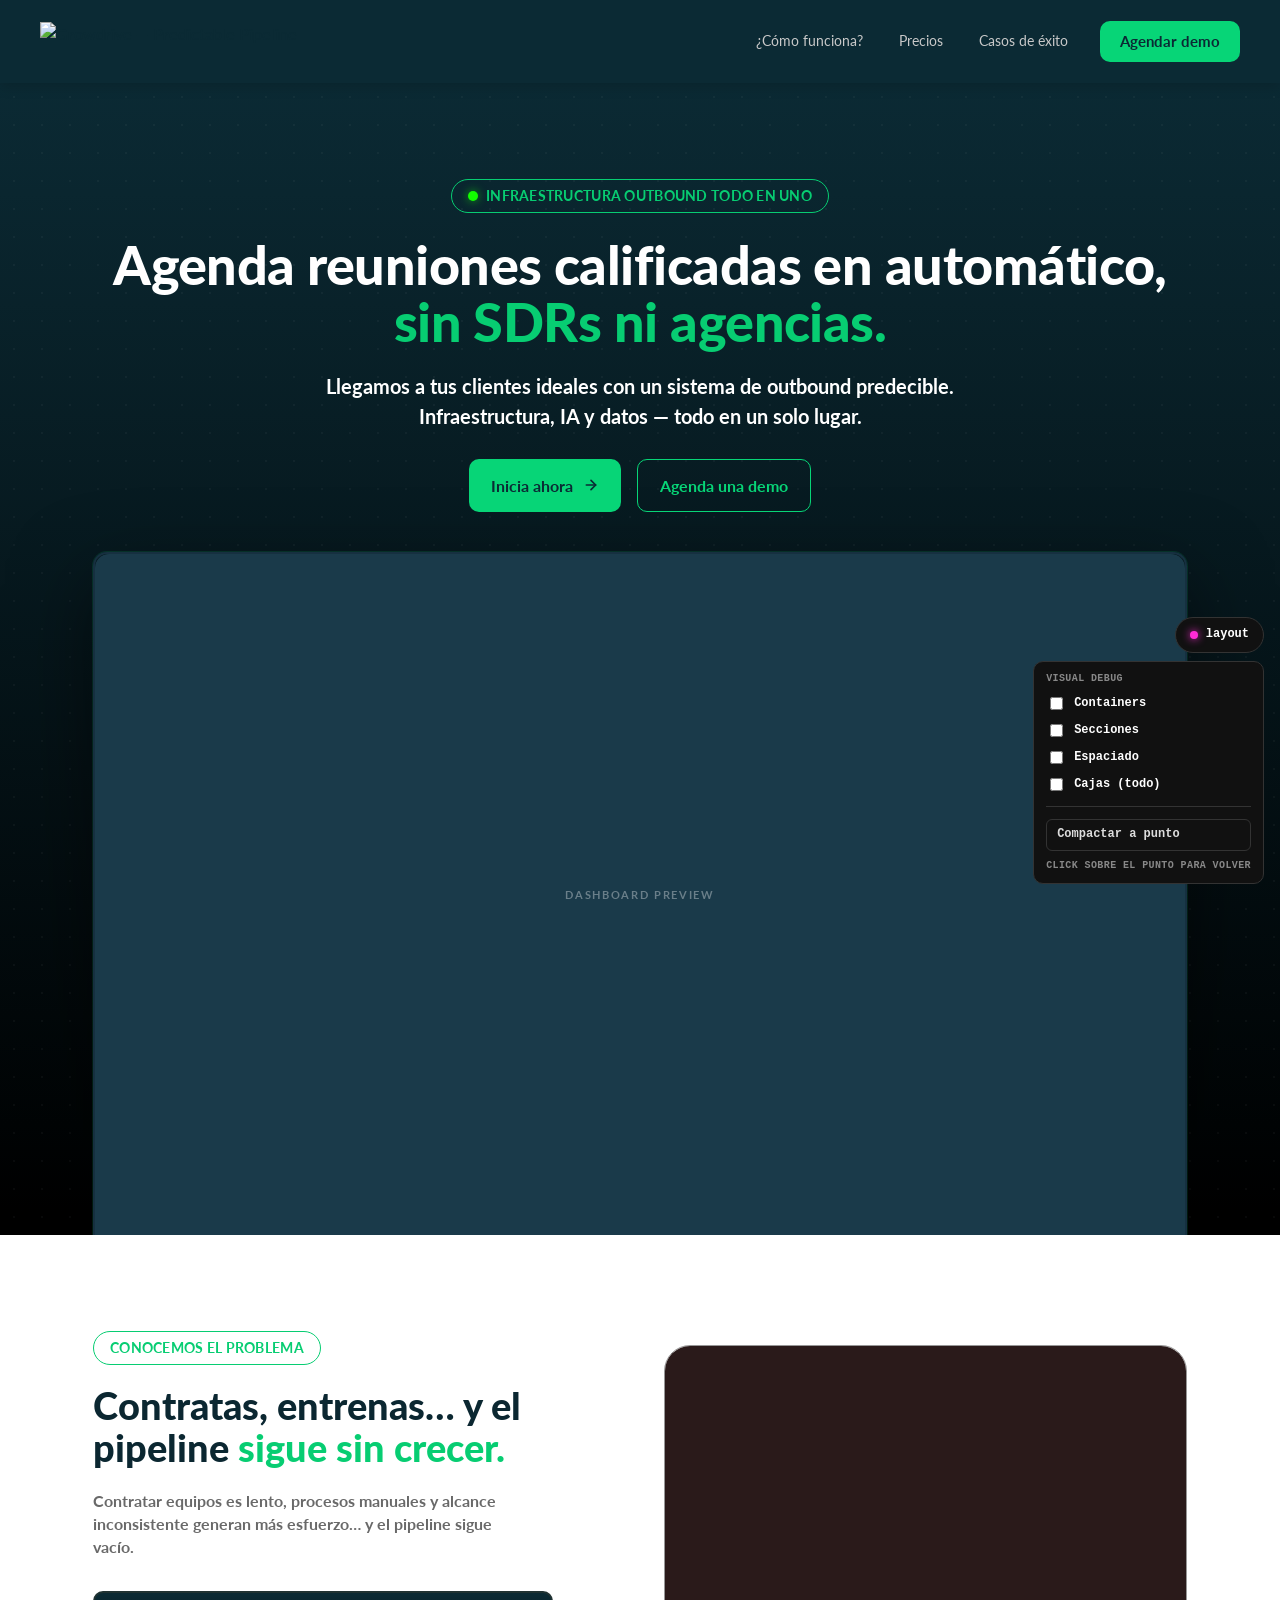
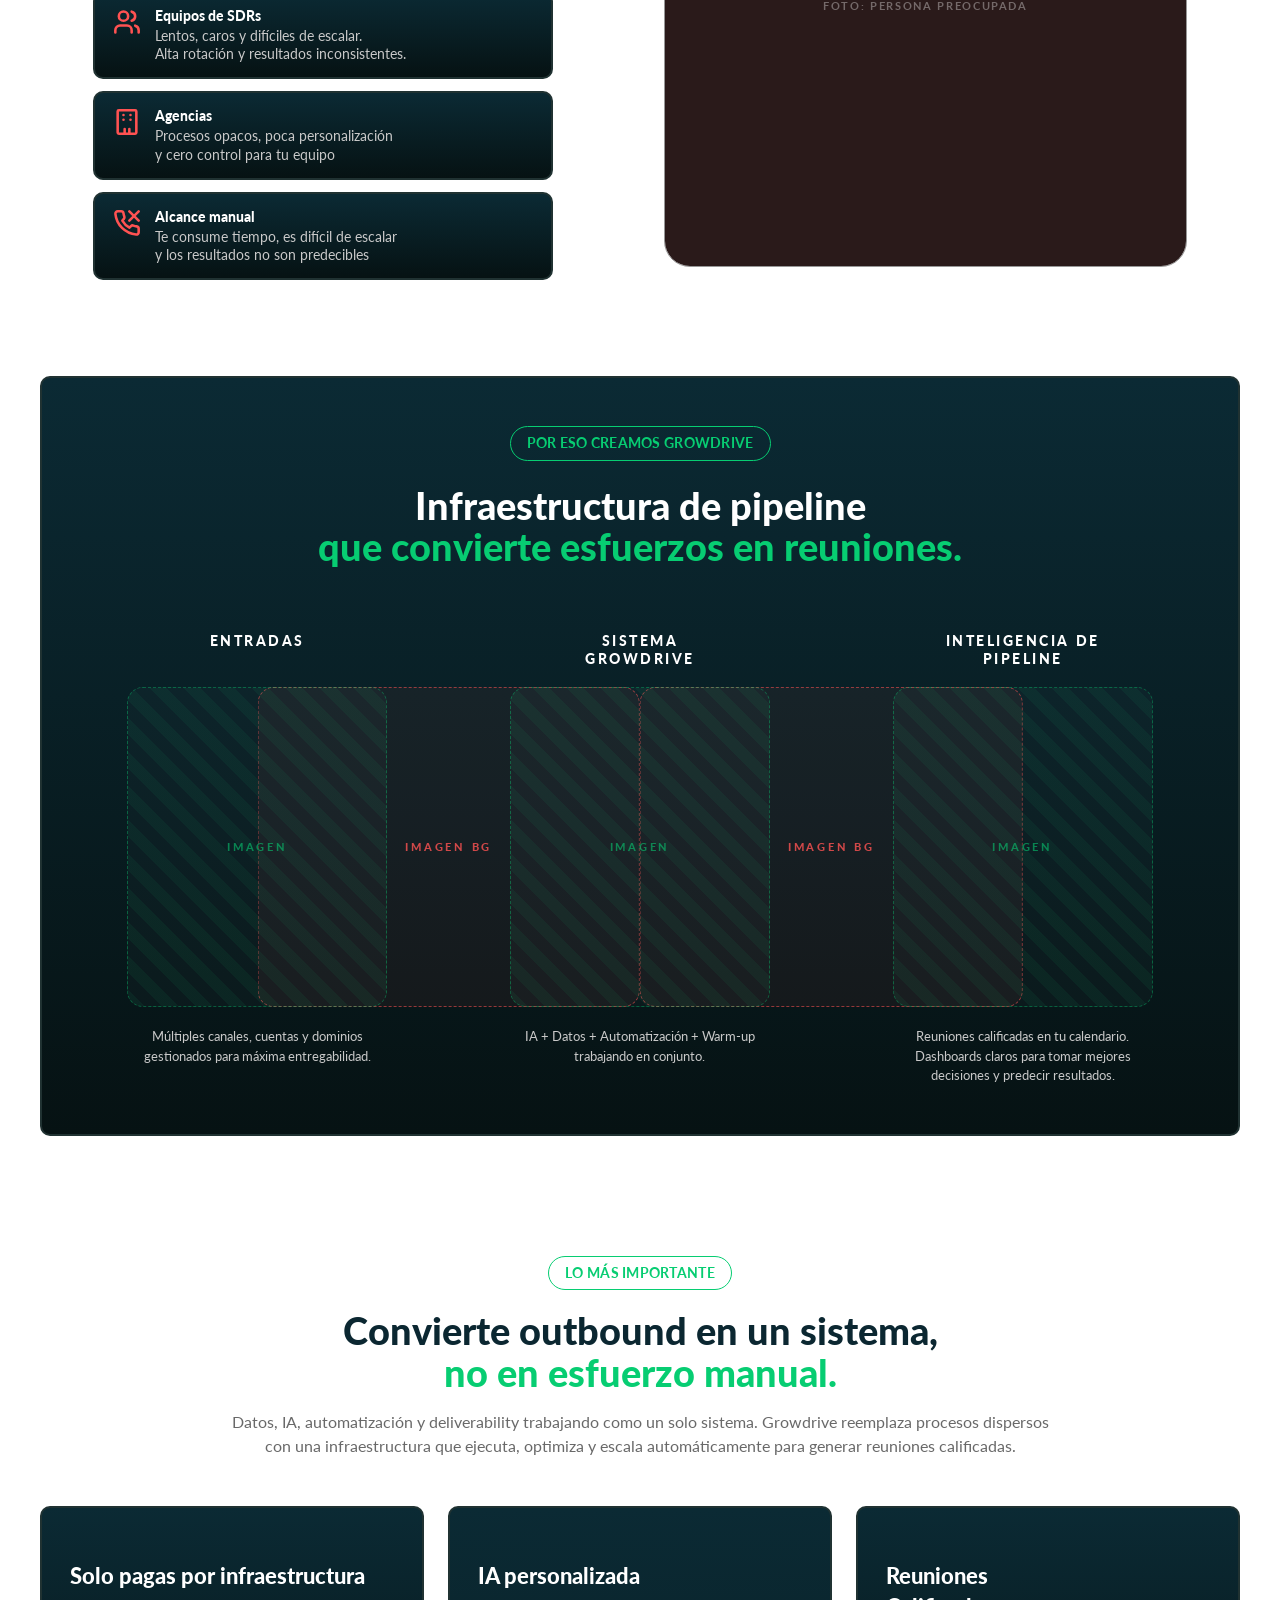
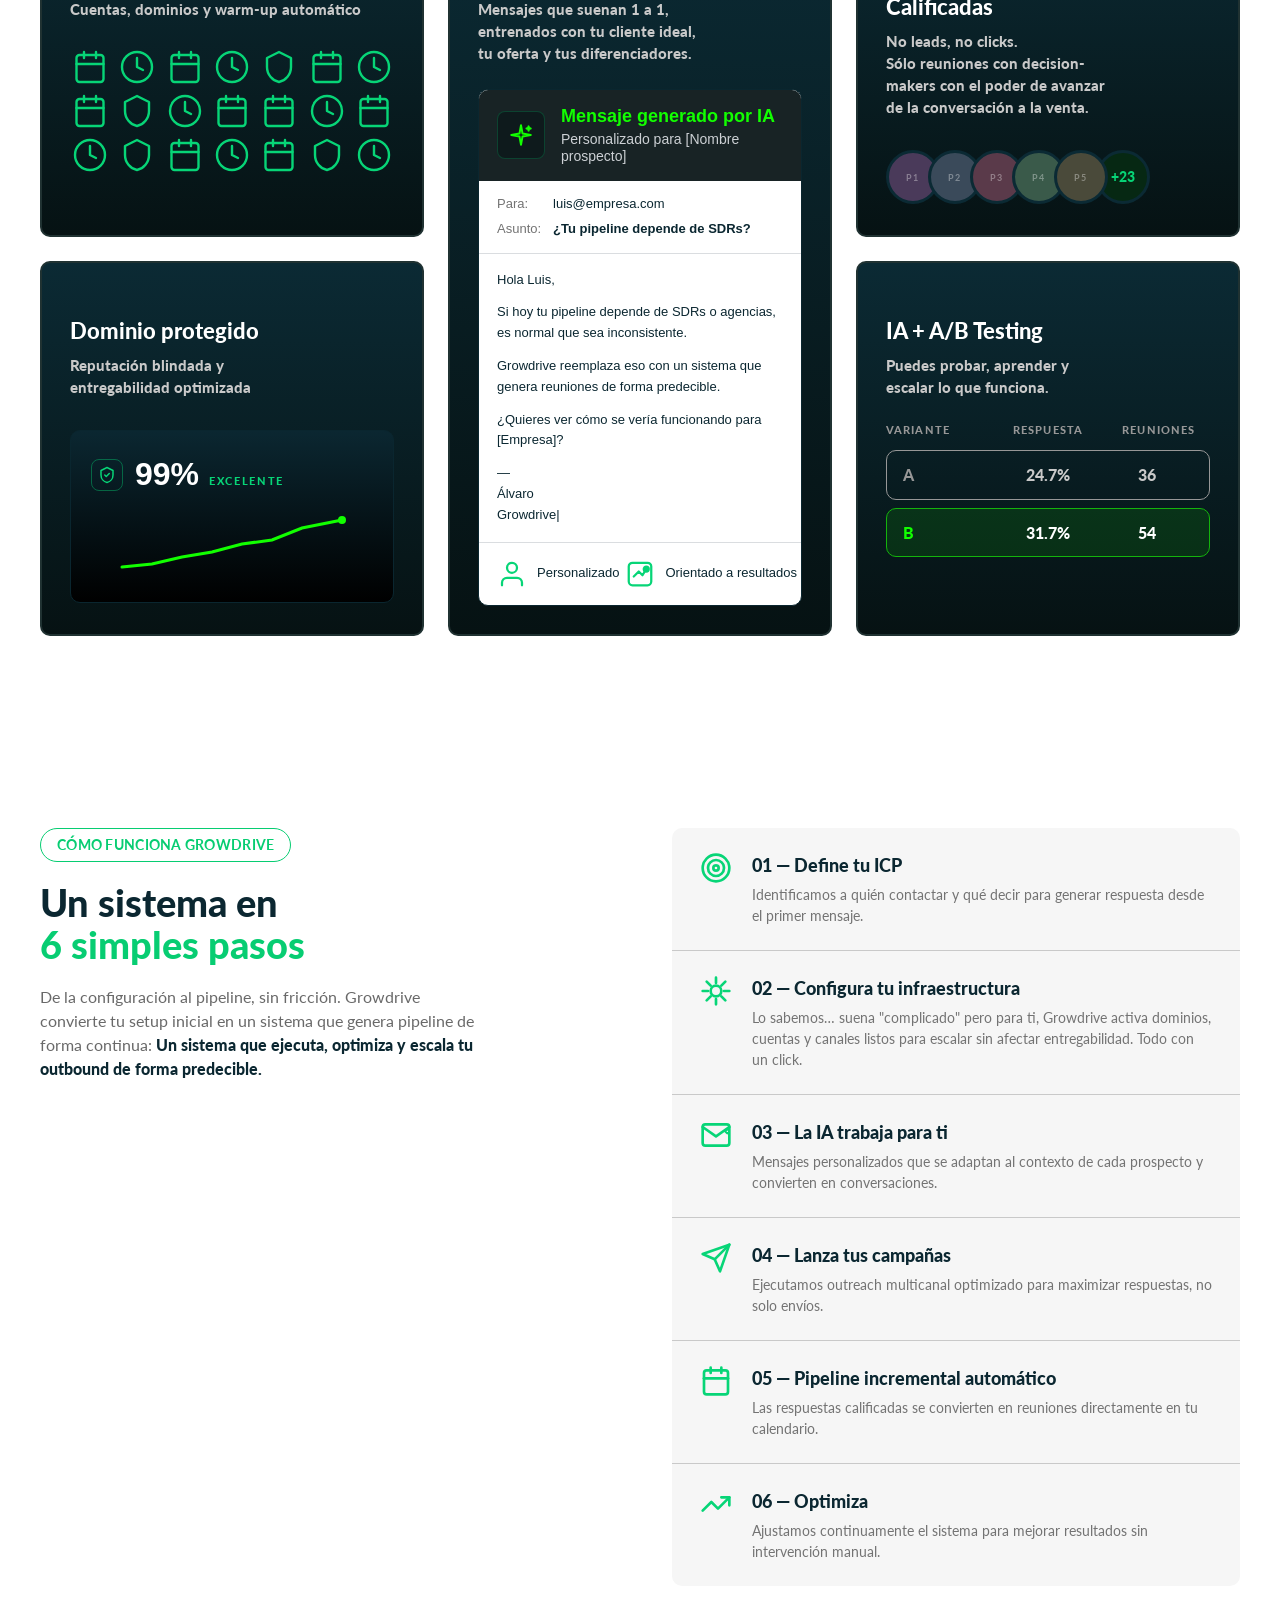
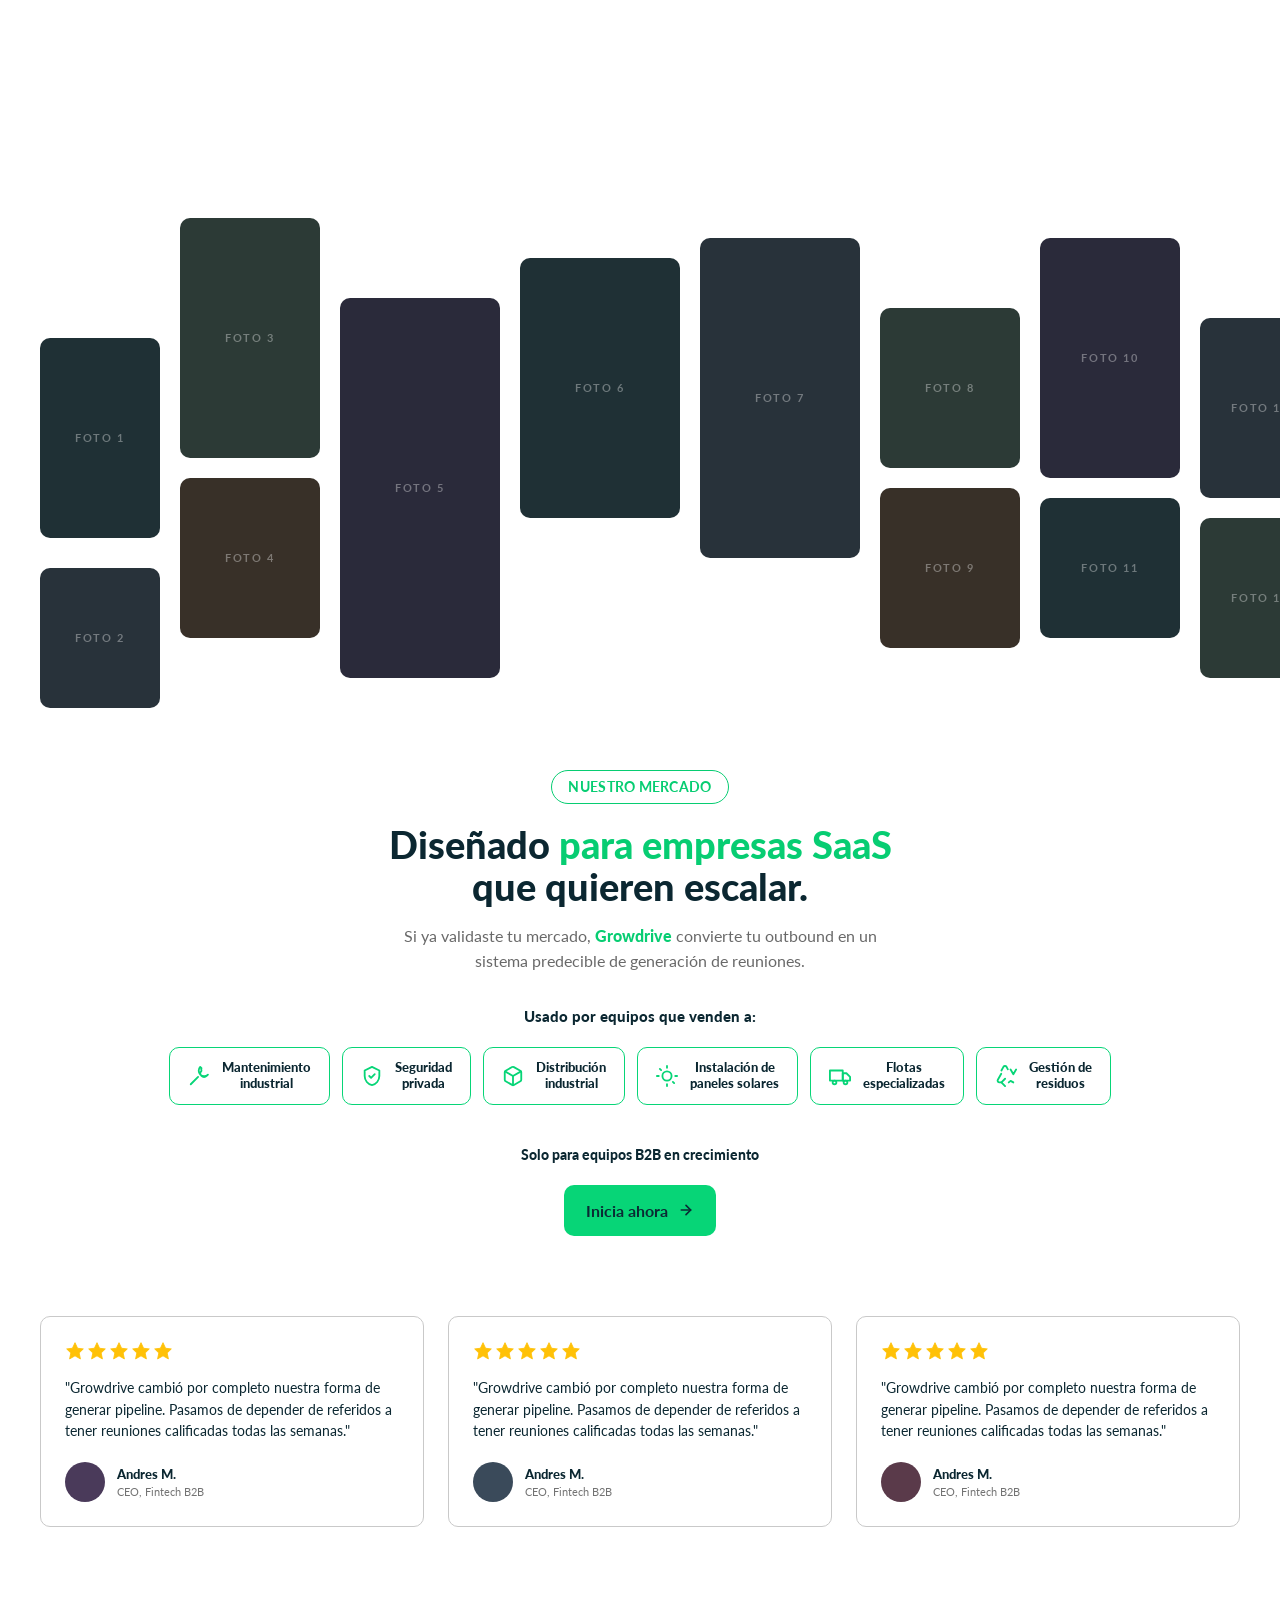
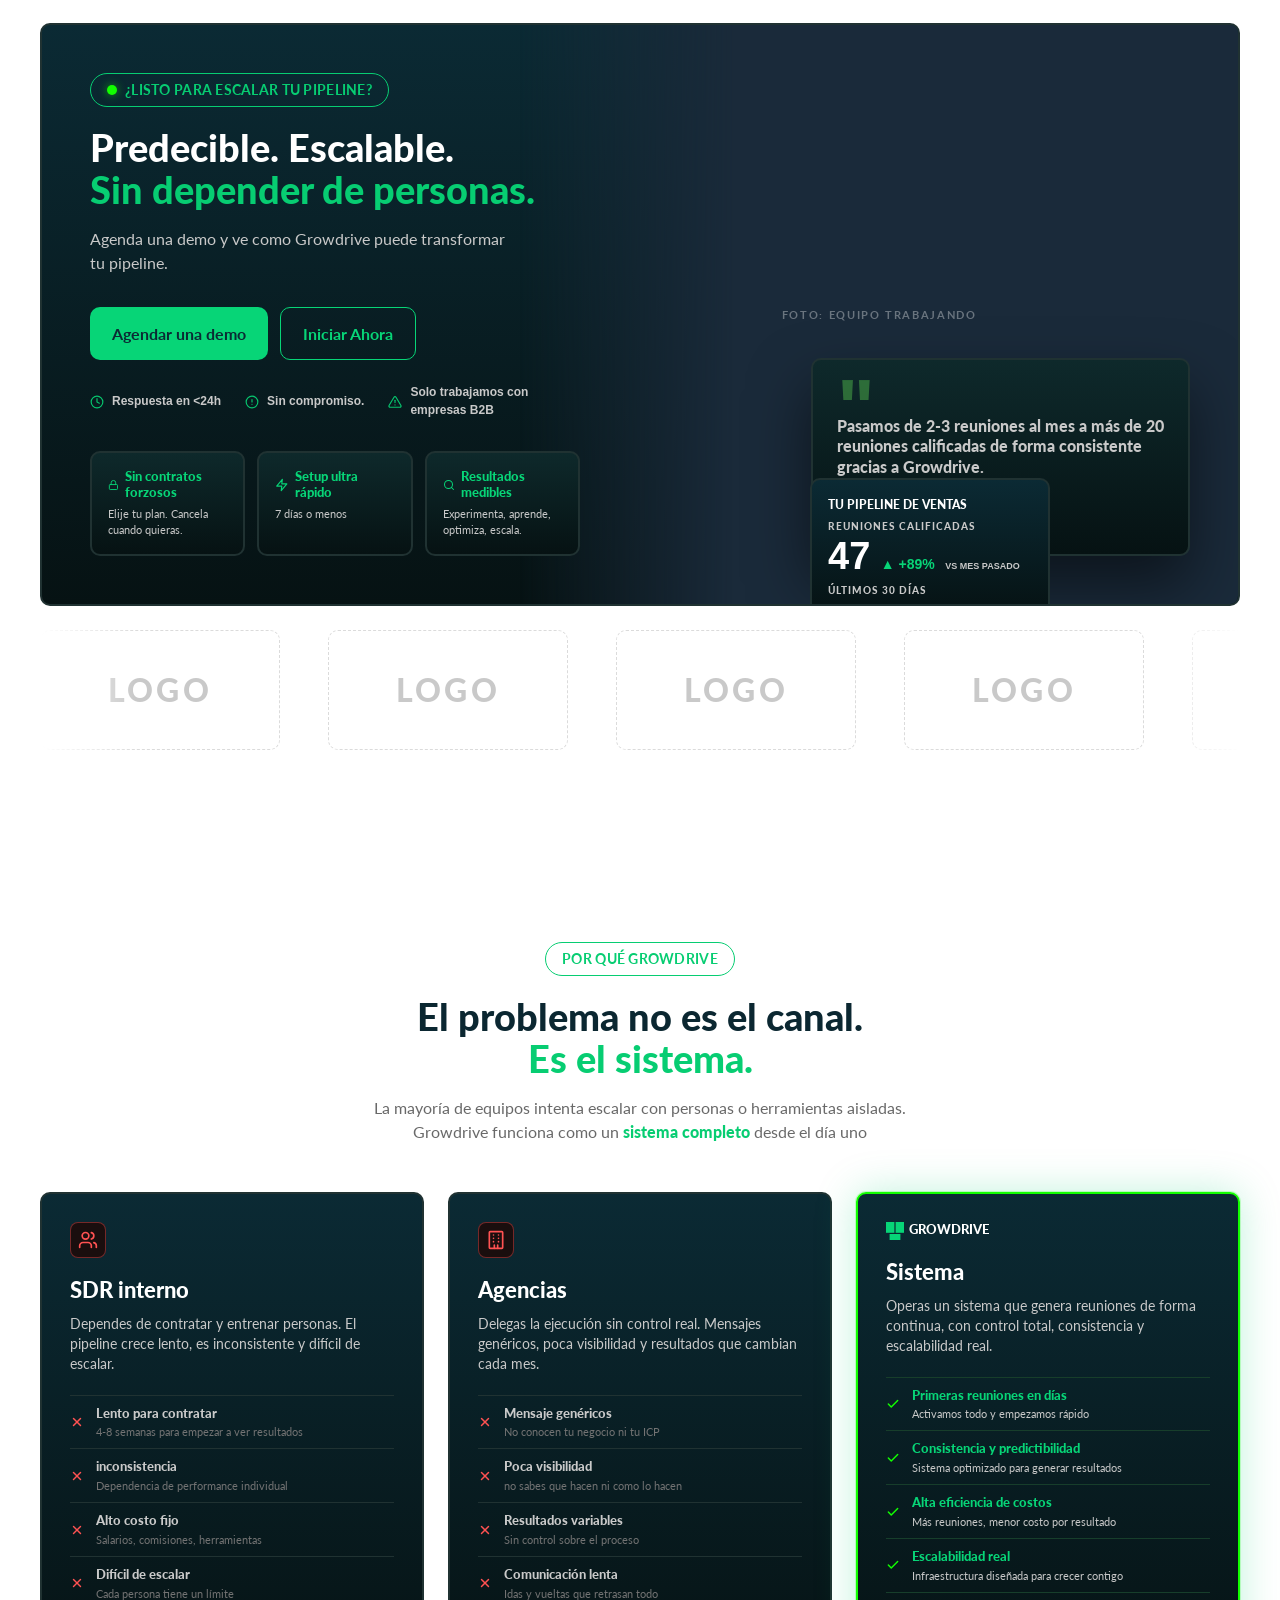
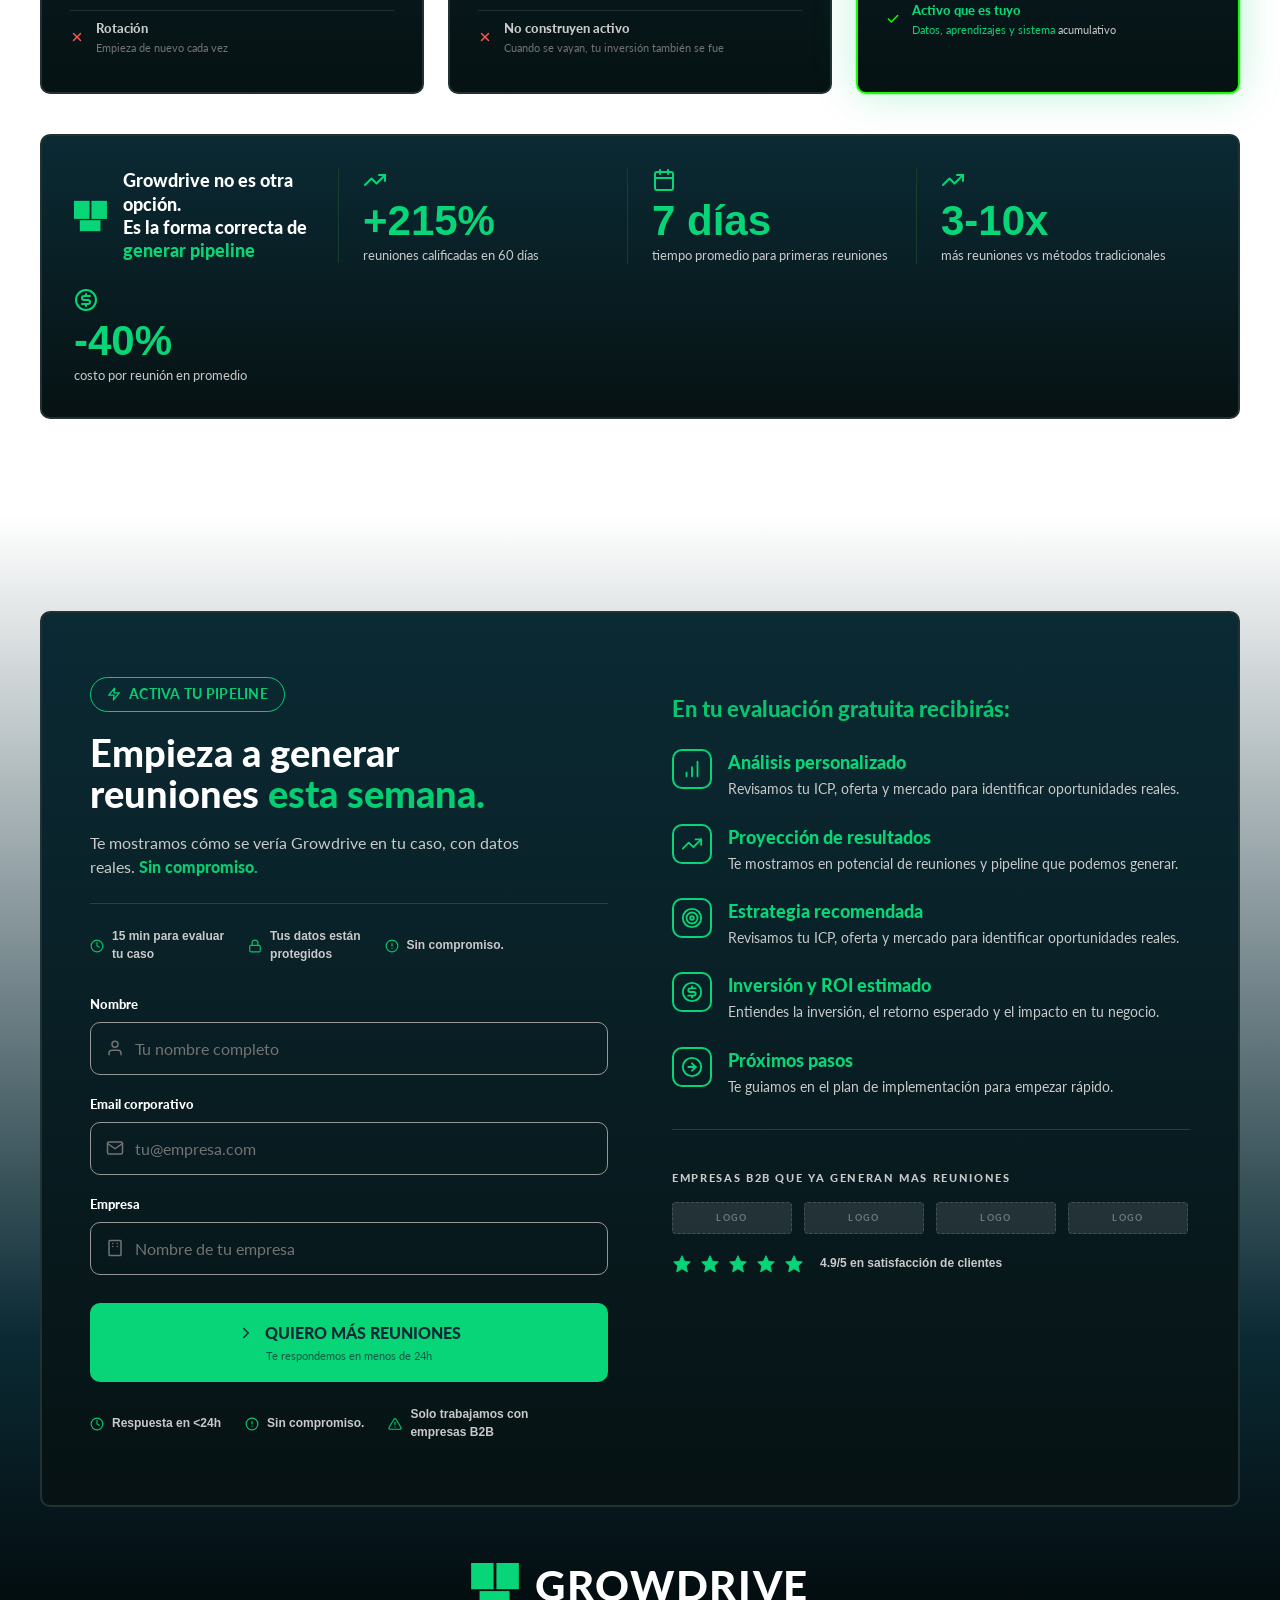
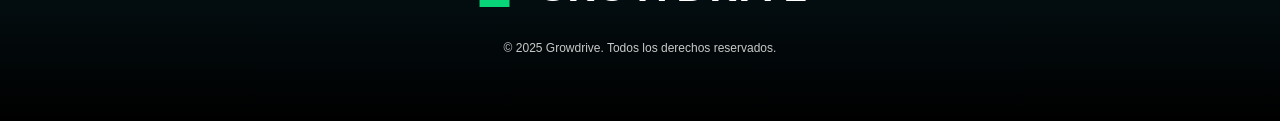
==== divided-page/index.html @ a2695388 "Mas o menos vamos en la mitad del trabajo" ====
<!DOCTYPE html>
<html lang="es">
<head>
  <meta charset="UTF-8">
  <meta name="viewport" content="width=device-width, initial-scale=1">
  <title>Growdrive — Agenda reuniones calificadas en automático</title>
  <link rel="preconnect" href="https://fonts.googleapis.com">
  <link rel="preconnect" href="https://fonts.gstatic.com" crossorigin>
  <link href="https://fonts.googleapis.com/css2?family=Lato:wght@400;700;900&display=swap" rel="stylesheet">
  <link rel="stylesheet" href="styles/main.css">
  <script defer src="scripts/dev-flag.js"></script>
</head>
<body>
<header class="site-header">
  <div class="container site-header__inner">
    <a href="#" class="site-header__brand" aria-label="Growdrive home">
      <img src="logo.png" alt="Growdrive — Predictable Pipeline" class="site-header__logo">
    </a>

    <div class="site-header__right">
      <nav class="site-header__nav" aria-label="Principal">
        <a href="#how" class="nav-link">¿Cómo funciona?</a>
        <a href="#pricing" class="nav-link">Precios</a>
        <a href="#cases" class="nav-link">Casos de éxito</a>
      </nav>
      <a href="#cta" class="btn btn--primary btn--sm">Agendar demo</a>
    </div>
  </div>
</header>

<section class="hero">
  <div class="container hero__inner">
    <div class="hero__pill-wrap">
      <span class="pill">
        <span class="pill__dot"></span>
        Infraestructura outbound todo en uno
      </span>
    </div>

    <h1 class="h-display hero__title">
      Agenda reuniones calificadas en automático,<br>
      <span class="accent">sin SDRs ni agencias.</span>
    </h1>

    <p class="hero__lead">
      Llegamos a tus clientes ideales con un sistema de outbound predecible.<br>
      Infraestructura, IA y datos — todo en un solo lugar.
    </p>

    <div class="hero__ctas">
      <a href="#cta" class="btn btn--primary">
        Inicia ahora
        <svg width="16" height="16" viewBox="0 0 24 24" fill="none" stroke="currentColor" stroke-width="2.5" stroke-linecap="round" stroke-linejoin="round" aria-hidden="true">
          <line x1="5" y1="12" x2="19" y2="12"/>
          <polyline points="12 5 19 12 12 19"/>
        </svg>
      </a>
      <a href="#how" class="btn btn--ghost">Agenda una demo</a>
    </div>

    <div class="hero__mock">
      <div class="placeholder placeholder--hero" data-label="Dashboard preview"></div>
    </div>
  </div>
</section>

<section class="problem">
  <div class="container container-narrow problem__inner">
    <div class="problem__copy">
      <span class="pill">Conocemos el problema</span>

      <h2 class="h-display-2" style="margin-top:20px;color:#0B2731">
        Contratas, entrenas… y el pipeline <span style="color:#07CD72">sigue sin crecer.</span>
      </h2>

      <p class="problem__lead">
        Contratar equipos es lento, procesos manuales y alcance inconsistente
        generan más esfuerzo… y el pipeline sigue vacío.
      </p>

      <div class="problem__cards">
        <article class="card problem__card">
          <span class="problem__card-ic" aria-hidden="true">
            <svg width="16" height="16" viewBox="0 0 24 24" fill="none" stroke="currentColor" stroke-width="2.2" stroke-linecap="round" stroke-linejoin="round">
              <path d="M16 21v-2a4 4 0 0 0-4-4H6a4 4 0 0 0-4 4v2"/>
              <circle cx="9" cy="7" r="4"/>
              <path d="M22 21v-2a4 4 0 0 0-3-3.87"/>
              <path d="M16 3.13a4 4 0 0 1 0 7.75"/>
            </svg>
          </span>
          <span class="problem__card-text">
            <span class="t">Equipos de SDRs</span>
            <span class="d">Lentos, caros y difíciles de escalar.<br>Alta rotación y resultados inconsistentes.</span>
          </span>
        </article>

        <article class="card problem__card">
          <span class="problem__card-ic" aria-hidden="true">
            <svg width="16" height="16" viewBox="0 0 24 24" fill="none" stroke="currentColor" stroke-width="2.2" stroke-linecap="round" stroke-linejoin="round">
              <rect x="4" y="2" width="16" height="20" rx="1"/>
              <line x1="9"  y1="6"  x2="9"  y2="6.01"/>
              <line x1="15" y1="6"  x2="15" y2="6.01"/>
              <line x1="9"  y1="10" x2="9"  y2="10.01"/>
              <line x1="15" y1="10" x2="15" y2="10.01"/>
              <line x1="10" y1="22" x2="10" y2="18"/>
              <line x1="14" y1="22" x2="14" y2="18"/>
            </svg>
          </span>
          <span class="problem__card-text">
            <span class="t">Agencias</span>
            <span class="d">Procesos opacos, poca personalización<br>y cero control para tu equipo</span>
          </span>
        </article>

        <article class="card problem__card">
          <span class="problem__card-ic" aria-hidden="true">
            <svg width="16" height="16" viewBox="0 0 24 24" fill="none" stroke="currentColor" stroke-width="2.2" stroke-linecap="round" stroke-linejoin="round">
              <path d="M22 16.92v3a2 2 0 0 1-2.18 2A19.79 19.79 0 0 1 2.06 4.18 2 2 0 0 1 4 2h3a2 2 0 0 1 2 1.72c.13.94.36 1.86.7 2.74a2 2 0 0 1-.45 2.11L8 9.91a16 16 0 0 0 6.09 6.09l1.34-1.34a2 2 0 0 1 2.11-.45c.88.34 1.8.57 2.74.7A2 2 0 0 1 22 16.92z"/>
              <line x1="22" y1="2" x2="14" y2="10"/>
              <line x1="14" y1="2" x2="22" y2="10"/>
            </svg>
          </span>
          <span class="problem__card-text">
            <span class="t">Alcance manual</span>
            <span class="d">Te consume tiempo, es difícil de escalar<br>y los resultados no son predecibles</span>
          </span>
        </article>
      </div>
    </div>

    <div class="problem__visual">
      <div class="problem__photo">
        <div class="placeholder placeholder--problem" data-label="Foto: persona preocupada"></div>
      </div>
    </div>
  </div>
</section>

<section class="pipeline">
  <div class="container">
    <div class="card pipeline__box">
      <div class="pipeline__pill-wrap">
        <span class="pill">Por eso creamos Growdrive</span>
      </div>

      <h2 class="h-display-2 pipeline__heading">
        Infraestructura de pipeline<br>
        <span style="color:#07CD72">que convierte esfuerzos en reuniones.</span>
      </h2>

      <div class="pipeline__cards">
        <article class="pipeline__card">
          <h3 class="pipeline__card-title">ENTRADAS</h3>
          <div class="pipeline__card-media" aria-hidden="true">IMAGEN</div>
          <p class="pipeline__card-desc">
            Múltiples canales, cuentas y dominios gestionados para máxima entregabilidad.
          </p>
        </article>

        <article class="pipeline__card">
          <h3 class="pipeline__card-title">SISTEMA<br>GROWDRIVE</h3>
          <div class="pipeline__card-media" aria-hidden="true">IMAGEN</div>
          <p class="pipeline__card-desc">
            IA + Datos + Automatización + Warm-up trabajando en conjunto.
          </p>
        </article>

        <article class="pipeline__card">
          <h3 class="pipeline__card-title">INTELIGENCIA DE<br>PIPELINE</h3>
          <div class="pipeline__card-media" aria-hidden="true">IMAGEN</div>
          <p class="pipeline__card-desc">
            Reuniones calificadas en tu calendario. Dashboards claros para tomar mejores decisiones y predecir resultados.
          </p>
        </article>

        <span class="pipeline__connector pipeline__connector--a" aria-hidden="true">IMAGEN BG</span>
        <span class="pipeline__connector pipeline__connector--b" aria-hidden="true">IMAGEN BG</span>
      </div>
    </div>
  </div>
</section>

<section class="features">
  <div class="container">
    <div class="features__head">
      <span class="pill">Lo más importante</span>
      <h2 class="h-display-2" style="color:#0B2731">
        Convierte outbound en un sistema,<br>
        <span style="color:#07CD72">no en esfuerzo manual.</span>
      </h2>
      <p>
        Datos, IA, automatización y deliverability trabajando como un solo sistema. Growdrive reemplaza
        procesos dispersos con una infraestructura que ejecuta, optimiza y escala automáticamente para
        generar reuniones calificadas.
      </p>
    </div>

    <div class="features__grid">
      <!-- card 1 — Solo pagas por infraestructura -->
      <article class="card feature-card">
        <h3 class="feature-card__title">Solo pagas por infraestructura</h3>
        <p class="feature-card__sub">Cuentas, dominios y warm-up automático</p>
        <div class="feature-card__icon-grid">
          <!-- 21 íconos alternando calendar / clock / shield -->
          <svg width="36" height="36" viewBox="0 0 24 24" fill="none" stroke="currentColor" stroke-width="1.6" stroke-linecap="round" stroke-linejoin="round"><rect x="3" y="4" width="18" height="18" rx="2"/><line x1="16" y1="2" x2="16" y2="6"/><line x1="8" y1="2" x2="8" y2="6"/><line x1="3" y1="10" x2="21" y2="10"/></svg>
          <svg width="36" height="36" viewBox="0 0 24 24" fill="none" stroke="currentColor" stroke-width="1.6" stroke-linecap="round" stroke-linejoin="round"><circle cx="12" cy="12" r="10"/><polyline points="12 6 12 12 16 14"/></svg>
          <svg width="36" height="36" viewBox="0 0 24 24" fill="none" stroke="currentColor" stroke-width="1.6" stroke-linecap="round" stroke-linejoin="round"><rect x="3" y="4" width="18" height="18" rx="2"/><line x1="16" y1="2" x2="16" y2="6"/><line x1="8" y1="2" x2="8" y2="6"/><line x1="3" y1="10" x2="21" y2="10"/></svg>
          <svg width="36" height="36" viewBox="0 0 24 24" fill="none" stroke="currentColor" stroke-width="1.6" stroke-linecap="round" stroke-linejoin="round"><circle cx="12" cy="12" r="10"/><polyline points="12 6 12 12 16 14"/></svg>
          <svg width="36" height="36" viewBox="0 0 24 24" fill="none" stroke="currentColor" stroke-width="1.6" stroke-linecap="round" stroke-linejoin="round"><path d="M12 2 4 6v6c0 5 3.5 9 8 10 4.5-1 8-5 8-10V6l-8-4z"/></svg>
          <svg width="36" height="36" viewBox="0 0 24 24" fill="none" stroke="currentColor" stroke-width="1.6" stroke-linecap="round" stroke-linejoin="round"><rect x="3" y="4" width="18" height="18" rx="2"/><line x1="16" y1="2" x2="16" y2="6"/><line x1="8" y1="2" x2="8" y2="6"/><line x1="3" y1="10" x2="21" y2="10"/></svg>
          <svg width="36" height="36" viewBox="0 0 24 24" fill="none" stroke="currentColor" stroke-width="1.6" stroke-linecap="round" stroke-linejoin="round"><circle cx="12" cy="12" r="10"/><polyline points="12 6 12 12 16 14"/></svg>
          <svg width="36" height="36" viewBox="0 0 24 24" fill="none" stroke="currentColor" stroke-width="1.6" stroke-linecap="round" stroke-linejoin="round"><rect x="3" y="4" width="18" height="18" rx="2"/><line x1="16" y1="2" x2="16" y2="6"/><line x1="8" y1="2" x2="8" y2="6"/><line x1="3" y1="10" x2="21" y2="10"/></svg>
          <svg width="36" height="36" viewBox="0 0 24 24" fill="none" stroke="currentColor" stroke-width="1.6" stroke-linecap="round" stroke-linejoin="round"><path d="M12 2 4 6v6c0 5 3.5 9 8 10 4.5-1 8-5 8-10V6l-8-4z"/></svg>
          <svg width="36" height="36" viewBox="0 0 24 24" fill="none" stroke="currentColor" stroke-width="1.6" stroke-linecap="round" stroke-linejoin="round"><circle cx="12" cy="12" r="10"/><polyline points="12 6 12 12 16 14"/></svg>
          <svg width="36" height="36" viewBox="0 0 24 24" fill="none" stroke="currentColor" stroke-width="1.6" stroke-linecap="round" stroke-linejoin="round"><rect x="3" y="4" width="18" height="18" rx="2"/><line x1="16" y1="2" x2="16" y2="6"/><line x1="8" y1="2" x2="8" y2="6"/><line x1="3" y1="10" x2="21" y2="10"/></svg>
          <svg width="36" height="36" viewBox="0 0 24 24" fill="none" stroke="currentColor" stroke-width="1.6" stroke-linecap="round" stroke-linejoin="round"><rect x="3" y="4" width="18" height="18" rx="2"/><line x1="16" y1="2" x2="16" y2="6"/><line x1="8" y1="2" x2="8" y2="6"/><line x1="3" y1="10" x2="21" y2="10"/></svg>
          <svg width="36" height="36" viewBox="0 0 24 24" fill="none" stroke="currentColor" stroke-width="1.6" stroke-linecap="round" stroke-linejoin="round"><circle cx="12" cy="12" r="10"/><polyline points="12 6 12 12 16 14"/></svg>
          <svg width="36" height="36" viewBox="0 0 24 24" fill="none" stroke="currentColor" stroke-width="1.6" stroke-linecap="round" stroke-linejoin="round"><rect x="3" y="4" width="18" height="18" rx="2"/><line x1="16" y1="2" x2="16" y2="6"/><line x1="8" y1="2" x2="8" y2="6"/><line x1="3" y1="10" x2="21" y2="10"/></svg>
          <svg width="36" height="36" viewBox="0 0 24 24" fill="none" stroke="currentColor" stroke-width="1.6" stroke-linecap="round" stroke-linejoin="round"><circle cx="12" cy="12" r="10"/><polyline points="12 6 12 12 16 14"/></svg>
          <svg width="36" height="36" viewBox="0 0 24 24" fill="none" stroke="currentColor" stroke-width="1.6" stroke-linecap="round" stroke-linejoin="round"><path d="M12 2 4 6v6c0 5 3.5 9 8 10 4.5-1 8-5 8-10V6l-8-4z"/></svg>
          <svg width="36" height="36" viewBox="0 0 24 24" fill="none" stroke="currentColor" stroke-width="1.6" stroke-linecap="round" stroke-linejoin="round"><rect x="3" y="4" width="18" height="18" rx="2"/><line x1="16" y1="2" x2="16" y2="6"/><line x1="8" y1="2" x2="8" y2="6"/><line x1="3" y1="10" x2="21" y2="10"/></svg>
          <svg width="36" height="36" viewBox="0 0 24 24" fill="none" stroke="currentColor" stroke-width="1.6" stroke-linecap="round" stroke-linejoin="round"><circle cx="12" cy="12" r="10"/><polyline points="12 6 12 12 16 14"/></svg>
          <svg width="36" height="36" viewBox="0 0 24 24" fill="none" stroke="currentColor" stroke-width="1.6" stroke-linecap="round" stroke-linejoin="round"><rect x="3" y="4" width="18" height="18" rx="2"/><line x1="16" y1="2" x2="16" y2="6"/><line x1="8" y1="2" x2="8" y2="6"/><line x1="3" y1="10" x2="21" y2="10"/></svg>
          <svg width="36" height="36" viewBox="0 0 24 24" fill="none" stroke="currentColor" stroke-width="1.6" stroke-linecap="round" stroke-linejoin="round"><path d="M12 2 4 6v6c0 5 3.5 9 8 10 4.5-1 8-5 8-10V6l-8-4z"/></svg>
          <svg width="36" height="36" viewBox="0 0 24 24" fill="none" stroke="currentColor" stroke-width="1.6" stroke-linecap="round" stroke-linejoin="round"><circle cx="12" cy="12" r="10"/><polyline points="12 6 12 12 16 14"/></svg>
        </div>
      </article>

      <!-- card 2 — IA personalizada (TALL, span 2 rows) -->
      <article class="card feature-card feature-card--tall">
        <h3 class="feature-card__title">IA personalizada</h3>
        <p class="feature-card__sub">Mensajes que suenan 1 a 1,<br>entrenados con tu cliente ideal,<br>tu oferta y tus diferenciadores.</p>

        <div class="email-mock">
          <div class="email-mock__bar">
            <span class="email-mock__bar-chip">
              <svg width="26" height="26" viewBox="0 0 24 24" fill="none" stroke="currentColor" stroke-width="1.8" stroke-linecap="round" stroke-linejoin="round" aria-hidden="true">
                <path d="M12 3 L13.4 10.6 L21 12 L13.4 13.4 L12 21 L10.6 13.4 L3 12 L10.6 10.6 Z"/>
                <path d="M19 4 L19.4 5.6 L21 6 L19.4 6.4 L19 8 L18.6 6.4 L17 6 L18.6 5.6 Z"/>
              </svg>
            </span>
            <div class="email-mock__bar-text">
              <div class="t1">Mensaje generado por IA</div>
              <div class="t2">Personalizado para [Nombre prospecto]</div>
            </div>
          </div>
          <div class="email-mock__meta">
            <span class="email-mock__meta-label">Para:</span>
            <span class="email-mock__meta-value">luis@empresa.com</span>
            <span class="email-mock__meta-label">Asunto:</span>
            <span class="email-mock__meta-value email-mock__meta-value--bold">¿Tu pipeline depende de SDRs?</span>
          </div>
          <div class="email-mock__sep"></div>
          <div class="email-mock__body">
            <p>Hola Luis,</p>
            <p>Si hoy tu pipeline depende de SDRs o agencias, es normal que sea inconsistente.</p>
            <p>Growdrive reemplaza eso con un sistema que genera reuniones de forma predecible.</p>
            <p>¿Quieres ver cómo se vería funcionando para [Empresa]?</p>
            <p>—<br>Álvaro<br>Growdrive|</p>
          </div>
          <div class="email-mock__sep"></div>
          <div class="email-mock__tags">
            <span class="email-mock__tag">
              <svg width="30" height="30" viewBox="0 0 24 24" fill="none" stroke="currentColor" stroke-width="1.8" stroke-linecap="round" stroke-linejoin="round" aria-hidden="true"><path d="M20 21v-2a4 4 0 0 0-4-4H8a4 4 0 0 0-4 4v2"/><circle cx="12" cy="7" r="4"/></svg>
              Personalizado
            </span>
            <span class="email-mock__tag">
              <svg width="30" height="30" viewBox="0 0 24 24" fill="none" stroke="currentColor" stroke-width="1.8" stroke-linecap="round" stroke-linejoin="round" aria-hidden="true"><rect x="3" y="3" width="18" height="18" rx="3"/><polyline points="7 14 11 10 14 13 17 8"/><circle cx="17" cy="8" r="2" fill="currentColor"/></svg>
              Orientado a resultados
            </span>
          </div>
        </div>
      </article>

      <!-- card 3 — Reuniones Calificadas -->
      <article class="card feature-card">
        <h3 class="feature-card__title">Reuniones<br>Calificadas</h3>
        <p class="feature-card__sub">No leads, no clicks.<br>Sólo reuniones con decision-<br>makers con el poder de avanzar<br>de la conversación a la venta.</p>
        <div style="margin-top:32px;display:flex;align-items:center">
          <span class="placeholder placeholder--avatar" data-label="P1" style="width:54px;height:54px;border:3px solid #0B2A34"></span>
          <span class="placeholder placeholder--avatar" data-label="P2" style="width:54px;height:54px;border:3px solid #0B2A34;margin-left:-12px;background:#3a4a5a"></span>
          <span class="placeholder placeholder--avatar" data-label="P3" style="width:54px;height:54px;border:3px solid #0B2A34;margin-left:-12px;background:#5a3a4a"></span>
          <span class="placeholder placeholder--avatar" data-label="P4" style="width:54px;height:54px;border:3px solid #0B2A34;margin-left:-12px;background:#3a5a4a"></span>
          <span class="placeholder placeholder--avatar" data-label="P5" style="width:54px;height:54px;border:3px solid #0B2A34;margin-left:-12px;background:#4a4a3a"></span>
          <span style="width:54px;height:54px;border-radius:50%;background:#062813;border:3px solid #0B2A34;margin-left:-12px;display:grid;place-items:center;color:#07D577;font-size:14px;font-weight:900">+23</span>
        </div>
      </article>

      <!-- card 4 — Dominio protegido -->
      <article class="card feature-card">
        <h3 class="feature-card__title">Dominio protegido</h3>
        <p class="feature-card__sub">Reputación blindada y<br>entregabilidad optimizada</p>
        <div class="feature-card__inset" style="margin-top:32px;padding:20px">
          <div style="display:flex;align-items:center;gap:12px">
            <span style="flex:none;width:32px;height:32px;border-radius:8px;display:grid;place-items:center;color:#07D577;border:1px solid rgba(7,213,119,.4)">
              <svg width="18" height="18" viewBox="0 0 24 24" fill="none" stroke="currentColor" stroke-width="2" stroke-linecap="round" stroke-linejoin="round"><path d="M12 2 4 6v6c0 5 3.5 9 8 10 4.5-1 8-5 8-10V6l-8-4z"/><polyline points="9 12 11 14 15 10"/></svg>
            </span>
            <div>
              <span style="color:#fff;font-family:Arial,sans-serif;font-weight:900;font-size:32px">99%</span>
              <span style="color:#07D577;font-size:11px;font-weight:900;letter-spacing:.15em;margin-left:6px">EXCELENTE</span>
            </div>
          </div>
          <svg viewBox="0 0 220 70" style="width:100%;height:70px;margin-top:14px" aria-hidden="true">
            <polyline points="0,55 30,52 60,45 90,40 120,32 150,28 180,16 220,8" fill="none" stroke="#12FF00" stroke-width="3" stroke-linecap="round"/>
            <circle cx="220" cy="8" r="4" fill="#12FF00"/>
          </svg>
        </div>
      </article>

      <!-- card 5 — IA + A/B Testing -->
      <article class="card feature-card">
        <h3 class="feature-card__title">IA + A/B Testing</h3>
        <p class="feature-card__sub">Puedes probar, aprender y<br>escalar lo que funciona.</p>
        <div style="margin-top:24px">
          <div style="display:grid;grid-template-columns:1fr 1fr 1fr;gap:8px;padding-bottom:12px;font-size:11px;letter-spacing:.1em;font-weight:900;color:var(--gray-2)">
            <span>VARIANTE</span>
            <span style="text-align:center">RESPUESTA</span>
            <span style="text-align:center">REUNIONES</span>
          </div>
          <div class="ab__row ab__row--a" style="display:grid;grid-template-columns:1fr 1fr 1fr;gap:8px;align-items:center">
            <span style="color:var(--gray-2);font-weight:900">A</span>
            <span style="color:var(--gray-1);font-weight:900;text-align:center">24.7%</span>
            <span style="color:var(--gray-1);font-weight:900;text-align:center">36</span>
          </div>
          <div class="ab__row ab__row--b" style="margin-top:8px;display:grid;grid-template-columns:1fr 1fr 1fr;gap:8px;align-items:center">
            <span style="color:var(--green-bright);font-weight:900">B</span>
            <span style="color:#fff;font-weight:900;text-align:center">31.7%</span>
            <span style="color:#fff;font-weight:900;text-align:center">54</span>
          </div>
        </div>
      </article>
    </div>
  </div>
</section>

<section class="process" id="how">
  <div class="container">
    <div class="process__grid">
      <div class="process__copy">
        <span class="pill">Cómo funciona Growdrive</span>
        <h2 class="h-display-2">
          Un sistema en<br>
          <span style="color:#07CD72">6 simples pasos</span>
        </h2>
        <p class="process__lead">
          De la configuración al pipeline, sin fricción. Growdrive convierte tu setup inicial en un sistema
          que genera pipeline de forma continua: <strong style="color:#0B2731;font-weight:900">Un sistema que ejecuta, optimiza y escala
          tu outbound de forma predecible.</strong>
        </p>
      </div>

      <ol class="process__list" style="list-style:none;padding:0;margin:0">
        <li class="process__item">
          <span class="process__item-ic" aria-hidden="true">
            <svg width="32" height="32" viewBox="0 0 24 24" fill="none" stroke="#07D577" stroke-width="2" stroke-linecap="round" stroke-linejoin="round">
              <circle cx="12" cy="12" r="10"/><circle cx="12" cy="12" r="6"/><circle cx="12" cy="12" r="2"/>
            </svg>
          </span>
          <div>
            <div class="process__item-title">01 — Define tu ICP</div>
            <p class="process__item-desc">Identificamos a quién contactar y qué decir para generar respuesta desde el primer mensaje.</p>
          </div>
        </li>

        <li class="process__item">
          <span class="process__item-ic" aria-hidden="true">
            <svg width="32" height="32" viewBox="0 0 24 24" fill="none" stroke="#07D577" stroke-width="2" stroke-linecap="round" stroke-linejoin="round">
              <path d="M12 2v4M12 18v4M2 12h4M18 12h4"/>
              <circle cx="12" cy="12" r="4"/>
              <path d="M5 5l3 3M16 16l3 3M19 5l-3 3M8 16l-3 3"/>
            </svg>
          </span>
          <div>
            <div class="process__item-title">02 — Configura tu infraestructura</div>
            <p class="process__item-desc">Lo sabemos… suena "complicado" pero para ti, Growdrive activa dominios, cuentas y canales listos para escalar sin afectar entregabilidad. Todo con un click.</p>
          </div>
        </li>

        <li class="process__item">
          <span class="process__item-ic" aria-hidden="true">
            <svg width="32" height="32" viewBox="0 0 24 24" fill="none" stroke="#07D577" stroke-width="2" stroke-linecap="round" stroke-linejoin="round">
              <rect x="2" y="4" width="20" height="16" rx="2"/>
              <polyline points="22 6 12 13 2 6"/>
              <path d="M19 9l1.5-1.5M19 9l1.5 1.5"/>
            </svg>
          </span>
          <div>
            <div class="process__item-title">03 — La IA trabaja para ti</div>
            <p class="process__item-desc">Mensajes personalizados que se adaptan al contexto de cada prospecto y convierten en conversaciones.</p>
          </div>
        </li>

        <li class="process__item">
          <span class="process__item-ic" aria-hidden="true">
            <svg width="32" height="32" viewBox="0 0 24 24" fill="none" stroke="#07D577" stroke-width="2" stroke-linecap="round" stroke-linejoin="round">
              <line x1="22" y1="2" x2="11" y2="13"/>
              <polygon points="22 2 15 22 11 13 2 9 22 2"/>
            </svg>
          </span>
          <div>
            <div class="process__item-title">04 — Lanza tus campañas</div>
            <p class="process__item-desc">Ejecutamos outreach multicanal optimizado para maximizar respuestas, no solo envíos.</p>
          </div>
        </li>

        <li class="process__item">
          <span class="process__item-ic" aria-hidden="true">
            <svg width="32" height="32" viewBox="0 0 24 24" fill="none" stroke="#07D577" stroke-width="2" stroke-linecap="round" stroke-linejoin="round">
              <rect x="3" y="4" width="18" height="18" rx="2"/>
              <line x1="16" y1="2" x2="16" y2="6"/>
              <line x1="8"  y1="2" x2="8"  y2="6"/>
              <line x1="3"  y1="10" x2="21" y2="10"/>
            </svg>
          </span>
          <div>
            <div class="process__item-title">05 — Pipeline incremental automático</div>
            <p class="process__item-desc">Las respuestas calificadas se convierten en reuniones directamente en tu calendario.</p>
          </div>
        </li>

        <li class="process__item">
          <span class="process__item-ic" aria-hidden="true">
            <svg width="32" height="32" viewBox="0 0 24 24" fill="none" stroke="#07D577" stroke-width="2" stroke-linecap="round" stroke-linejoin="round">
              <polyline points="22 7 13.5 15.5 8.5 10.5 2 17"/>
              <polyline points="16 7 22 7 22 13"/>
            </svg>
          </span>
          <div>
            <div class="process__item-title">06 — Optimiza</div>
            <p class="process__item-desc">Ajustamos continuamente el sistema para mejorar resultados sin intervención manual.</p>
          </div>
        </li>
      </ol>
    </div>
  </div>
</section>

<section class="market">
  <div class="container">
    <!-- Photo collage staggered grid -->
    <div class="market-collage" style="position:relative;height:560px;margin-bottom:32px">
      <!-- col 1 (far left) -->
      <div class="placeholder placeholder--photo"   data-label="Foto 1"  style="position:absolute;left:0;top:160px;width:120px;height:200px"></div>
      <div class="placeholder placeholder--photo-a" data-label="Foto 2"  style="position:absolute;left:0;top:390px;width:120px;height:140px"></div>

      <!-- col 2 -->
      <div class="placeholder placeholder--photo-b" data-label="Foto 3"  style="position:absolute;left:140px;top:40px;width:140px;height:240px"></div>
      <div class="placeholder placeholder--photo-c" data-label="Foto 4"  style="position:absolute;left:140px;top:300px;width:140px;height:160px"></div>

      <!-- col 3 (tall center-left) -->
      <div class="placeholder placeholder--photo-d" data-label="Foto 5"  style="position:absolute;left:300px;top:120px;width:160px;height:380px"></div>

      <!-- col 4 (top) -->
      <div class="placeholder placeholder--photo"   data-label="Foto 6"  style="position:absolute;left:480px;top:80px;width:160px;height:260px"></div>

      <!-- col 5 (top center-right) -->
      <div class="placeholder placeholder--photo-a" data-label="Foto 7"  style="position:absolute;left:660px;top:60px;width:160px;height:320px"></div>

      <!-- col 6 -->
      <div class="placeholder placeholder--photo-b" data-label="Foto 8"  style="position:absolute;left:840px;top:130px;width:140px;height:160px"></div>
      <div class="placeholder placeholder--photo-c" data-label="Foto 9"  style="position:absolute;left:840px;top:310px;width:140px;height:160px"></div>

      <!-- col 7 -->
      <div class="placeholder placeholder--photo-d" data-label="Foto 10" style="position:absolute;left:1000px;top:60px;width:140px;height:240px"></div>
      <div class="placeholder placeholder--photo"   data-label="Foto 11" style="position:absolute;left:1000px;top:320px;width:140px;height:140px"></div>

      <!-- col 8 (rightmost) -->
      <div class="placeholder placeholder--photo-a" data-label="Foto 12" style="position:absolute;left:1160px;top:140px;width:120px;height:180px"></div>
      <div class="placeholder placeholder--photo-b" data-label="Foto 13" style="position:absolute;left:1160px;top:340px;width:120px;height:160px"></div>
    </div>

    <!-- Centered copy -->
    <div style="text-align:center">
      <span class="pill">Nuestro mercado</span>
      <h2 class="h-display-2" style="color:#0B2731;margin-top:20px">
        Diseñado <span style="color:#07CD72">para empresas SaaS</span><br>
        que quieren escalar.
      </h2>
      <p style="color:var(--gray-soft);margin-top:16px;max-width:600px;margin-inline:auto;line-height:1.55;font-weight:400">
        Si ya validaste tu mercado, <span style="color:#07CD72;font-weight:900">Growdrive</span> convierte tu outbound en un<br>
        sistema predecible de generación de reuniones.
      </p>

      <div style="color:#0B2731;font-size:15px;font-weight:900;margin-top:32px">Usado por equipos que venden a:</div>

      <div style="display:flex;justify-content:center;gap:12px;flex-wrap:wrap;margin-top:20px">
        <span class="industry" style="padding:12px 18px;align-items:center">
          <svg width="22" height="22" viewBox="0 0 24 24" fill="none" stroke="#07D577" stroke-width="2" stroke-linecap="round" stroke-linejoin="round" aria-hidden="true">
            <path d="M14.7 6.3a4 4 0 0 0 5.66 5.66l1.41-1.42a6 6 0 0 1-8.48-8.48l1.41 1.41a4 4 0 0 0 0 2.83zM3 21l8-8"/>
          </svg>
          <span class="industry__text">Mantenimiento<br>industrial</span>
        </span>
        <span class="industry" style="padding:12px 18px;align-items:center">
          <svg width="22" height="22" viewBox="0 0 24 24" fill="none" stroke="#07D577" stroke-width="2" stroke-linecap="round" stroke-linejoin="round" aria-hidden="true">
            <path d="M12 2 4 6v6c0 5 3.5 9 8 10 4.5-1 8-5 8-10V6l-8-4z"/>
            <polyline points="9 12 11 14 15 10"/>
          </svg>
          <span class="industry__text">Seguridad<br>privada</span>
        </span>
        <span class="industry" style="padding:12px 18px;align-items:center">
          <svg width="22" height="22" viewBox="0 0 24 24" fill="none" stroke="#07D577" stroke-width="2" stroke-linecap="round" stroke-linejoin="round" aria-hidden="true">
            <path d="M21 16V8a2 2 0 0 0-1-1.73l-7-4a2 2 0 0 0-2 0l-7 4A2 2 0 0 0 3 8v8a2 2 0 0 0 1 1.73l7 4a2 2 0 0 0 2 0l7-4A2 2 0 0 0 21 16z"/>
            <polyline points="3.27 6.96 12 12.01 20.73 6.96"/>
            <line x1="12" y1="22.08" x2="12" y2="12"/>
          </svg>
          <span class="industry__text">Distribución<br>industrial</span>
        </span>
        <span class="industry" style="padding:12px 18px;align-items:center">
          <svg width="22" height="22" viewBox="0 0 24 24" fill="none" stroke="#07D577" stroke-width="2" stroke-linecap="round" stroke-linejoin="round" aria-hidden="true">
            <circle cx="12" cy="12" r="5"/>
            <line x1="12" y1="1" x2="12" y2="3"/>
            <line x1="12" y1="21" x2="12" y2="23"/>
            <line x1="4.2" y1="4.2" x2="5.6" y2="5.6"/>
            <line x1="18.4" y1="18.4" x2="19.8" y2="19.8"/>
            <line x1="1" y1="12" x2="3" y2="12"/>
            <line x1="21" y1="12" x2="23" y2="12"/>
          </svg>
          <span class="industry__text">Instalación de<br>paneles solares</span>
        </span>
        <span class="industry" style="padding:12px 18px;align-items:center">
          <svg width="22" height="22" viewBox="0 0 24 24" fill="none" stroke="#07D577" stroke-width="2" stroke-linecap="round" stroke-linejoin="round" aria-hidden="true">
            <rect x="1" y="6" width="14" height="11"/>
            <polygon points="15 9 19 9 23 13 23 17 15 17 15 9"/>
            <circle cx="6" cy="19" r="2"/>
            <circle cx="18" cy="19" r="2"/>
          </svg>
          <span class="industry__text">Flotas<br>especializadas</span>
        </span>
        <span class="industry" style="padding:12px 18px;align-items:center">
          <svg width="22" height="22" viewBox="0 0 24 24" fill="none" stroke="#07D577" stroke-width="2" stroke-linecap="round" stroke-linejoin="round" aria-hidden="true">
            <path d="M7 19H4.8a2 2 0 0 1-1.7-3l3.7-6.4"/>
            <path d="M11 15l-4 4 4 4"/>
            <path d="M17 5l3 5 3-5"/>
            <path d="M14 4.7L12.6 2a2 2 0 0 0-3.4 0L7 6"/>
            <path d="M20 19l-3-1.7L15 19"/>
          </svg>
          <span class="industry__text">Gestión de<br>residuos</span>
        </span>
      </div>

      <div style="color:#0B2731;font-size:14px;font-weight:900;margin-top:40px">Solo para equipos B2B en crecimiento</div>

      <a href="#cta" class="btn btn--primary" style="margin-top:20px">
        Inicia ahora
        <svg width="16" height="16" viewBox="0 0 24 24" fill="none" stroke="currentColor" stroke-width="2.5" stroke-linecap="round" stroke-linejoin="round" aria-hidden="true">
          <line x1="5" y1="12" x2="19" y2="12"/>
          <polyline points="12 5 19 12 12 19"/>
        </svg>
      </a>
    </div>

    <!-- Testimonials -->
    <div class="market__testimonials">
      <article class="testimonial">
        <div style="display:flex;gap:2px;margin-bottom:16px">
          <svg width="20" height="20" viewBox="0 0 24 24" fill="#FFC107" stroke="#FFC107" stroke-width="1" stroke-linejoin="round" aria-hidden="true"><polygon points="12 2 15.1 8.7 22 9.5 17 14.4 18.5 21.5 12 17.8 5.5 21.5 7 14.4 2 9.5 8.9 8.7 12 2"/></svg>
          <svg width="20" height="20" viewBox="0 0 24 24" fill="#FFC107" stroke="#FFC107" stroke-width="1" stroke-linejoin="round" aria-hidden="true"><polygon points="12 2 15.1 8.7 22 9.5 17 14.4 18.5 21.5 12 17.8 5.5 21.5 7 14.4 2 9.5 8.9 8.7 12 2"/></svg>
          <svg width="20" height="20" viewBox="0 0 24 24" fill="#FFC107" stroke="#FFC107" stroke-width="1" stroke-linejoin="round" aria-hidden="true"><polygon points="12 2 15.1 8.7 22 9.5 17 14.4 18.5 21.5 12 17.8 5.5 21.5 7 14.4 2 9.5 8.9 8.7 12 2"/></svg>
          <svg width="20" height="20" viewBox="0 0 24 24" fill="#FFC107" stroke="#FFC107" stroke-width="1" stroke-linejoin="round" aria-hidden="true"><polygon points="12 2 15.1 8.7 22 9.5 17 14.4 18.5 21.5 12 17.8 5.5 21.5 7 14.4 2 9.5 8.9 8.7 12 2"/></svg>
          <svg width="20" height="20" viewBox="0 0 24 24" fill="#FFC107" stroke="#FFC107" stroke-width="1" stroke-linejoin="round" aria-hidden="true"><polygon points="12 2 15.1 8.7 22 9.5 17 14.4 18.5 21.5 12 17.8 5.5 21.5 7 14.4 2 9.5 8.9 8.7 12 2"/></svg>
        </div>
        <p class="testimonial__quote">"Growdrive cambió por completo nuestra forma de generar pipeline. Pasamos de depender de referidos a tener reuniones calificadas todas las semanas."</p>
        <div class="testimonial__by">
          <span class="placeholder placeholder--avatar testimonial__avatar" data-label=""></span>
          <div>
            <div class="testimonial__name">Andres M.</div>
            <div class="testimonial__role">CEO, Fintech B2B</div>
          </div>
        </div>
      </article>

      <article class="testimonial">
        <div style="display:flex;gap:2px;margin-bottom:16px">
          <svg width="20" height="20" viewBox="0 0 24 24" fill="#FFC107" stroke="#FFC107" stroke-width="1" stroke-linejoin="round" aria-hidden="true"><polygon points="12 2 15.1 8.7 22 9.5 17 14.4 18.5 21.5 12 17.8 5.5 21.5 7 14.4 2 9.5 8.9 8.7 12 2"/></svg>
          <svg width="20" height="20" viewBox="0 0 24 24" fill="#FFC107" stroke="#FFC107" stroke-width="1" stroke-linejoin="round" aria-hidden="true"><polygon points="12 2 15.1 8.7 22 9.5 17 14.4 18.5 21.5 12 17.8 5.5 21.5 7 14.4 2 9.5 8.9 8.7 12 2"/></svg>
          <svg width="20" height="20" viewBox="0 0 24 24" fill="#FFC107" stroke="#FFC107" stroke-width="1" stroke-linejoin="round" aria-hidden="true"><polygon points="12 2 15.1 8.7 22 9.5 17 14.4 18.5 21.5 12 17.8 5.5 21.5 7 14.4 2 9.5 8.9 8.7 12 2"/></svg>
          <svg width="20" height="20" viewBox="0 0 24 24" fill="#FFC107" stroke="#FFC107" stroke-width="1" stroke-linejoin="round" aria-hidden="true"><polygon points="12 2 15.1 8.7 22 9.5 17 14.4 18.5 21.5 12 17.8 5.5 21.5 7 14.4 2 9.5 8.9 8.7 12 2"/></svg>
          <svg width="20" height="20" viewBox="0 0 24 24" fill="#FFC107" stroke="#FFC107" stroke-width="1" stroke-linejoin="round" aria-hidden="true"><polygon points="12 2 15.1 8.7 22 9.5 17 14.4 18.5 21.5 12 17.8 5.5 21.5 7 14.4 2 9.5 8.9 8.7 12 2"/></svg>
        </div>
        <p class="testimonial__quote">"Growdrive cambió por completo nuestra forma de generar pipeline. Pasamos de depender de referidos a tener reuniones calificadas todas las semanas."</p>
        <div class="testimonial__by">
          <span class="placeholder placeholder--avatar testimonial__avatar" data-label="" style="background:#3a4a5a"></span>
          <div>
            <div class="testimonial__name">Andres M.</div>
            <div class="testimonial__role">CEO, Fintech B2B</div>
          </div>
        </div>
      </article>

      <article class="testimonial">
        <div style="display:flex;gap:2px;margin-bottom:16px">
          <svg width="20" height="20" viewBox="0 0 24 24" fill="#FFC107" stroke="#FFC107" stroke-width="1" stroke-linejoin="round" aria-hidden="true"><polygon points="12 2 15.1 8.7 22 9.5 17 14.4 18.5 21.5 12 17.8 5.5 21.5 7 14.4 2 9.5 8.9 8.7 12 2"/></svg>
          <svg width="20" height="20" viewBox="0 0 24 24" fill="#FFC107" stroke="#FFC107" stroke-width="1" stroke-linejoin="round" aria-hidden="true"><polygon points="12 2 15.1 8.7 22 9.5 17 14.4 18.5 21.5 12 17.8 5.5 21.5 7 14.4 2 9.5 8.9 8.7 12 2"/></svg>
          <svg width="20" height="20" viewBox="0 0 24 24" fill="#FFC107" stroke="#FFC107" stroke-width="1" stroke-linejoin="round" aria-hidden="true"><polygon points="12 2 15.1 8.7 22 9.5 17 14.4 18.5 21.5 12 17.8 5.5 21.5 7 14.4 2 9.5 8.9 8.7 12 2"/></svg>
          <svg width="20" height="20" viewBox="0 0 24 24" fill="#FFC107" stroke="#FFC107" stroke-width="1" stroke-linejoin="round" aria-hidden="true"><polygon points="12 2 15.1 8.7 22 9.5 17 14.4 18.5 21.5 12 17.8 5.5 21.5 7 14.4 2 9.5 8.9 8.7 12 2"/></svg>
          <svg width="20" height="20" viewBox="0 0 24 24" fill="#FFC107" stroke="#FFC107" stroke-width="1" stroke-linejoin="round" aria-hidden="true"><polygon points="12 2 15.1 8.7 22 9.5 17 14.4 18.5 21.5 12 17.8 5.5 21.5 7 14.4 2 9.5 8.9 8.7 12 2"/></svg>
        </div>
        <p class="testimonial__quote">"Growdrive cambió por completo nuestra forma de generar pipeline. Pasamos de depender de referidos a tener reuniones calificadas todas las semanas."</p>
        <div class="testimonial__by">
          <span class="placeholder placeholder--avatar testimonial__avatar" data-label="" style="background:#5a3a4a"></span>
          <div>
            <div class="testimonial__name">Andres M.</div>
            <div class="testimonial__role">CEO, Fintech B2B</div>
          </div>
        </div>
      </article>
    </div>
  </div>
</section>

<section class="scaling">
  <div class="container">
    <div class="card scaling__box">
      <div class="scaling__bg" aria-hidden="true">
        <div class="placeholder placeholder--team" data-label="Foto: equipo trabajando"></div>
      </div>

      <div class="scaling__copy">
        <span class="pill">
          <span class="pill__dot"></span>
          ¿Listo para escalar tu pipeline?
        </span>
        <h2 class="h-display-2">
          Predecible. Escalable.<br>
          <span style="color:#07CD72">Sin depender de personas.</span>
        </h2>
        <p>
          Agenda una demo y ve como Growdrive puede transformar<br>
          tu pipeline.
        </p>

        <div class="scaling__ctas">
          <a href="#cta" class="btn btn--primary">Agendar una demo</a>
          <a href="#cta" class="btn btn--ghost">Iniciar Ahora</a>
        </div>

        <div class="scaling__notes">
          <span>
            <svg width="14" height="14" viewBox="0 0 24 24" fill="none" stroke="#07C56E" stroke-width="2" stroke-linecap="round" stroke-linejoin="round" aria-hidden="true"><circle cx="12" cy="12" r="10"/><polyline points="12 6 12 12 16 14"/></svg>
            Respuesta en &lt;24h
          </span>
          <span>
            <svg width="14" height="14" viewBox="0 0 24 24" fill="none" stroke="#07C56E" stroke-width="2" stroke-linecap="round" stroke-linejoin="round" aria-hidden="true"><circle cx="12" cy="12" r="10"/><line x1="12" y1="8" x2="12" y2="12"/><line x1="12" y1="16" x2="12" y2="16.01"/></svg>
            Sin compromiso.
          </span>
          <span>
            <svg width="14" height="14" viewBox="0 0 24 24" fill="none" stroke="#07C56E" stroke-width="2" stroke-linecap="round" stroke-linejoin="round" aria-hidden="true"><path d="M10.29 3.86 1.82 18a2 2 0 0 0 1.71 3h16.94a2 2 0 0 0 1.71-3L13.71 3.86a2 2 0 0 0-3.42 0z"/><line x1="12" y1="9" x2="12" y2="13"/><line x1="12" y1="17" x2="12" y2="17.01"/></svg>
            Solo trabajamos con<br>empresas B2B
          </span>
        </div>

        <div class="scaling__features">
          <div class="scaling__feature">
            <div style="display:flex;align-items:center;gap:6px;margin-bottom:6px">
              <svg width="14" height="14" viewBox="0 0 24 24" fill="none" stroke="#07D577" stroke-width="2" stroke-linecap="round" stroke-linejoin="round" aria-hidden="true"><rect x="3" y="11" width="18" height="11" rx="2"/><path d="M7 11V7a5 5 0 0 1 10 0v4"/></svg>
              <span class="scaling__feature-t">Sin contratos forzosos</span>
            </div>
            <div class="scaling__feature-d" style="font-weight:400;color:var(--gray-1)">Elije tu plan. Cancela cuando quieras.</div>
          </div>
          <div class="scaling__feature">
            <div style="display:flex;align-items:center;gap:6px;margin-bottom:6px">
              <svg width="14" height="14" viewBox="0 0 24 24" fill="none" stroke="#07D577" stroke-width="2" stroke-linecap="round" stroke-linejoin="round" aria-hidden="true"><polygon points="13 2 3 14 12 14 11 22 21 10 12 10 13 2"/></svg>
              <span class="scaling__feature-t">Setup ultra rápido</span>
            </div>
            <div class="scaling__feature-d" style="font-weight:400;color:var(--gray-1)">7 días o menos</div>
          </div>
          <div class="scaling__feature">
            <div style="display:flex;align-items:center;gap:6px;margin-bottom:6px">
              <svg width="14" height="14" viewBox="0 0 24 24" fill="none" stroke="#07D577" stroke-width="2" stroke-linecap="round" stroke-linejoin="round" aria-hidden="true"><circle cx="11" cy="11" r="8"/><line x1="21" y1="21" x2="16.65" y2="16.65"/></svg>
              <span class="scaling__feature-t">Resultados medibles</span>
            </div>
            <div class="scaling__feature-d" style="font-weight:400;color:var(--gray-1)">Experimenta, aprende, optimiza, escala.</div>
          </div>
        </div>
      </div>

      <div class="scaling__quote">
        <!-- pipeline mini-stat -->
        <div class="card" style="position:absolute;right:140px;top:120px;padding:16px;width:240px;z-index:3">
          <div style="color:#fff;font-size:12px;font-weight:900">TU PIPELINE DE VENTAS</div>
          <div style="color:var(--gray-1);font-size:10px;font-weight:900;letter-spacing:.1em;margin-top:6px">REUNIONES CALIFICADAS</div>
          <div style="color:#fff;font-size:38px;font-weight:900;font-family:Arial,sans-serif;margin-top:4px;line-height:1">
            47 <span style="color:#07D577;font-size:14px">▲ +89%</span> <span style="color:var(--gray-1);font-size:9px;font-weight:900">VS MES PASADO</span>
          </div>
          <div style="color:var(--gray-1);font-size:10px;font-weight:900;letter-spacing:.1em;margin-top:8px">ÚLTIMOS 30 DÍAS</div>
        </div>

        <div class="scaling__quote-card">
          <div class="scaling__quote-mark">"</div>
          <p class="scaling__quote-text">
            Pasamos de 2-3 reuniones al mes a más de 20<br>
            reuniones calificadas de forma consistente<br>
            gracias a Growdrive.
          </p>
          <div class="scaling__quote-by">
            <span class="placeholder placeholder--avatar" data-label="" style="width:36px;height:36px"></span>
            <div>
              <div class="scaling__quote-name">Maria Fernanda S.</div>
              <div class="scaling__quote-role">HEAD OF GROW</div>
            </div>
          </div>
        </div>
      </div>
    </div>

    <!-- Marquee de logos -->
    <div class="marquee-mask" style="margin-top:24px">
      <div class="marquee-track">
        <div class="card placeholder--logo" style="height:120px;width:240px;display:grid;place-items:center;color:var(--gray-1);font-size:32px;font-weight:900;letter-spacing:.1em">LOGO</div>
        <div class="card placeholder--logo" style="height:120px;width:240px;display:grid;place-items:center;color:var(--gray-1);font-size:32px;font-weight:900;letter-spacing:.1em">LOGO</div>
        <div class="card placeholder--logo" style="height:120px;width:240px;display:grid;place-items:center;color:var(--gray-1);font-size:32px;font-weight:900;letter-spacing:.1em">LOGO</div>
        <div class="card placeholder--logo" style="height:120px;width:240px;display:grid;place-items:center;color:var(--gray-1);font-size:32px;font-weight:900;letter-spacing:.1em">LOGO</div>
        <div class="card placeholder--logo" style="height:120px;width:240px;display:grid;place-items:center;color:var(--gray-1);font-size:32px;font-weight:900;letter-spacing:.1em">LOGO</div>
        <div class="card placeholder--logo" style="height:120px;width:240px;display:grid;place-items:center;color:var(--gray-1);font-size:32px;font-weight:900;letter-spacing:.1em">LOGO</div>
        <!-- duplicado para marquee infinito -->
        <div class="card placeholder--logo" style="height:120px;width:240px;display:grid;place-items:center;color:var(--gray-1);font-size:32px;font-weight:900;letter-spacing:.1em">LOGO</div>
        <div class="card placeholder--logo" style="height:120px;width:240px;display:grid;place-items:center;color:var(--gray-1);font-size:32px;font-weight:900;letter-spacing:.1em">LOGO</div>
        <div class="card placeholder--logo" style="height:120px;width:240px;display:grid;place-items:center;color:var(--gray-1);font-size:32px;font-weight:900;letter-spacing:.1em">LOGO</div>
        <div class="card placeholder--logo" style="height:120px;width:240px;display:grid;place-items:center;color:var(--gray-1);font-size:32px;font-weight:900;letter-spacing:.1em">LOGO</div>
        <div class="card placeholder--logo" style="height:120px;width:240px;display:grid;place-items:center;color:var(--gray-1);font-size:32px;font-weight:900;letter-spacing:.1em">LOGO</div>
        <div class="card placeholder--logo" style="height:120px;width:240px;display:grid;place-items:center;color:var(--gray-1);font-size:32px;font-weight:900;letter-spacing:.1em">LOGO</div>
      </div>
    </div>
  </div>
</section>

<section class="why">
  <div class="container">
    <div class="why__head">
      <span class="pill">Por qué Growdrive</span>
      <h2 class="h-display-2" style="color:#0B2731">
        El problema no es el canal.<br>
        <span style="color:#07CD72">Es el sistema.</span>
      </h2>
      <p>
        La mayoría de equipos intenta escalar con personas o herramientas aisladas.<br>
        Growdrive funciona como un <span style="color:#07CD72;font-weight:900">sistema completo</span> desde el día uno
      </p>
    </div>

    <div class="why__grid">
      <!-- SDR interno -->
      <article class="card why-card why-card--bad">
        <span style="display:inline-flex;width:36px;height:36px;border-radius:8px;border:1px solid rgba(255,82,82,.4);align-items:center;justify-content:center;color:#FF5252;background:#1a0e0e">
          <svg width="20" height="20" viewBox="0 0 24 24" fill="none" stroke="currentColor" stroke-width="2" stroke-linecap="round" stroke-linejoin="round" aria-hidden="true">
            <path d="M16 21v-2a4 4 0 0 0-4-4H6a4 4 0 0 0-4 4v2"/>
            <circle cx="9" cy="7" r="4"/>
            <path d="M22 21v-2a4 4 0 0 0-3-3.87"/>
            <path d="M16 3.13a4 4 0 0 1 0 7.75"/>
          </svg>
        </span>
        <h3 style="color:#fff;font-size:22px;font-weight:900;margin-top:16px">SDR interno</h3>
        <p class="why-card__intro" style="margin-top:8px">
          Dependes de contratar y entrenar personas. El pipeline crece lento, es inconsistente y difícil de escalar.
        </p>

        <div class="why-card__row">
          <svg width="14" height="14" viewBox="0 0 24 24" fill="none" stroke="#FF5252" stroke-width="2.5" stroke-linecap="round" stroke-linejoin="round"><line x1="18" y1="6" x2="6" y2="18"/><line x1="6" y1="6" x2="18" y2="18"/></svg>
          <div>
            <div style="color:var(--gray-1);font-weight:900">Lento para contratar</div>
            <div style="color:var(--gray-3);font-size:11px;font-weight:400;margin-top:2px">4-8 semanas para empezar a ver resultados</div>
          </div>
        </div>
        <div class="why-card__row">
          <svg width="14" height="14" viewBox="0 0 24 24" fill="none" stroke="#FF5252" stroke-width="2.5" stroke-linecap="round" stroke-linejoin="round"><line x1="18" y1="6" x2="6" y2="18"/><line x1="6" y1="6" x2="18" y2="18"/></svg>
          <div>
            <div style="color:var(--gray-1);font-weight:900">inconsistencia</div>
            <div style="color:var(--gray-3);font-size:11px;font-weight:400;margin-top:2px">Dependencia de performance individual</div>
          </div>
        </div>
        <div class="why-card__row">
          <svg width="14" height="14" viewBox="0 0 24 24" fill="none" stroke="#FF5252" stroke-width="2.5" stroke-linecap="round" stroke-linejoin="round"><line x1="18" y1="6" x2="6" y2="18"/><line x1="6" y1="6" x2="18" y2="18"/></svg>
          <div>
            <div style="color:var(--gray-1);font-weight:900">Alto costo fijo</div>
            <div style="color:var(--gray-3);font-size:11px;font-weight:400;margin-top:2px">Salarios, comisiones, herramientas</div>
          </div>
        </div>
        <div class="why-card__row">
          <svg width="14" height="14" viewBox="0 0 24 24" fill="none" stroke="#FF5252" stroke-width="2.5" stroke-linecap="round" stroke-linejoin="round"><line x1="18" y1="6" x2="6" y2="18"/><line x1="6" y1="6" x2="18" y2="18"/></svg>
          <div>
            <div style="color:var(--gray-1);font-weight:900">Difícil de escalar</div>
            <div style="color:var(--gray-3);font-size:11px;font-weight:400;margin-top:2px">Cada persona tiene un límite</div>
          </div>
        </div>
        <div class="why-card__row">
          <svg width="14" height="14" viewBox="0 0 24 24" fill="none" stroke="#FF5252" stroke-width="2.5" stroke-linecap="round" stroke-linejoin="round"><line x1="18" y1="6" x2="6" y2="18"/><line x1="6" y1="6" x2="18" y2="18"/></svg>
          <div>
            <div style="color:var(--gray-1);font-weight:900">Rotación</div>
            <div style="color:var(--gray-3);font-size:11px;font-weight:400;margin-top:2px">Empieza de nuevo cada vez</div>
          </div>
        </div>
      </article>

      <!-- Agencias -->
      <article class="card why-card why-card--bad">
        <span style="display:inline-flex;width:36px;height:36px;border-radius:8px;border:1px solid rgba(255,82,82,.4);align-items:center;justify-content:center;color:#FF5252;background:#1a0e0e">
          <svg width="20" height="20" viewBox="0 0 24 24" fill="none" stroke="currentColor" stroke-width="2" stroke-linecap="round" stroke-linejoin="round" aria-hidden="true">
            <rect x="4" y="2" width="16" height="20" rx="1"/>
            <line x1="9" y1="6" x2="9" y2="6.01"/><line x1="15" y1="6" x2="15" y2="6.01"/>
            <line x1="9" y1="10" x2="9" y2="10.01"/><line x1="15" y1="10" x2="15" y2="10.01"/>
            <line x1="9" y1="14" x2="9" y2="14.01"/><line x1="15" y1="14" x2="15" y2="14.01"/>
            <line x1="10" y1="22" x2="10" y2="18"/><line x1="14" y1="22" x2="14" y2="18"/>
          </svg>
        </span>
        <h3 style="color:#fff;font-size:22px;font-weight:900;margin-top:16px">Agencias</h3>
        <p class="why-card__intro" style="margin-top:8px">
          Delegas la ejecución sin control real. Mensajes genéricos, poca visibilidad y resultados que cambian cada mes.
        </p>

        <div class="why-card__row">
          <svg width="14" height="14" viewBox="0 0 24 24" fill="none" stroke="#FF5252" stroke-width="2.5" stroke-linecap="round" stroke-linejoin="round"><line x1="18" y1="6" x2="6" y2="18"/><line x1="6" y1="6" x2="18" y2="18"/></svg>
          <div>
            <div style="color:var(--gray-1);font-weight:900">Mensaje genéricos</div>
            <div style="color:var(--gray-3);font-size:11px;font-weight:400;margin-top:2px">No conocen tu negocio ni tu ICP</div>
          </div>
        </div>
        <div class="why-card__row">
          <svg width="14" height="14" viewBox="0 0 24 24" fill="none" stroke="#FF5252" stroke-width="2.5" stroke-linecap="round" stroke-linejoin="round"><line x1="18" y1="6" x2="6" y2="18"/><line x1="6" y1="6" x2="18" y2="18"/></svg>
          <div>
            <div style="color:var(--gray-1);font-weight:900">Poca visibilidad</div>
            <div style="color:var(--gray-3);font-size:11px;font-weight:400;margin-top:2px">no sabes que hacen ni como lo hacen</div>
          </div>
        </div>
        <div class="why-card__row">
          <svg width="14" height="14" viewBox="0 0 24 24" fill="none" stroke="#FF5252" stroke-width="2.5" stroke-linecap="round" stroke-linejoin="round"><line x1="18" y1="6" x2="6" y2="18"/><line x1="6" y1="6" x2="18" y2="18"/></svg>
          <div>
            <div style="color:var(--gray-1);font-weight:900">Resultados variables</div>
            <div style="color:var(--gray-3);font-size:11px;font-weight:400;margin-top:2px">Sin control sobre el proceso</div>
          </div>
        </div>
        <div class="why-card__row">
          <svg width="14" height="14" viewBox="0 0 24 24" fill="none" stroke="#FF5252" stroke-width="2.5" stroke-linecap="round" stroke-linejoin="round"><line x1="18" y1="6" x2="6" y2="18"/><line x1="6" y1="6" x2="18" y2="18"/></svg>
          <div>
            <div style="color:var(--gray-1);font-weight:900">Comunicación lenta</div>
            <div style="color:var(--gray-3);font-size:11px;font-weight:400;margin-top:2px">Idas y vueltas que retrasan todo</div>
          </div>
        </div>
        <div class="why-card__row">
          <svg width="14" height="14" viewBox="0 0 24 24" fill="none" stroke="#FF5252" stroke-width="2.5" stroke-linecap="round" stroke-linejoin="round"><line x1="18" y1="6" x2="6" y2="18"/><line x1="6" y1="6" x2="18" y2="18"/></svg>
          <div>
            <div style="color:var(--gray-1);font-weight:900">No construyen activo</div>
            <div style="color:var(--gray-3);font-size:11px;font-weight:400;margin-top:2px">Cuando se vayan, tu inversión también se fue</div>
          </div>
        </div>
      </article>

      <!-- Sistema GROWDRIVE (highlighted) -->
      <article class="card card--neon why-card why-card--good">
        <div style="display:flex;align-items:center;gap:10px;margin-bottom:10px">
          <svg width="120" height="24" viewBox="0 0 200 40" fill="none" aria-hidden="true">
            <rect x="0"  y="0"  width="14" height="18" fill="#07D577"/>
            <rect x="16" y="0"  width="14" height="18" fill="#07D577"/>
            <rect x="6"  y="20" width="18" height="10" fill="#07D577"/>
            <text x="38" y="20" font-family="Lato, sans-serif" font-weight="900" font-size="22" fill="#fff">GROWDRIVE</text>
          </svg>
        </div>
        <h3 style="color:#fff;font-size:22px;font-weight:900;margin-top:8px">Sistema</h3>
        <p class="why-card__intro" style="margin-top:8px">
          Operas un sistema que genera reuniones de forma continua, con control total, consistencia y escalabilidad real.
        </p>

        <div class="why-card__row">
          <svg width="14" height="14" viewBox="0 0 24 24" fill="none" stroke="#12FF00" stroke-width="2.5" stroke-linecap="round" stroke-linejoin="round"><polyline points="20 6 9 17 4 12"/></svg>
          <div>
            <div style="color:#07D577;font-weight:900">Primeras reuniones en días</div>
            <div style="color:var(--gray-1);font-size:11px;font-weight:400;margin-top:2px">Activamos todo y empezamos rápido</div>
          </div>
        </div>
        <div class="why-card__row">
          <svg width="14" height="14" viewBox="0 0 24 24" fill="none" stroke="#12FF00" stroke-width="2.5" stroke-linecap="round" stroke-linejoin="round"><polyline points="20 6 9 17 4 12"/></svg>
          <div>
            <div style="color:#07D577;font-weight:900">Consistencia y predictibilidad</div>
            <div style="color:var(--gray-1);font-size:11px;font-weight:400;margin-top:2px">Sistema optimizado para generar resultados</div>
          </div>
        </div>
        <div class="why-card__row">
          <svg width="14" height="14" viewBox="0 0 24 24" fill="none" stroke="#12FF00" stroke-width="2.5" stroke-linecap="round" stroke-linejoin="round"><polyline points="20 6 9 17 4 12"/></svg>
          <div>
            <div style="color:#07D577;font-weight:900">Alta eficiencia de costos</div>
            <div style="color:var(--gray-1);font-size:11px;font-weight:400;margin-top:2px">Más reuniones, menor costo por resultado</div>
          </div>
        </div>
        <div class="why-card__row">
          <svg width="14" height="14" viewBox="0 0 24 24" fill="none" stroke="#12FF00" stroke-width="2.5" stroke-linecap="round" stroke-linejoin="round"><polyline points="20 6 9 17 4 12"/></svg>
          <div>
            <div style="color:#07D577;font-weight:900">Escalabilidad real</div>
            <div style="color:var(--gray-1);font-size:11px;font-weight:400;margin-top:2px">Infraestructura diseñada para crecer contigo</div>
          </div>
        </div>
        <div class="why-card__row">
          <svg width="14" height="14" viewBox="0 0 24 24" fill="none" stroke="#12FF00" stroke-width="2.5" stroke-linecap="round" stroke-linejoin="round"><polyline points="20 6 9 17 4 12"/></svg>
          <div>
            <div style="color:#07D577;font-weight:900">Activo que es tuyo</div>
            <div style="color:var(--gray-1);font-size:11px;font-weight:400;margin-top:2px"><span style="color:#07D577">Datos, aprendizajes y sistema</span> acumulativo</div>
          </div>
        </div>
      </article>
    </div>

    <!-- metrics row -->
    <div class="card why__metrics">
      <div class="why__metric" style="display:flex;gap:16px;align-items:center">
        <svg width="40" height="40" viewBox="0 0 51 47" fill="none" aria-hidden="true">
          <rect x="0"  y="0"  width="24" height="28" fill="#07D577"/>
          <rect x="27" y="0"  width="24" height="28" fill="#07D577"/>
          <rect x="9"  y="30" width="32" height="17" fill="#07D577"/>
        </svg>
        <div class="why__metric-cta">
          Growdrive no es otra opción.<br>
          Es la forma correcta de<br>
          <span class="accent">generar pipeline</span>
        </div>
      </div>
      <div class="why__metric">
        <div style="display:flex;align-items:center;gap:8px">
          <svg width="24" height="24" viewBox="0 0 24 24" fill="none" stroke="#07D577" stroke-width="2" stroke-linecap="round" stroke-linejoin="round" aria-hidden="true"><polyline points="22 7 13.5 15.5 8.5 10.5 2 17"/><polyline points="16 7 22 7 22 13"/></svg>
        </div>
        <div class="why__metric-num" style="font-size:42px;margin-top:8px">+215%</div>
        <div class="why__metric-lbl">reuniones calificadas en 60 días</div>
      </div>
      <div class="why__metric">
        <div style="display:flex;align-items:center;gap:8px">
          <svg width="24" height="24" viewBox="0 0 24 24" fill="none" stroke="#07D577" stroke-width="2" stroke-linecap="round" stroke-linejoin="round" aria-hidden="true"><rect x="3" y="4" width="18" height="18" rx="2"/><line x1="16" y1="2" x2="16" y2="6"/><line x1="8" y1="2" x2="8" y2="6"/><line x1="3" y1="10" x2="21" y2="10"/></svg>
        </div>
        <div class="why__metric-num" style="font-size:42px;margin-top:8px">7 días</div>
        <div class="why__metric-lbl">tiempo promedio para primeras reuniones</div>
      </div>
      <div class="why__metric" style="border-right:0">
        <div style="display:flex;align-items:center;gap:8px">
          <svg width="24" height="24" viewBox="0 0 24 24" fill="none" stroke="#07D577" stroke-width="2" stroke-linecap="round" stroke-linejoin="round" aria-hidden="true"><polyline points="22 7 13.5 15.5 8.5 10.5 2 17"/><polyline points="16 7 22 7 22 13"/></svg>
        </div>
        <div class="why__metric-num" style="font-size:42px;margin-top:8px">3-10x</div>
        <div class="why__metric-lbl">más reuniones vs métodos tradicionales</div>
      </div>
      <div class="why__metric" style="border-right:0">
        <div style="display:flex;align-items:center;gap:8px">
          <svg width="24" height="24" viewBox="0 0 24 24" fill="none" stroke="#07D577" stroke-width="2" stroke-linecap="round" stroke-linejoin="round" aria-hidden="true"><circle cx="12" cy="12" r="10"/><path d="M16 8h-6a2 2 0 0 0 0 4h4a2 2 0 0 1 0 4H8"/><line x1="12" y1="6" x2="12" y2="8"/><line x1="12" y1="16" x2="12" y2="18"/></svg>
        </div>
        <div class="why__metric-num" style="font-size:42px;margin-top:8px">-40%</div>
        <div class="why__metric-lbl">costo por reunión en promedio</div>
      </div>
    </div>
  </div>
</section>

<section class="final" id="cta">
  <div class="container">
    <div class="card" style="padding:64px 48px;background:var(--grad-card)">
      <div class="final__row">
        <!-- form -->
        <div class="final__form-wrap">
          <span class="pill">
            <svg width="14" height="14" viewBox="0 0 24 24" fill="none" stroke="#07D577" stroke-width="2.2" stroke-linecap="round" stroke-linejoin="round" aria-hidden="true"><polygon points="13 2 3 14 12 14 11 22 21 10 12 10 13 2"/></svg>
            Activa tu pipeline
          </span>
          <h2 class="h-display-2">
            Empieza a generar<br>
            reuniones <span style="color:#07CD72">esta semana.</span>
          </h2>
          <p class="final__form-lead">
            Te mostramos cómo se vería Growdrive en tu caso, con datos<br>
            reales. <span style="color:#07CD72;font-weight:900">Sin compromiso.</span>
          </p>

          <hr class="divider" style="margin:24px 0">

          <div class="final__notes" style="margin-top:0">
            <span>
              <svg width="14" height="14" viewBox="0 0 24 24" fill="none" stroke="#07C56E" stroke-width="2" stroke-linecap="round" stroke-linejoin="round" aria-hidden="true"><circle cx="12" cy="12" r="10"/><polyline points="12 6 12 12 16 14"/></svg>
              15 min para evaluar<br>tu caso
            </span>
            <span>
              <svg width="14" height="14" viewBox="0 0 24 24" fill="none" stroke="#07C56E" stroke-width="2" stroke-linecap="round" stroke-linejoin="round" aria-hidden="true"><rect x="3" y="11" width="18" height="11" rx="2"/><path d="M7 11V7a5 5 0 0 1 10 0v4"/></svg>
              Tus datos están<br>protegidos
            </span>
            <span>
              <svg width="14" height="14" viewBox="0 0 24 24" fill="none" stroke="#07C56E" stroke-width="2" stroke-linecap="round" stroke-linejoin="round" aria-hidden="true"><circle cx="12" cy="12" r="10"/><line x1="12" y1="8" x2="12" y2="12"/><line x1="12" y1="16" x2="12" y2="16.01"/></svg>
              Sin compromiso.
            </span>
          </div>

          <form class="final__form" onsubmit="return false">
            <label style="color:#fff;font-size:13px;font-weight:900;margin-bottom:-4px">Nombre</label>
            <div style="position:relative">
              <span style="position:absolute;left:16px;top:50%;transform:translateY(-50%);color:var(--gray-3)" aria-hidden="true">
                <svg width="18" height="18" viewBox="0 0 24 24" fill="none" stroke="currentColor" stroke-width="2" stroke-linecap="round" stroke-linejoin="round"><path d="M20 21v-2a4 4 0 0 0-4-4H8a4 4 0 0 0-4 4v2"/><circle cx="12" cy="7" r="4"/></svg>
              </span>
              <input class="field" placeholder="Tu nombre completo" style="padding-left:44px">
            </div>

            <label style="color:#fff;font-size:13px;font-weight:900;margin-top:8px;margin-bottom:-4px">Email corporativo</label>
            <div style="position:relative">
              <span style="position:absolute;left:16px;top:50%;transform:translateY(-50%);color:var(--gray-3)" aria-hidden="true">
                <svg width="18" height="18" viewBox="0 0 24 24" fill="none" stroke="currentColor" stroke-width="2" stroke-linecap="round" stroke-linejoin="round"><rect x="2" y="4" width="20" height="16" rx="2"/><polyline points="22 6 12 13 2 6"/></svg>
              </span>
              <input class="field" placeholder="tu@empresa.com" type="email" style="padding-left:44px">
            </div>

            <label style="color:#fff;font-size:13px;font-weight:900;margin-top:8px;margin-bottom:-4px">Empresa</label>
            <div style="position:relative">
              <span style="position:absolute;left:16px;top:50%;transform:translateY(-50%);color:var(--gray-3)" aria-hidden="true">
                <svg width="18" height="18" viewBox="0 0 24 24" fill="none" stroke="currentColor" stroke-width="2" stroke-linecap="round" stroke-linejoin="round"><rect x="4" y="2" width="16" height="20" rx="1"/><line x1="9" y1="6" x2="9" y2="6.01"/><line x1="15" y1="6" x2="15" y2="6.01"/><line x1="9" y1="10" x2="9" y2="10.01"/><line x1="15" y1="10" x2="15" y2="10.01"/></svg>
              </span>
              <input class="field" placeholder="Nombre de tu empresa" style="padding-left:44px">
            </div>

            <button class="btn btn--primary btn--block" type="submit" style="margin-top:16px;flex-direction:column;gap:4px;padding:18px">
              <span style="display:inline-flex;align-items:center;gap:10px;font-size:16px;font-weight:900">
                <svg width="18" height="18" viewBox="0 0 24 24" fill="none" stroke="#0B2731" stroke-width="2" stroke-linecap="round" stroke-linejoin="round" aria-hidden="true"><polyline points="9 18 15 12 9 6"/></svg>
                QUIERO MÁS REUNIONES
              </span>
              <span style="font-size:11px;font-weight:400;color:rgba(11,39,49,.7)">Te respondemos en menos de 24h</span>
            </button>

            <div class="final__notes" style="margin-top:12px">
              <span>
                <svg width="14" height="14" viewBox="0 0 24 24" fill="none" stroke="#07C56E" stroke-width="2" stroke-linecap="round" stroke-linejoin="round" aria-hidden="true"><circle cx="12" cy="12" r="10"/><polyline points="12 6 12 12 16 14"/></svg>
                Respuesta en &lt;24h
              </span>
              <span>
                <svg width="14" height="14" viewBox="0 0 24 24" fill="none" stroke="#07C56E" stroke-width="2" stroke-linecap="round" stroke-linejoin="round" aria-hidden="true"><circle cx="12" cy="12" r="10"/><line x1="12" y1="8" x2="12" y2="12"/><line x1="12" y1="16" x2="12" y2="16.01"/></svg>
                Sin compromiso.
              </span>
              <span>
                <svg width="14" height="14" viewBox="0 0 24 24" fill="none" stroke="#07C56E" stroke-width="2" stroke-linecap="round" stroke-linejoin="round" aria-hidden="true"><path d="M10.29 3.86 1.82 18a2 2 0 0 0 1.71 3h16.94a2 2 0 0 0 1.71-3L13.71 3.86a2 2 0 0 0-3.42 0z"/><line x1="12" y1="9" x2="12" y2="13"/><line x1="12" y1="17" x2="12" y2="17.01"/></svg>
                Solo trabajamos con<br>empresas B2B
              </span>
            </div>
          </form>
        </div>

        <!-- benefits -->
        <div class="final__benefits">
          <h3 class="final__benefits-h">En tu evaluación gratuita recibirás:</h3>

          <div class="final__benefit">
            <div class="final__benefit-ic">
              <svg width="22" height="22" viewBox="0 0 24 24" fill="none" stroke="#07D577" stroke-width="2" stroke-linecap="round" stroke-linejoin="round" aria-hidden="true">
                <line x1="12" y1="20" x2="12" y2="10"/>
                <line x1="18" y1="20" x2="18" y2="4"/>
                <line x1="6" y1="20" x2="6" y2="16"/>
              </svg>
            </div>
            <div>
              <div class="final__benefit-t" style="color:#07D577">Análisis personalizado</div>
              <div class="final__benefit-d">Revisamos tu ICP, oferta y mercado para identificar oportunidades reales.</div>
            </div>
          </div>

          <div class="final__benefit">
            <div class="final__benefit-ic">
              <svg width="22" height="22" viewBox="0 0 24 24" fill="none" stroke="#07D577" stroke-width="2" stroke-linecap="round" stroke-linejoin="round" aria-hidden="true">
                <polyline points="22 7 13.5 15.5 8.5 10.5 2 17"/>
                <polyline points="16 7 22 7 22 13"/>
              </svg>
            </div>
            <div>
              <div class="final__benefit-t" style="color:#07D577">Proyección de resultados</div>
              <div class="final__benefit-d">Te mostramos en potencial de reuniones y pipeline que podemos generar.</div>
            </div>
          </div>

          <div class="final__benefit">
            <div class="final__benefit-ic">
              <svg width="22" height="22" viewBox="0 0 24 24" fill="none" stroke="#07D577" stroke-width="2" stroke-linecap="round" stroke-linejoin="round" aria-hidden="true">
                <circle cx="12" cy="12" r="10"/>
                <circle cx="12" cy="12" r="6"/>
                <circle cx="12" cy="12" r="2"/>
              </svg>
            </div>
            <div>
              <div class="final__benefit-t" style="color:#07D577">Estrategia recomendada</div>
              <div class="final__benefit-d">Revisamos tu ICP, oferta y mercado para identificar oportunidades reales.</div>
            </div>
          </div>

          <div class="final__benefit">
            <div class="final__benefit-ic">
              <svg width="22" height="22" viewBox="0 0 24 24" fill="none" stroke="#07D577" stroke-width="2" stroke-linecap="round" stroke-linejoin="round" aria-hidden="true">
                <circle cx="12" cy="12" r="10"/>
                <path d="M16 8h-6a2 2 0 0 0 0 4h4a2 2 0 0 1 0 4H8"/>
                <line x1="12" y1="6" x2="12" y2="8"/>
                <line x1="12" y1="16" x2="12" y2="18"/>
              </svg>
            </div>
            <div>
              <div class="final__benefit-t" style="color:#07D577">Inversión y ROI estimado</div>
              <div class="final__benefit-d">Entiendes la inversión, el retorno esperado y el impacto en tu negocio.</div>
            </div>
          </div>

          <div class="final__benefit">
            <div class="final__benefit-ic">
              <svg width="22" height="22" viewBox="0 0 24 24" fill="none" stroke="#07D577" stroke-width="2" stroke-linecap="round" stroke-linejoin="round" aria-hidden="true">
                <circle cx="12" cy="12" r="10"/>
                <polyline points="12 8 16 12 12 16"/>
                <line x1="8" y1="12" x2="16" y2="12"/>
              </svg>
            </div>
            <div>
              <div class="final__benefit-t" style="color:#07D577">Próximos pasos</div>
              <div class="final__benefit-d">Te guiamos en el plan de implementación para empezar rápido.</div>
            </div>
          </div>

          <hr class="divider" style="margin:32px 0 20px">

          <div class="final__logos">
            <div class="final__logos-lbl">EMPRESAS B2B QUE YA GENERAN MAS REUNIONES</div>
            <div class="final__logos-row">
              <span class="placeholder placeholder--logo" data-label="LOGO" style="height:32px;width:120px;border-radius:4px;border-color:rgba(151,151,151,.3);background:rgba(216,216,216,.13);font-size:9px"></span>
              <span class="placeholder placeholder--logo" data-label="LOGO" style="height:32px;width:120px;border-radius:4px;border-color:rgba(151,151,151,.3);background:rgba(216,216,216,.13);font-size:9px"></span>
              <span class="placeholder placeholder--logo" data-label="LOGO" style="height:32px;width:120px;border-radius:4px;border-color:rgba(151,151,151,.3);background:rgba(216,216,216,.13);font-size:9px"></span>
              <span class="placeholder placeholder--logo" data-label="LOGO" style="height:32px;width:120px;border-radius:4px;border-color:rgba(151,151,151,.3);background:rgba(216,216,216,.13);font-size:9px"></span>
            </div>
          </div>

          <div class="final__rating">
            <svg width="20" height="20" viewBox="0 0 24 24" fill="#07D577" stroke="#07D577" stroke-width="1" stroke-linejoin="round" aria-hidden="true"><polygon points="12 2 15.1 8.7 22 9.5 17 14.4 18.5 21.5 12 17.8 5.5 21.5 7 14.4 2 9.5 8.9 8.7 12 2"/></svg>
            <svg width="20" height="20" viewBox="0 0 24 24" fill="#07D577" stroke="#07D577" stroke-width="1" stroke-linejoin="round" aria-hidden="true"><polygon points="12 2 15.1 8.7 22 9.5 17 14.4 18.5 21.5 12 17.8 5.5 21.5 7 14.4 2 9.5 8.9 8.7 12 2"/></svg>
            <svg width="20" height="20" viewBox="0 0 24 24" fill="#07D577" stroke="#07D577" stroke-width="1" stroke-linejoin="round" aria-hidden="true"><polygon points="12 2 15.1 8.7 22 9.5 17 14.4 18.5 21.5 12 17.8 5.5 21.5 7 14.4 2 9.5 8.9 8.7 12 2"/></svg>
            <svg width="20" height="20" viewBox="0 0 24 24" fill="#07D577" stroke="#07D577" stroke-width="1" stroke-linejoin="round" aria-hidden="true"><polygon points="12 2 15.1 8.7 22 9.5 17 14.4 18.5 21.5 12 17.8 5.5 21.5 7 14.4 2 9.5 8.9 8.7 12 2"/></svg>
            <svg width="20" height="20" viewBox="0 0 24 24" fill="#07D577" stroke="#07D577" stroke-width="1" stroke-linejoin="round" aria-hidden="true"><polygon points="12 2 15.1 8.7 22 9.5 17 14.4 18.5 21.5 12 17.8 5.5 21.5 7 14.4 2 9.5 8.9 8.7 12 2"/></svg>
            <span class="final__rating-text">4.9/5 en satisfacción de clientes</span>
          </div>
        </div>
      </div>
    </div>

    <!-- Footer -->
    <footer style="margin-top:48px;text-align:center">
      <div style="display:flex;align-items:center;justify-content:center;gap:16px">
        <svg width="48" height="44" viewBox="0 0 51 47" fill="none" aria-hidden="true">
          <rect x="0"  y="0"  width="24" height="28" fill="#07D577"/>
          <rect x="27" y="0"  width="24" height="28" fill="#07D577"/>
          <rect x="9"  y="30" width="32" height="17" fill="#07D577"/>
        </svg>
        <span class="logo-word" style="font-size:42px">GROWDRIVE</span>
      </div>
      <div style="color:var(--gray-1);font-size:12px;font-family:Arial,sans-serif;font-weight:400;margin-top:24px">
        © 2025 Growdrive. Todos los derechos reservados.
      </div>
    </footer>
  </div>
</section>
</body>
</html>
---- divided-page/styles/main.css ----
/* ============================================================
   Growdrive — main.css
   ============================================================
   1. Tokens
   2. Reset + base
   3. Layout utilities (mínimas)
   4. Componentes (pill, botones, cards, form, placeholders)
   5. Preview mode (cuando se abre un partial individualmente)
   6. Secciones
   ============================================================ */


/* ─── 1. Tokens ─────────────────────────────────────────── */
:root {
  /* greens */
  --green: #07D577;
  --green-2: #07CD72;
  --green-3: #07C56E;
  --green-bright: #12FF00;

  /* inks */
  --ink: #0B2A34;
  --ink-2: #062813;
  --ink-3: #061213;
  --ink-card: #0B2A34;

  /* lines / grays */
  --line: #203232;
  --line-soft: #DADDE0;
  --gray-1: #C9C9C9;
  --gray-2: #979797;
  --gray-3: #737373;
  --gray-4: #CCD0D4;
  --gray-soft: #696969;

  /* alerts */
  --red: #FF5252;
  --orange: #FF7D00;

  /* surfaces */
  --soft: #F4F4F4;
  --surface-light: #F6F6F6;

  /* gradients (reusables) */
  --grad-card: linear-gradient(180deg, #0B2A34 0%, #061213 100%);
  --grad-card-soft: linear-gradient(180deg, #0E292B 0%, #061213 100%);
  --grad-hero: linear-gradient(180deg, #0B2A34 0%, #000 100%);
  --grad-footer: linear-gradient(180deg, #fff 0%, #0B2A34 68%, #000 100%);

  /* radii */
  --r-sm: 8px;
  --r-md: 10px;
  --r-lg: 14px;
  --r-xl: 26px;

  /* layout */
  --container: 1380px;
  --container-narrow: 1174px;
  --pad-x: 40px;
}


/* ─── 2. Reset + base ───────────────────────────────────── */
*, *::before, *::after { box-sizing: border-box; }

html, body {
  margin: 0;
  padding: 0;
  background: #fff;
  color: var(--ink);
}

body {
  font-family: 'Lato', system-ui, -apple-system, sans-serif;
  font-weight: 700;
  -webkit-font-smoothing: antialiased;
  -moz-osx-font-smoothing: grayscale;
  line-height: 1.45;
}

h1, h2, h3, h4, p { margin: 0; }

a { color: inherit; text-decoration: none; }

img, svg { display: block; max-width: 100%; }

button { font: inherit; cursor: pointer; border: 0; background: none; color: inherit; }

input, textarea { font: inherit; }

.font-arial { font-family: Arial, ArialMT, system-ui, sans-serif; }


/* ─── 3. Layout utilities (mínimas) ─────────────────────── */
.container {
  width: 100%;
  max-width: var(--container);
  margin: 0 auto;
  padding-left: var(--pad-x);
  padding-right: var(--pad-x);
}
.container-narrow { max-width: var(--container-narrow); }


/* ─── 4. Componentes ────────────────────────────────────── */

/* Pills (badges de sección) */
.pill {
  display: inline-flex;
  align-items: center;
  gap: 8px;
  border: 1px solid var(--green-2);
  border-radius: 9999px;
  padding: 6px 16px;
  color: var(--green-2);
  font-weight: 700;
  font-size: 14px;
  letter-spacing: .02em;
  text-transform: uppercase;
}
.pill .pill__dot {
  width: 10px;
  height: 10px;
  border-radius: 50%;
  background: var(--green-bright);
  box-shadow: 0 0 10px rgba(18, 255, 0, .6);
}

/* Buttons */
.btn {
  display: inline-flex;
  align-items: center;
  gap: 10px;
  border-radius: var(--r-md);
  padding: 14px 22px;
  font-weight: 700;
  transition: transform .15s ease, box-shadow .2s ease, background-color .15s ease;
  cursor: pointer;
}
.btn--sm { padding: 10px 20px; font-size: 15px; }
.btn--block { width: 100%; justify-content: center; }
.btn--primary {
  background: var(--green);
  color: var(--ink);
}
.btn--primary:hover {
  transform: translateY(-1px);
  box-shadow: 0 8px 24px rgba(7, 213, 119, .35);
}
.btn--ghost {
  background: transparent;
  color: var(--green);
  border: 1px solid var(--green);
}
.btn--ghost:hover { background: rgba(7, 213, 119, .08); }

/* Cards */
.card {
  background: var(--grad-card);
  border: 2px solid var(--line);
  border-radius: var(--r-md);
}
.card--soft { background: var(--grad-card-soft); }
.card--neon {
  background: var(--grad-card);
  border: 2px solid var(--green-bright);
  box-shadow: 0 0 0 1px rgba(18, 255, 0, .2), 0 0 40px rgba(7, 205, 114, .25);
}

/* Display headings */
.h-display {
  font-size: 54px;
  line-height: 1.05;
  letter-spacing: -.01em;
  font-weight: 900;
  text-wrap: balance;
}
.h-display-2 {
  font-size: 38px;
  line-height: 1.1;
  font-weight: 900;
  text-wrap: balance;
}

/* Form fields */
.field {
  background: transparent;
  border: 1px solid var(--gray-2);
  border-radius: var(--r-md);
  padding: 14px 16px;
  color: #fff;
  font-weight: 400;
  width: 100%;
}
.field::placeholder { color: var(--gray-3); font-weight: 400; }
.field:focus {
  outline: none;
  border-color: var(--green);
  box-shadow: 0 0 0 3px rgba(7, 213, 119, .18);
}

/* Hairline / dividers */
.divider {
  height: 1px;
  background: rgba(151, 151, 151, .25);
  border: 0;
}

/* Tiny chart bar */
.bar {
  width: 9px;
  background: var(--green-bright);
  border-radius: 1px;
}

/* Marquee */
@keyframes marquee {
  0%   { transform: translateX(0); }
  100% { transform: translateX(-50%); }
}
.marquee-track {
  display: flex;
  gap: 48px;
  width: max-content;
  animation: marquee 35s linear infinite;
}
.marquee-mask {
  overflow: hidden;
  -webkit-mask-image: linear-gradient(90deg, transparent 0, #000 8%, #000 92%, transparent 100%);
          mask-image: linear-gradient(90deg, transparent 0, #000 8%, #000 92%, transparent 100%);
}

/* ─── Placeholders (reemplazan imágenes) ─── */
.placeholder {
  position: relative;
  display: grid;
  place-items: center;
  border-radius: var(--r-md);
  background: #0E292B;
  color: rgba(255, 255, 255, .35);
  font-size: 11px;
  letter-spacing: .15em;
  text-transform: uppercase;
  font-weight: 700;
  text-align: center;
  overflow: hidden;
}
.placeholder::after {
  content: attr(data-label);
  padding: 0 12px;
}
/* tipos */
.placeholder--hero      { aspect-ratio: 16/10; background: #1a3a4a; border-radius: var(--r-lg) var(--r-lg) 0 0; }
.placeholder--problem   { background: #2a1a1a; height: 520px; }
.placeholder--team      { aspect-ratio: 16/9;  background: #1a2a3a; }
.placeholder--avatar    { aspect-ratio: 1;     border-radius: 50%; background: #4a3a5a; font-size: 9px; }
.placeholder--photo     { background: #1f3035; }
.placeholder--photo-a   { background: #28323a; }
.placeholder--photo-b   { background: #2c3a36; }
.placeholder--photo-c   { background: #383028; }
.placeholder--photo-d   { background: #2a2a3a; }
.placeholder--logo      { background: transparent; border: 1px dashed rgba(151, 151, 151, .35); }


/* Logo wordmark */
.logo-word {
  font-family: 'Lato', sans-serif;
  font-weight: 900;
  letter-spacing: .04em;
  color: #fff;
}
.logo-mark {
  display: inline-flex;
  align-items: center;
  justify-content: center;
}


/* ─── 5. Preview mode ───────────────────────────────────── */
/* Cuando se abre un sections/0X-*.html standalone, body.preview se aplica
   y agrega un padding + outline para ver los bordes de la sección. */
body.preview {
  background: var(--ink);
  padding: 24px;
  min-height: 100vh;
}
body.preview > * {
  outline: 1px dashed rgba(255, 255, 255, .12);
  outline-offset: 8px;
}


/* ─── 6. Secciones (cada CSS de sección abajo) ──────────── */

/* SECTION 01 — Header */
.site-header {
  position: sticky;
  top: 0;
  z-index: 50;
  background: var(--ink);
  box-shadow: 0 4px 12px rgba(0, 0, 0, .15);
}
.site-header__inner {
  height: 83px;
  display: flex;
  align-items: center;
  justify-content: space-between;
  gap: 24px;
}
.site-header__brand { display: flex; align-items: center; gap: 12px; }
.site-header__brand .logo-word { font-size: 22px; }
.site-header__logo {
  display: block;
  height: 40px;
  width: auto;
}
.site-header__right {
  display: flex;
  align-items: center;
  gap: 32px;
}
.site-header__nav {
  display: flex;
  align-items: center;
  gap: 36px;
}
.nav-link {
  color: var(--gray-1);
  font-weight: 400;
  font-size: 14px;
  transition: color .15s ease;
}
.nav-link:hover { color: #fff; }


/* SECTION 02 — Hero */
.hero {
  background: var(--grad-hero);
  position: relative;
  overflow: hidden;
}
.hero::before {
  content: "";
  position: absolute;
  inset: 0;
  opacity: .06;
  background-image: radial-gradient(rgba(255, 255, 255, .6) 1px, transparent 1px);
  background-size: 28px 28px;
  pointer-events: none;
}
.hero__inner {
  position: relative;
  padding-top: 96px;
  padding-bottom: 0;
}
.hero__pill-wrap { display: flex; justify-content: center; margin-bottom: 24px; }
.hero__title {
  text-align: center;
  max-width: 1066px;
  margin: 0 auto;
  color: #fff;
}
.hero__title .accent { color: var(--green-2); }
.hero__lead {
  color: #fff;
  text-align: center;
  max-width: 760px;
  margin: 20px auto 0;
  font-size: 20px;
  line-height: 1.5;
  font-weight: 700;
}
.hero__ctas {
  display: flex;
  justify-content: center;
  gap: 16px;
  margin-top: 28px;
}
.hero__mock {
  margin: 40px auto 0;
  max-width: 1094px;
  border-radius: var(--r-lg) var(--r-lg) 0 0;
  overflow: hidden;
  border: 2px solid #163040;
  border-bottom: 0;
  box-shadow: 0 30px 80px rgba(0, 0, 0, .5), 0 0 0 1px rgba(7, 213, 119, .15);
}


/* SECTION 03 — Problem */
.problem { background: #fff; }
.problem__inner {
  padding-top: 96px;
  padding-bottom: 96px;
  display: grid;
  grid-template-columns: 1fr 1fr;
  gap: 48px;
  align-items: center;
}
.problem__copy h2 {
  margin-top: 20px;
  color: #0B2731;
}
.problem__copy h2 .accent { color: var(--green-2); }
.problem__lead {
  color: var(--gray-soft);
  font-size: 16px;
  font-weight: 700;
  line-height: 1.45;
  margin-top: 20px;
  max-width: 420px;
}
.problem__cards {
  margin-top: 32px;
  display: grid;
  gap: 12px;
  max-width: 460px;
}
.problem__card {
  display: flex;
  align-items: flex-start;
  gap: 14px;
  padding: 14px 18px;
}
.problem__card-ic {
  flex: none;
  width: 28px;
  height: 28px;
  display: grid;
  place-items: center;
  color: var(--red);
  margin-top: 1px;
}
.problem__card-ic svg { width: 28px; height: 28px; }
.problem__card-text { color: #fff; font-size: 14px; line-height: 1.3; }
.problem__card-text > .t { font-weight: 900; display: block; }
.problem__card-text > .d { color: var(--gray-1); font-weight: 400; margin-top: 2px; display: block; }

.problem__visual { position: relative; }
.problem__photo {
  border-radius: var(--r-xl);
  overflow: hidden;
  border: 1px solid var(--gray-2);
}


/* SECTION 04 — Pipeline */
.pipeline { background: #fff; padding-bottom: 24px; }
.pipeline__box {
  padding: 48px;
}
.pipeline__heading {
  text-align: center;
  margin-top: 24px;
  color: #fff;
  max-width: 760px;
  margin-left: auto;
  margin-right: auto;
}
.pipeline__pill-wrap { display: flex; justify-content: center; }

.pipeline__cards {
  --grid-gap: 48px;
  --pipe-title-h: calc(14px * 1.25 * 2);
  --pipe-card-gap: 20px;
  --pipe-media-h: 320px;
  margin-top: 64px;
  display: grid;
  grid-template-columns: repeat(3, 1fr);
  gap: var(--grid-gap);
  align-items: start;
  position: relative;
}
.pipeline__card {
  position: relative;
  z-index: 2;
  max-width: 320px;
  margin-inline: auto;
  display: flex;
  flex-direction: column;
  align-items: center;
  gap: var(--pipe-card-gap);
}
.pipeline__card-title {
  margin: 0;
  color: #fff;
  font-size: 14px;
  font-weight: 900;
  letter-spacing: .18em;
  line-height: 1.25;
  text-align: center;
  text-transform: uppercase;
  min-height: var(--pipe-title-h);
  display: flex;
  align-items: flex-start;
  justify-content: center;
}
.pipeline__connector {
  position: absolute;
  top: calc(var(--pipe-title-h) + var(--pipe-card-gap));
  width: calc((100% + var(--grid-gap)) / 3);
  height: var(--pipe-media-h);
  transform: translateX(-50%);
  z-index: 1;
  border-radius: 16px;
  border: 1px dashed rgba(255, 82, 82, .55);
  background: rgba(255, 82, 82, .06);
  display: grid;
  place-items: center;
  color: rgba(255, 82, 82, .8);
  font-size: 11px;
  letter-spacing: .25em;
  font-weight: 900;
  pointer-events: none;
}
.pipeline__connector--a { left: calc(100% / 3 - var(--grid-gap) / 6); }
.pipeline__connector--b { left: calc(200% / 3 + var(--grid-gap) / 6); }
.pipeline__card-media {
  width: 100%;
  height: var(--pipe-media-h);
  border-radius: 16px;
  border: 1px dashed rgba(7, 213, 119, .35);
  background:
    repeating-linear-gradient(45deg, rgba(7, 213, 119, .06) 0 12px, transparent 12px 24px),
    rgba(255, 255, 255, .02);
  display: grid;
  place-items: center;
  color: rgba(7, 213, 119, .55);
  font-size: 11px;
  letter-spacing: .25em;
  font-weight: 900;
}
.pipeline__card-desc {
  margin: 0;
  color: var(--gray-1);
  font-size: 13px;
  font-weight: 400;
  line-height: 1.5;
  text-align: center;
  max-width: 260px;
}


/* SECTION 05 — Features ("Lo más importante") */
.features { background: #fff; padding: 96px 0; }
.features__head { text-align: center; }
.features__head h2 { margin-top: 20px; color: #0B2731; }
.features__head p {
  color: var(--gray-soft);
  font-weight: 400;
  line-height: 1.5;
  margin-top: 16px;
  max-width: 820px;
  margin-inline: auto;
}
.features__grid {
  margin-top: 48px;
  display: grid;
  grid-template-columns: repeat(3, 1fr);
  gap: 24px;
}
.feature-card { padding: 28px; }
.feature-card--tall { grid-row: span 2; }
.feature-card__icon-grid {
  margin-top: 28px;
  display: grid;
  grid-template-columns: repeat(7, 1fr);
  gap: 8px;
  justify-items: center;
  color: #07D577;
}
.feature-card__title { color: #fff; font-size: 22px; font-weight: 900; margin-top: 24px; }
.feature-card__sub   { color: var(--gray-1); font-size: 15px; font-weight: 900; margin-top: 8px; }
.feature-card__inset {
  margin-top: 28px;
  border-radius: var(--r-md);
  padding: 16px;
  background: linear-gradient(180deg, #0B2731 0%, #000 100%);
  border: 1px solid #0A262F;
}
.feature-card__row {
  display: flex;
  align-items: center;
  justify-content: space-between;
  margin-bottom: 12px;
}
.feature-card__chip {
  color: var(--green);
  font-size: 10px;
  letter-spacing: .15em;
  font-weight: 900;
}

/* email mock (card 2) */
.email-mock {
  margin-top: 24px;
  border-radius: var(--r-md);
  overflow: hidden;
  background: #fff;
  color: #0B2731;
  border: 1px solid #0A262F;
  font-family: Arial, sans-serif;
  font-weight: 400;
}
.email-mock__bar {
  display: flex;
  align-items: center;
  gap: 16px;
  padding: 16px 18px;
  background: #182325;
}
.email-mock__bar-chip {
  flex-shrink: 0;
  width: 48px;
  height: 48px;
  display: grid;
  place-items: center;
  border-radius: var(--r-sm);
  background: #0E1A1C;
  border: 1px solid rgba(7, 213, 119, .22);
  color: var(--green-bright);
}
.email-mock__bar-text { line-height: 1.2; font-weight: 400; }
.email-mock__bar-text .t1 { color: var(--green-bright); font-size: 18px; font-weight: 700; }
.email-mock__bar-text .t2 { color: #CCD0D4; font-size: 14px; font-weight: 400; margin-top: 4px; }
.email-mock__meta {
  padding: 14px 18px;
  font-size: 13px;
  display: grid;
  grid-template-columns: auto 1fr;
  column-gap: 12px;
  row-gap: 6px;
  align-items: baseline;
}
.email-mock__meta-label { color: #737373; font-weight: 400; }
.email-mock__meta-value { color: #0B2731; font-weight: 400; }
.email-mock__meta-value--bold { font-weight: 700; }
.email-mock__sep { border-top: 1px solid #DADDE0; }
.email-mock__body {
  padding: 16px 18px;
  font-size: 13px;
  line-height: 1.6;
  color: #0B2731;
  font-weight: 400;
  min-height: 120px;
}
.email-mock__body p { margin: 0 0 12px; }
.email-mock__body p:last-child { margin-bottom: 0; }
.email-mock__tags {
  padding: 16px 18px;
  display: flex;
  align-items: center;
  justify-content: space-between;
  gap: 16px;
}
.email-mock__tag {
  display: inline-flex;
  align-items: center;
  gap: 10px;
  font-size: 13px;
  font-weight: 500;
  color: #0B2731;
  white-space: nowrap;
}
.email-mock__tag svg { color: var(--green); flex-shrink: 0; }

/* meeting stats (card 3) */
.meet-stats {
  margin-top: 28px;
  display: grid;
  grid-template-columns: repeat(3, 1fr);
  gap: 8px;
  text-align: center;
}
.meet-stat {
  border-radius: var(--r-md);
  padding: 12px 0;
  background: linear-gradient(180deg, #0A262F 0%, #000 100%);
  border: 1px solid #0A262F;
}
.meet-stat__num { color: var(--green); font-weight: 900; font-size: 22px; font-family: Arial, sans-serif; }
.meet-stat__lbl { color: var(--gray-1); font-size: 10px; font-weight: 900; margin-top: 4px; letter-spacing: .05em; }

/* deliverability (card 4) */
.deliverability__lbl { color: var(--gray-1); font-size: 11px; font-weight: 900; letter-spacing: .15em; }
.deliverability__row {
  display: flex;
  align-items: center;
  gap: 8px;
  margin-top: 8px;
}
.deliverability__bar {
  flex: 1;
  height: 8px;
  border-radius: 9999px;
  background: #0E292B;
  overflow: hidden;
}
.deliverability__bar > span {
  display: block;
  height: 100%;
  background: var(--green-bright);
}
.deliverability__pct { color: var(--green-bright); font-size: 14px; font-weight: 900; }
.deliverability__cap { color: var(--gray-1); font-size: 11px; font-weight: 400; margin-top: 12px; }

/* A/B testing (card 5) */
.ab__rows { margin-top: 24px; display: grid; gap: 8px; }
.ab__row {
  display: flex;
  align-items: center;
  justify-content: space-between;
  border-radius: var(--r-md);
  padding: 12px 16px;
}
.ab__row--a { border: 1px solid var(--gray-2); }
.ab__row--b { border: 1px solid #14B40C; background: rgba(13, 182, 0, .16); }
.ab__row-name { font-size: 12px; font-weight: 900; letter-spacing: .15em; }
.ab__row--a .ab__row-name { color: var(--gray-1); }
.ab__row--b .ab__row-name { color: var(--green-bright); }
.ab__row-stats { display: flex; gap: 24px; }
.ab__stat-lbl { font-size: 10px; font-weight: 900; letter-spacing: .05em; }
.ab__row--a .ab__stat-lbl { color: var(--gray-2); }
.ab__row--b .ab__stat-lbl { color: var(--green-bright); }
.ab__stat-val { color: #fff; font-weight: 900; }


/* SECTION 06 — Process (6 pasos) */
.process { background: #fff; padding: 96px 0; }
.process__grid {
  display: grid;
  grid-template-columns: 1fr 1fr;
  gap: 64px;
}
.process__copy h2 { margin-top: 20px; color: #0B2731; }
.process__lead {
  color: var(--gray-soft);
  font-size: 16px;
  margin-top: 20px;
  max-width: 440px;
  line-height: 1.5;
  font-weight: 400;
}
.process__list {
  border-radius: var(--r-md);
  background: var(--surface-light);
  overflow: hidden;
}
.process__item {
  display: flex;
  align-items: flex-start;
  gap: 20px;
  padding: 24px 28px;
}
.process__item + .process__item { border-top: 1px solid var(--gray-1); }
.process__item-ic { flex: none; }
.process__item-title { color: #0B2731; font-size: 18px; font-weight: 900; }
.process__item-desc {
  color: var(--gray-3);
  font-size: 14px;
  margin-top: 6px;
  line-height: 1.5;
  font-weight: 400;
}


/* SECTION 07 — Market */
.market { background: #fff; padding: 96px 0; }
.market__row {
  display: grid;
  grid-template-columns: 1fr 1fr;
  gap: 64px;
  align-items: center;
}
.market__photos {
  display: grid;
  grid-template-columns: repeat(3, 1fr);
  gap: 12px;
}
.market__photos .placeholder { aspect-ratio: auto; }
.market__copy h2 { margin-top: 20px; color: #0B2731; }
.market__lead {
  color: var(--gray-soft);
  margin-top: 20px;
  max-width: 440px;
  line-height: 1.5;
  font-weight: 400;
}
.market__industries-title { color: #0B2731; font-size: 15px; font-weight: 900; margin: 32px 0 16px; }
.market__industries {
  display: grid;
  grid-template-columns: repeat(3, 1fr);
  gap: 12px;
  max-width: 560px;
}
.industry {
  display: flex;
  align-items: flex-start;
  gap: 12px;
  border: 1px solid var(--green);
  border-radius: var(--r-md);
  padding: 16px;
}
.industry__text {
  color: #0B2731;
  font-size: 13px;
  font-weight: 900;
  line-height: 1.2;
  white-space: pre-line;
}
.market__b2b {
  display: flex;
  align-items: center;
  gap: 8px;
  color: var(--green);
  font-size: 13px;
  font-weight: 900;
  margin-top: 20px;
}

.market__testimonials {
  margin-top: 80px;
  display: grid;
  grid-template-columns: repeat(3, 1fr);
  gap: 24px;
}
.testimonial {
  border: 1px solid var(--gray-1);
  border-radius: var(--r-md);
  padding: 24px;
  background: #fff;
}
.testimonial__quote { color: #0B2731; font-size: 14px; line-height: 1.55; font-weight: 400; }
.testimonial__by { display: flex; align-items: center; gap: 12px; margin-top: 20px; }
.testimonial__avatar { width: 40px; height: 40px; border-radius: 50%; }
.testimonial__name { color: #0B2731; font-size: 13px; font-weight: 900; }
.testimonial__role { color: var(--gray-3); font-size: 11px; font-weight: 400; }


/* SECTION 08 — Scaling CTA */
.scaling { background: #fff; padding-bottom: 96px; }
.scaling__box {
  padding: 48px;
  display: grid;
  grid-template-columns: 1fr 1fr;
  gap: 40px;
  align-items: center;
  position: relative;
  overflow: hidden;
}
.scaling__bg {
  position: absolute;
  right: 0;
  top: 0;
  height: 100%;
  width: 60%;
  -webkit-mask-image: linear-gradient(90deg, transparent 0, #000 30%);
          mask-image: linear-gradient(90deg, transparent 0, #000 30%);
}
.scaling__bg .placeholder { height: 100%; border-radius: 0; aspect-ratio: auto; }
.scaling__copy { position: relative; z-index: 2; }
.scaling__copy h2 { color: #fff; margin-top: 20px; }
.scaling__copy p { color: var(--gray-1); margin-top: 16px; max-width: 420px; font-weight: 400; line-height: 1.5; }
.scaling__ctas { display: flex; gap: 12px; margin-top: 32px; }
.scaling__notes {
  display: flex;
  gap: 24px;
  margin-top: 24px;
  font-size: 12px;
  color: var(--gray-1);
  font-family: Arial, sans-serif;
}
.scaling__notes span { display: inline-flex; align-items: center; gap: 8px; }
.scaling__features {
  display: grid;
  grid-template-columns: repeat(3, 1fr);
  gap: 12px;
  margin-top: 32px;
  max-width: 490px;
}
.scaling__feature {
  border-radius: var(--r-md);
  padding: 16px;
  background: var(--grad-card-soft);
  border: 2px solid var(--line);
}
.scaling__feature-t { color: var(--green); font-size: 13px; font-weight: 900; line-height: 1.2; }
.scaling__feature-d { color: var(--gray-1); font-size: 11px; font-weight: 900; margin-top: 4px; }

.scaling__quote {
  position: relative;
  z-index: 2;
  align-self: end;
  justify-self: end;
}
.scaling__quote-card {
  padding: 24px;
  max-width: 420px;
  background: var(--grad-card-soft);
  border: 2px solid var(--line);
  border-radius: var(--r-md);
  box-shadow: 0 30px 60px rgba(0, 0, 0, .5);
}
.scaling__quote-mark {
  font-family: Arial, sans-serif;
  font-weight: 900;
  font-size: 80px;
  color: rgba(78, 180, 74, .5);
  line-height: .6;
}
.scaling__quote-text {
  color: var(--gray-1);
  font-size: 16px;
  margin-top: -16px;
  line-height: 1.3;
  font-weight: 900;
}
.scaling__quote-by {
  display: flex;
  align-items: center;
  gap: 12px;
  margin-top: 16px;
}
.scaling__quote-name { color: var(--gray-1); font-size: 12px; font-weight: 900; }
.scaling__quote-role { color: var(--gray-1); font-size: 8px; letter-spacing: .15em; font-weight: 900; }


/* SECTION 09 — Why Growdrive */
.why { background: #fff; padding: 96px 0; }
.why__head { text-align: center; }
.why__head h2 { color: #0B2731; margin-top: 20px; }
.why__head p {
  color: var(--gray-soft);
  margin-top: 16px;
  max-width: 820px;
  margin-inline: auto;
  font-weight: 400;
  line-height: 1.5;
}
.why__grid {
  margin-top: 48px;
  display: grid;
  grid-template-columns: repeat(3, 1fr);
  gap: 24px;
  align-items: stretch;
}
.why-card { padding: 28px; }
.why-card__head {
  display: flex;
  align-items: center;
  gap: 12px;
  margin-bottom: 8px;
}
.why-card__head .label {
  font-weight: 900;
  letter-spacing: .15em;
  font-size: 12px;
}
.why-card--bad .why-card__head .label { color: var(--red); }
.why-card--good .why-card__head .label { color: var(--green-bright); }
.why-card__intro {
  color: var(--gray-1);
  font-size: 14px;
  font-weight: 400;
  margin-bottom: 20px;
}
.why-card__row {
  display: flex;
  align-items: center;
  gap: 12px;
  padding: 8px 0;
  border-top: 1px solid var(--line);
  font-size: 13px;
  font-weight: 400;
  color: var(--gray-1);
}
.why-card--good .why-card__row {
  border-top-color: #173E2B;
  color: #fff;
  font-weight: 900;
}

.why__metrics {
  margin-top: 40px;
  padding: 32px;
  display: grid;
  grid-template-columns: repeat(4, 1fr);
  gap: 24px;
  align-items: center;
}
.why__metric { padding-right: 24px; border-right: 1px solid #173E2B; }
.why__metric:last-child { border-right: 0; }
.why__metric-num {
  color: var(--green);
  font-weight: 900;
  font-family: Arial, sans-serif;
  font-size: 54px;
  line-height: 1;
}
.why__metric-lbl {
  color: var(--gray-1);
  font-size: 13px;
  font-weight: 400;
  margin-top: 4px;
}
.why__metric-cta {
  color: #fff;
  font-size: 18px;
  font-weight: 900;
  line-height: 1.3;
}
.why__metric-cta .accent { color: var(--green); }


/* SECTION 10 — Final CTA + Footer */
.final {
  background: var(--grad-footer);
  padding: 96px 0 64px;
}
.final__row {
  display: grid;
  grid-template-columns: 1fr 1fr;
  gap: 64px;
}
.final__form-wrap { color: #fff; }
.final__form-wrap h2 { color: #fff; margin-top: 20px; }
.final__form-lead {
  color: var(--gray-1);
  margin-top: 16px;
  max-width: 440px;
  line-height: 1.5;
  font-weight: 400;
}
.final__form { margin-top: 32px; max-width: 540px; display: grid; gap: 12px; }
.final__form-row { display: grid; grid-template-columns: 1fr 1fr; gap: 12px; }
.final__form .btn { margin-top: 8px; font-size: 16px; }
.final__notes {
  display: flex;
  gap: 24px;
  font-size: 12px;
  color: var(--gray-1);
  font-family: Arial, sans-serif;
  margin-top: 12px;
}
.final__notes span { display: inline-flex; align-items: center; gap: 8px; }

.final__benefits { color: #fff; padding-top: 16px; }
.final__benefits-h { color: var(--green-3); font-size: 22px; font-weight: 900; margin-bottom: 24px; }
.final__benefit { display: flex; gap: 16px; }
.final__benefit + .final__benefit { margin-top: 24px; }
.final__benefit-ic {
  flex: none;
  width: 40px;
  height: 40px;
  border-radius: var(--r-md);
  border: 2px solid var(--green);
  display: grid;
  place-items: center;
}
.final__benefit-t { color: #fff; font-size: 18px; font-weight: 900; }
.final__benefit-d { color: var(--gray-1); font-size: 14px; margin-top: 4px; line-height: 1.45; font-weight: 400; }

.final__logos { margin-top: 40px; }
.final__logos-lbl {
  color: var(--gray-1);
  font-size: 11px;
  letter-spacing: .15em;
  font-weight: 900;
  margin-bottom: 16px;
}
.final__logos-row { display: flex; gap: 12px; align-items: center; }
.final__logo {
  padding: 8px 16px;
  border-radius: 6px;
  color: var(--gray-1);
  font-size: 14px;
  font-weight: 900;
  background: rgba(216, 216, 216, .13);
}
.final__rating {
  display: flex;
  align-items: center;
  gap: 8px;
  margin-top: 20px;
}
.final__rating-text { color: var(--gray-1); font-size: 12px; margin-left: 8px; font-family: Arial, sans-serif; }

.final__footer {
  margin-top: 80px;
  padding-top: 32px;
  border-top: 1px solid rgba(255, 255, 255, .1);
  display: flex;
  align-items: center;
  justify-content: space-between;
  color: var(--gray-1);
  font-size: 12px;
  font-family: Arial, sans-serif;
}
.final__footer-brand { display: flex; align-items: center; gap: 12px; }
.final__footer-brand .logo-word { font-size: 14px; }
.final__footer-links { display: flex; gap: 20px; }
.final__footer-links a { transition: color .15s ease; }
.final__footer-links a:hover { color: #fff; }
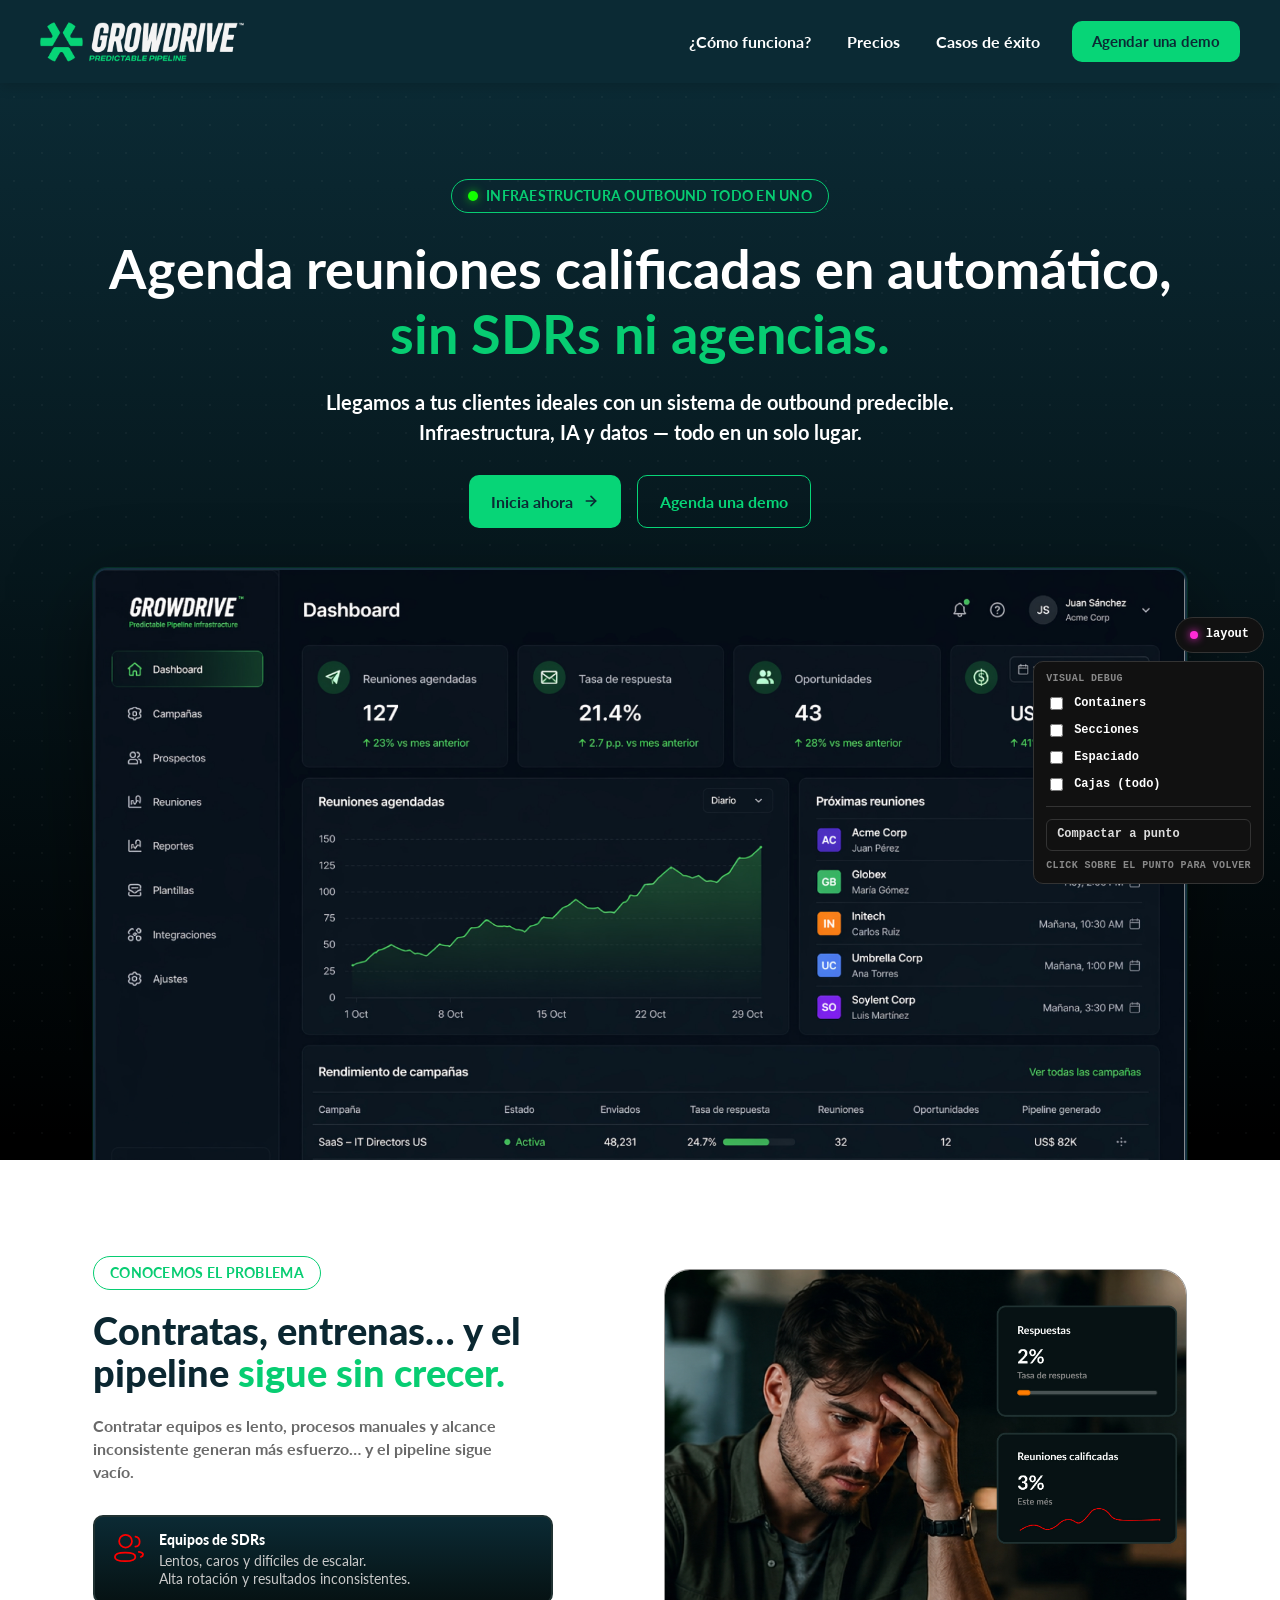
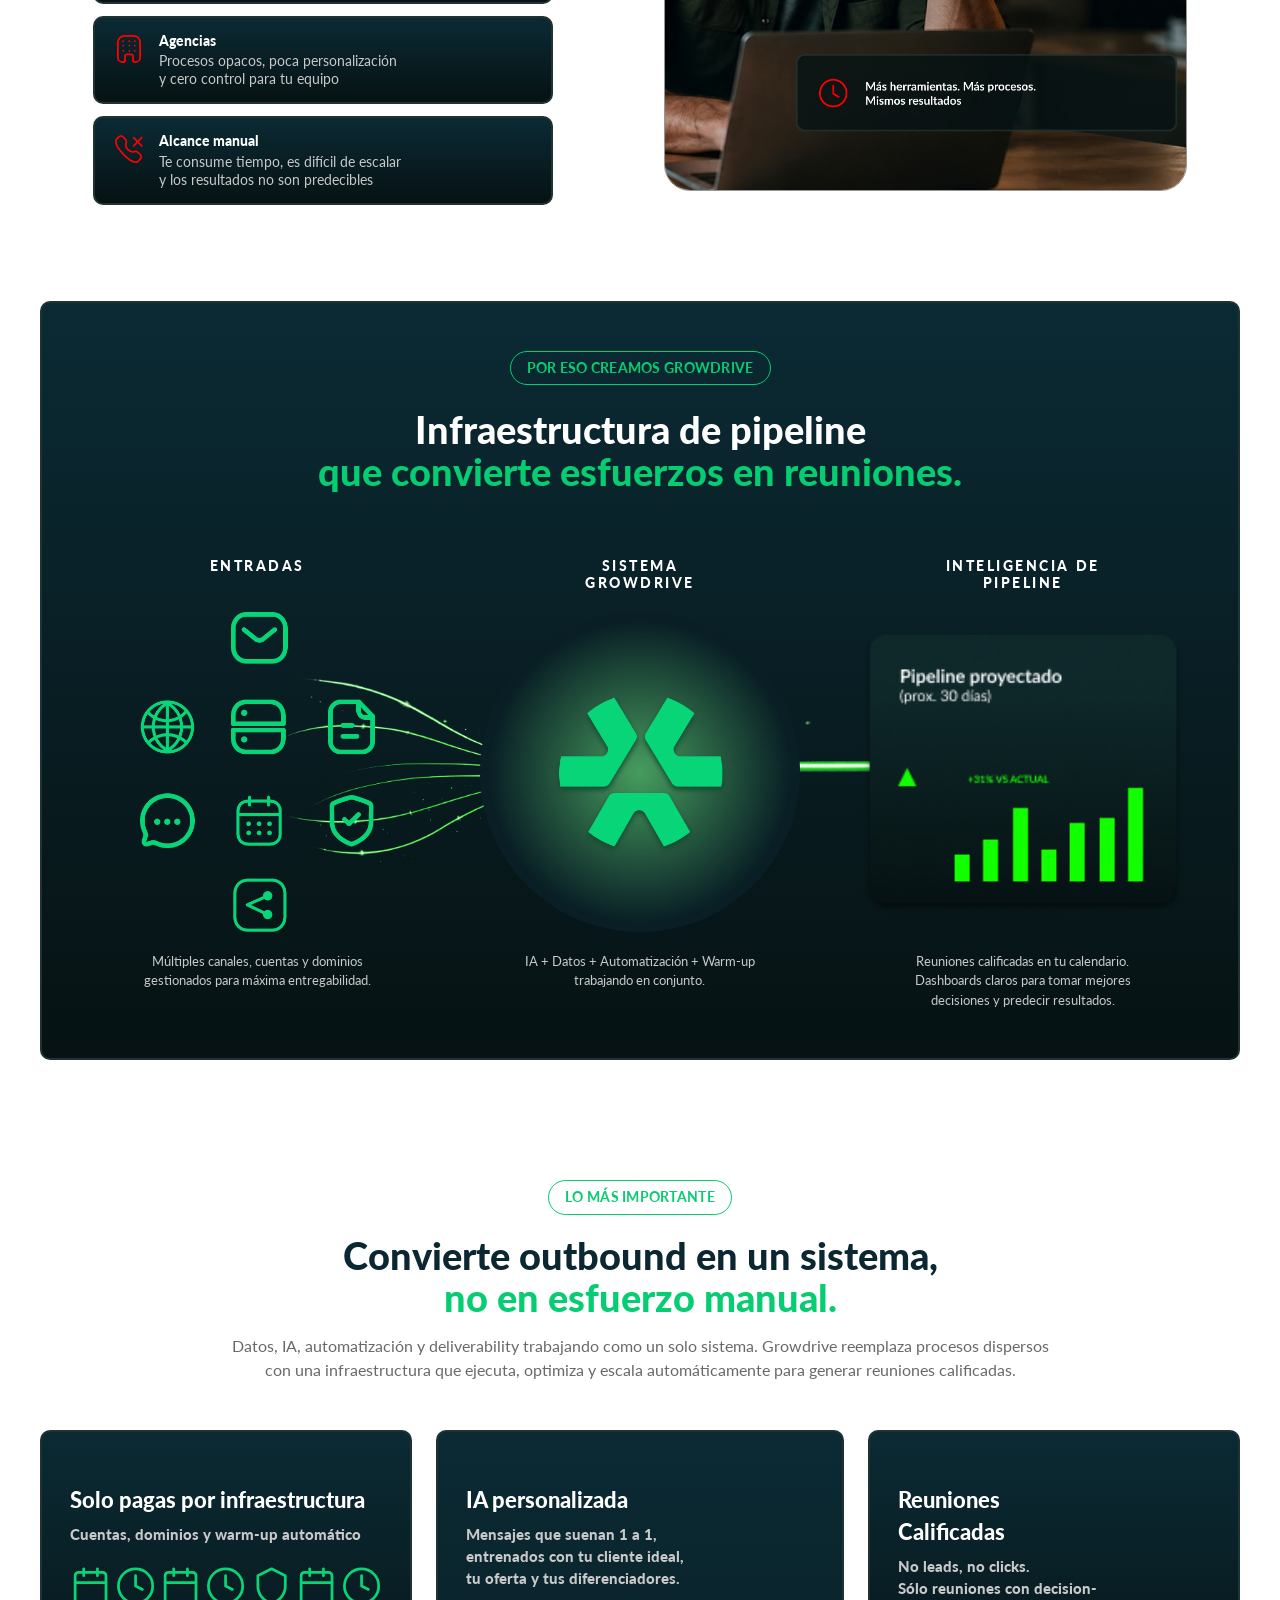
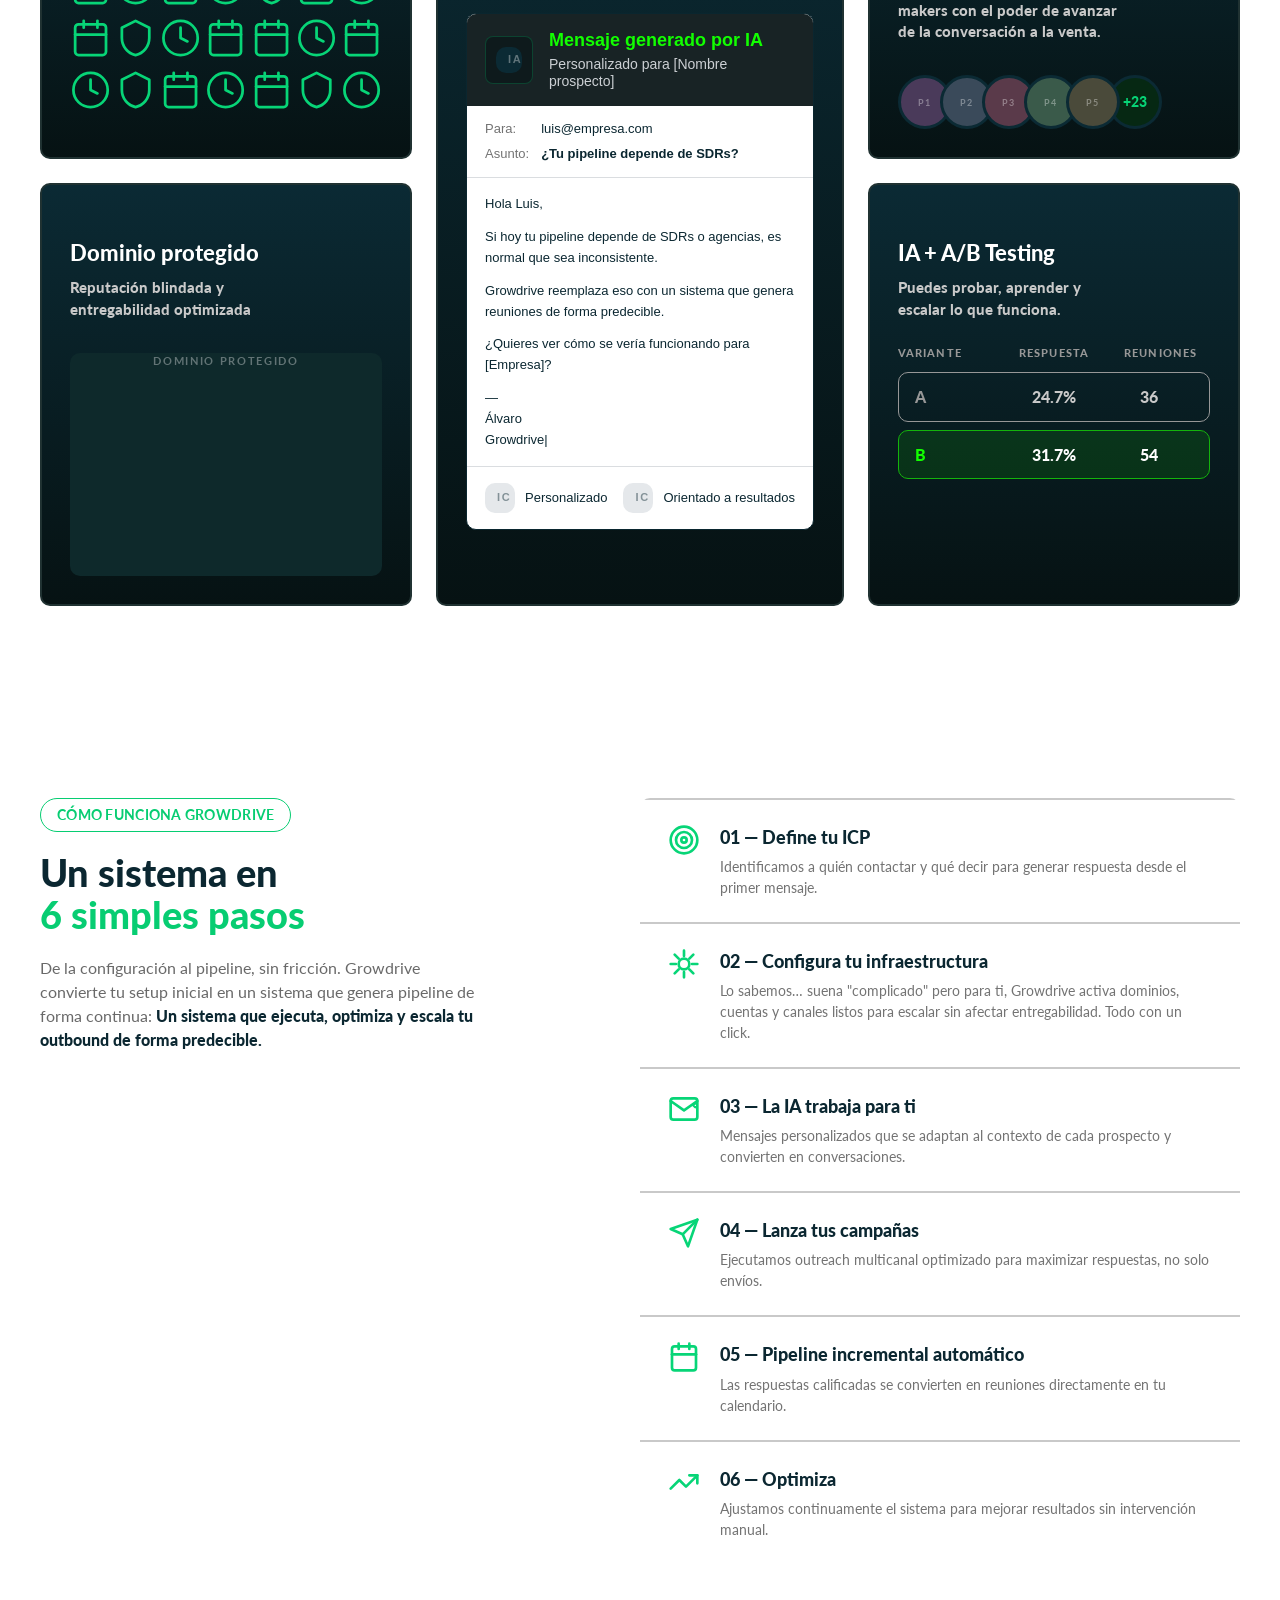
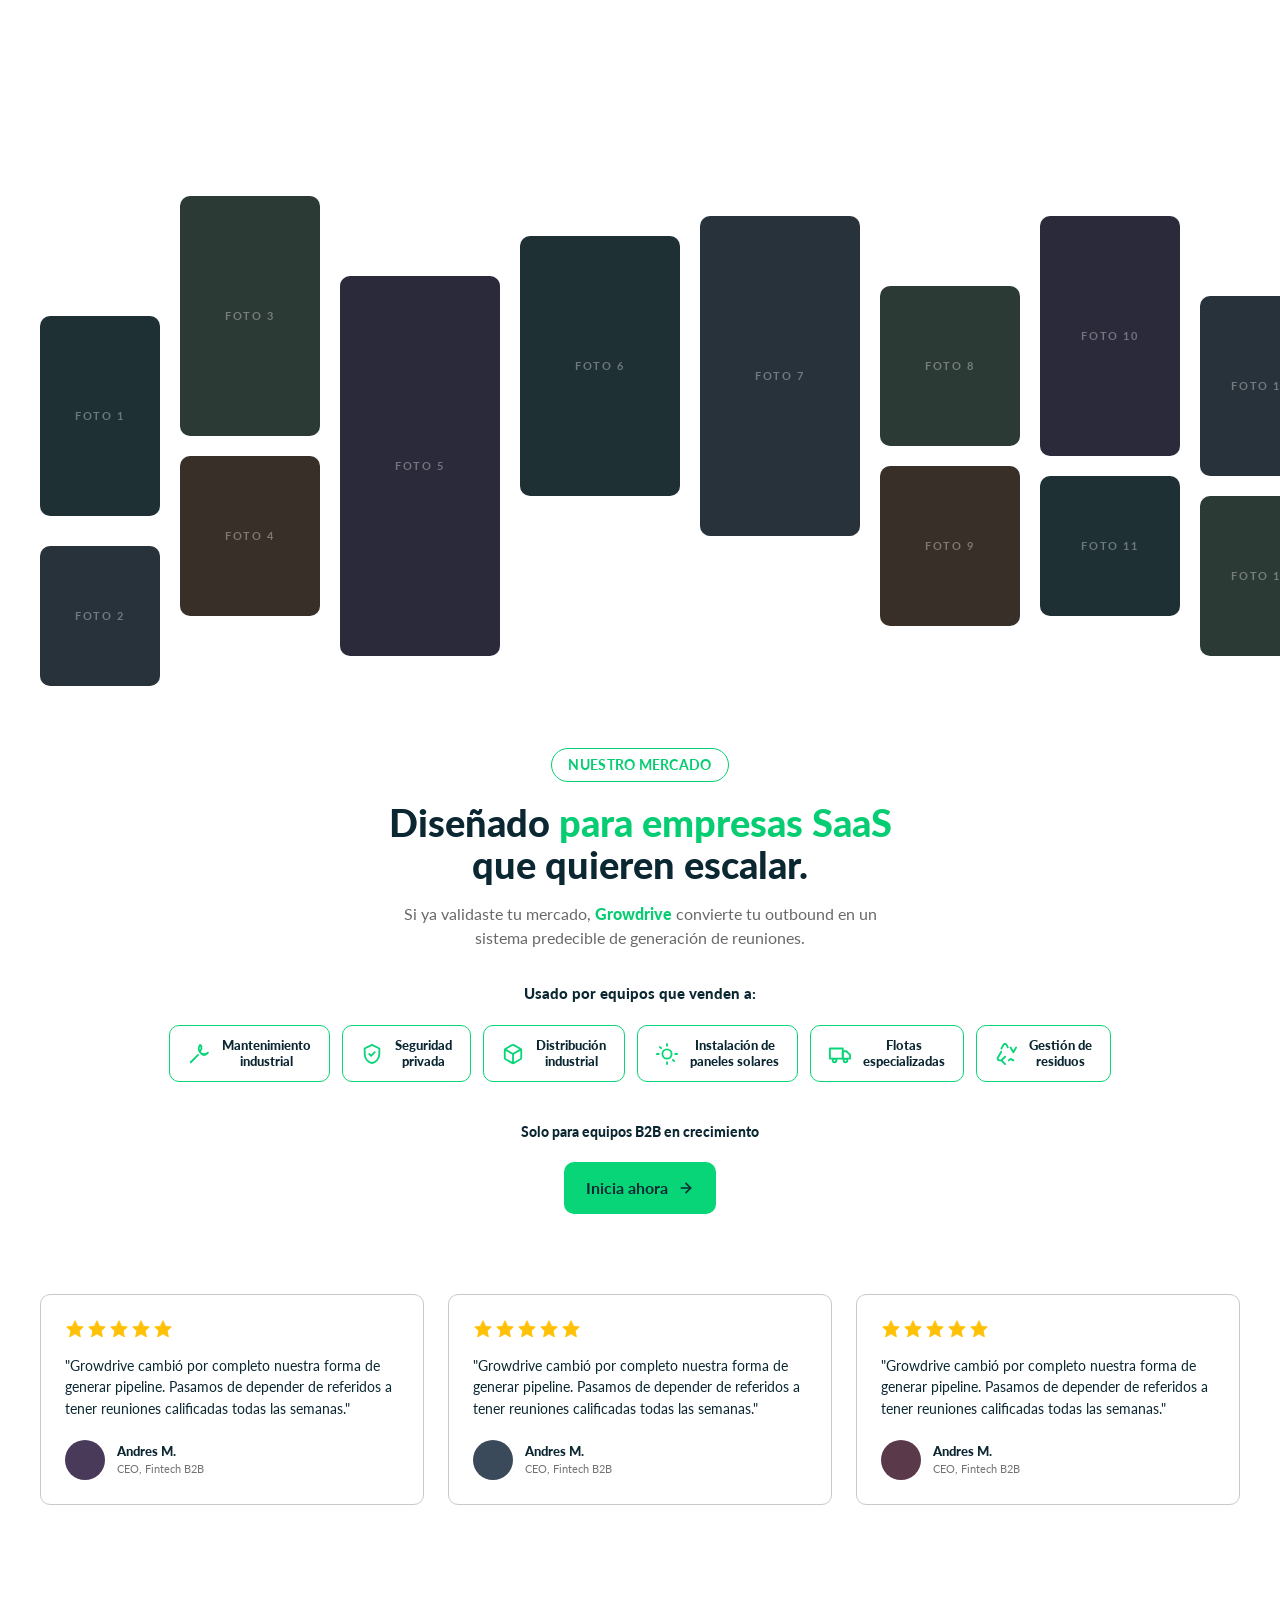
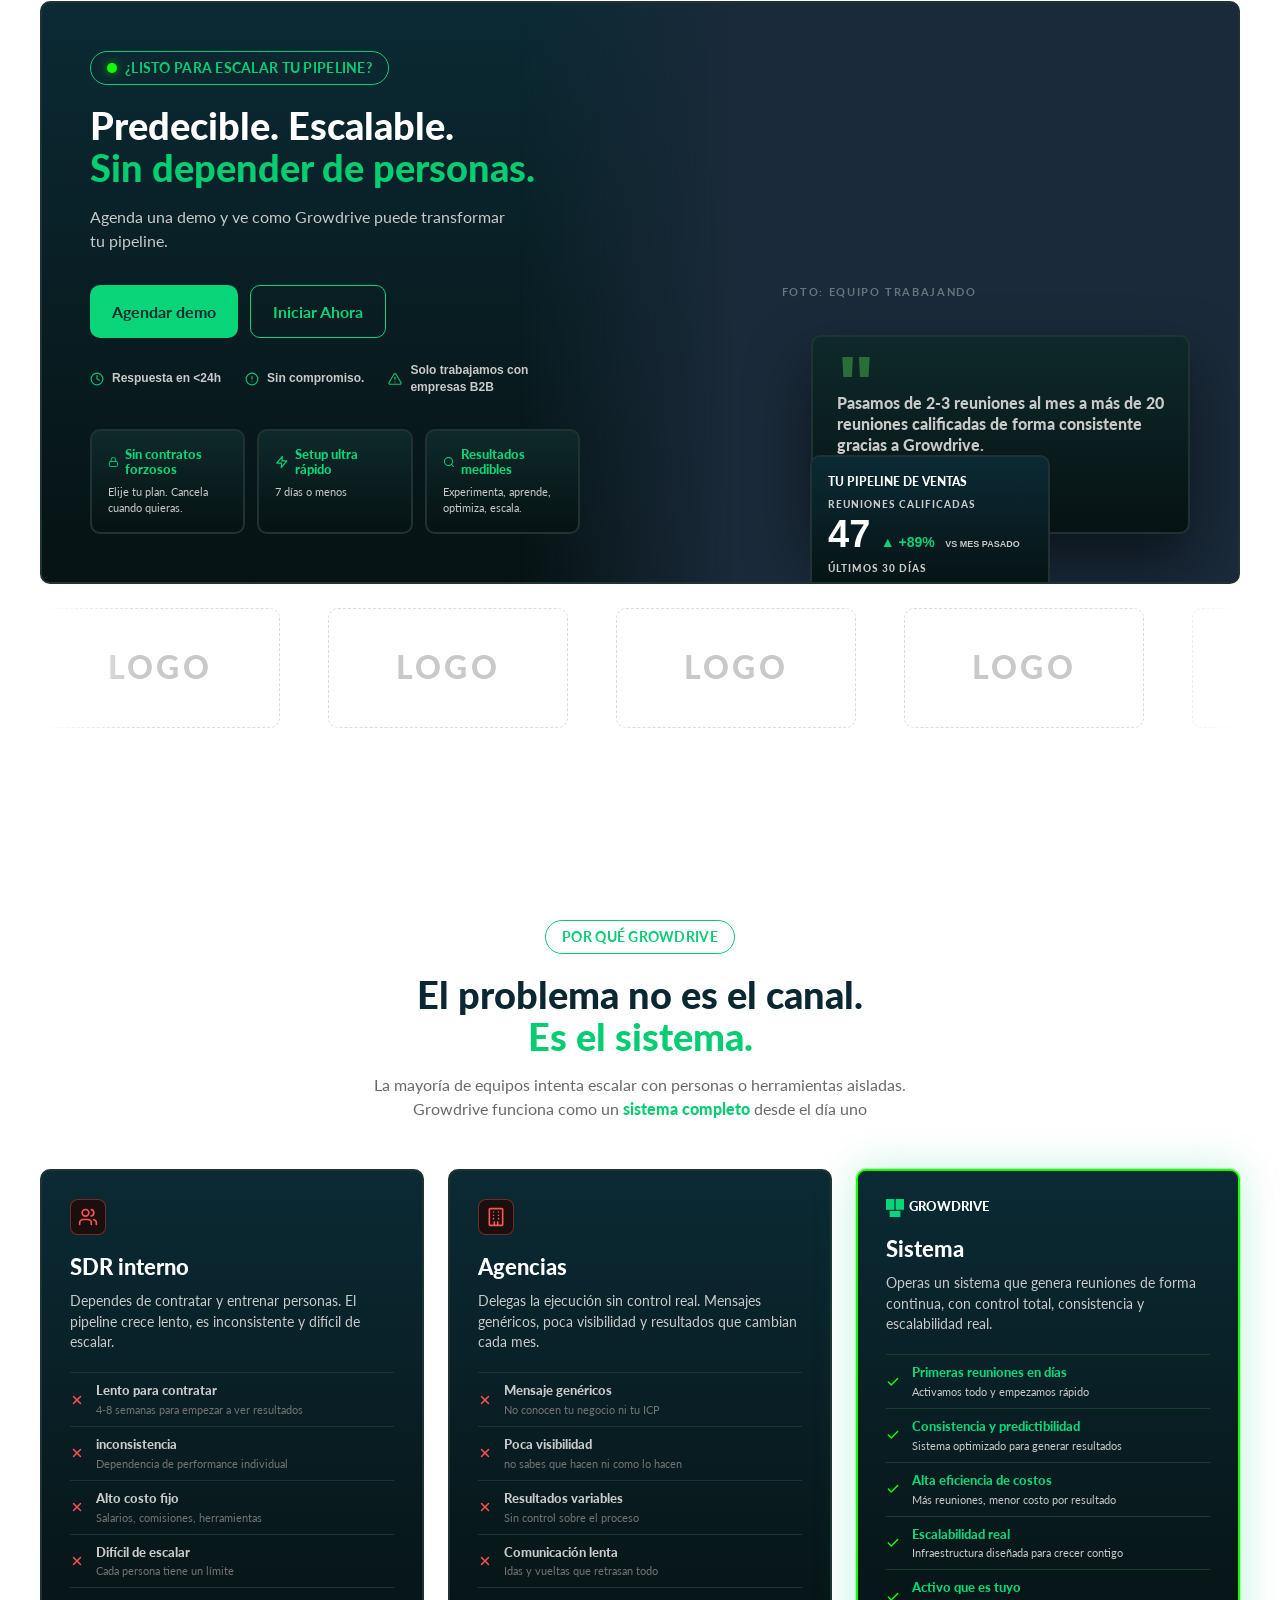
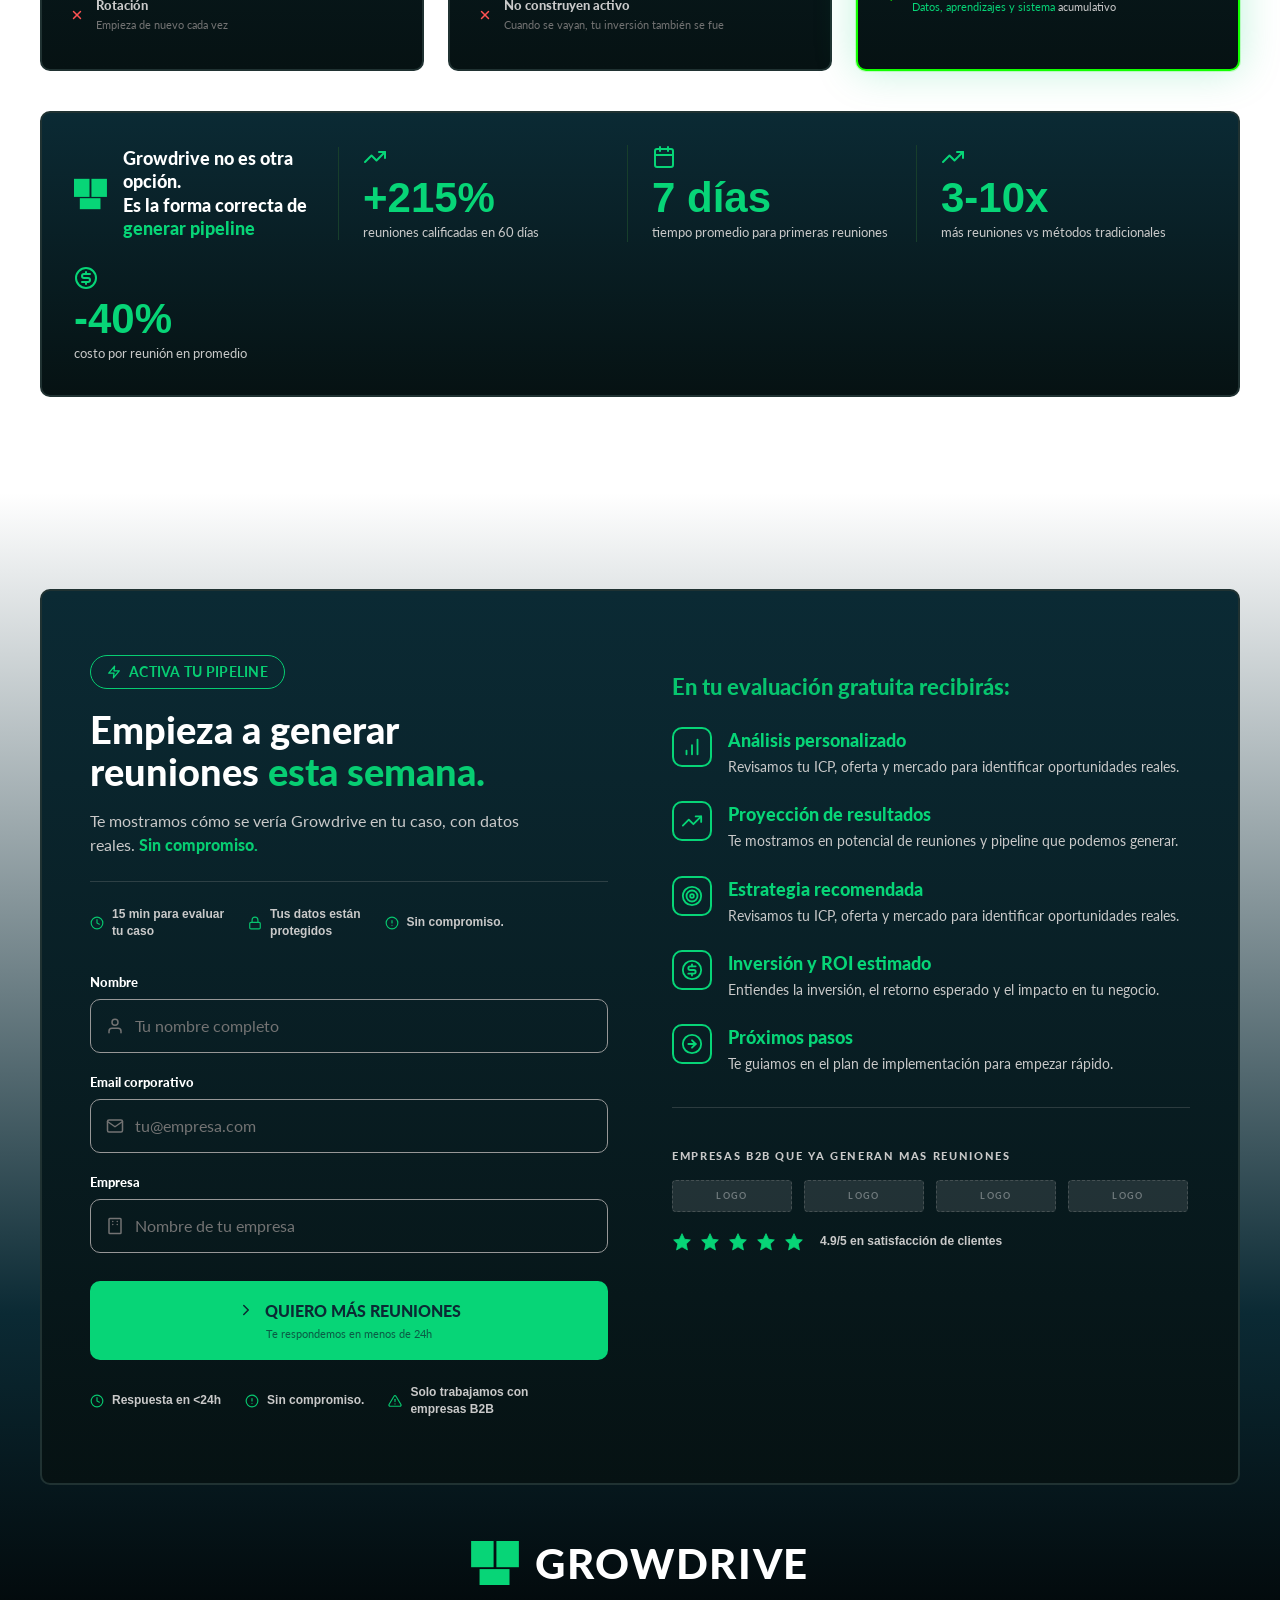
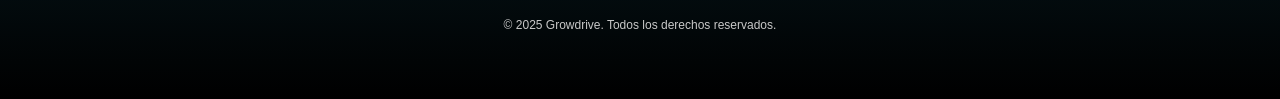
==== commit 68026d3c: "Wire up real assets en hero, problem y pipeline + ajustes header al Figma - Crear divided-page/asset" ====
--- a/divided-page/index.html
+++ b/divided-page/index.html
@@ -14,7 +14,7 @@
 <header class="site-header">
   <div class="container site-header__inner">
     <a href="#" class="site-header__brand" aria-label="Growdrive home">
-      <img src="logo.png" alt="Growdrive — Predictable Pipeline" class="site-header__logo">
+      <img src="assets/logo.png" alt="Growdrive — Predictable Pipeline" class="site-header__logo">
     </a>
 
     <div class="site-header__right">
@@ -23,7 +23,7 @@
         <a href="#pricing" class="nav-link">Precios</a>
         <a href="#cases" class="nav-link">Casos de éxito</a>
       </nav>
-      <a href="#cta" class="btn btn--primary btn--sm">Agendar demo</a>
+      <a href="#cta" class="btn btn--primary btn--sm">Agendar una demo</a>
     </div>
   </div>
 </header>
@@ -59,7 +59,7 @@
     </div>
 
     <div class="hero__mock">
-      <div class="placeholder placeholder--hero" data-label="Dashboard preview"></div>
+      <img src="assets/dashboard.jpg" alt="Dashboard de Growdrive" class="hero__mock-img">
     </div>
   </div>
 </section>
@@ -81,12 +81,7 @@
       <div class="problem__cards">
         <article class="card problem__card">
           <span class="problem__card-ic" aria-hidden="true">
-            <svg width="16" height="16" viewBox="0 0 24 24" fill="none" stroke="currentColor" stroke-width="2.2" stroke-linecap="round" stroke-linejoin="round">
-              <path d="M16 21v-2a4 4 0 0 0-4-4H6a4 4 0 0 0-4 4v2"/>
-              <circle cx="9" cy="7" r="4"/>
-              <path d="M22 21v-2a4 4 0 0 0-3-3.87"/>
-              <path d="M16 3.13a4 4 0 0 1 0 7.75"/>
-            </svg>
+            <img src="assets/svg/equipo.svg" alt="">
           </span>
           <span class="problem__card-text">
             <span class="t">Equipos de SDRs</span>
@@ -96,15 +91,7 @@
 
         <article class="card problem__card">
           <span class="problem__card-ic" aria-hidden="true">
-            <svg width="16" height="16" viewBox="0 0 24 24" fill="none" stroke="currentColor" stroke-width="2.2" stroke-linecap="round" stroke-linejoin="round">
-              <rect x="4" y="2" width="16" height="20" rx="1"/>
-              <line x1="9"  y1="6"  x2="9"  y2="6.01"/>
-              <line x1="15" y1="6"  x2="15" y2="6.01"/>
-              <line x1="9"  y1="10" x2="9"  y2="10.01"/>
-              <line x1="15" y1="10" x2="15" y2="10.01"/>
-              <line x1="10" y1="22" x2="10" y2="18"/>
-              <line x1="14" y1="22" x2="14" y2="18"/>
-            </svg>
+            <img src="assets/svg/agencias.svg" alt="">
           </span>
           <span class="problem__card-text">
             <span class="t">Agencias</span>
@@ -114,11 +101,7 @@
 
         <article class="card problem__card">
           <span class="problem__card-ic" aria-hidden="true">
-            <svg width="16" height="16" viewBox="0 0 24 24" fill="none" stroke="currentColor" stroke-width="2.2" stroke-linecap="round" stroke-linejoin="round">
-              <path d="M22 16.92v3a2 2 0 0 1-2.18 2A19.79 19.79 0 0 1 2.06 4.18 2 2 0 0 1 4 2h3a2 2 0 0 1 2 1.72c.13.94.36 1.86.7 2.74a2 2 0 0 1-.45 2.11L8 9.91a16 16 0 0 0 6.09 6.09l1.34-1.34a2 2 0 0 1 2.11-.45c.88.34 1.8.57 2.74.7A2 2 0 0 1 22 16.92z"/>
-              <line x1="22" y1="2" x2="14" y2="10"/>
-              <line x1="14" y1="2" x2="22" y2="10"/>
-            </svg>
+            <img src="assets/svg/manual.svg" alt="">
           </span>
           <span class="problem__card-text">
             <span class="t">Alcance manual</span>
@@ -130,7 +113,7 @@
 
     <div class="problem__visual">
       <div class="problem__photo">
-        <div class="placeholder placeholder--problem" data-label="Foto: persona preocupada"></div>
+        <img src="assets/preocupado.jpg" alt="" class="problem__photo-img">
       </div>
     </div>
   </div>
@@ -151,7 +134,7 @@
       <div class="pipeline__cards">
         <article class="pipeline__card">
           <h3 class="pipeline__card-title">ENTRADAS</h3>
-          <div class="pipeline__card-media" aria-hidden="true">IMAGEN</div>
+          <img src="assets/izquierda.png" alt="" class="pipeline__card-media">
           <p class="pipeline__card-desc">
             Múltiples canales, cuentas y dominios gestionados para máxima entregabilidad.
           </p>
@@ -159,7 +142,7 @@
 
         <article class="pipeline__card">
           <h3 class="pipeline__card-title">SISTEMA<br>GROWDRIVE</h3>
-          <div class="pipeline__card-media" aria-hidden="true">IMAGEN</div>
+          <img src="assets/centro.png" alt="" class="pipeline__card-media">
           <p class="pipeline__card-desc">
             IA + Datos + Automatización + Warm-up trabajando en conjunto.
           </p>
@@ -167,14 +150,14 @@
 
         <article class="pipeline__card">
           <h3 class="pipeline__card-title">INTELIGENCIA DE<br>PIPELINE</h3>
-          <div class="pipeline__card-media" aria-hidden="true">IMAGEN</div>
+          <img src="assets/derecha.png" alt="" class="pipeline__card-media">
           <p class="pipeline__card-desc">
             Reuniones calificadas en tu calendario. Dashboards claros para tomar mejores decisiones y predecir resultados.
           </p>
         </article>
 
-        <span class="pipeline__connector pipeline__connector--a" aria-hidden="true">IMAGEN BG</span>
-        <span class="pipeline__connector pipeline__connector--b" aria-hidden="true">IMAGEN BG</span>
+        <img src="assets/arrow_channels.png" alt="" class="pipeline__connector pipeline__connector--a" aria-hidden="true">
+        <img src="assets/arrow_meeting.png" alt="" class="pipeline__connector pipeline__connector--b" aria-hidden="true">
       </div>
     </div>
   </div>
@@ -234,10 +217,7 @@
         <div class="email-mock">
           <div class="email-mock__bar">
             <span class="email-mock__bar-chip">
-              <svg width="26" height="26" viewBox="0 0 24 24" fill="none" stroke="currentColor" stroke-width="1.8" stroke-linecap="round" stroke-linejoin="round" aria-hidden="true">
-                <path d="M12 3 L13.4 10.6 L21 12 L13.4 13.4 L12 21 L10.6 13.4 L3 12 L10.6 10.6 Z"/>
-                <path d="M19 4 L19.4 5.6 L21 6 L19.4 6.4 L19 8 L18.6 6.4 L17 6 L18.6 5.6 Z"/>
-              </svg>
+              <span class="placeholder" data-label="IA" style="width:26px;height:26px;background:#0B2A34"></span>
             </span>
             <div class="email-mock__bar-text">
               <div class="t1">Mensaje generado por IA</div>
@@ -261,11 +241,11 @@
           <div class="email-mock__sep"></div>
           <div class="email-mock__tags">
             <span class="email-mock__tag">
-              <svg width="30" height="30" viewBox="0 0 24 24" fill="none" stroke="currentColor" stroke-width="1.8" stroke-linecap="round" stroke-linejoin="round" aria-hidden="true"><path d="M20 21v-2a4 4 0 0 0-4-4H8a4 4 0 0 0-4 4v2"/><circle cx="12" cy="7" r="4"/></svg>
+              <span class="placeholder" data-label="Ic" style="width:30px;height:30px;background:#E5E8EB;color:rgba(11,39,49,.45)"></span>
               Personalizado
             </span>
             <span class="email-mock__tag">
-              <svg width="30" height="30" viewBox="0 0 24 24" fill="none" stroke="currentColor" stroke-width="1.8" stroke-linecap="round" stroke-linejoin="round" aria-hidden="true"><rect x="3" y="3" width="18" height="18" rx="3"/><polyline points="7 14 11 10 14 13 17 8"/><circle cx="17" cy="8" r="2" fill="currentColor"/></svg>
+              <span class="placeholder" data-label="Ic" style="width:30px;height:30px;background:#E5E8EB;color:rgba(11,39,49,.45)"></span>
               Orientado a resultados
             </span>
           </div>
@@ -290,21 +270,7 @@
       <article class="card feature-card">
         <h3 class="feature-card__title">Dominio protegido</h3>
         <p class="feature-card__sub">Reputación blindada y<br>entregabilidad optimizada</p>
-        <div class="feature-card__inset" style="margin-top:32px;padding:20px">
-          <div style="display:flex;align-items:center;gap:12px">
-            <span style="flex:none;width:32px;height:32px;border-radius:8px;display:grid;place-items:center;color:#07D577;border:1px solid rgba(7,213,119,.4)">
-              <svg width="18" height="18" viewBox="0 0 24 24" fill="none" stroke="currentColor" stroke-width="2" stroke-linecap="round" stroke-linejoin="round"><path d="M12 2 4 6v6c0 5 3.5 9 8 10 4.5-1 8-5 8-10V6l-8-4z"/><polyline points="9 12 11 14 15 10"/></svg>
-            </span>
-            <div>
-              <span style="color:#fff;font-family:Arial,sans-serif;font-weight:900;font-size:32px">99%</span>
-              <span style="color:#07D577;font-size:11px;font-weight:900;letter-spacing:.15em;margin-left:6px">EXCELENTE</span>
-            </div>
-          </div>
-          <svg viewBox="0 0 220 70" style="width:100%;height:70px;margin-top:14px" aria-hidden="true">
-            <polyline points="0,55 30,52 60,45 90,40 120,32 150,28 180,16 220,8" fill="none" stroke="#12FF00" stroke-width="3" stroke-linecap="round"/>
-            <circle cx="220" cy="8" r="4" fill="#12FF00"/>
-          </svg>
-        </div>
+        <span class="placeholder" data-label="Dominio protegido" style="margin-top:32px;display:block;width:100%;aspect-ratio:60/43"></span>
       </article>
 
       <!-- card 5 — IA + A/B Testing -->
@@ -630,7 +596,7 @@
         </p>
 
         <div class="scaling__ctas">
-          <a href="#cta" class="btn btn--primary">Agendar una demo</a>
+          <a href="#cta" class="btn btn--primary">Agendar demo</a>
           <a href="#cta" class="btn btn--ghost">Iniciar Ahora</a>
         </div>
 
--- a/divided-page/styles/main.css
+++ b/divided-page/styles/main.css
@@ -170,9 +170,9 @@
 /* Display headings */
 .h-display {
   font-size: 54px;
-  line-height: 1.05;
-  letter-spacing: -.01em;
-  font-weight: 900;
+  line-height: 1.2;
+  letter-spacing: 0;
+  font-weight: 700;
   text-wrap: balance;
 }
 .h-display-2 {
@@ -325,9 +325,9 @@
   gap: 36px;
 }
 .nav-link {
-  color: var(--gray-1);
-  font-weight: 400;
-  font-size: 14px;
+  color: #fff;
+  font-weight: 700;
+  font-size: 16px;
   transition: color .15s ease;
 }
 .nav-link:hover { color: #fff; }
@@ -385,6 +385,11 @@
   border-bottom: 0;
   box-shadow: 0 30px 80px rgba(0, 0, 0, .5), 0 0 0 1px rgba(7, 213, 119, .15);
 }
+.hero__mock-img {
+  display: block;
+  width: 100%;
+  height: auto;
+}
 
 
 /* SECTION 03 — Problem */
@@ -424,14 +429,15 @@
 }
 .problem__card-ic {
   flex: none;
-  width: 28px;
-  height: 28px;
+  width: 32px;
+  height: 32px;
   display: grid;
   place-items: center;
   color: var(--red);
   margin-top: 1px;
 }
-.problem__card-ic svg { width: 28px; height: 28px; }
+.problem__card-ic svg,
+.problem__card-ic img { width: auto; height: 28px; max-width: 100%; }
 .problem__card-text { color: #fff; font-size: 14px; line-height: 1.3; }
 .problem__card-text > .t { font-weight: 900; display: block; }
 .problem__card-text > .d { color: var(--gray-1); font-weight: 400; margin-top: 2px; display: block; }
@@ -441,6 +447,12 @@
   border-radius: var(--r-xl);
   overflow: hidden;
   border: 1px solid var(--gray-2);
+}
+.problem__photo-img {
+  display: block;
+  width: 100%;
+  height: 520px;
+  object-fit: cover;
 }
 
 
@@ -502,15 +514,7 @@
   height: var(--pipe-media-h);
   transform: translateX(-50%);
   z-index: 1;
-  border-radius: 16px;
-  border: 1px dashed rgba(255, 82, 82, .55);
-  background: rgba(255, 82, 82, .06);
-  display: grid;
-  place-items: center;
-  color: rgba(255, 82, 82, .8);
-  font-size: 11px;
-  letter-spacing: .25em;
-  font-weight: 900;
+  object-fit: contain;
   pointer-events: none;
 }
 .pipeline__connector--a { left: calc(100% / 3 - var(--grid-gap) / 6); }
@@ -519,16 +523,8 @@
   width: 100%;
   height: var(--pipe-media-h);
   border-radius: 16px;
-  border: 1px dashed rgba(7, 213, 119, .35);
-  background:
-    repeating-linear-gradient(45deg, rgba(7, 213, 119, .06) 0 12px, transparent 12px 24px),
-    rgba(255, 255, 255, .02);
-  display: grid;
-  place-items: center;
-  color: rgba(7, 213, 119, .55);
-  font-size: 11px;
-  letter-spacing: .25em;
-  font-weight: 900;
+  object-fit: contain;
+  display: block;
 }
 .pipeline__card-desc {
   margin: 0;
@@ -562,13 +558,14 @@
 .feature-card { padding: 28px; }
 .feature-card--tall { grid-row: span 2; }
 .feature-card__icon-grid {
-  margin-top: 28px;
+  margin-top: 16px;
   display: grid;
   grid-template-columns: repeat(7, 1fr);
-  gap: 8px;
+  gap: 4px;
   justify-items: center;
   color: #07D577;
 }
+.feature-card__icon-grid svg { width: 48px; height: 48px; }
 .feature-card__title { color: #fff; font-size: 22px; font-weight: 900; margin-top: 24px; }
 .feature-card__sub   { color: var(--gray-1); font-size: 15px; font-weight: 900; margin-top: 8px; }
 .feature-card__inset {
@@ -730,7 +727,7 @@
 .process__grid {
   display: grid;
   grid-template-columns: 1fr 1fr;
-  gap: 64px;
+  gap: 0;
 }
 .process__copy h2 { margin-top: 20px; color: #0B2731; }
 .process__lead {
@@ -743,7 +740,6 @@
 }
 .process__list {
   border-radius: var(--r-md);
-  background: var(--surface-light);
   overflow: hidden;
 }
 .process__item {
@@ -751,8 +747,8 @@
   align-items: flex-start;
   gap: 20px;
   padding: 24px 28px;
-}
-.process__item + .process__item { border-top: 1px solid var(--gray-1); }
+  border-top: 2px solid var(--gray-1);
+}
 .process__item-ic { flex: none; }
 .process__item-title { color: #0B2731; font-size: 18px; font-weight: 900; }
 .process__item-desc {
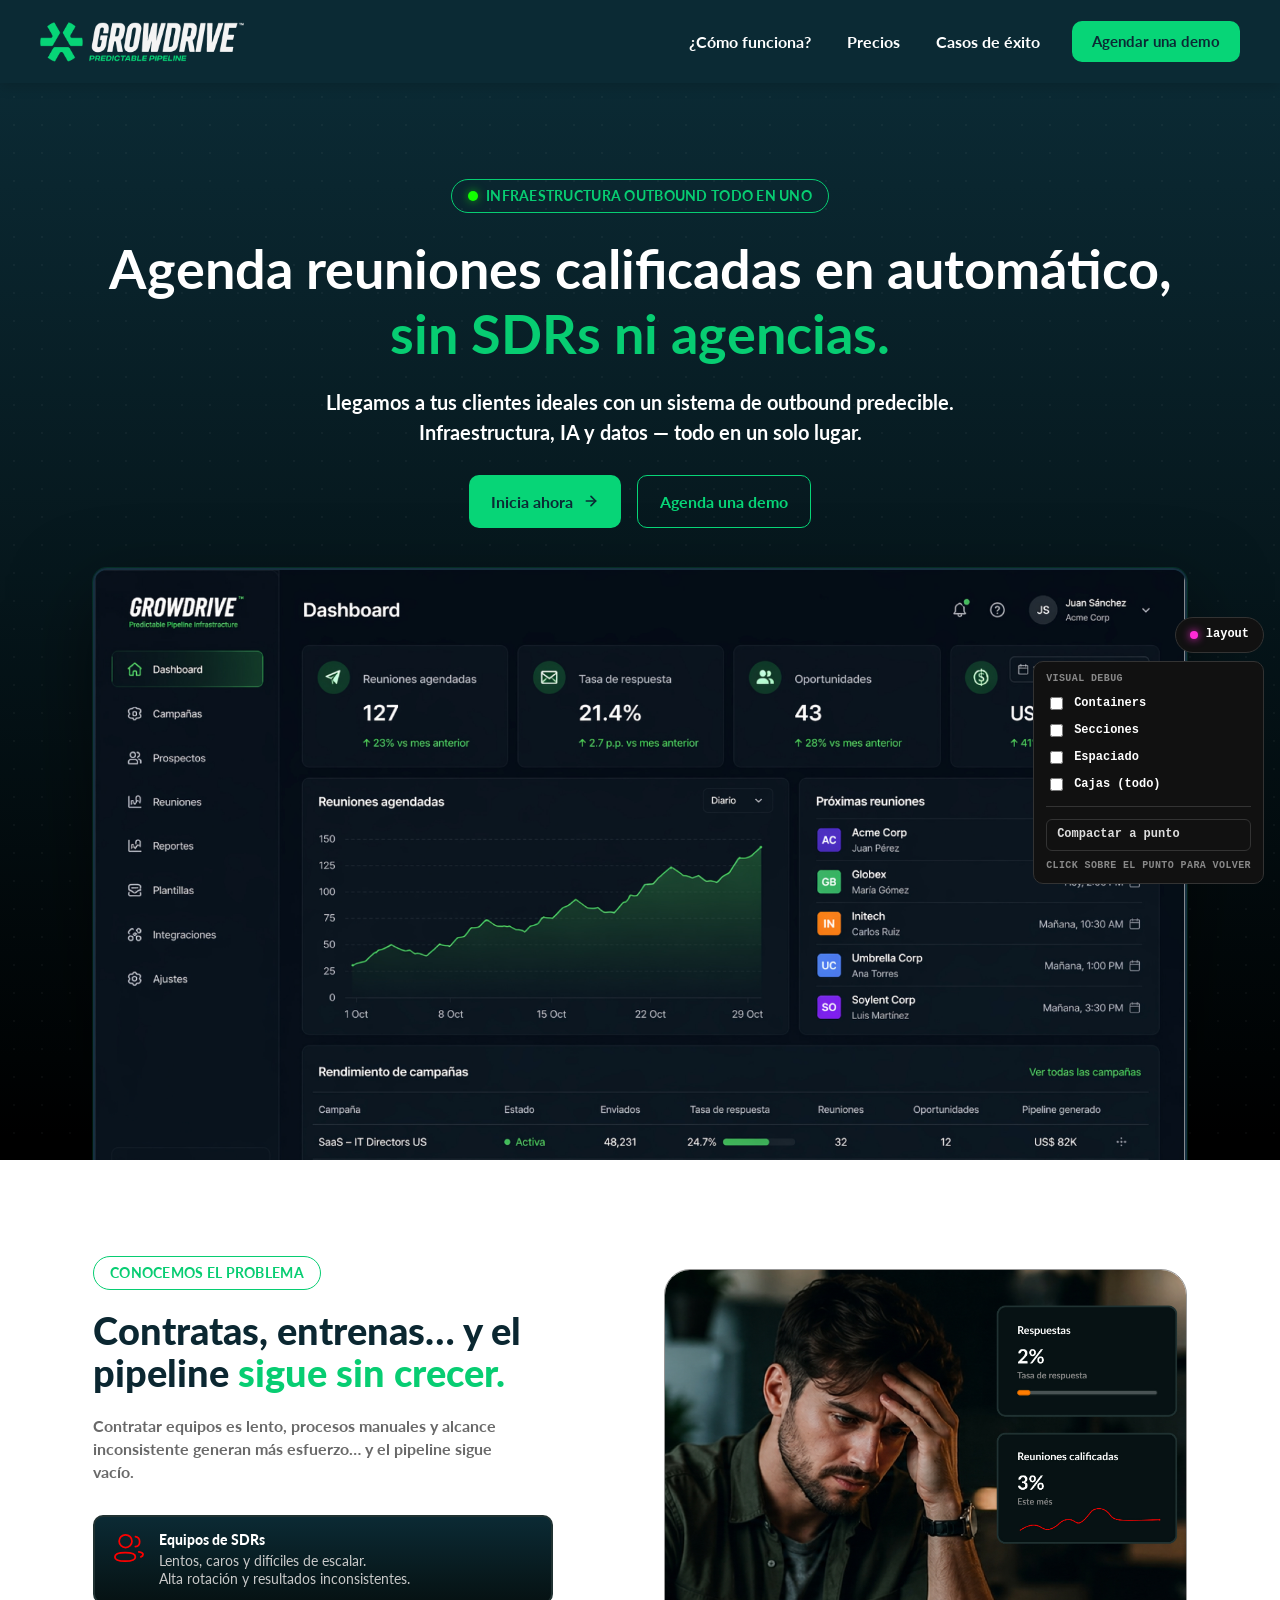
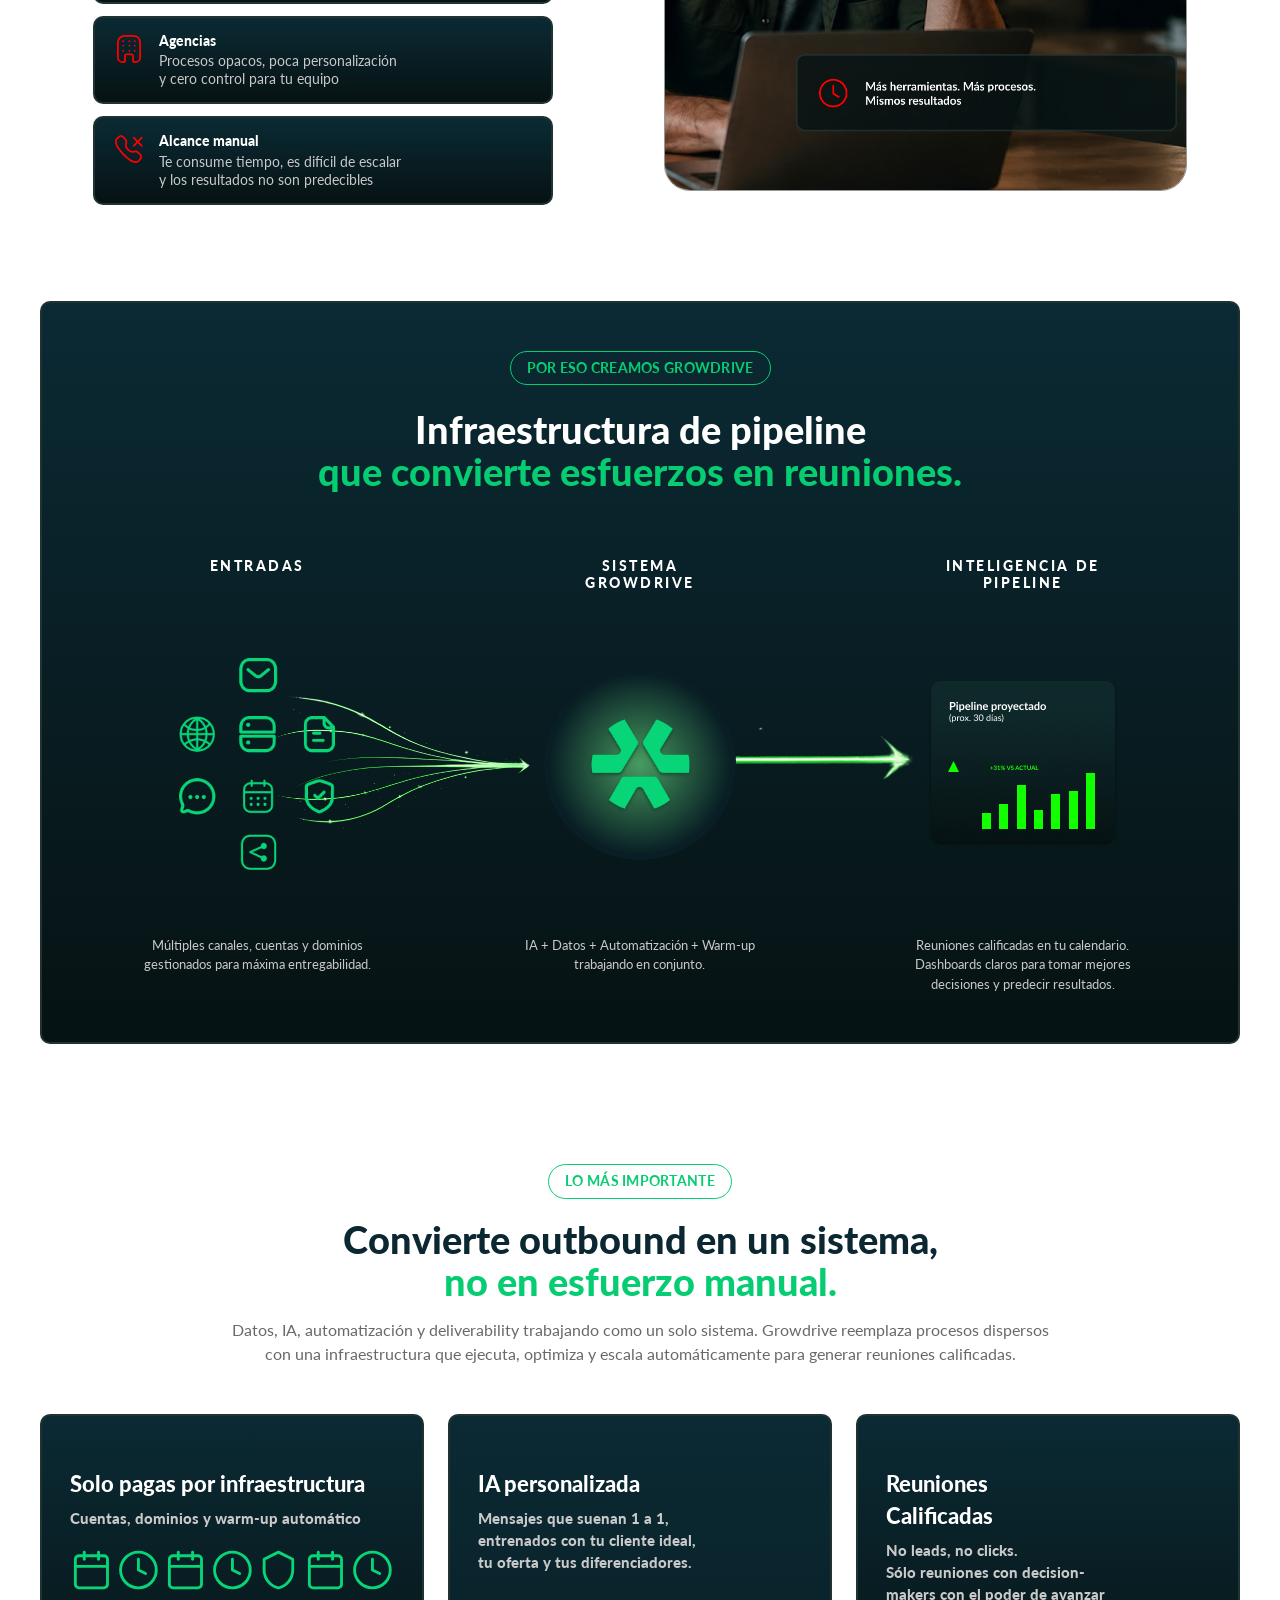
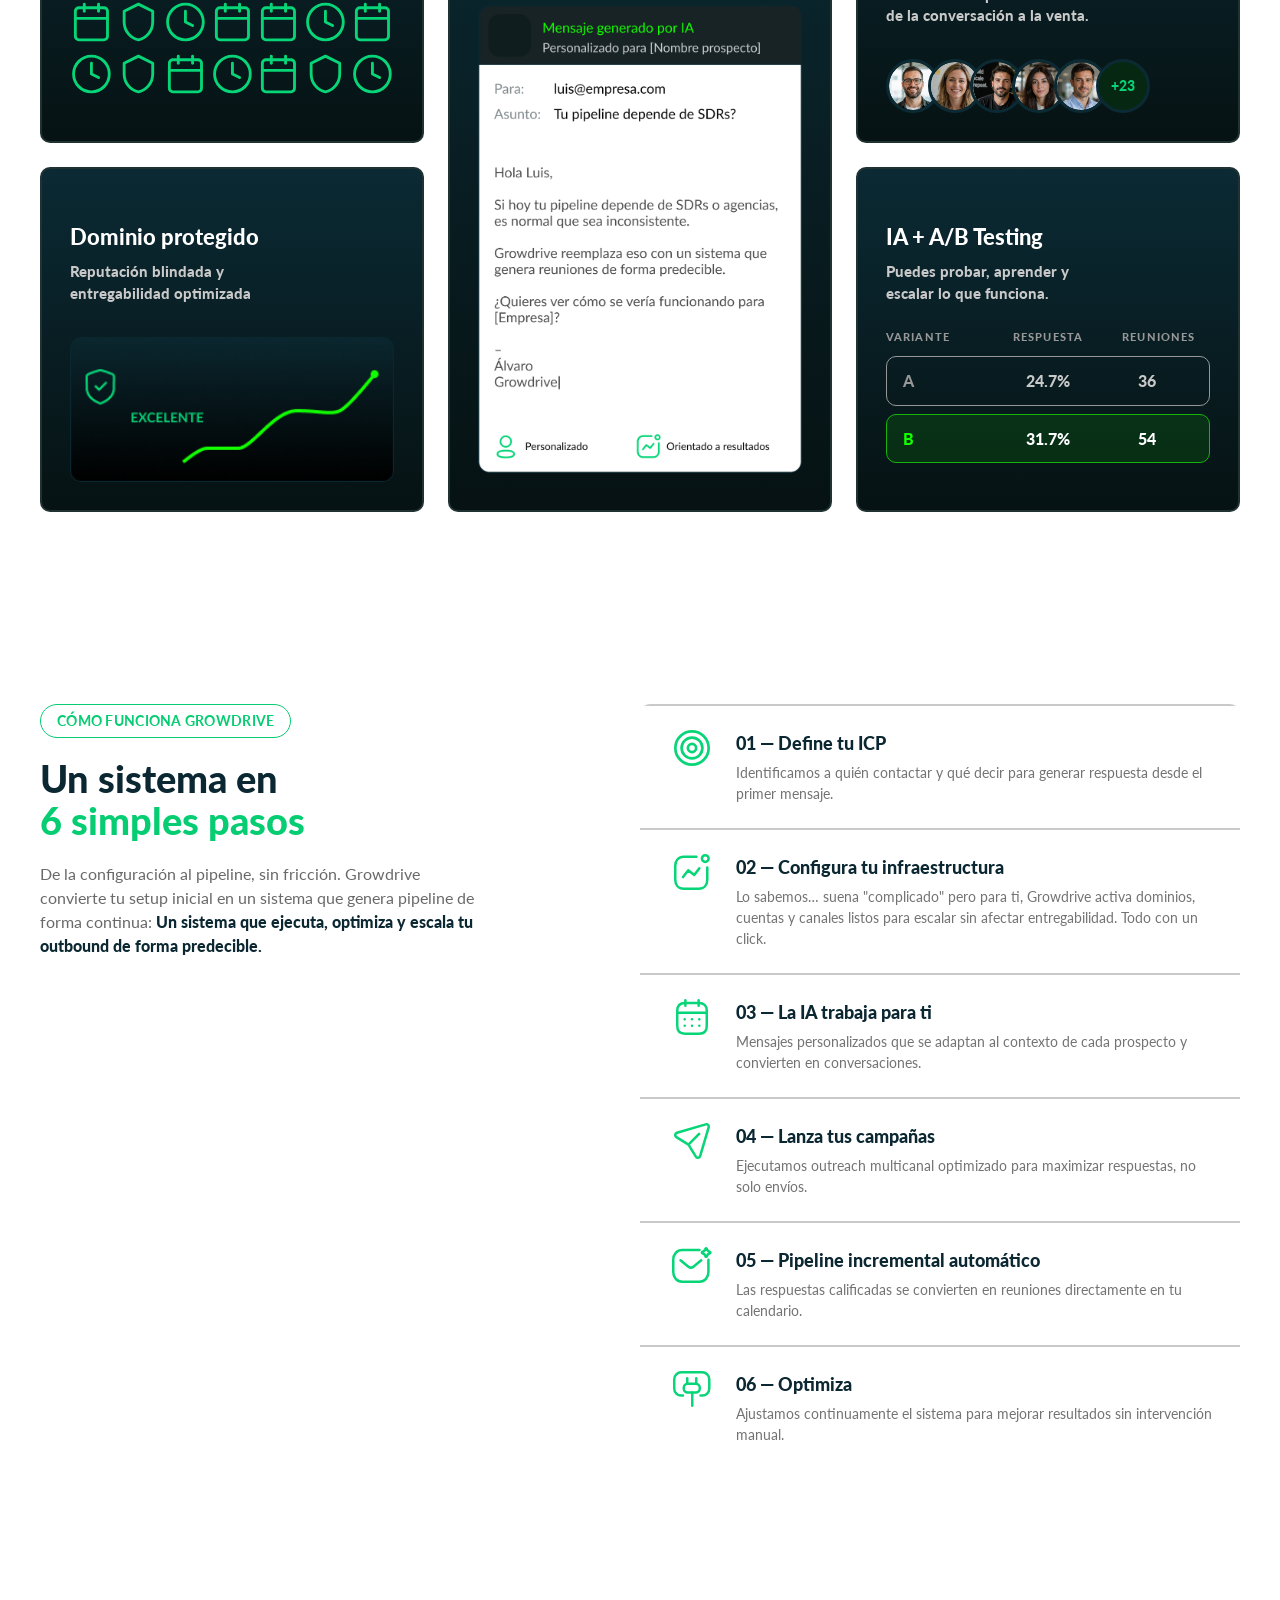
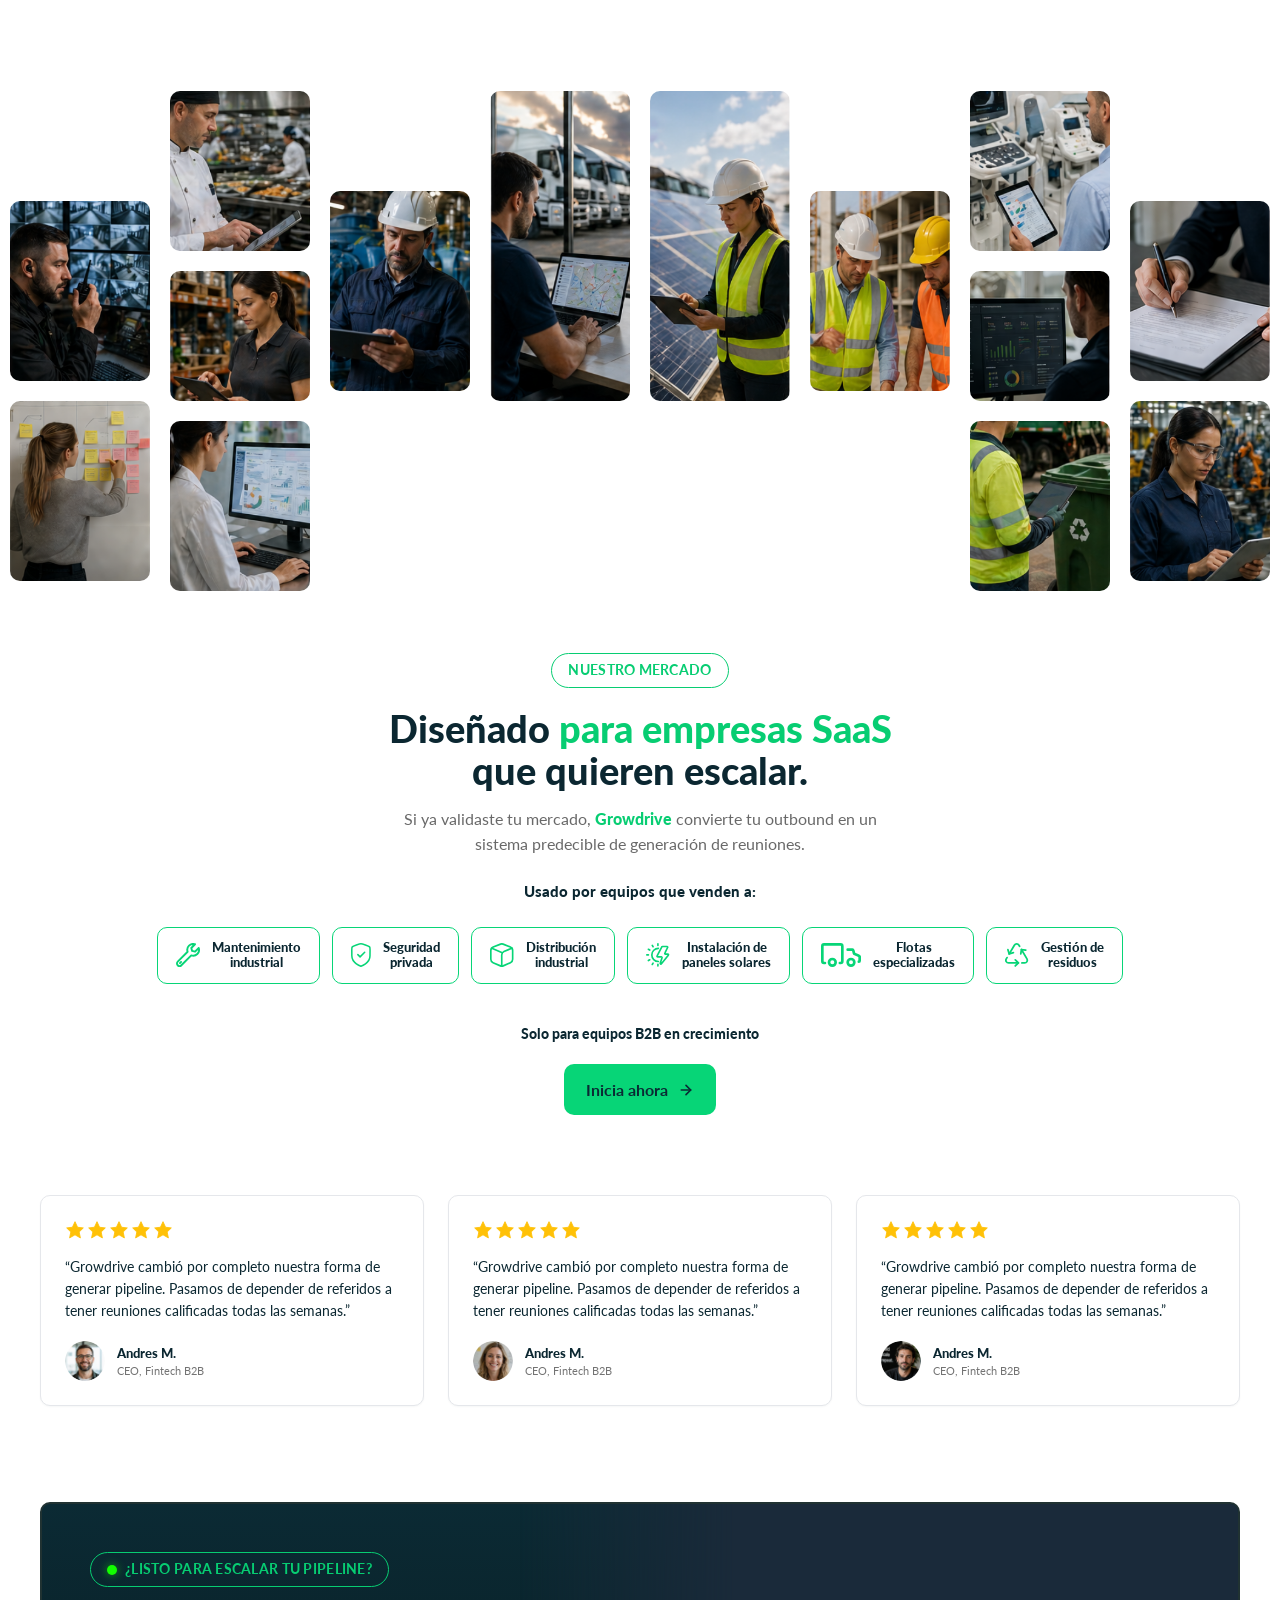
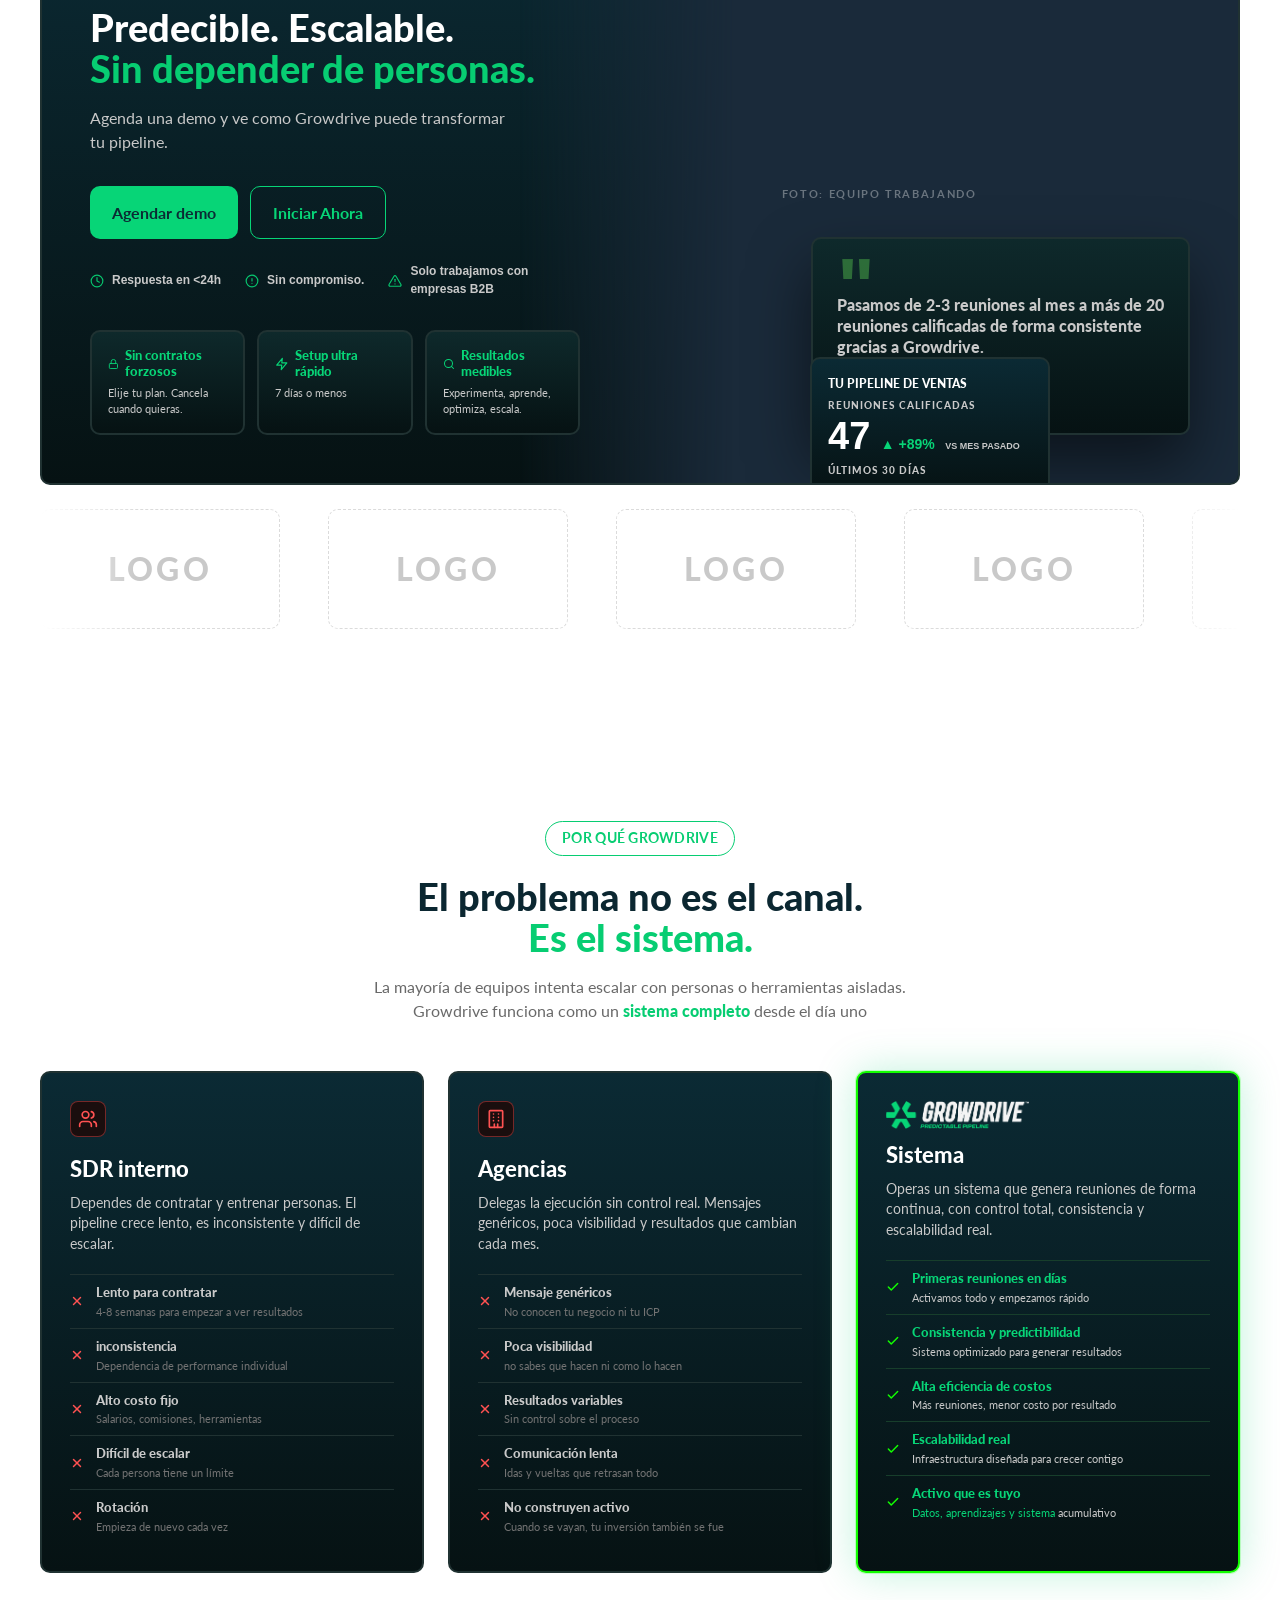
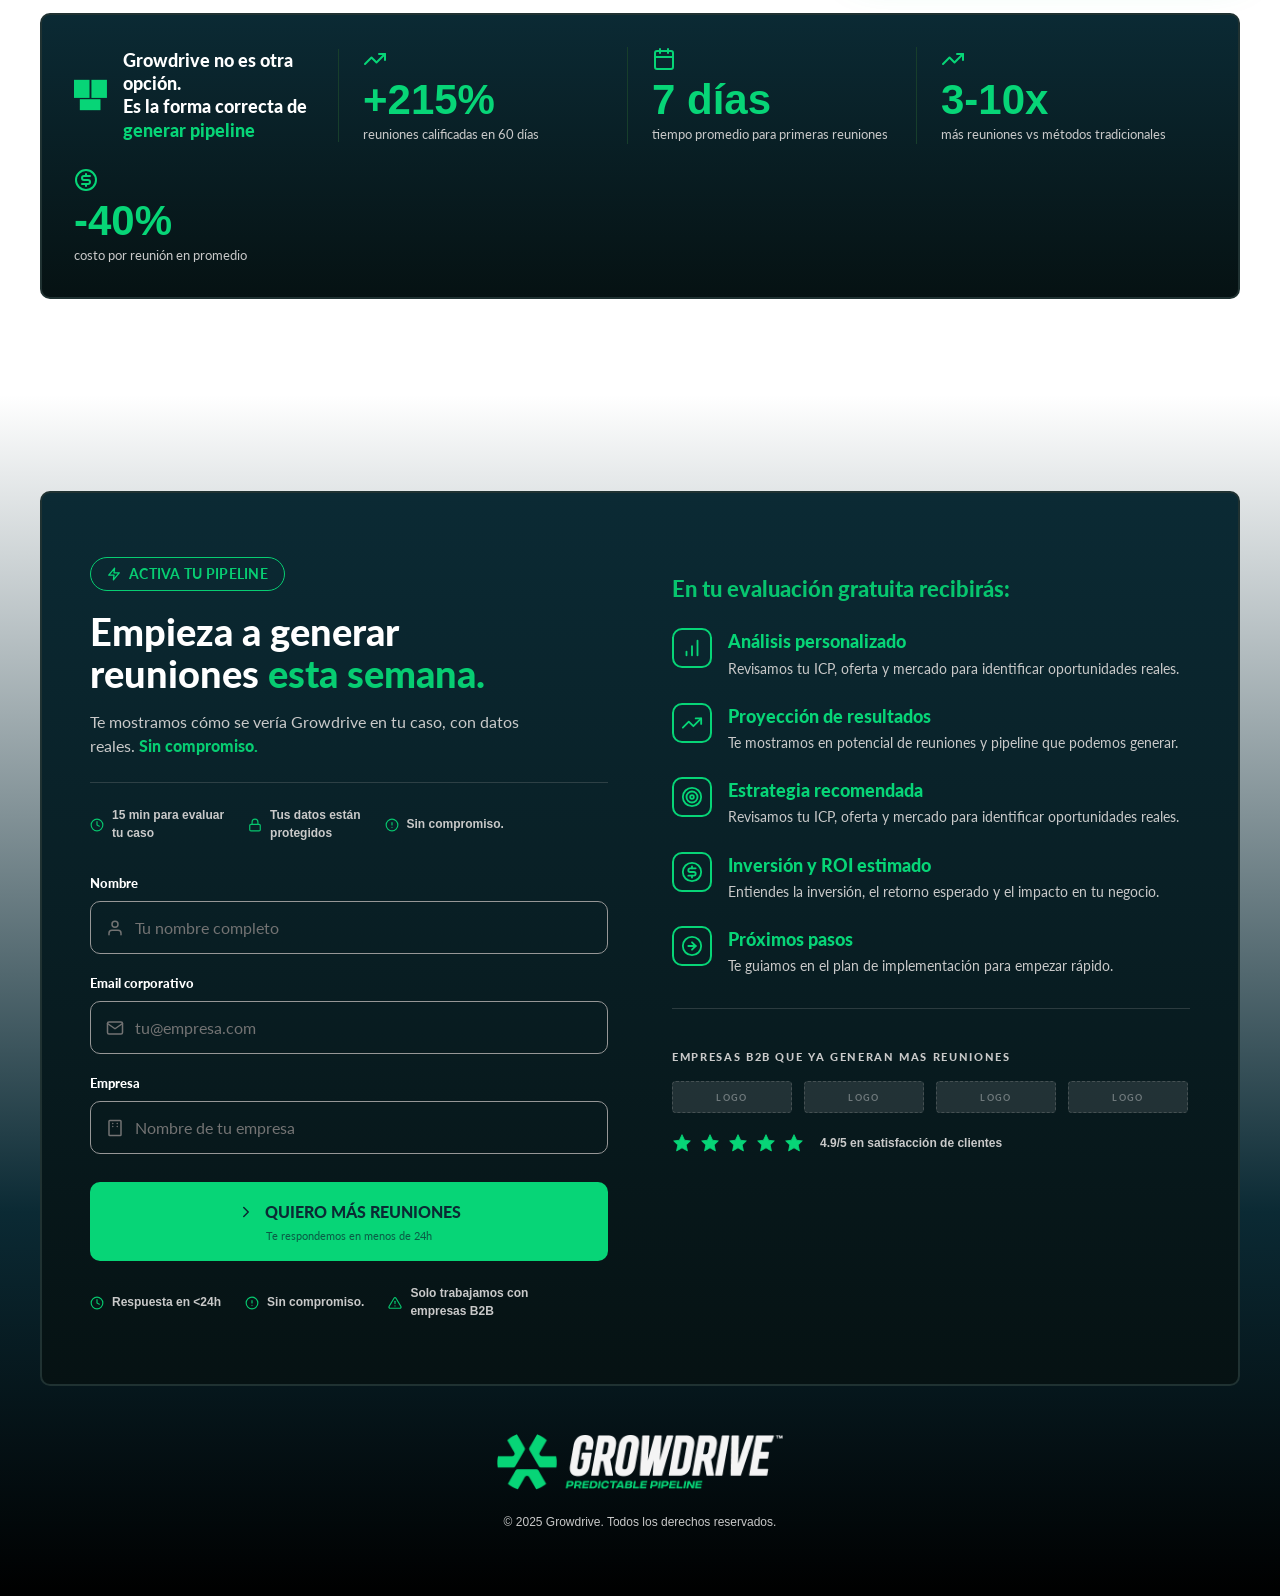
==== commit d02d1a36: "07-market collage simétrico, iconos industria, testimonios y logo - Photo collage 8 columnas (2-3-1-" ====
--- a/divided-page/index.html
+++ b/divided-page/index.html
@@ -214,55 +214,20 @@
         <h3 class="feature-card__title">IA personalizada</h3>
         <p class="feature-card__sub">Mensajes que suenan 1 a 1,<br>entrenados con tu cliente ideal,<br>tu oferta y tus diferenciadores.</p>
 
-        <div class="email-mock">
-          <div class="email-mock__bar">
-            <span class="email-mock__bar-chip">
-              <span class="placeholder" data-label="IA" style="width:26px;height:26px;background:#0B2A34"></span>
-            </span>
-            <div class="email-mock__bar-text">
-              <div class="t1">Mensaje generado por IA</div>
-              <div class="t2">Personalizado para [Nombre prospecto]</div>
-            </div>
-          </div>
-          <div class="email-mock__meta">
-            <span class="email-mock__meta-label">Para:</span>
-            <span class="email-mock__meta-value">luis@empresa.com</span>
-            <span class="email-mock__meta-label">Asunto:</span>
-            <span class="email-mock__meta-value email-mock__meta-value--bold">¿Tu pipeline depende de SDRs?</span>
-          </div>
-          <div class="email-mock__sep"></div>
-          <div class="email-mock__body">
-            <p>Hola Luis,</p>
-            <p>Si hoy tu pipeline depende de SDRs o agencias, es normal que sea inconsistente.</p>
-            <p>Growdrive reemplaza eso con un sistema que genera reuniones de forma predecible.</p>
-            <p>¿Quieres ver cómo se vería funcionando para [Empresa]?</p>
-            <p>—<br>Álvaro<br>Growdrive|</p>
-          </div>
-          <div class="email-mock__sep"></div>
-          <div class="email-mock__tags">
-            <span class="email-mock__tag">
-              <span class="placeholder" data-label="Ic" style="width:30px;height:30px;background:#E5E8EB;color:rgba(11,39,49,.45)"></span>
-              Personalizado
-            </span>
-            <span class="email-mock__tag">
-              <span class="placeholder" data-label="Ic" style="width:30px;height:30px;background:#E5E8EB;color:rgba(11,39,49,.45)"></span>
-              Orientado a resultados
-            </span>
-          </div>
-        </div>
+        <img src="assets/correo.png" alt="Email generado por IA" class="feature-card__correo">
       </article>
 
       <!-- card 3 — Reuniones Calificadas -->
       <article class="card feature-card">
         <h3 class="feature-card__title">Reuniones<br>Calificadas</h3>
         <p class="feature-card__sub">No leads, no clicks.<br>Sólo reuniones con decision-<br>makers con el poder de avanzar<br>de la conversación a la venta.</p>
-        <div style="margin-top:32px;display:flex;align-items:center">
-          <span class="placeholder placeholder--avatar" data-label="P1" style="width:54px;height:54px;border:3px solid #0B2A34"></span>
-          <span class="placeholder placeholder--avatar" data-label="P2" style="width:54px;height:54px;border:3px solid #0B2A34;margin-left:-12px;background:#3a4a5a"></span>
-          <span class="placeholder placeholder--avatar" data-label="P3" style="width:54px;height:54px;border:3px solid #0B2A34;margin-left:-12px;background:#5a3a4a"></span>
-          <span class="placeholder placeholder--avatar" data-label="P4" style="width:54px;height:54px;border:3px solid #0B2A34;margin-left:-12px;background:#3a5a4a"></span>
-          <span class="placeholder placeholder--avatar" data-label="P5" style="width:54px;height:54px;border:3px solid #0B2A34;margin-left:-12px;background:#4a4a3a"></span>
-          <span style="width:54px;height:54px;border-radius:50%;background:#062813;border:3px solid #0B2A34;margin-left:-12px;display:grid;place-items:center;color:#07D577;font-size:14px;font-weight:900">+23</span>
+        <div class="feature-card__avatars">
+          <img src="assets/avatar-1.png" alt="" class="feature-card__avatar">
+          <img src="assets/avatar-2.png" alt="" class="feature-card__avatar">
+          <img src="assets/avatar-3.png" alt="" class="feature-card__avatar">
+          <img src="assets/avatar-4.png" alt="" class="feature-card__avatar">
+          <img src="assets/avatar-5.png" alt="" class="feature-card__avatar">
+          <span class="feature-card__avatar feature-card__avatar--more">+23</span>
         </div>
       </article>
 
@@ -270,7 +235,7 @@
       <article class="card feature-card">
         <h3 class="feature-card__title">Dominio protegido</h3>
         <p class="feature-card__sub">Reputación blindada y<br>entregabilidad optimizada</p>
-        <span class="placeholder" data-label="Dominio protegido" style="margin-top:32px;display:block;width:100%;aspect-ratio:60/43"></span>
+        <img src="assets/excelente.png" alt="" class="feature-card__excelente">
       </article>
 
       <!-- card 5 — IA + A/B Testing -->
@@ -318,9 +283,7 @@
       <ol class="process__list" style="list-style:none;padding:0;margin:0">
         <li class="process__item">
           <span class="process__item-ic" aria-hidden="true">
-            <svg width="32" height="32" viewBox="0 0 24 24" fill="none" stroke="#07D577" stroke-width="2" stroke-linecap="round" stroke-linejoin="round">
-              <circle cx="12" cy="12" r="10"/><circle cx="12" cy="12" r="6"/><circle cx="12" cy="12" r="2"/>
-            </svg>
+            <img src="assets/svg/icp.svg" alt="">
           </span>
           <div>
             <div class="process__item-title">01 — Define tu ICP</div>
@@ -330,11 +293,7 @@
 
         <li class="process__item">
           <span class="process__item-ic" aria-hidden="true">
-            <svg width="32" height="32" viewBox="0 0 24 24" fill="none" stroke="#07D577" stroke-width="2" stroke-linecap="round" stroke-linejoin="round">
-              <path d="M12 2v4M12 18v4M2 12h4M18 12h4"/>
-              <circle cx="12" cy="12" r="4"/>
-              <path d="M5 5l3 3M16 16l3 3M19 5l-3 3M8 16l-3 3"/>
-            </svg>
+            <img src="assets/svg/infraestructura.svg" alt="">
           </span>
           <div>
             <div class="process__item-title">02 — Configura tu infraestructura</div>
@@ -344,11 +303,7 @@
 
         <li class="process__item">
           <span class="process__item-ic" aria-hidden="true">
-            <svg width="32" height="32" viewBox="0 0 24 24" fill="none" stroke="#07D577" stroke-width="2" stroke-linecap="round" stroke-linejoin="round">
-              <rect x="2" y="4" width="20" height="16" rx="2"/>
-              <polyline points="22 6 12 13 2 6"/>
-              <path d="M19 9l1.5-1.5M19 9l1.5 1.5"/>
-            </svg>
+            <img src="assets/svg/ia.svg" alt="">
           </span>
           <div>
             <div class="process__item-title">03 — La IA trabaja para ti</div>
@@ -358,10 +313,7 @@
 
         <li class="process__item">
           <span class="process__item-ic" aria-hidden="true">
-            <svg width="32" height="32" viewBox="0 0 24 24" fill="none" stroke="#07D577" stroke-width="2" stroke-linecap="round" stroke-linejoin="round">
-              <line x1="22" y1="2" x2="11" y2="13"/>
-              <polygon points="22 2 15 22 11 13 2 9 22 2"/>
-            </svg>
+            <img src="assets/svg/campanas.svg" alt="">
           </span>
           <div>
             <div class="process__item-title">04 — Lanza tus campañas</div>
@@ -371,12 +323,7 @@
 
         <li class="process__item">
           <span class="process__item-ic" aria-hidden="true">
-            <svg width="32" height="32" viewBox="0 0 24 24" fill="none" stroke="#07D577" stroke-width="2" stroke-linecap="round" stroke-linejoin="round">
-              <rect x="3" y="4" width="18" height="18" rx="2"/>
-              <line x1="16" y1="2" x2="16" y2="6"/>
-              <line x1="8"  y1="2" x2="8"  y2="6"/>
-              <line x1="3"  y1="10" x2="21" y2="10"/>
-            </svg>
+            <img src="assets/svg/pipeline.svg" alt="">
           </span>
           <div>
             <div class="process__item-title">05 — Pipeline incremental automático</div>
@@ -386,10 +333,7 @@
 
         <li class="process__item">
           <span class="process__item-ic" aria-hidden="true">
-            <svg width="32" height="32" viewBox="0 0 24 24" fill="none" stroke="#07D577" stroke-width="2" stroke-linecap="round" stroke-linejoin="round">
-              <polyline points="22 7 13.5 15.5 8.5 10.5 2 17"/>
-              <polyline points="16 7 22 7 22 13"/>
-            </svg>
+            <img src="assets/svg/optimiza.svg" alt="">
           </span>
           <div>
             <div class="process__item-title">06 — Optimiza</div>
@@ -403,36 +347,37 @@
 
 <section class="market">
   <div class="container">
-    <!-- Photo collage staggered grid -->
-    <div class="market-collage" style="position:relative;height:560px;margin-bottom:32px">
-      <!-- col 1 (far left) -->
-      <div class="placeholder placeholder--photo"   data-label="Foto 1"  style="position:absolute;left:0;top:160px;width:120px;height:200px"></div>
-      <div class="placeholder placeholder--photo-a" data-label="Foto 2"  style="position:absolute;left:0;top:390px;width:120px;height:140px"></div>
-
-      <!-- col 2 -->
-      <div class="placeholder placeholder--photo-b" data-label="Foto 3"  style="position:absolute;left:140px;top:40px;width:140px;height:240px"></div>
-      <div class="placeholder placeholder--photo-c" data-label="Foto 4"  style="position:absolute;left:140px;top:300px;width:140px;height:160px"></div>
-
-      <!-- col 3 (tall center-left) -->
-      <div class="placeholder placeholder--photo-d" data-label="Foto 5"  style="position:absolute;left:300px;top:120px;width:160px;height:380px"></div>
-
-      <!-- col 4 (top) -->
-      <div class="placeholder placeholder--photo"   data-label="Foto 6"  style="position:absolute;left:480px;top:80px;width:160px;height:260px"></div>
-
-      <!-- col 5 (top center-right) -->
-      <div class="placeholder placeholder--photo-a" data-label="Foto 7"  style="position:absolute;left:660px;top:60px;width:160px;height:320px"></div>
-
-      <!-- col 6 -->
-      <div class="placeholder placeholder--photo-b" data-label="Foto 8"  style="position:absolute;left:840px;top:130px;width:140px;height:160px"></div>
-      <div class="placeholder placeholder--photo-c" data-label="Foto 9"  style="position:absolute;left:840px;top:310px;width:140px;height:160px"></div>
-
-      <!-- col 7 -->
-      <div class="placeholder placeholder--photo-d" data-label="Foto 10" style="position:absolute;left:1000px;top:60px;width:140px;height:240px"></div>
-      <div class="placeholder placeholder--photo"   data-label="Foto 11" style="position:absolute;left:1000px;top:320px;width:140px;height:140px"></div>
-
-      <!-- col 8 (rightmost) -->
-      <div class="placeholder placeholder--photo-a" data-label="Foto 12" style="position:absolute;left:1160px;top:140px;width:120px;height:180px"></div>
-      <div class="placeholder placeholder--photo-b" data-label="Foto 13" style="position:absolute;left:1160px;top:340px;width:120px;height:160px"></div>
+    <!-- Photo collage staggered grid (symmetric: 2-3-1-1 | 1-1-3-2) -->
+    <div class="market-collage" style="position:relative;width:1260px;height:560px;left:50%;transform:translateX(-50%);margin-bottom:32px">
+      <!-- col 1 (far left) — 2 fotos -->
+      <img src="assets/market1.png" alt="" style="position:absolute;left:0;top:140px;width:140px;height:180px">
+      <img src="assets/market2.png" alt="" style="position:absolute;left:0;top:340px;width:140px;height:180px">
+
+      <!-- col 2 — 3 fotos -->
+      <img src="assets/market3.png" alt="" style="position:absolute;left:160px;top:30px;width:140px;height:160px">
+      <img src="assets/market4.png" alt="" style="position:absolute;left:160px;top:210px;width:140px;height:130px">
+      <img src="assets/market5.png" alt="" style="position:absolute;left:160px;top:360px;width:140px;height:170px">
+
+      <!-- col 3 — 1 foto tall -->
+      <img src="assets/market6.png" alt="" style="position:absolute;left:320px;top:130px;width:140px;height:200px">
+
+      <!-- col 4 — 1 foto tall (centro izq) -->
+      <img src="assets/market7.png" alt="" style="position:absolute;left:480px;top:30px;width:140px;height:310px">
+
+      <!-- col 5 — 1 foto tall (centro der) -->
+      <img src="assets/market8.png" alt="" style="position:absolute;left:640px;top:30px;width:140px;height:310px">
+
+      <!-- col 6 — 1 foto tall -->
+      <img src="assets/market9.png" alt="" style="position:absolute;left:800px;top:130px;width:140px;height:200px">
+
+      <!-- col 7 — 3 fotos -->
+      <img src="assets/market10.png" alt="" style="position:absolute;left:960px;top:30px;width:140px;height:160px">
+      <img src="assets/market11.png" alt="" style="position:absolute;left:960px;top:210px;width:140px;height:130px">
+      <img src="assets/market12.png" alt="" style="position:absolute;left:960px;top:360px;width:140px;height:170px">
+
+      <!-- col 8 (far right) — 2 fotos -->
+      <img src="assets/market13.png" alt="" style="position:absolute;left:1120px;top:140px;width:140px;height:180px">
+      <img src="assets/market14.png" alt="" style="position:absolute;left:1120px;top:340px;width:140px;height:180px">
     </div>
 
     <!-- Centered copy -->
@@ -447,59 +392,31 @@
         sistema predecible de generación de reuniones.
       </p>
 
-      <div style="color:#0B2731;font-size:15px;font-weight:900;margin-top:32px">Usado por equipos que venden a:</div>
-
-      <div style="display:flex;justify-content:center;gap:12px;flex-wrap:wrap;margin-top:20px">
+      <div style="color:#0B2731;font-size:15px;font-weight:900;margin-top:24px">Usado por equipos que venden a:</div>
+
+      <div style="display:flex;justify-content:center;gap:12px;flex-wrap:wrap;margin-top:24px">
         <span class="industry" style="padding:12px 18px;align-items:center">
-          <svg width="22" height="22" viewBox="0 0 24 24" fill="none" stroke="#07D577" stroke-width="2" stroke-linecap="round" stroke-linejoin="round" aria-hidden="true">
-            <path d="M14.7 6.3a4 4 0 0 0 5.66 5.66l1.41-1.42a6 6 0 0 1-8.48-8.48l1.41 1.41a4 4 0 0 0 0 2.83zM3 21l8-8"/>
-          </svg>
+          <img src="assets/svg/mantenimiento.svg" alt="" style="height:24px;width:auto;flex-shrink:0">
           <span class="industry__text">Mantenimiento<br>industrial</span>
         </span>
         <span class="industry" style="padding:12px 18px;align-items:center">
-          <svg width="22" height="22" viewBox="0 0 24 24" fill="none" stroke="#07D577" stroke-width="2" stroke-linecap="round" stroke-linejoin="round" aria-hidden="true">
-            <path d="M12 2 4 6v6c0 5 3.5 9 8 10 4.5-1 8-5 8-10V6l-8-4z"/>
-            <polyline points="9 12 11 14 15 10"/>
-          </svg>
+          <img src="assets/svg/seguridad.svg" alt="" style="height:24px;width:auto;flex-shrink:0">
           <span class="industry__text">Seguridad<br>privada</span>
         </span>
         <span class="industry" style="padding:12px 18px;align-items:center">
-          <svg width="22" height="22" viewBox="0 0 24 24" fill="none" stroke="#07D577" stroke-width="2" stroke-linecap="round" stroke-linejoin="round" aria-hidden="true">
-            <path d="M21 16V8a2 2 0 0 0-1-1.73l-7-4a2 2 0 0 0-2 0l-7 4A2 2 0 0 0 3 8v8a2 2 0 0 0 1 1.73l7 4a2 2 0 0 0 2 0l7-4A2 2 0 0 0 21 16z"/>
-            <polyline points="3.27 6.96 12 12.01 20.73 6.96"/>
-            <line x1="12" y1="22.08" x2="12" y2="12"/>
-          </svg>
+          <img src="assets/svg/distribucion.svg" alt="" style="height:24px;width:auto;flex-shrink:0">
           <span class="industry__text">Distribución<br>industrial</span>
         </span>
         <span class="industry" style="padding:12px 18px;align-items:center">
-          <svg width="22" height="22" viewBox="0 0 24 24" fill="none" stroke="#07D577" stroke-width="2" stroke-linecap="round" stroke-linejoin="round" aria-hidden="true">
-            <circle cx="12" cy="12" r="5"/>
-            <line x1="12" y1="1" x2="12" y2="3"/>
-            <line x1="12" y1="21" x2="12" y2="23"/>
-            <line x1="4.2" y1="4.2" x2="5.6" y2="5.6"/>
-            <line x1="18.4" y1="18.4" x2="19.8" y2="19.8"/>
-            <line x1="1" y1="12" x2="3" y2="12"/>
-            <line x1="21" y1="12" x2="23" y2="12"/>
-          </svg>
+          <img src="assets/svg/solares.svg" alt="" style="height:24px;width:auto;flex-shrink:0">
           <span class="industry__text">Instalación de<br>paneles solares</span>
         </span>
         <span class="industry" style="padding:12px 18px;align-items:center">
-          <svg width="22" height="22" viewBox="0 0 24 24" fill="none" stroke="#07D577" stroke-width="2" stroke-linecap="round" stroke-linejoin="round" aria-hidden="true">
-            <rect x="1" y="6" width="14" height="11"/>
-            <polygon points="15 9 19 9 23 13 23 17 15 17 15 9"/>
-            <circle cx="6" cy="19" r="2"/>
-            <circle cx="18" cy="19" r="2"/>
-          </svg>
+          <img src="assets/svg/flotas.svg" alt="" style="height:24px;width:auto;flex-shrink:0">
           <span class="industry__text">Flotas<br>especializadas</span>
         </span>
         <span class="industry" style="padding:12px 18px;align-items:center">
-          <svg width="22" height="22" viewBox="0 0 24 24" fill="none" stroke="#07D577" stroke-width="2" stroke-linecap="round" stroke-linejoin="round" aria-hidden="true">
-            <path d="M7 19H4.8a2 2 0 0 1-1.7-3l3.7-6.4"/>
-            <path d="M11 15l-4 4 4 4"/>
-            <path d="M17 5l3 5 3-5"/>
-            <path d="M14 4.7L12.6 2a2 2 0 0 0-3.4 0L7 6"/>
-            <path d="M20 19l-3-1.7L15 19"/>
-          </svg>
+          <img src="assets/svg/residuos.svg" alt="" style="height:24px;width:auto;flex-shrink:0">
           <span class="industry__text">Gestión de<br>residuos</span>
         </span>
       </div>
@@ -525,9 +442,9 @@
           <svg width="20" height="20" viewBox="0 0 24 24" fill="#FFC107" stroke="#FFC107" stroke-width="1" stroke-linejoin="round" aria-hidden="true"><polygon points="12 2 15.1 8.7 22 9.5 17 14.4 18.5 21.5 12 17.8 5.5 21.5 7 14.4 2 9.5 8.9 8.7 12 2"/></svg>
           <svg width="20" height="20" viewBox="0 0 24 24" fill="#FFC107" stroke="#FFC107" stroke-width="1" stroke-linejoin="round" aria-hidden="true"><polygon points="12 2 15.1 8.7 22 9.5 17 14.4 18.5 21.5 12 17.8 5.5 21.5 7 14.4 2 9.5 8.9 8.7 12 2"/></svg>
         </div>
-        <p class="testimonial__quote">"Growdrive cambió por completo nuestra forma de generar pipeline. Pasamos de depender de referidos a tener reuniones calificadas todas las semanas."</p>
+        <p class="testimonial__quote">“Growdrive cambió por completo nuestra forma de generar pipeline. Pasamos de depender de referidos a tener reuniones calificadas todas las semanas.”</p>
         <div class="testimonial__by">
-          <span class="placeholder placeholder--avatar testimonial__avatar" data-label=""></span>
+          <img src="assets/avatar-1.png" alt="" class="testimonial__avatar">
           <div>
             <div class="testimonial__name">Andres M.</div>
             <div class="testimonial__role">CEO, Fintech B2B</div>
@@ -543,9 +460,9 @@
           <svg width="20" height="20" viewBox="0 0 24 24" fill="#FFC107" stroke="#FFC107" stroke-width="1" stroke-linejoin="round" aria-hidden="true"><polygon points="12 2 15.1 8.7 22 9.5 17 14.4 18.5 21.5 12 17.8 5.5 21.5 7 14.4 2 9.5 8.9 8.7 12 2"/></svg>
           <svg width="20" height="20" viewBox="0 0 24 24" fill="#FFC107" stroke="#FFC107" stroke-width="1" stroke-linejoin="round" aria-hidden="true"><polygon points="12 2 15.1 8.7 22 9.5 17 14.4 18.5 21.5 12 17.8 5.5 21.5 7 14.4 2 9.5 8.9 8.7 12 2"/></svg>
         </div>
-        <p class="testimonial__quote">"Growdrive cambió por completo nuestra forma de generar pipeline. Pasamos de depender de referidos a tener reuniones calificadas todas las semanas."</p>
+        <p class="testimonial__quote">“Growdrive cambió por completo nuestra forma de generar pipeline. Pasamos de depender de referidos a tener reuniones calificadas todas las semanas.”</p>
         <div class="testimonial__by">
-          <span class="placeholder placeholder--avatar testimonial__avatar" data-label="" style="background:#3a4a5a"></span>
+          <img src="assets/avatar-2.png" alt="" class="testimonial__avatar">
           <div>
             <div class="testimonial__name">Andres M.</div>
             <div class="testimonial__role">CEO, Fintech B2B</div>
@@ -561,9 +478,9 @@
           <svg width="20" height="20" viewBox="0 0 24 24" fill="#FFC107" stroke="#FFC107" stroke-width="1" stroke-linejoin="round" aria-hidden="true"><polygon points="12 2 15.1 8.7 22 9.5 17 14.4 18.5 21.5 12 17.8 5.5 21.5 7 14.4 2 9.5 8.9 8.7 12 2"/></svg>
           <svg width="20" height="20" viewBox="0 0 24 24" fill="#FFC107" stroke="#FFC107" stroke-width="1" stroke-linejoin="round" aria-hidden="true"><polygon points="12 2 15.1 8.7 22 9.5 17 14.4 18.5 21.5 12 17.8 5.5 21.5 7 14.4 2 9.5 8.9 8.7 12 2"/></svg>
         </div>
-        <p class="testimonial__quote">"Growdrive cambió por completo nuestra forma de generar pipeline. Pasamos de depender de referidos a tener reuniones calificadas todas las semanas."</p>
+        <p class="testimonial__quote">“Growdrive cambió por completo nuestra forma de generar pipeline. Pasamos de depender de referidos a tener reuniones calificadas todas las semanas.”</p>
         <div class="testimonial__by">
-          <span class="placeholder placeholder--avatar testimonial__avatar" data-label="" style="background:#5a3a4a"></span>
+          <img src="assets/avatar-3.png" alt="" class="testimonial__avatar">
           <div>
             <div class="testimonial__name">Andres M.</div>
             <div class="testimonial__role">CEO, Fintech B2B</div>
@@ -813,12 +730,7 @@
       <!-- Sistema GROWDRIVE (highlighted) -->
       <article class="card card--neon why-card why-card--good">
         <div style="display:flex;align-items:center;gap:10px;margin-bottom:10px">
-          <svg width="120" height="24" viewBox="0 0 200 40" fill="none" aria-hidden="true">
-            <rect x="0"  y="0"  width="14" height="18" fill="#07D577"/>
-            <rect x="16" y="0"  width="14" height="18" fill="#07D577"/>
-            <rect x="6"  y="20" width="18" height="10" fill="#07D577"/>
-            <text x="38" y="20" font-family="Lato, sans-serif" font-weight="900" font-size="22" fill="#fff">GROWDRIVE</text>
-          </svg>
+          <img src="assets/logo.png" alt="Growdrive" style="height:28px;width:auto">
         </div>
         <h3 style="color:#fff;font-size:22px;font-weight:900;margin-top:8px">Sistema</h3>
         <p class="why-card__intro" style="margin-top:8px">
@@ -1095,13 +1007,8 @@
 
     <!-- Footer -->
     <footer style="margin-top:48px;text-align:center">
-      <div style="display:flex;align-items:center;justify-content:center;gap:16px">
-        <svg width="48" height="44" viewBox="0 0 51 47" fill="none" aria-hidden="true">
-          <rect x="0"  y="0"  width="24" height="28" fill="#07D577"/>
-          <rect x="27" y="0"  width="24" height="28" fill="#07D577"/>
-          <rect x="9"  y="30" width="32" height="17" fill="#07D577"/>
-        </svg>
-        <span class="logo-word" style="font-size:42px">GROWDRIVE</span>
+      <div style="display:flex;align-items:center;justify-content:center">
+        <img src="assets/logo.png" alt="Growdrive — Predictable Pipeline" style="height:56px;width:auto">
       </div>
       <div style="color:var(--gray-1);font-size:12px;font-family:Arial,sans-serif;font-weight:400;margin-top:24px">
         © 2025 Growdrive. Todos los derechos reservados.
--- a/divided-page/styles/main.css
+++ b/divided-page/styles/main.css
@@ -474,7 +474,7 @@
 .pipeline__cards {
   --grid-gap: 48px;
   --pipe-title-h: calc(14px * 1.25 * 2);
-  --pipe-card-gap: 20px;
+  --pipe-card-gap: 12px;
   --pipe-media-h: 320px;
   margin-top: 64px;
   display: grid;
@@ -510,21 +510,22 @@
 .pipeline__connector {
   position: absolute;
   top: calc(var(--pipe-title-h) + var(--pipe-card-gap));
-  width: calc((100% + var(--grid-gap)) / 3);
+  width: 25%;
   height: var(--pipe-media-h);
-  transform: translateX(-50%);
   z-index: 1;
   object-fit: contain;
+  object-position: right center;
   pointer-events: none;
 }
-.pipeline__connector--a { left: calc(100% / 3 - var(--grid-gap) / 6); }
-.pipeline__connector--b { left: calc(200% / 3 + var(--grid-gap) / 6); }
+.pipeline__connector--a { right: 60%; }
+.pipeline__connector--b { right: 25%; }
 .pipeline__card-media {
-  width: 100%;
+  width: 60%;
   height: var(--pipe-media-h);
   border-radius: 16px;
   object-fit: contain;
   display: block;
+  margin-inline: auto;
 }
 .pipeline__card-desc {
   margin: 0;
@@ -566,6 +567,36 @@
   color: #07D577;
 }
 .feature-card__icon-grid svg { width: 48px; height: 48px; }
+.feature-card__avatars {
+  margin-top: 32px;
+  display: flex;
+  align-items: center;
+}
+.feature-card__avatar {
+  width: 54px;
+  height: 54px;
+  border-radius: 50%;
+  border: 3px solid #0B2A34;
+  object-fit: cover;
+  display: block;
+}
+.feature-card__avatar + .feature-card__avatar { margin-left: -12px; }
+.feature-card__avatar--more {
+  background: #062813;
+  display: grid;
+  place-items: center;
+  color: #07D577;
+  font-size: 14px;
+  font-weight: 900;
+}
+.feature-card__excelente,
+.feature-card__correo {
+  margin-top: 32px;
+  display: block;
+  width: 100%;
+  height: auto;
+  border-radius: var(--r-md);
+}
 .feature-card__title { color: #fff; font-size: 22px; font-weight: 900; margin-top: 24px; }
 .feature-card__sub   { color: var(--gray-1); font-size: 15px; font-weight: 900; margin-top: 8px; }
 .feature-card__inset {
@@ -749,7 +780,8 @@
   padding: 24px 28px;
   border-top: 2px solid var(--gray-1);
 }
-.process__item-ic { flex: none; }
+.process__item-ic { flex: none; width: 48px; display: grid; place-items: center; }
+.process__item-ic img { width: auto; height: 36px; max-width: 100%; }
 .process__item-title { color: #0B2731; font-size: 18px; font-weight: 900; }
 .process__item-desc {
   color: var(--gray-3);
@@ -761,7 +793,8 @@
 
 
 /* SECTION 07 — Market */
-.market { background: #fff; padding: 96px 0; }
+.market { background: #fff; padding: 96px 0; overflow-x: clip; }
+.market-collage img { border-radius: var(--r-md); object-fit: cover; display: block; }
 .market__row {
   display: grid;
   grid-template-columns: 1fr 1fr;
@@ -821,11 +854,13 @@
   gap: 24px;
 }
 .testimonial {
-  border: 1px solid var(--gray-1);
+  border: 1px solid #E5E7EB;
   border-radius: var(--r-md);
   padding: 24px;
   background: #fff;
-}
+  box-shadow: 0 1px 2px rgba(11, 39, 49, .04);
+}
+.testimonial__avatar { object-fit: cover; }
 .testimonial__quote { color: #0B2731; font-size: 14px; line-height: 1.55; font-weight: 400; }
 .testimonial__by { display: flex; align-items: center; gap: 12px; margin-top: 20px; }
 .testimonial__avatar { width: 40px; height: 40px; border-radius: 50%; }
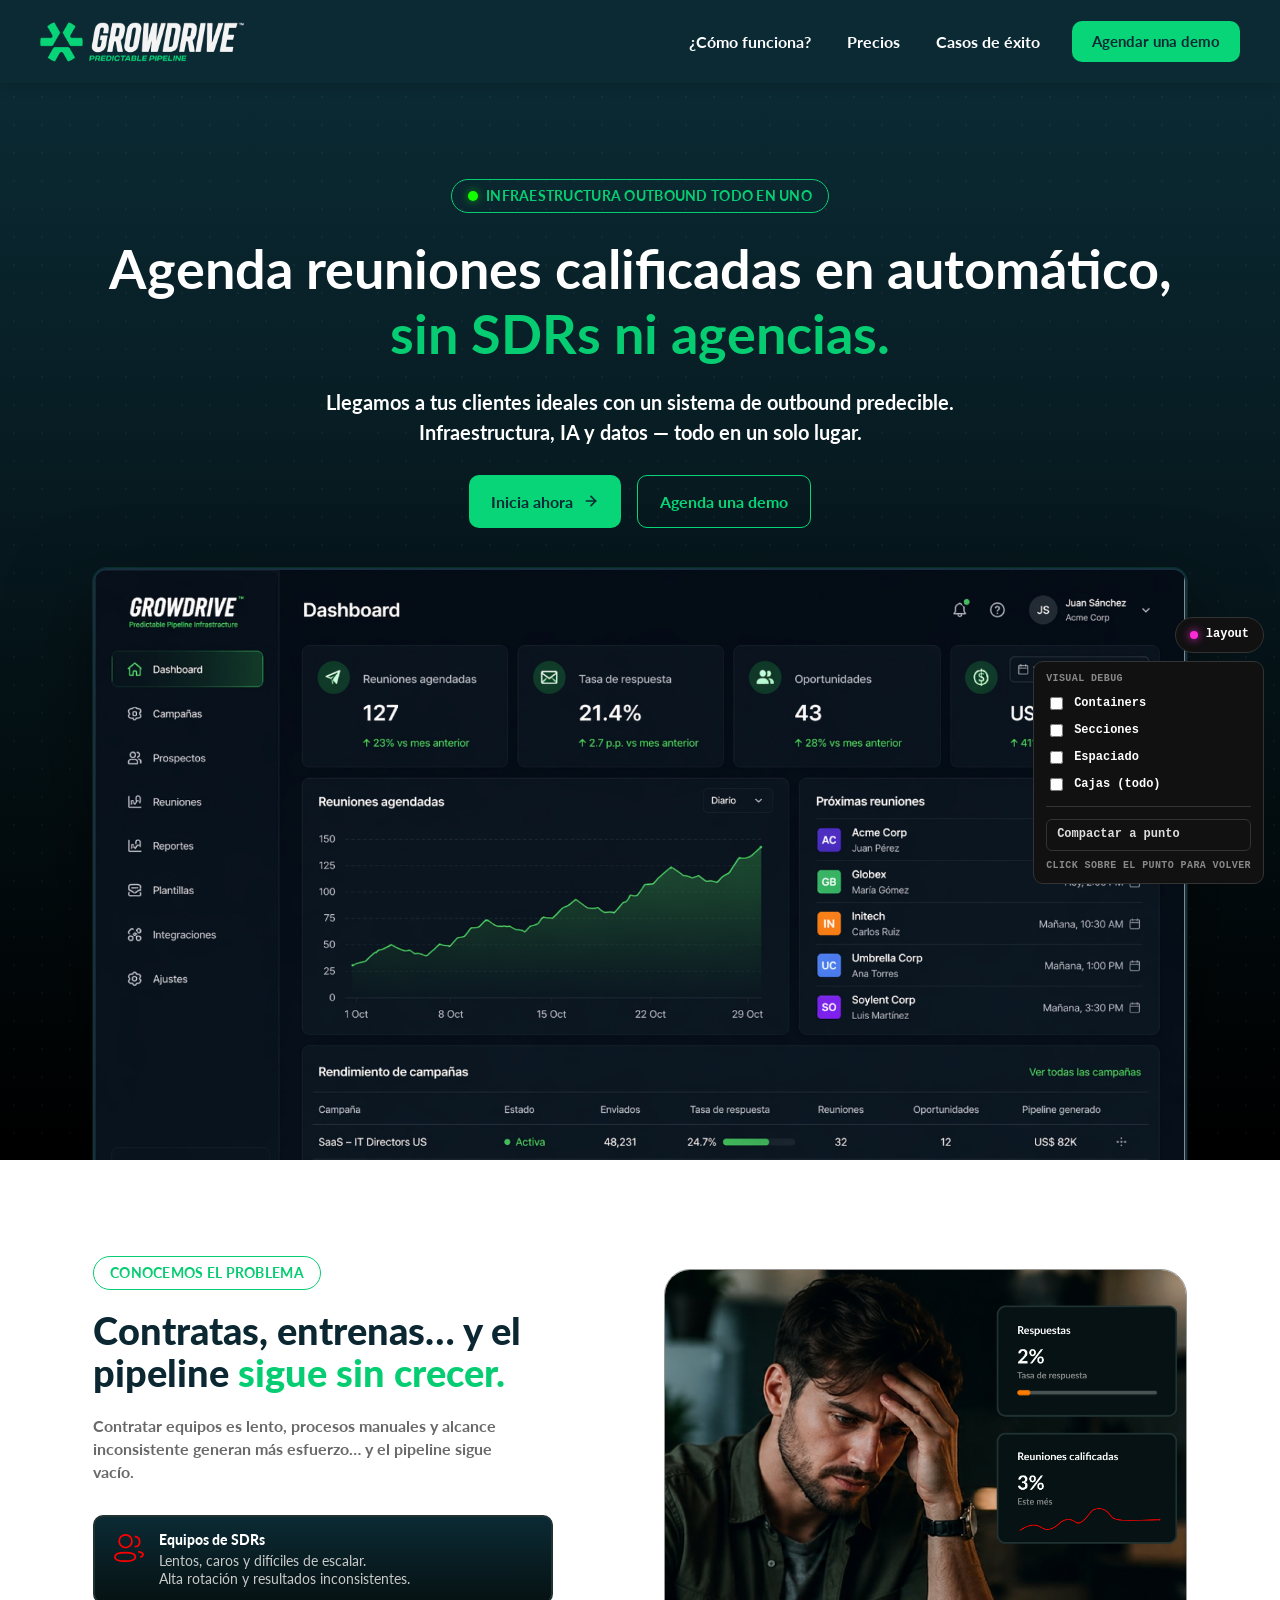
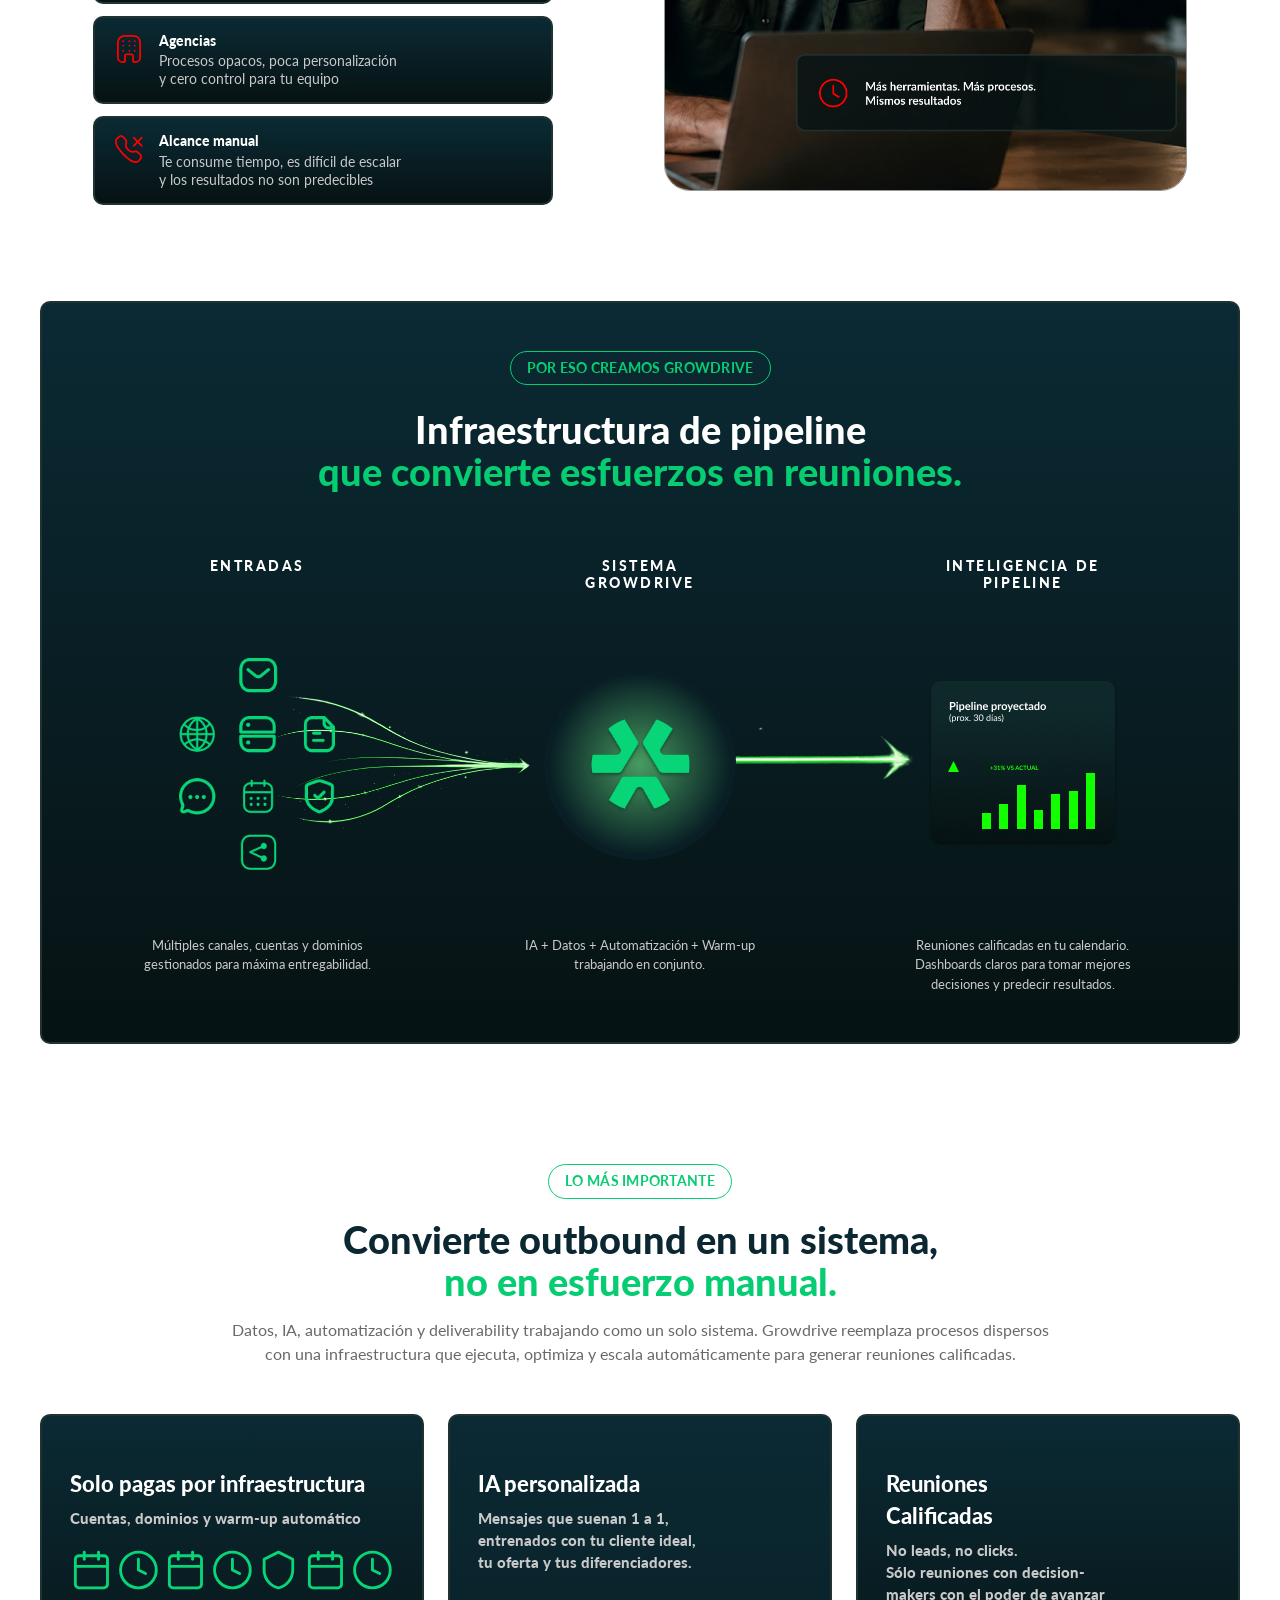
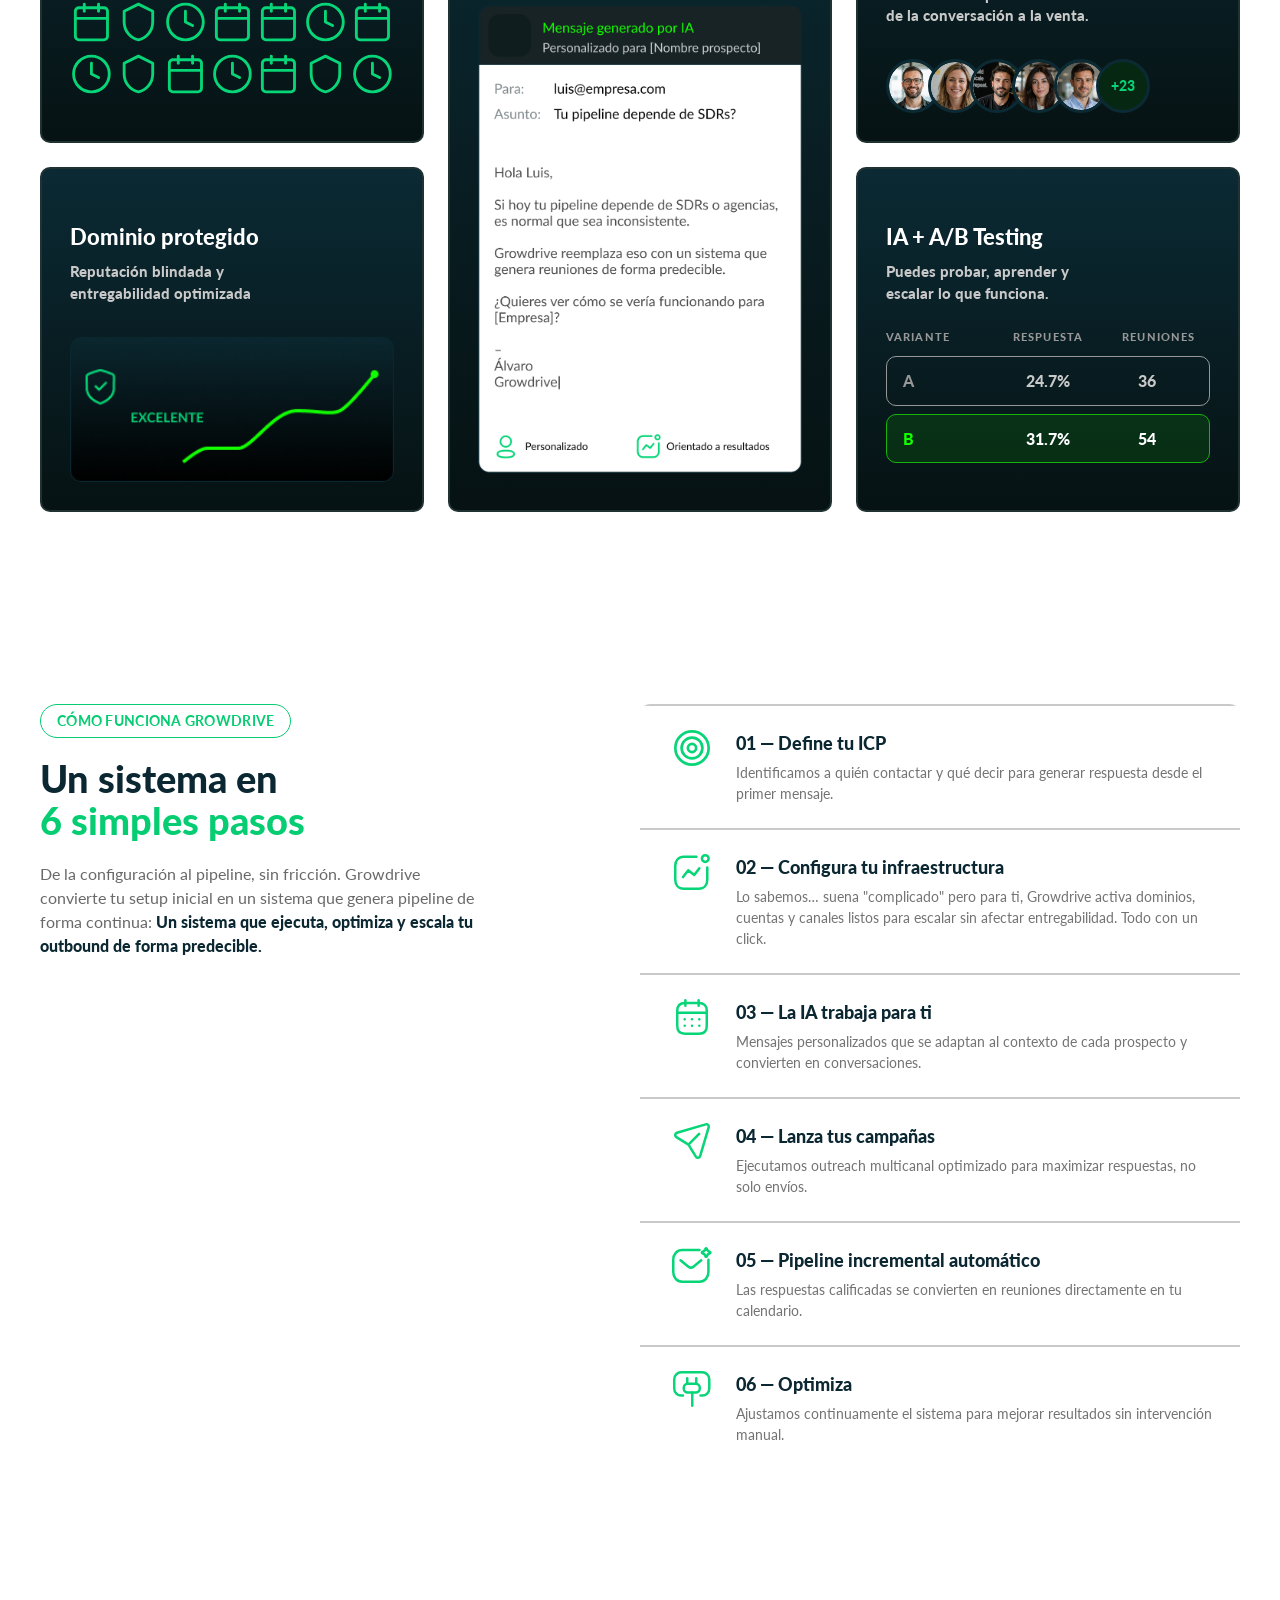
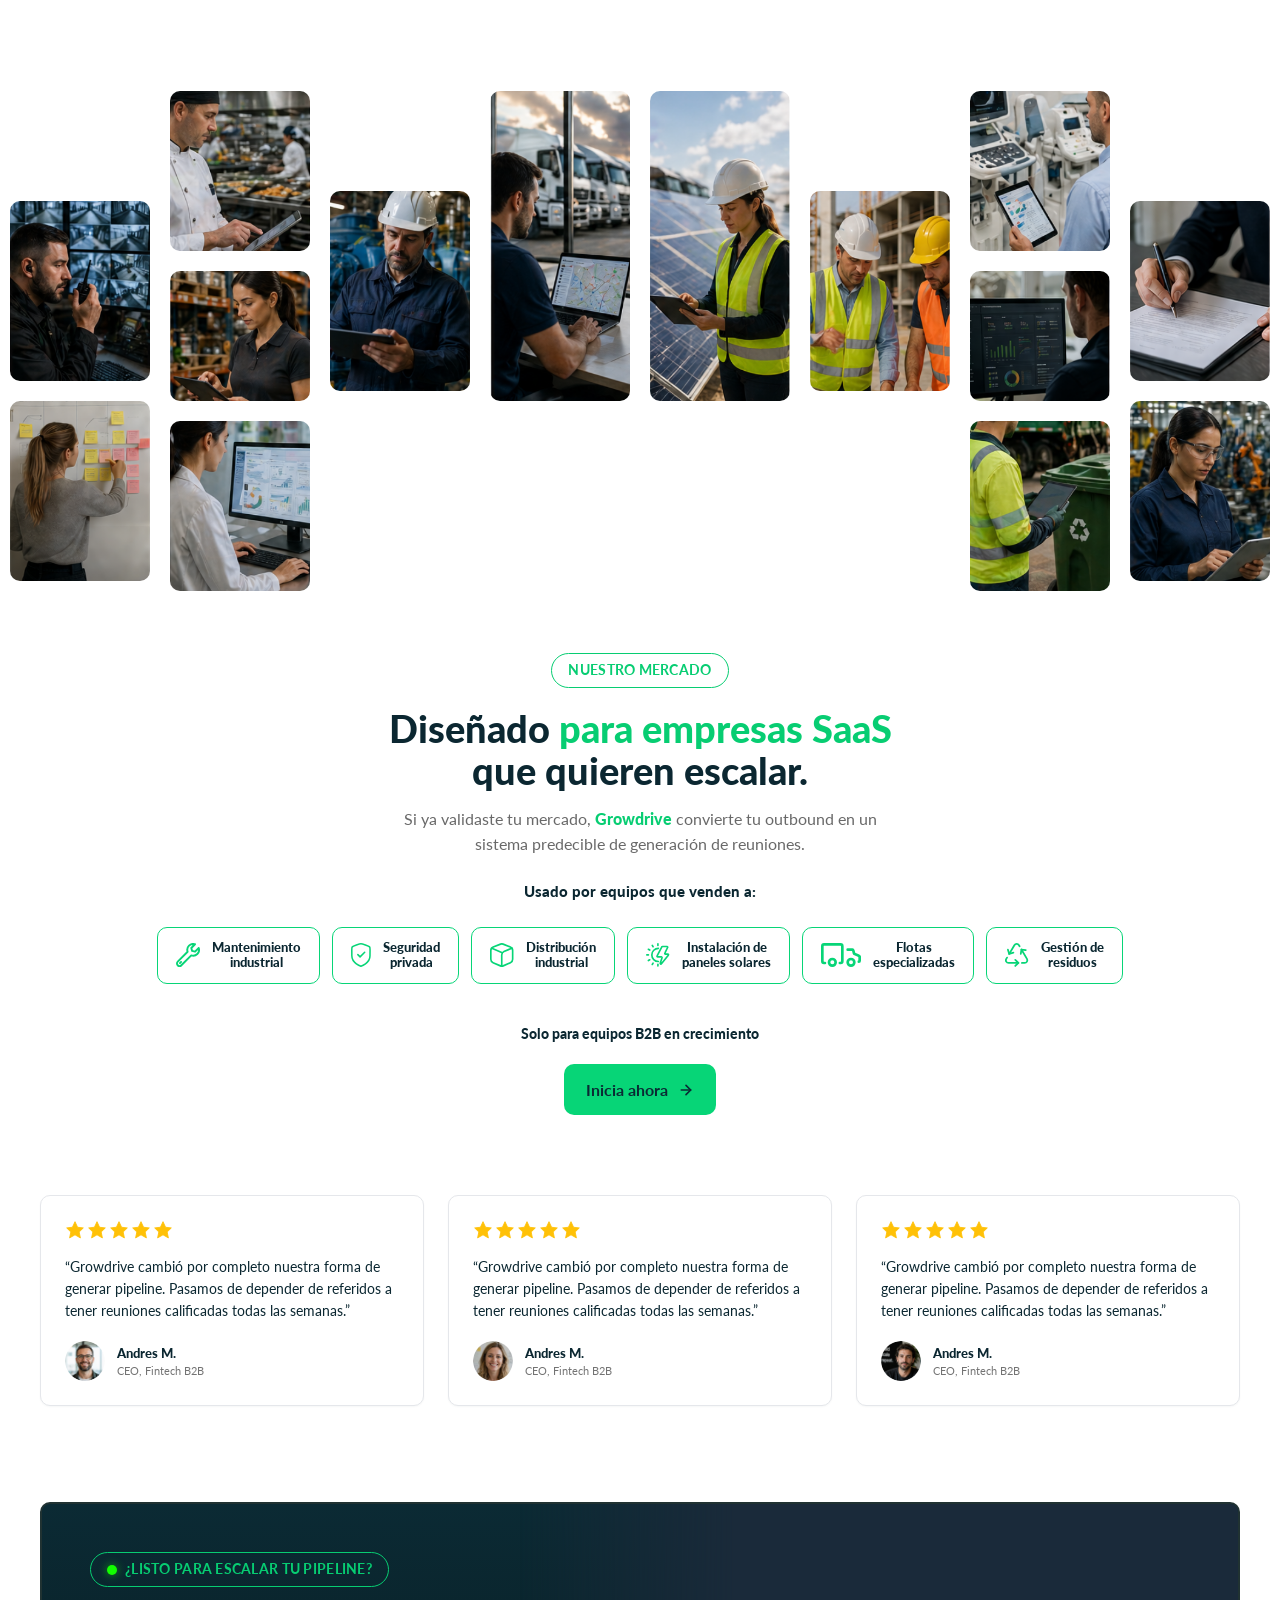
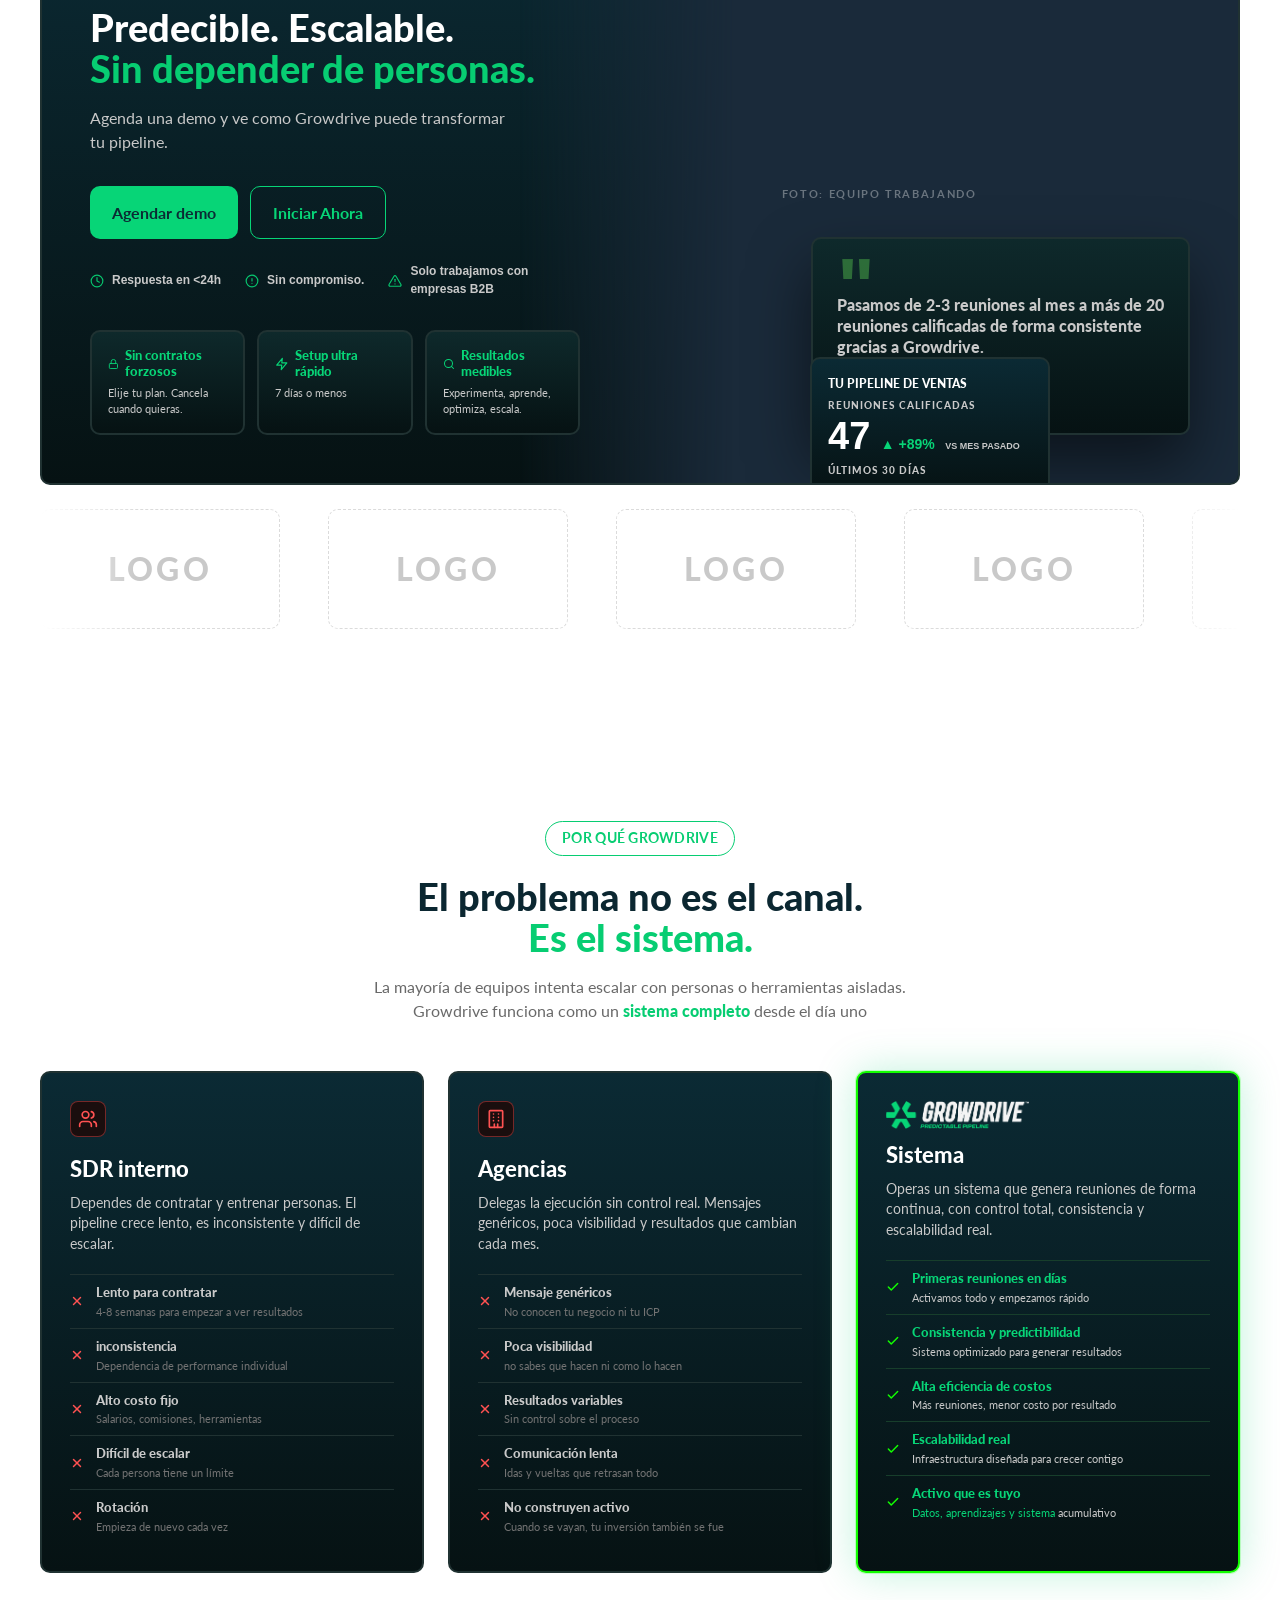
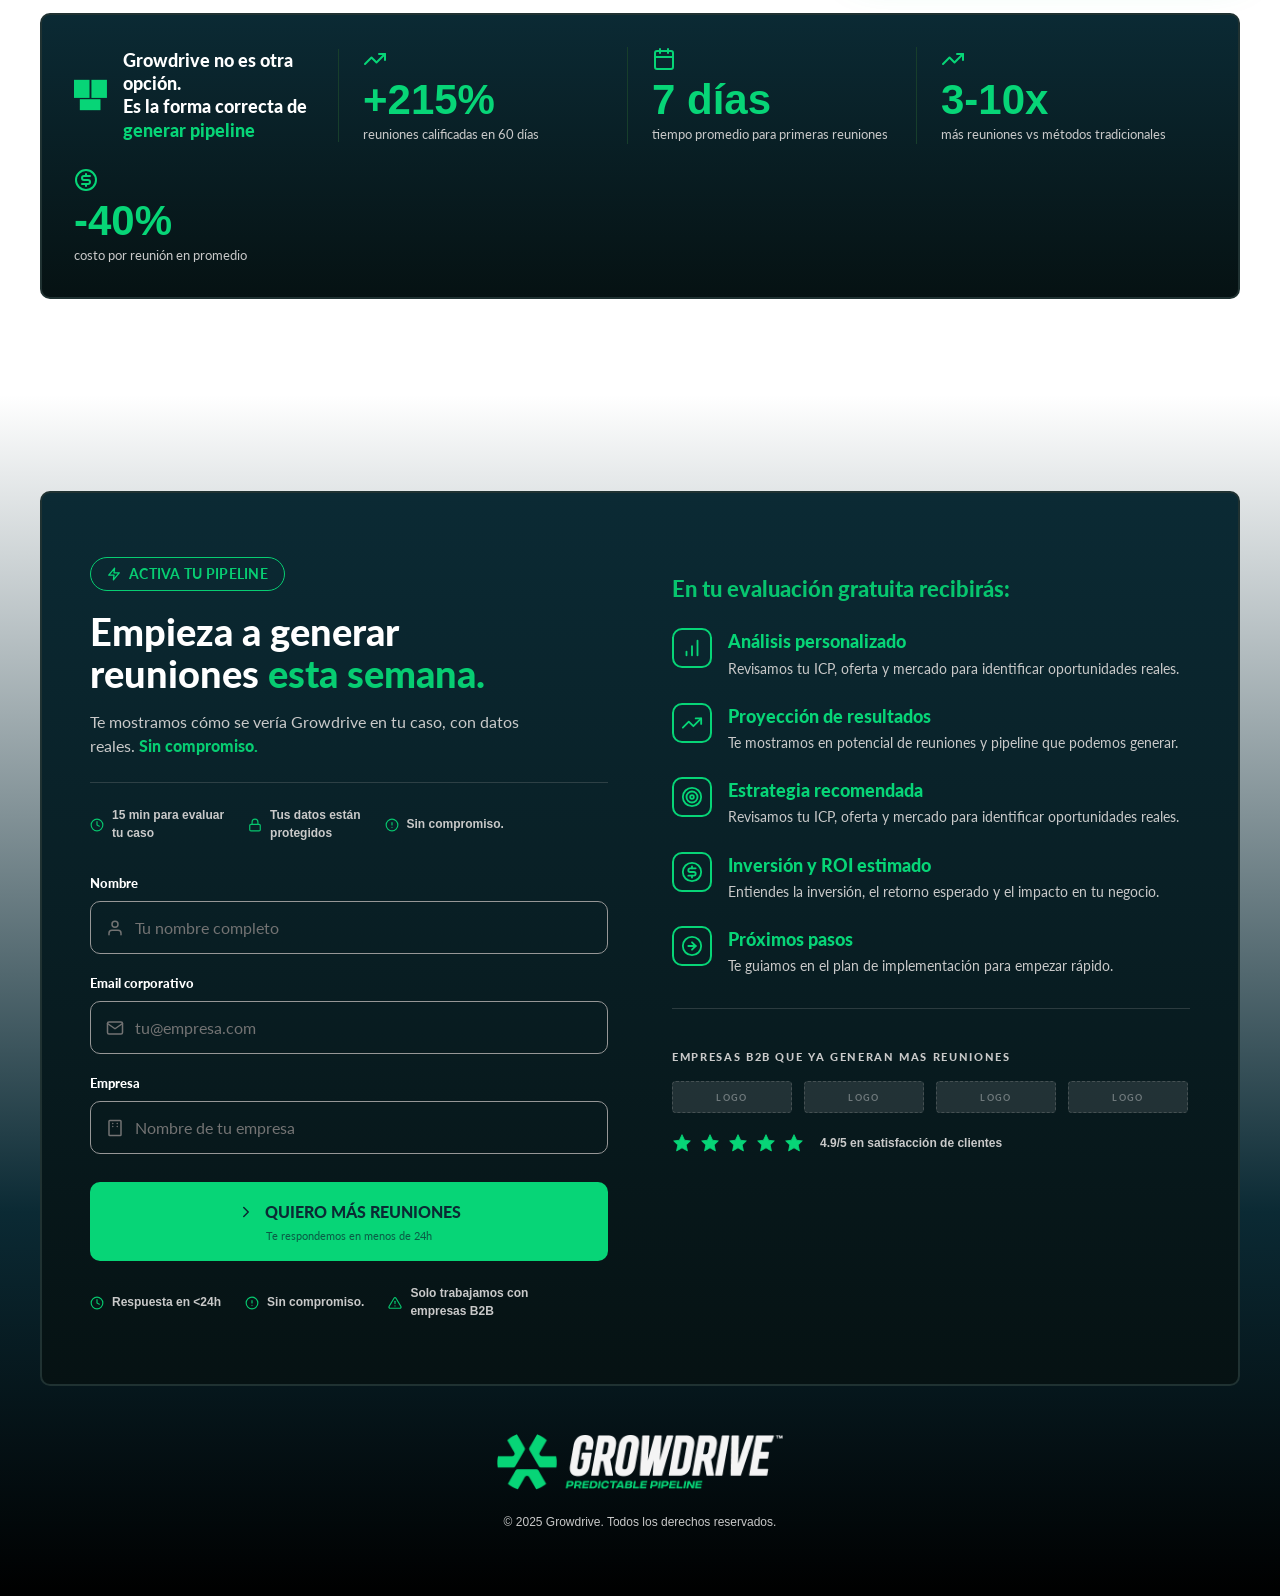
==== commit 725cfb1e: "Agregar favicon (grow.svg) en pestaña del navegador Co-Authored-By: Claude Opus 4.7 (1M context) <no" ====
--- a/divided-page/index.html
+++ b/divided-page/index.html
@@ -3,6 +3,7 @@
 <head>
   <meta charset="UTF-8">
   <meta name="viewport" content="width=device-width, initial-scale=1">
+  <link rel="icon" type="image/svg+xml" href="assets/svg/grow.svg">
   <title>Growdrive — Agenda reuniones calificadas en automático</title>
   <link rel="preconnect" href="https://fonts.googleapis.com">
   <link rel="preconnect" href="https://fonts.gstatic.com" crossorigin>
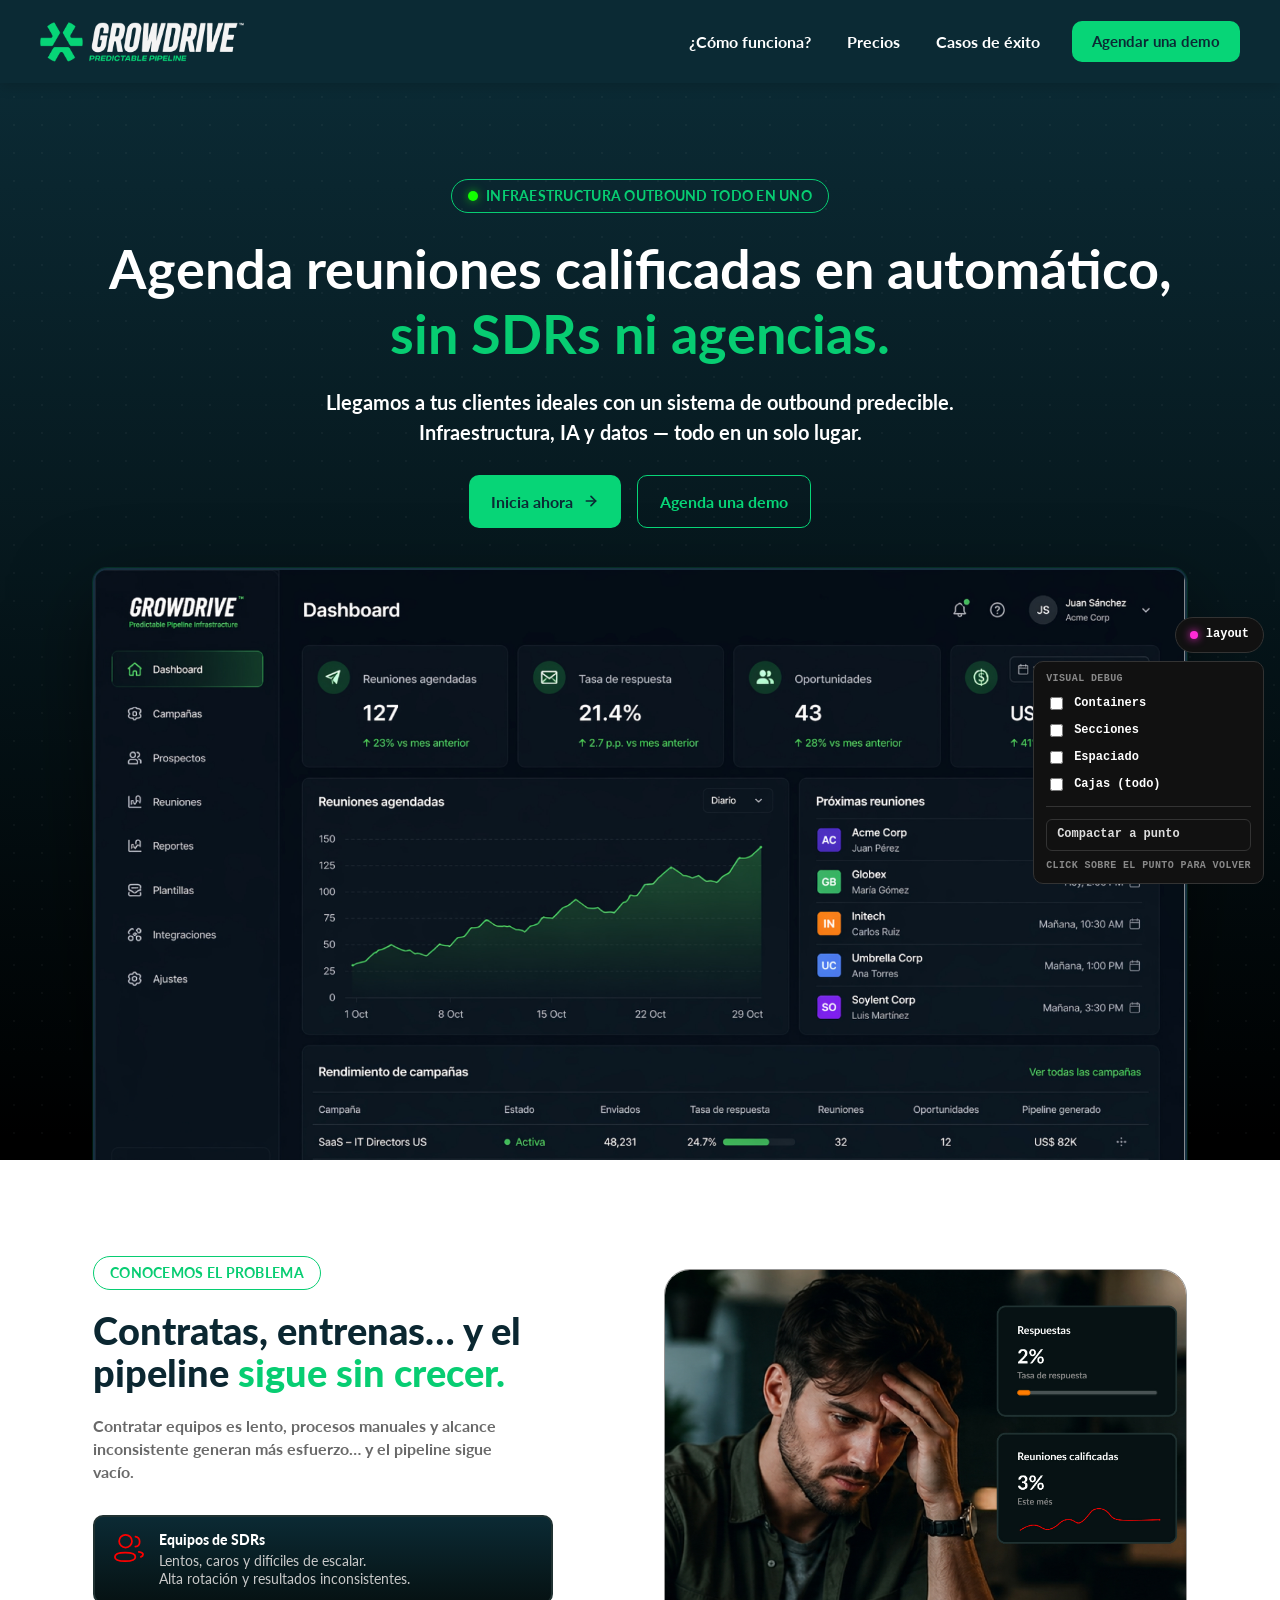
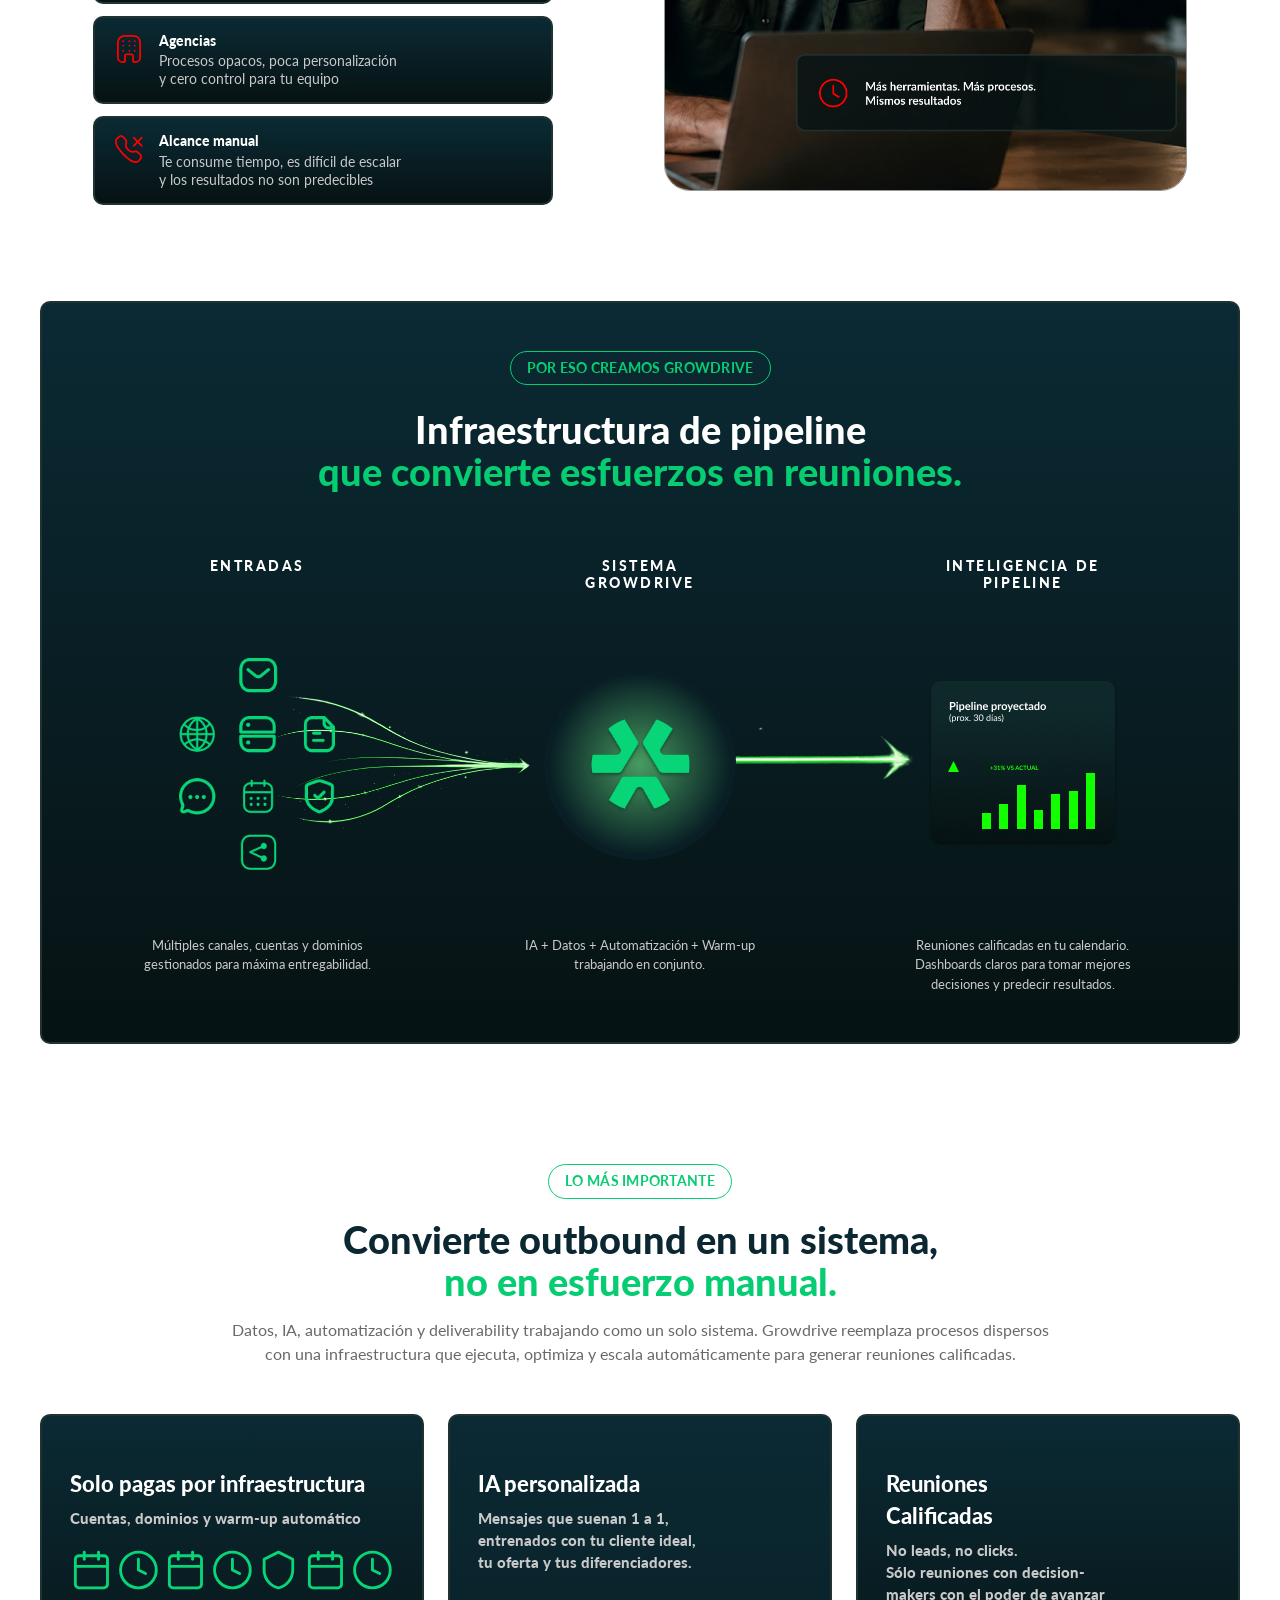
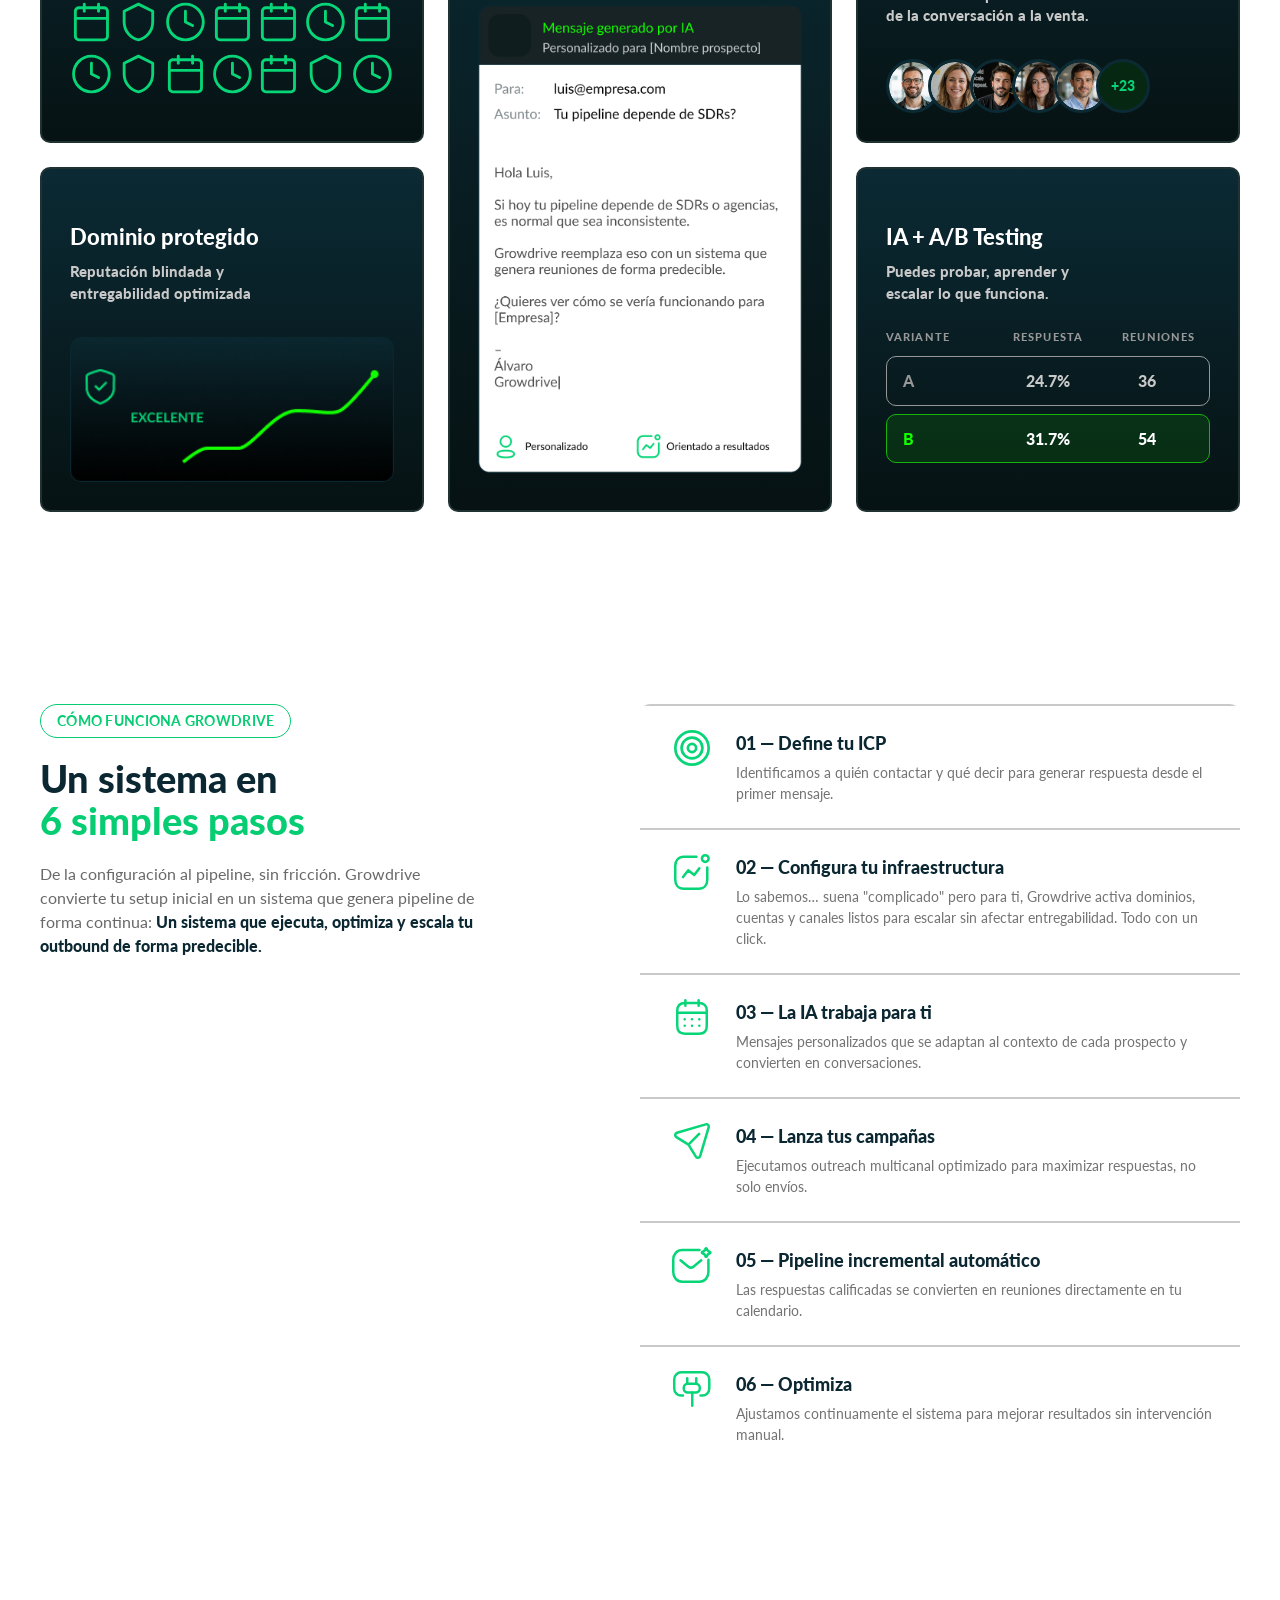
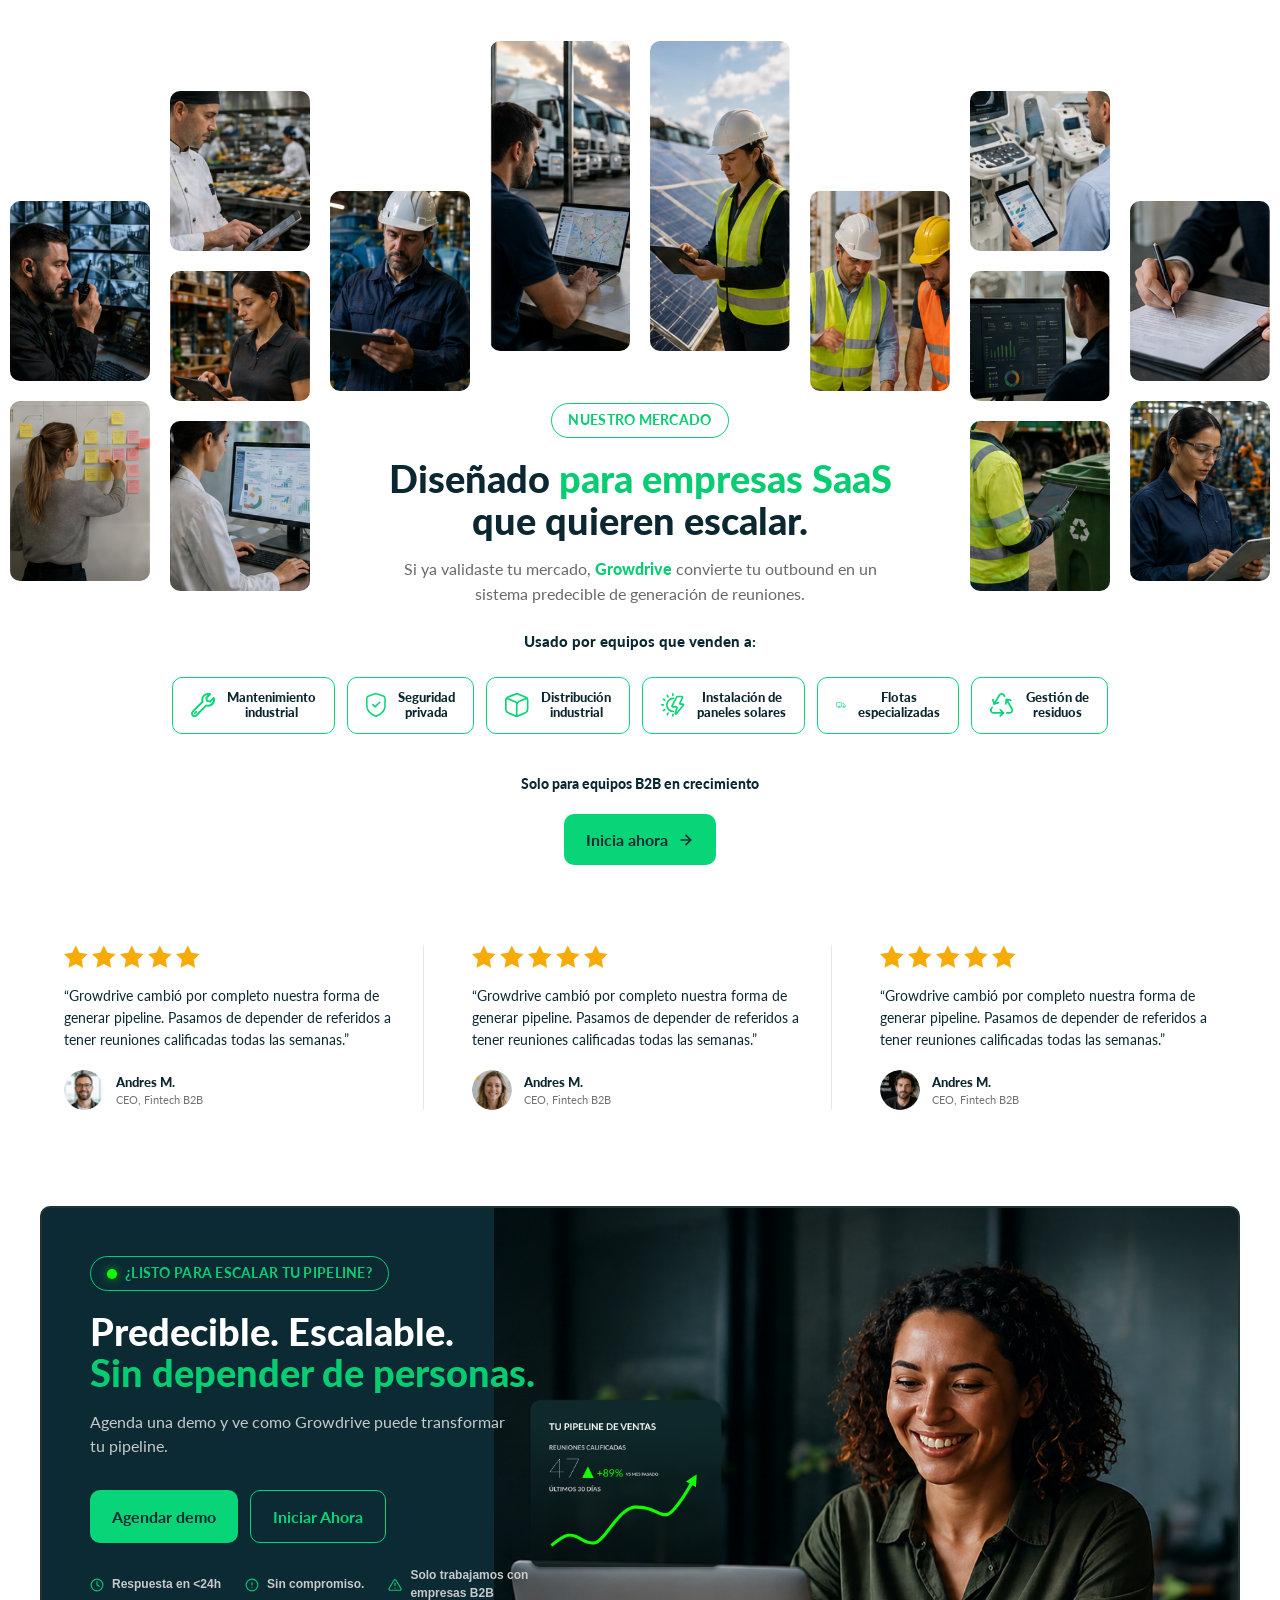
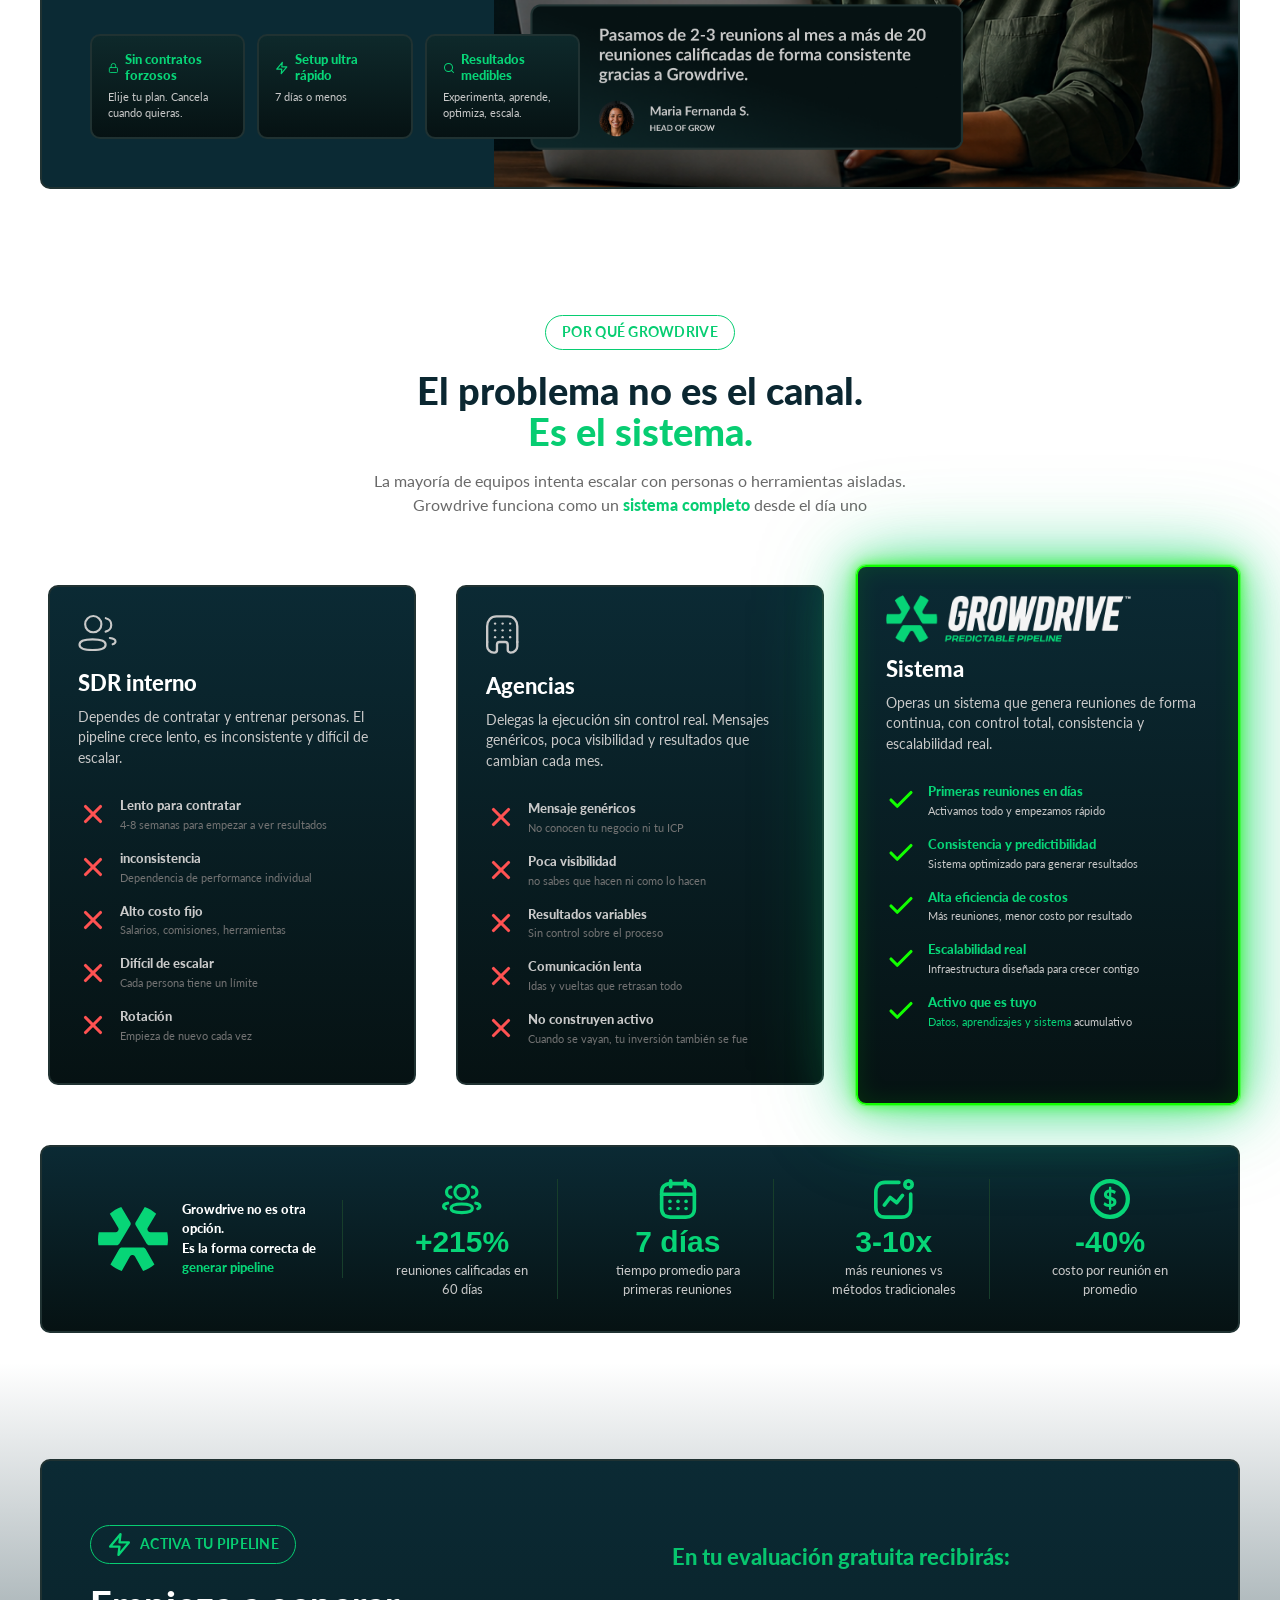
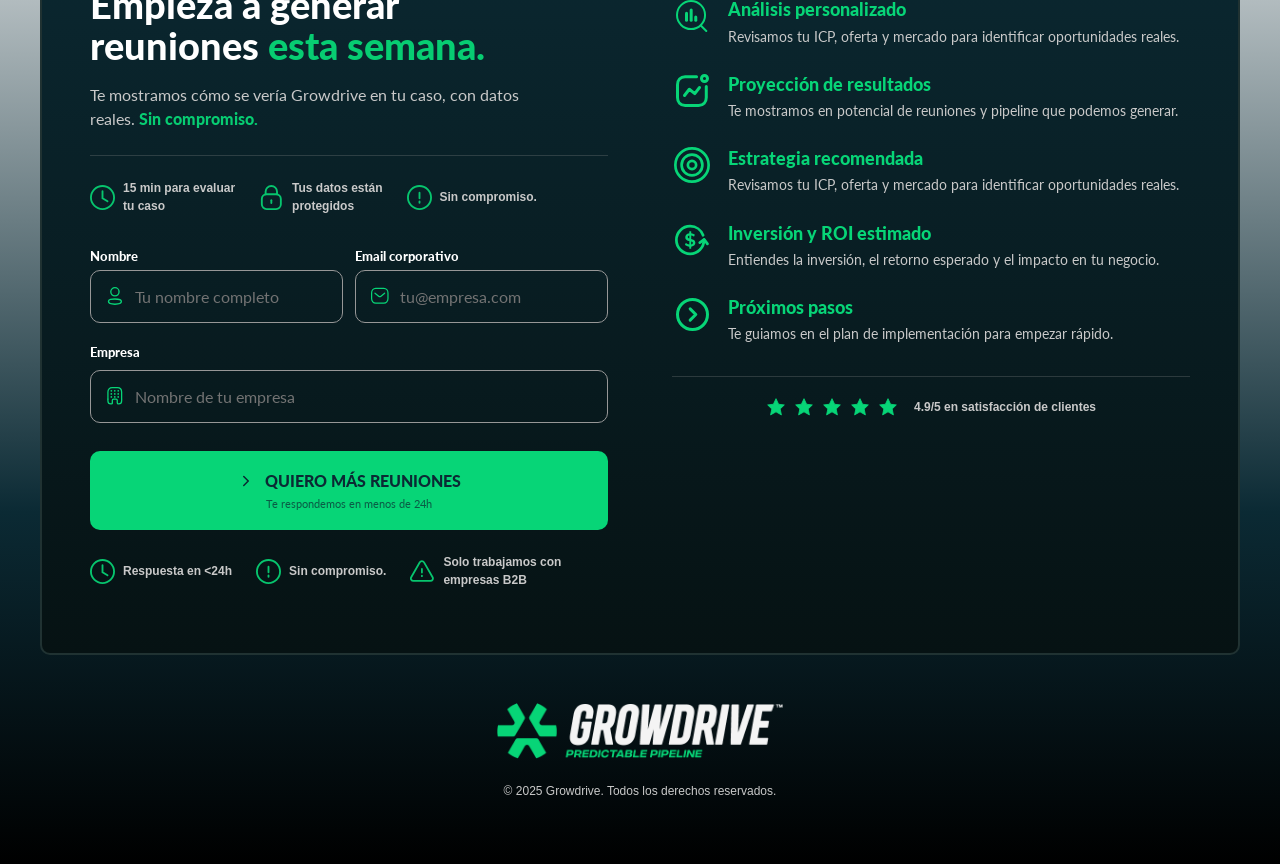
==== commit c19314cf: "Cablear assets reales + ajustes secciones market/scaling/why/final Co-Authored-By: Claude Opus 4.7 (" ====
--- a/divided-page/index.html
+++ b/divided-page/index.html
@@ -363,10 +363,10 @@
       <img src="assets/market6.png" alt="" style="position:absolute;left:320px;top:130px;width:140px;height:200px">
 
       <!-- col 4 — 1 foto tall (centro izq) -->
-      <img src="assets/market7.png" alt="" style="position:absolute;left:480px;top:30px;width:140px;height:310px">
+      <img src="assets/market7.png" alt="" style="position:absolute;left:480px;top:-20px;width:140px;height:310px">
 
       <!-- col 5 — 1 foto tall (centro der) -->
-      <img src="assets/market8.png" alt="" style="position:absolute;left:640px;top:30px;width:140px;height:310px">
+      <img src="assets/market8.png" alt="" style="position:absolute;left:640px;top:-20px;width:140px;height:310px">
 
       <!-- col 6 — 1 foto tall -->
       <img src="assets/market9.png" alt="" style="position:absolute;left:800px;top:130px;width:140px;height:200px">
@@ -382,7 +382,7 @@
     </div>
 
     <!-- Centered copy -->
-    <div style="text-align:center">
+    <div style="text-align:center;margin-top:-250px">
       <span class="pill">Nuestro mercado</span>
       <h2 class="h-display-2" style="color:#0B2731;margin-top:20px">
         Diseñado <span style="color:#07CD72">para empresas SaaS</span><br>
@@ -413,7 +413,7 @@
           <span class="industry__text">Instalación de<br>paneles solares</span>
         </span>
         <span class="industry" style="padding:12px 18px;align-items:center">
-          <img src="assets/svg/flotas.svg" alt="" style="height:24px;width:auto;flex-shrink:0">
+          <img src="assets/svg/flotas.svg" alt="" style="height:6px;width:auto;flex-shrink:0">
           <span class="industry__text">Flotas<br>especializadas</span>
         </span>
         <span class="industry" style="padding:12px 18px;align-items:center">
@@ -436,12 +436,12 @@
     <!-- Testimonials -->
     <div class="market__testimonials">
       <article class="testimonial">
-        <div style="display:flex;gap:2px;margin-bottom:16px">
-          <svg width="20" height="20" viewBox="0 0 24 24" fill="#FFC107" stroke="#FFC107" stroke-width="1" stroke-linejoin="round" aria-hidden="true"><polygon points="12 2 15.1 8.7 22 9.5 17 14.4 18.5 21.5 12 17.8 5.5 21.5 7 14.4 2 9.5 8.9 8.7 12 2"/></svg>
-          <svg width="20" height="20" viewBox="0 0 24 24" fill="#FFC107" stroke="#FFC107" stroke-width="1" stroke-linejoin="round" aria-hidden="true"><polygon points="12 2 15.1 8.7 22 9.5 17 14.4 18.5 21.5 12 17.8 5.5 21.5 7 14.4 2 9.5 8.9 8.7 12 2"/></svg>
-          <svg width="20" height="20" viewBox="0 0 24 24" fill="#FFC107" stroke="#FFC107" stroke-width="1" stroke-linejoin="round" aria-hidden="true"><polygon points="12 2 15.1 8.7 22 9.5 17 14.4 18.5 21.5 12 17.8 5.5 21.5 7 14.4 2 9.5 8.9 8.7 12 2"/></svg>
-          <svg width="20" height="20" viewBox="0 0 24 24" fill="#FFC107" stroke="#FFC107" stroke-width="1" stroke-linejoin="round" aria-hidden="true"><polygon points="12 2 15.1 8.7 22 9.5 17 14.4 18.5 21.5 12 17.8 5.5 21.5 7 14.4 2 9.5 8.9 8.7 12 2"/></svg>
-          <svg width="20" height="20" viewBox="0 0 24 24" fill="#FFC107" stroke="#FFC107" stroke-width="1" stroke-linejoin="round" aria-hidden="true"><polygon points="12 2 15.1 8.7 22 9.5 17 14.4 18.5 21.5 12 17.8 5.5 21.5 7 14.4 2 9.5 8.9 8.7 12 2"/></svg>
+        <div class="testimonial__stars">
+          <img src="assets/svg/star.svg" alt="">
+          <img src="assets/svg/star.svg" alt="">
+          <img src="assets/svg/star.svg" alt="">
+          <img src="assets/svg/star.svg" alt="">
+          <img src="assets/svg/star.svg" alt="">
         </div>
         <p class="testimonial__quote">“Growdrive cambió por completo nuestra forma de generar pipeline. Pasamos de depender de referidos a tener reuniones calificadas todas las semanas.”</p>
         <div class="testimonial__by">
@@ -454,12 +454,12 @@
       </article>
 
       <article class="testimonial">
-        <div style="display:flex;gap:2px;margin-bottom:16px">
-          <svg width="20" height="20" viewBox="0 0 24 24" fill="#FFC107" stroke="#FFC107" stroke-width="1" stroke-linejoin="round" aria-hidden="true"><polygon points="12 2 15.1 8.7 22 9.5 17 14.4 18.5 21.5 12 17.8 5.5 21.5 7 14.4 2 9.5 8.9 8.7 12 2"/></svg>
-          <svg width="20" height="20" viewBox="0 0 24 24" fill="#FFC107" stroke="#FFC107" stroke-width="1" stroke-linejoin="round" aria-hidden="true"><polygon points="12 2 15.1 8.7 22 9.5 17 14.4 18.5 21.5 12 17.8 5.5 21.5 7 14.4 2 9.5 8.9 8.7 12 2"/></svg>
-          <svg width="20" height="20" viewBox="0 0 24 24" fill="#FFC107" stroke="#FFC107" stroke-width="1" stroke-linejoin="round" aria-hidden="true"><polygon points="12 2 15.1 8.7 22 9.5 17 14.4 18.5 21.5 12 17.8 5.5 21.5 7 14.4 2 9.5 8.9 8.7 12 2"/></svg>
-          <svg width="20" height="20" viewBox="0 0 24 24" fill="#FFC107" stroke="#FFC107" stroke-width="1" stroke-linejoin="round" aria-hidden="true"><polygon points="12 2 15.1 8.7 22 9.5 17 14.4 18.5 21.5 12 17.8 5.5 21.5 7 14.4 2 9.5 8.9 8.7 12 2"/></svg>
-          <svg width="20" height="20" viewBox="0 0 24 24" fill="#FFC107" stroke="#FFC107" stroke-width="1" stroke-linejoin="round" aria-hidden="true"><polygon points="12 2 15.1 8.7 22 9.5 17 14.4 18.5 21.5 12 17.8 5.5 21.5 7 14.4 2 9.5 8.9 8.7 12 2"/></svg>
+        <div class="testimonial__stars">
+          <img src="assets/svg/star.svg" alt="">
+          <img src="assets/svg/star.svg" alt="">
+          <img src="assets/svg/star.svg" alt="">
+          <img src="assets/svg/star.svg" alt="">
+          <img src="assets/svg/star.svg" alt="">
         </div>
         <p class="testimonial__quote">“Growdrive cambió por completo nuestra forma de generar pipeline. Pasamos de depender de referidos a tener reuniones calificadas todas las semanas.”</p>
         <div class="testimonial__by">
@@ -472,12 +472,12 @@
       </article>
 
       <article class="testimonial">
-        <div style="display:flex;gap:2px;margin-bottom:16px">
-          <svg width="20" height="20" viewBox="0 0 24 24" fill="#FFC107" stroke="#FFC107" stroke-width="1" stroke-linejoin="round" aria-hidden="true"><polygon points="12 2 15.1 8.7 22 9.5 17 14.4 18.5 21.5 12 17.8 5.5 21.5 7 14.4 2 9.5 8.9 8.7 12 2"/></svg>
-          <svg width="20" height="20" viewBox="0 0 24 24" fill="#FFC107" stroke="#FFC107" stroke-width="1" stroke-linejoin="round" aria-hidden="true"><polygon points="12 2 15.1 8.7 22 9.5 17 14.4 18.5 21.5 12 17.8 5.5 21.5 7 14.4 2 9.5 8.9 8.7 12 2"/></svg>
-          <svg width="20" height="20" viewBox="0 0 24 24" fill="#FFC107" stroke="#FFC107" stroke-width="1" stroke-linejoin="round" aria-hidden="true"><polygon points="12 2 15.1 8.7 22 9.5 17 14.4 18.5 21.5 12 17.8 5.5 21.5 7 14.4 2 9.5 8.9 8.7 12 2"/></svg>
-          <svg width="20" height="20" viewBox="0 0 24 24" fill="#FFC107" stroke="#FFC107" stroke-width="1" stroke-linejoin="round" aria-hidden="true"><polygon points="12 2 15.1 8.7 22 9.5 17 14.4 18.5 21.5 12 17.8 5.5 21.5 7 14.4 2 9.5 8.9 8.7 12 2"/></svg>
-          <svg width="20" height="20" viewBox="0 0 24 24" fill="#FFC107" stroke="#FFC107" stroke-width="1" stroke-linejoin="round" aria-hidden="true"><polygon points="12 2 15.1 8.7 22 9.5 17 14.4 18.5 21.5 12 17.8 5.5 21.5 7 14.4 2 9.5 8.9 8.7 12 2"/></svg>
+        <div class="testimonial__stars">
+          <img src="assets/svg/star.svg" alt="">
+          <img src="assets/svg/star.svg" alt="">
+          <img src="assets/svg/star.svg" alt="">
+          <img src="assets/svg/star.svg" alt="">
+          <img src="assets/svg/star.svg" alt="">
         </div>
         <p class="testimonial__quote">“Growdrive cambió por completo nuestra forma de generar pipeline. Pasamos de depender de referidos a tener reuniones calificadas todas las semanas.”</p>
         <div class="testimonial__by">
@@ -496,7 +496,7 @@
   <div class="container">
     <div class="card scaling__box">
       <div class="scaling__bg" aria-hidden="true">
-        <div class="placeholder placeholder--team" data-label="Foto: equipo trabajando"></div>
+        <img src="assets/mujer-exitosa.png" alt="" style="width:100%;height:100%;object-fit:contain;object-position:left;display:block">
       </div>
 
       <div class="scaling__copy">
@@ -557,37 +557,10 @@
           </div>
         </div>
       </div>
-
-      <div class="scaling__quote">
-        <!-- pipeline mini-stat -->
-        <div class="card" style="position:absolute;right:140px;top:120px;padding:16px;width:240px;z-index:3">
-          <div style="color:#fff;font-size:12px;font-weight:900">TU PIPELINE DE VENTAS</div>
-          <div style="color:var(--gray-1);font-size:10px;font-weight:900;letter-spacing:.1em;margin-top:6px">REUNIONES CALIFICADAS</div>
-          <div style="color:#fff;font-size:38px;font-weight:900;font-family:Arial,sans-serif;margin-top:4px;line-height:1">
-            47 <span style="color:#07D577;font-size:14px">▲ +89%</span> <span style="color:var(--gray-1);font-size:9px;font-weight:900">VS MES PASADO</span>
-          </div>
-          <div style="color:var(--gray-1);font-size:10px;font-weight:900;letter-spacing:.1em;margin-top:8px">ÚLTIMOS 30 DÍAS</div>
-        </div>
-
-        <div class="scaling__quote-card">
-          <div class="scaling__quote-mark">"</div>
-          <p class="scaling__quote-text">
-            Pasamos de 2-3 reuniones al mes a más de 20<br>
-            reuniones calificadas de forma consistente<br>
-            gracias a Growdrive.
-          </p>
-          <div class="scaling__quote-by">
-            <span class="placeholder placeholder--avatar" data-label="" style="width:36px;height:36px"></span>
-            <div>
-              <div class="scaling__quote-name">Maria Fernanda S.</div>
-              <div class="scaling__quote-role">HEAD OF GROW</div>
-            </div>
-          </div>
-        </div>
-      </div>
     </div>
 
     <!-- Marquee de logos -->
+    <!-- Desactivado temporalmente (logos placeholder)
     <div class="marquee-mask" style="margin-top:24px">
       <div class="marquee-track">
         <div class="card placeholder--logo" style="height:120px;width:240px;display:grid;place-items:center;color:var(--gray-1);font-size:32px;font-weight:900;letter-spacing:.1em">LOGO</div>
@@ -596,15 +569,16 @@
         <div class="card placeholder--logo" style="height:120px;width:240px;display:grid;place-items:center;color:var(--gray-1);font-size:32px;font-weight:900;letter-spacing:.1em">LOGO</div>
         <div class="card placeholder--logo" style="height:120px;width:240px;display:grid;place-items:center;color:var(--gray-1);font-size:32px;font-weight:900;letter-spacing:.1em">LOGO</div>
         <div class="card placeholder--logo" style="height:120px;width:240px;display:grid;place-items:center;color:var(--gray-1);font-size:32px;font-weight:900;letter-spacing:.1em">LOGO</div>
-        <!-- duplicado para marquee infinito -->
-        <div class="card placeholder--logo" style="height:120px;width:240px;display:grid;place-items:center;color:var(--gray-1);font-size:32px;font-weight:900;letter-spacing:.1em">LOGO</div>
-        <div class="card placeholder--logo" style="height:120px;width:240px;display:grid;place-items:center;color:var(--gray-1);font-size:32px;font-weight:900;letter-spacing:.1em">LOGO</div>
-        <div class="card placeholder--logo" style="height:120px;width:240px;display:grid;place-items:center;color:var(--gray-1);font-size:32px;font-weight:900;letter-spacing:.1em">LOGO</div>
-        <div class="card placeholder--logo" style="height:120px;width:240px;display:grid;place-items:center;color:var(--gray-1);font-size:32px;font-weight:900;letter-spacing:.1em">LOGO</div>
-        <div class="card placeholder--logo" style="height:120px;width:240px;display:grid;place-items:center;color:var(--gray-1);font-size:32px;font-weight:900;letter-spacing:.1em">LOGO</div>
-        <div class="card placeholder--logo" style="height:120px;width:240px;display:grid;place-items:center;color:var(--gray-1);font-size:32px;font-weight:900;letter-spacing:.1em">LOGO</div>
-      </div>
-    </div>
+        <div class="card placeholder--logo" style="height:120px;width:240px;display:grid;place-items:center;color:var(--gray-1);font-size:32px;font-weight:900;letter-spacing:.1em">LOGO</div>
+        <div class="card placeholder--logo" style="height:120px;width:240px;display:grid;place-items:center;color:var(--gray-1);font-size:32px;font-weight:900;letter-spacing:.1em">LOGO</div>
+        <div class="card placeholder--logo" style="height:120px;width:240px;display:grid;place-items:center;color:var(--gray-1);font-size:32px;font-weight:900;letter-spacing:.1em">LOGO</div>
+        <div class="card placeholder--logo" style="height:120px;width:240px;display:grid;place-items:center;color:var(--gray-1);font-size:32px;font-weight:900;letter-spacing:.1em">LOGO</div>
+        <div class="card placeholder--logo" style="height:120px;width:240px;display:grid;place-items:center;color:var(--gray-1);font-size:32px;font-weight:900;letter-spacing:.1em">LOGO</div>
+        <div class="card placeholder--logo" style="height:120px;width:240px;display:grid;place-items:center;color:var(--gray-1);font-size:32px;font-weight:900;letter-spacing:.1em">LOGO</div>
+      </div>
+    </div>
+    -->
+
   </div>
 </section>
 
@@ -625,49 +599,47 @@
     <div class="why__grid">
       <!-- SDR interno -->
       <article class="card why-card why-card--bad">
-        <span style="display:inline-flex;width:36px;height:36px;border-radius:8px;border:1px solid rgba(255,82,82,.4);align-items:center;justify-content:center;color:#FF5252;background:#1a0e0e">
-          <svg width="20" height="20" viewBox="0 0 24 24" fill="none" stroke="currentColor" stroke-width="2" stroke-linecap="round" stroke-linejoin="round" aria-hidden="true">
-            <path d="M16 21v-2a4 4 0 0 0-4-4H6a4 4 0 0 0-4 4v2"/>
-            <circle cx="9" cy="7" r="4"/>
-            <path d="M22 21v-2a4 4 0 0 0-3-3.87"/>
-            <path d="M16 3.13a4 4 0 0 1 0 7.75"/>
-          </svg>
-        </span>
+        <svg width="39" height="36" viewBox="0 0 54 51" fill="none" stroke="#C9C9C9" stroke-width="3" stroke-linecap="round" stroke-linejoin="round" aria-hidden="true" style="display:block">
+          <path fill-rule="evenodd" clip-rule="evenodd" d="M20 34.5C29.9746 34.5 38.5 35.9973 38.5 41.9786C38.5 47.9598 30.0314 49.5 20 49.5C10.0227 49.5 1.5 48.0161 1.5 42.0321C1.5 36.0482 9.96587 34.5 20 34.5Z"/>
+          <path fill-rule="evenodd" clip-rule="evenodd" d="M21.0013 24.5C14.6501 24.5 9.5 19.3519 9.5 13C9.5 6.64812 14.6501 1.5 21.0013 1.5C27.3498 1.5 32.4999 6.64812 32.4999 13C32.5235 19.3283 27.4101 24.4764 21.0826 24.5H21.0013Z"/>
+          <path d="M38.5 23.5C43.0146 22.8441 46.4915 18.8389 46.5 13.9913C46.5 9.21356 43.1302 5.24916 38.7115 4.5"/>
+          <path d="M44.5 32.5C49.2107 33.0976 52.5 34.5049 52.5 37.4023C52.5 39.3968 50.951 40.6903 48.4484 41.5"/>
+        </svg>
         <h3 style="color:#fff;font-size:22px;font-weight:900;margin-top:16px">SDR interno</h3>
         <p class="why-card__intro" style="margin-top:8px">
           Dependes de contratar y entrenar personas. El pipeline crece lento, es inconsistente y difícil de escalar.
         </p>
 
         <div class="why-card__row">
-          <svg width="14" height="14" viewBox="0 0 24 24" fill="none" stroke="#FF5252" stroke-width="2.5" stroke-linecap="round" stroke-linejoin="round"><line x1="18" y1="6" x2="6" y2="18"/><line x1="6" y1="6" x2="18" y2="18"/></svg>
+          <svg width="30" height="30" viewBox="0 0 24 24" fill="none" stroke="#FF5252" stroke-width="2.5" stroke-linecap="round" stroke-linejoin="round"><line x1="18" y1="6" x2="6" y2="18"/><line x1="6" y1="6" x2="18" y2="18"/></svg>
           <div>
             <div style="color:var(--gray-1);font-weight:900">Lento para contratar</div>
             <div style="color:var(--gray-3);font-size:11px;font-weight:400;margin-top:2px">4-8 semanas para empezar a ver resultados</div>
           </div>
         </div>
         <div class="why-card__row">
-          <svg width="14" height="14" viewBox="0 0 24 24" fill="none" stroke="#FF5252" stroke-width="2.5" stroke-linecap="round" stroke-linejoin="round"><line x1="18" y1="6" x2="6" y2="18"/><line x1="6" y1="6" x2="18" y2="18"/></svg>
+          <svg width="30" height="30" viewBox="0 0 24 24" fill="none" stroke="#FF5252" stroke-width="2.5" stroke-linecap="round" stroke-linejoin="round"><line x1="18" y1="6" x2="6" y2="18"/><line x1="6" y1="6" x2="18" y2="18"/></svg>
           <div>
             <div style="color:var(--gray-1);font-weight:900">inconsistencia</div>
             <div style="color:var(--gray-3);font-size:11px;font-weight:400;margin-top:2px">Dependencia de performance individual</div>
           </div>
         </div>
         <div class="why-card__row">
-          <svg width="14" height="14" viewBox="0 0 24 24" fill="none" stroke="#FF5252" stroke-width="2.5" stroke-linecap="round" stroke-linejoin="round"><line x1="18" y1="6" x2="6" y2="18"/><line x1="6" y1="6" x2="18" y2="18"/></svg>
+          <svg width="30" height="30" viewBox="0 0 24 24" fill="none" stroke="#FF5252" stroke-width="2.5" stroke-linecap="round" stroke-linejoin="round"><line x1="18" y1="6" x2="6" y2="18"/><line x1="6" y1="6" x2="18" y2="18"/></svg>
           <div>
             <div style="color:var(--gray-1);font-weight:900">Alto costo fijo</div>
             <div style="color:var(--gray-3);font-size:11px;font-weight:400;margin-top:2px">Salarios, comisiones, herramientas</div>
           </div>
         </div>
         <div class="why-card__row">
-          <svg width="14" height="14" viewBox="0 0 24 24" fill="none" stroke="#FF5252" stroke-width="2.5" stroke-linecap="round" stroke-linejoin="round"><line x1="18" y1="6" x2="6" y2="18"/><line x1="6" y1="6" x2="18" y2="18"/></svg>
+          <svg width="30" height="30" viewBox="0 0 24 24" fill="none" stroke="#FF5252" stroke-width="2.5" stroke-linecap="round" stroke-linejoin="round"><line x1="18" y1="6" x2="6" y2="18"/><line x1="6" y1="6" x2="18" y2="18"/></svg>
           <div>
             <div style="color:var(--gray-1);font-weight:900">Difícil de escalar</div>
             <div style="color:var(--gray-3);font-size:11px;font-weight:400;margin-top:2px">Cada persona tiene un límite</div>
           </div>
         </div>
         <div class="why-card__row">
-          <svg width="14" height="14" viewBox="0 0 24 24" fill="none" stroke="#FF5252" stroke-width="2.5" stroke-linecap="round" stroke-linejoin="round"><line x1="18" y1="6" x2="6" y2="18"/><line x1="6" y1="6" x2="18" y2="18"/></svg>
+          <svg width="30" height="30" viewBox="0 0 24 24" fill="none" stroke="#FF5252" stroke-width="2.5" stroke-linecap="round" stroke-linejoin="round"><line x1="18" y1="6" x2="6" y2="18"/><line x1="6" y1="6" x2="18" y2="18"/></svg>
           <div>
             <div style="color:var(--gray-1);font-weight:900">Rotación</div>
             <div style="color:var(--gray-3);font-size:11px;font-weight:400;margin-top:2px">Empieza de nuevo cada vez</div>
@@ -677,50 +649,55 @@
 
       <!-- Agencias -->
       <article class="card why-card why-card--bad">
-        <span style="display:inline-flex;width:36px;height:36px;border-radius:8px;border:1px solid rgba(255,82,82,.4);align-items:center;justify-content:center;color:#FF5252;background:#1a0e0e">
-          <svg width="20" height="20" viewBox="0 0 24 24" fill="none" stroke="currentColor" stroke-width="2" stroke-linecap="round" stroke-linejoin="round" aria-hidden="true">
-            <rect x="4" y="2" width="16" height="20" rx="1"/>
-            <line x1="9" y1="6" x2="9" y2="6.01"/><line x1="15" y1="6" x2="15" y2="6.01"/>
-            <line x1="9" y1="10" x2="9" y2="10.01"/><line x1="15" y1="10" x2="15" y2="10.01"/>
-            <line x1="9" y1="14" x2="9" y2="14.01"/><line x1="15" y1="14" x2="15" y2="14.01"/>
-            <line x1="10" y1="22" x2="10" y2="18"/><line x1="14" y1="22" x2="14" y2="18"/>
-          </svg>
-        </span>
+        <svg width="33" height="39" viewBox="0 0 42 49" fill="none" stroke="#C9C9C9" stroke-width="3" stroke-linecap="round" stroke-linejoin="round" aria-hidden="true" style="display:block">
+          <path d="M39.8333 34.0833V14.1238C39.8333 6.72692 35.2967 1.5 28.0237 1.5H13.3096C6.03663 1.5 1.5 6.72692 1.5 14.1238V34.0833"/>
+          <path d="M1.5 34.0835V39.4276C1.5 43.8865 5.27783 47.5002 9.93756 47.5002H10.9434C12.6075 47.5002 13.9583 46.2087 13.9583 44.6144"/>
+          <path d="M13.9583 44.6144V37.4154C13.9583 35.5839 15.4787 34.0952 17.3624 34.0835H24.2615C26.1548 34.0835 27.6895 35.5745 27.6895 37.4154V44.6379C27.6871 46.1923 29.9318 47.4626 31.5311 47.5002C36.1161 47.5002 39.8333 43.8865 39.8333 39.4276V34.0835"/>
+          <path d="M30.7162 19.229H30.7421"/>
+          <path d="M21.1329 19.229H21.1588"/>
+          <path d="M11.5496 19.229H11.5754"/>
+          <path d="M30.7162 27.854H30.7421"/>
+          <path d="M21.1329 27.854H21.1588"/>
+          <path d="M11.5496 27.854H11.5754"/>
+          <path d="M30.7162 10.604H30.7421"/>
+          <path d="M21.1329 10.604H21.1588"/>
+          <path d="M11.5496 10.604H11.5754"/>
+        </svg>
         <h3 style="color:#fff;font-size:22px;font-weight:900;margin-top:16px">Agencias</h3>
         <p class="why-card__intro" style="margin-top:8px">
           Delegas la ejecución sin control real. Mensajes genéricos, poca visibilidad y resultados que cambian cada mes.
         </p>
 
         <div class="why-card__row">
-          <svg width="14" height="14" viewBox="0 0 24 24" fill="none" stroke="#FF5252" stroke-width="2.5" stroke-linecap="round" stroke-linejoin="round"><line x1="18" y1="6" x2="6" y2="18"/><line x1="6" y1="6" x2="18" y2="18"/></svg>
+          <svg width="30" height="30" viewBox="0 0 24 24" fill="none" stroke="#FF5252" stroke-width="2.5" stroke-linecap="round" stroke-linejoin="round"><line x1="18" y1="6" x2="6" y2="18"/><line x1="6" y1="6" x2="18" y2="18"/></svg>
           <div>
             <div style="color:var(--gray-1);font-weight:900">Mensaje genéricos</div>
             <div style="color:var(--gray-3);font-size:11px;font-weight:400;margin-top:2px">No conocen tu negocio ni tu ICP</div>
           </div>
         </div>
         <div class="why-card__row">
-          <svg width="14" height="14" viewBox="0 0 24 24" fill="none" stroke="#FF5252" stroke-width="2.5" stroke-linecap="round" stroke-linejoin="round"><line x1="18" y1="6" x2="6" y2="18"/><line x1="6" y1="6" x2="18" y2="18"/></svg>
+          <svg width="30" height="30" viewBox="0 0 24 24" fill="none" stroke="#FF5252" stroke-width="2.5" stroke-linecap="round" stroke-linejoin="round"><line x1="18" y1="6" x2="6" y2="18"/><line x1="6" y1="6" x2="18" y2="18"/></svg>
           <div>
             <div style="color:var(--gray-1);font-weight:900">Poca visibilidad</div>
             <div style="color:var(--gray-3);font-size:11px;font-weight:400;margin-top:2px">no sabes que hacen ni como lo hacen</div>
           </div>
         </div>
         <div class="why-card__row">
-          <svg width="14" height="14" viewBox="0 0 24 24" fill="none" stroke="#FF5252" stroke-width="2.5" stroke-linecap="round" stroke-linejoin="round"><line x1="18" y1="6" x2="6" y2="18"/><line x1="6" y1="6" x2="18" y2="18"/></svg>
+          <svg width="30" height="30" viewBox="0 0 24 24" fill="none" stroke="#FF5252" stroke-width="2.5" stroke-linecap="round" stroke-linejoin="round"><line x1="18" y1="6" x2="6" y2="18"/><line x1="6" y1="6" x2="18" y2="18"/></svg>
           <div>
             <div style="color:var(--gray-1);font-weight:900">Resultados variables</div>
             <div style="color:var(--gray-3);font-size:11px;font-weight:400;margin-top:2px">Sin control sobre el proceso</div>
           </div>
         </div>
         <div class="why-card__row">
-          <svg width="14" height="14" viewBox="0 0 24 24" fill="none" stroke="#FF5252" stroke-width="2.5" stroke-linecap="round" stroke-linejoin="round"><line x1="18" y1="6" x2="6" y2="18"/><line x1="6" y1="6" x2="18" y2="18"/></svg>
+          <svg width="30" height="30" viewBox="0 0 24 24" fill="none" stroke="#FF5252" stroke-width="2.5" stroke-linecap="round" stroke-linejoin="round"><line x1="18" y1="6" x2="6" y2="18"/><line x1="6" y1="6" x2="18" y2="18"/></svg>
           <div>
             <div style="color:var(--gray-1);font-weight:900">Comunicación lenta</div>
             <div style="color:var(--gray-3);font-size:11px;font-weight:400;margin-top:2px">Idas y vueltas que retrasan todo</div>
           </div>
         </div>
         <div class="why-card__row">
-          <svg width="14" height="14" viewBox="0 0 24 24" fill="none" stroke="#FF5252" stroke-width="2.5" stroke-linecap="round" stroke-linejoin="round"><line x1="18" y1="6" x2="6" y2="18"/><line x1="6" y1="6" x2="18" y2="18"/></svg>
+          <svg width="30" height="30" viewBox="0 0 24 24" fill="none" stroke="#FF5252" stroke-width="2.5" stroke-linecap="round" stroke-linejoin="round"><line x1="18" y1="6" x2="6" y2="18"/><line x1="6" y1="6" x2="18" y2="18"/></svg>
           <div>
             <div style="color:var(--gray-1);font-weight:900">No construyen activo</div>
             <div style="color:var(--gray-3);font-size:11px;font-weight:400;margin-top:2px">Cuando se vayan, tu inversión también se fue</div>
@@ -730,8 +707,8 @@
 
       <!-- Sistema GROWDRIVE (highlighted) -->
       <article class="card card--neon why-card why-card--good">
-        <div style="display:flex;align-items:center;gap:10px;margin-bottom:10px">
-          <img src="assets/logo.png" alt="Growdrive" style="height:28px;width:auto">
+        <div style="display:flex;align-items:center;margin-bottom:10px">
+          <img src="assets/logo.png" alt="Growdrive" style="max-height:48px;height:auto;width:auto;display:block">
         </div>
         <h3 style="color:#fff;font-size:22px;font-weight:900;margin-top:8px">Sistema</h3>
         <p class="why-card__intro" style="margin-top:8px">
@@ -739,35 +716,35 @@
         </p>
 
         <div class="why-card__row">
-          <svg width="14" height="14" viewBox="0 0 24 24" fill="none" stroke="#12FF00" stroke-width="2.5" stroke-linecap="round" stroke-linejoin="round"><polyline points="20 6 9 17 4 12"/></svg>
+          <svg width="30" height="30" viewBox="0 0 24 24" fill="none" stroke="#12FF00" stroke-width="2.5" stroke-linecap="round" stroke-linejoin="round"><polyline points="20 6 9 17 4 12"/></svg>
           <div>
             <div style="color:#07D577;font-weight:900">Primeras reuniones en días</div>
             <div style="color:var(--gray-1);font-size:11px;font-weight:400;margin-top:2px">Activamos todo y empezamos rápido</div>
           </div>
         </div>
         <div class="why-card__row">
-          <svg width="14" height="14" viewBox="0 0 24 24" fill="none" stroke="#12FF00" stroke-width="2.5" stroke-linecap="round" stroke-linejoin="round"><polyline points="20 6 9 17 4 12"/></svg>
+          <svg width="30" height="30" viewBox="0 0 24 24" fill="none" stroke="#12FF00" stroke-width="2.5" stroke-linecap="round" stroke-linejoin="round"><polyline points="20 6 9 17 4 12"/></svg>
           <div>
             <div style="color:#07D577;font-weight:900">Consistencia y predictibilidad</div>
             <div style="color:var(--gray-1);font-size:11px;font-weight:400;margin-top:2px">Sistema optimizado para generar resultados</div>
           </div>
         </div>
         <div class="why-card__row">
-          <svg width="14" height="14" viewBox="0 0 24 24" fill="none" stroke="#12FF00" stroke-width="2.5" stroke-linecap="round" stroke-linejoin="round"><polyline points="20 6 9 17 4 12"/></svg>
+          <svg width="30" height="30" viewBox="0 0 24 24" fill="none" stroke="#12FF00" stroke-width="2.5" stroke-linecap="round" stroke-linejoin="round"><polyline points="20 6 9 17 4 12"/></svg>
           <div>
             <div style="color:#07D577;font-weight:900">Alta eficiencia de costos</div>
             <div style="color:var(--gray-1);font-size:11px;font-weight:400;margin-top:2px">Más reuniones, menor costo por resultado</div>
           </div>
         </div>
         <div class="why-card__row">
-          <svg width="14" height="14" viewBox="0 0 24 24" fill="none" stroke="#12FF00" stroke-width="2.5" stroke-linecap="round" stroke-linejoin="round"><polyline points="20 6 9 17 4 12"/></svg>
+          <svg width="30" height="30" viewBox="0 0 24 24" fill="none" stroke="#12FF00" stroke-width="2.5" stroke-linecap="round" stroke-linejoin="round"><polyline points="20 6 9 17 4 12"/></svg>
           <div>
             <div style="color:#07D577;font-weight:900">Escalabilidad real</div>
             <div style="color:var(--gray-1);font-size:11px;font-weight:400;margin-top:2px">Infraestructura diseñada para crecer contigo</div>
           </div>
         </div>
         <div class="why-card__row">
-          <svg width="14" height="14" viewBox="0 0 24 24" fill="none" stroke="#12FF00" stroke-width="2.5" stroke-linecap="round" stroke-linejoin="round"><polyline points="20 6 9 17 4 12"/></svg>
+          <svg width="30" height="30" viewBox="0 0 24 24" fill="none" stroke="#12FF00" stroke-width="2.5" stroke-linecap="round" stroke-linejoin="round"><polyline points="20 6 9 17 4 12"/></svg>
           <div>
             <div style="color:#07D577;font-weight:900">Activo que es tuyo</div>
             <div style="color:var(--gray-1);font-size:11px;font-weight:400;margin-top:2px"><span style="color:#07D577">Datos, aprendizajes y sistema</span> acumulativo</div>
@@ -778,44 +755,42 @@
 
     <!-- metrics row -->
     <div class="card why__metrics">
-      <div class="why__metric" style="display:flex;gap:16px;align-items:center">
-        <svg width="40" height="40" viewBox="0 0 51 47" fill="none" aria-hidden="true">
-          <rect x="0"  y="0"  width="24" height="28" fill="#07D577"/>
-          <rect x="27" y="0"  width="24" height="28" fill="#07D577"/>
-          <rect x="9"  y="30" width="32" height="17" fill="#07D577"/>
-        </svg>
-        <div class="why__metric-cta">
+      <div class="why__metric" style="flex-direction:row;gap:14px;text-align:left;justify-content:flex-start;align-items:stretch">
+        <div style="display:flex;align-items:center;justify-content:center;flex-shrink:0">
+          <img src="assets/svg/grow.svg" alt="" style="height:64px;width:auto;display:block">
+        </div>
+        <div class="why__metric-cta" style="font-size:13px;line-height:1.5;align-self:center">
           Growdrive no es otra opción.<br>
           Es la forma correcta de<br>
           <span class="accent">generar pipeline</span>
         </div>
       </div>
       <div class="why__metric">
-        <div style="display:flex;align-items:center;gap:8px">
-          <svg width="24" height="24" viewBox="0 0 24 24" fill="none" stroke="#07D577" stroke-width="2" stroke-linecap="round" stroke-linejoin="round" aria-hidden="true"><polyline points="22 7 13.5 15.5 8.5 10.5 2 17"/><polyline points="16 7 22 7 22 13"/></svg>
-        </div>
-        <div class="why__metric-num" style="font-size:42px;margin-top:8px">+215%</div>
+        <div style="display:flex;align-items:center;justify-content:center;gap:8px">
+          <img src="assets/svg/personas.svg" alt="" width="40" height="40" aria-hidden="true">
+        </div>
+        <div class="why__metric-num" style="font-size:30px;margin-top:8px">+215%</div>
         <div class="why__metric-lbl">reuniones calificadas en 60 días</div>
       </div>
       <div class="why__metric">
-        <div style="display:flex;align-items:center;gap:8px">
-          <svg width="24" height="24" viewBox="0 0 24 24" fill="none" stroke="#07D577" stroke-width="2" stroke-linecap="round" stroke-linejoin="round" aria-hidden="true"><rect x="3" y="4" width="18" height="18" rx="2"/><line x1="16" y1="2" x2="16" y2="6"/><line x1="8" y1="2" x2="8" y2="6"/><line x1="3" y1="10" x2="21" y2="10"/></svg>
-        </div>
-        <div class="why__metric-num" style="font-size:42px;margin-top:8px">7 días</div>
+        <div style="display:flex;align-items:center;justify-content:center;gap:8px">
+          <img src="assets/svg/calendar.svg" alt="" width="40" height="40" aria-hidden="true">
+        </div>
+        <div class="why__metric-num" style="font-size:30px;margin-top:8px">7 días</div>
         <div class="why__metric-lbl">tiempo promedio para primeras reuniones</div>
       </div>
+      <div class="why__metric">
+        <div style="display:flex;align-items:center;justify-content:center;gap:8px">
+          <img src="assets/svg/crecimento.svg" alt="" width="40" height="40" aria-hidden="true">
+        </div>
+        <div class="why__metric-num" style="font-size:30px;margin-top:8px">3-10x</div>
+        <div class="why__metric-lbl">más reuniones vs métodos tradicionales</div>
+      </div>
       <div class="why__metric" style="border-right:0">
-        <div style="display:flex;align-items:center;gap:8px">
-          <svg width="24" height="24" viewBox="0 0 24 24" fill="none" stroke="#07D577" stroke-width="2" stroke-linecap="round" stroke-linejoin="round" aria-hidden="true"><polyline points="22 7 13.5 15.5 8.5 10.5 2 17"/><polyline points="16 7 22 7 22 13"/></svg>
-        </div>
-        <div class="why__metric-num" style="font-size:42px;margin-top:8px">3-10x</div>
-        <div class="why__metric-lbl">más reuniones vs métodos tradicionales</div>
-      </div>
-      <div class="why__metric" style="border-right:0">
-        <div style="display:flex;align-items:center;gap:8px">
-          <svg width="24" height="24" viewBox="0 0 24 24" fill="none" stroke="#07D577" stroke-width="2" stroke-linecap="round" stroke-linejoin="round" aria-hidden="true"><circle cx="12" cy="12" r="10"/><path d="M16 8h-6a2 2 0 0 0 0 4h4a2 2 0 0 1 0 4H8"/><line x1="12" y1="6" x2="12" y2="8"/><line x1="12" y1="16" x2="12" y2="18"/></svg>
-        </div>
-        <div class="why__metric-num" style="font-size:42px;margin-top:8px">-40%</div>
+        <div style="display:flex;align-items:center;justify-content:center;gap:8px">
+          <img src="assets/svg/money.svg" alt="" width="40" height="40" aria-hidden="true">
+        </div>
+        <div class="why__metric-num" style="font-size:30px;margin-top:8px">-40%</div>
         <div class="why__metric-lbl">costo por reunión en promedio</div>
       </div>
     </div>
@@ -829,7 +804,7 @@
         <!-- form -->
         <div class="final__form-wrap">
           <span class="pill">
-            <svg width="14" height="14" viewBox="0 0 24 24" fill="none" stroke="#07D577" stroke-width="2.2" stroke-linecap="round" stroke-linejoin="round" aria-hidden="true"><polygon points="13 2 3 14 12 14 11 22 21 10 12 10 13 2"/></svg>
+            <svg width="25" height="25" viewBox="0 0 24 24" fill="none" stroke="#07D577" stroke-width="2.2" stroke-linecap="round" stroke-linejoin="round" aria-hidden="true"><polygon points="13 2 3 14 12 14 11 22 21 10 12 10 13 2"/></svg>
             Activa tu pipeline
           </span>
           <h2 class="h-display-2">
@@ -845,40 +820,46 @@
 
           <div class="final__notes" style="margin-top:0">
             <span>
-              <svg width="14" height="14" viewBox="0 0 24 24" fill="none" stroke="#07C56E" stroke-width="2" stroke-linecap="round" stroke-linejoin="round" aria-hidden="true"><circle cx="12" cy="12" r="10"/><polyline points="12 6 12 12 16 14"/></svg>
+              <img src="assets/svg/final_1.svg" alt="" width="25" height="25" aria-hidden="true">
               15 min para evaluar<br>tu caso
             </span>
             <span>
-              <svg width="14" height="14" viewBox="0 0 24 24" fill="none" stroke="#07C56E" stroke-width="2" stroke-linecap="round" stroke-linejoin="round" aria-hidden="true"><rect x="3" y="11" width="18" height="11" rx="2"/><path d="M7 11V7a5 5 0 0 1 10 0v4"/></svg>
+              <img src="assets/svg/final_2.svg" alt="" width="25" height="25" aria-hidden="true">
               Tus datos están<br>protegidos
             </span>
             <span>
-              <svg width="14" height="14" viewBox="0 0 24 24" fill="none" stroke="#07C56E" stroke-width="2" stroke-linecap="round" stroke-linejoin="round" aria-hidden="true"><circle cx="12" cy="12" r="10"/><line x1="12" y1="8" x2="12" y2="12"/><line x1="12" y1="16" x2="12" y2="16.01"/></svg>
+              <img src="assets/svg/final_3.svg" alt="" width="25" height="25" aria-hidden="true">
               Sin compromiso.
             </span>
           </div>
 
           <form class="final__form" onsubmit="return false">
-            <label style="color:#fff;font-size:13px;font-weight:900;margin-bottom:-4px">Nombre</label>
-            <div style="position:relative">
-              <span style="position:absolute;left:16px;top:50%;transform:translateY(-50%);color:var(--gray-3)" aria-hidden="true">
-                <svg width="18" height="18" viewBox="0 0 24 24" fill="none" stroke="currentColor" stroke-width="2" stroke-linecap="round" stroke-linejoin="round"><path d="M20 21v-2a4 4 0 0 0-4-4H8a4 4 0 0 0-4 4v2"/><circle cx="12" cy="7" r="4"/></svg>
-              </span>
-              <input class="field" placeholder="Tu nombre completo" style="padding-left:44px">
-            </div>
-
-            <label style="color:#fff;font-size:13px;font-weight:900;margin-top:8px;margin-bottom:-4px">Email corporativo</label>
-            <div style="position:relative">
-              <span style="position:absolute;left:16px;top:50%;transform:translateY(-50%);color:var(--gray-3)" aria-hidden="true">
-                <svg width="18" height="18" viewBox="0 0 24 24" fill="none" stroke="currentColor" stroke-width="2" stroke-linecap="round" stroke-linejoin="round"><rect x="2" y="4" width="20" height="16" rx="2"/><polyline points="22 6 12 13 2 6"/></svg>
-              </span>
-              <input class="field" placeholder="tu@empresa.com" type="email" style="padding-left:44px">
+            <div class="final__form-row">
+              <div class="final__field">
+                <label style="color:#fff;font-size:13px;font-weight:900">Nombre</label>
+                <div style="position:relative">
+                  <span style="position:absolute;left:16px;top:50%;transform:translateY(-50%);color:var(--gray-3);display:inline-flex" aria-hidden="true">
+                    <img src="assets/svg/final_4.svg" alt="" width="18" height="18">
+                  </span>
+                  <input class="field" placeholder="Tu nombre completo" style="padding-left:44px">
+                </div>
+              </div>
+
+              <div class="final__field">
+                <label style="color:#fff;font-size:13px;font-weight:900">Email corporativo</label>
+                <div style="position:relative">
+                  <span style="position:absolute;left:16px;top:50%;transform:translateY(-50%);color:var(--gray-3);display:inline-flex" aria-hidden="true">
+                    <img src="assets/svg/final_5.svg" alt="" width="18" height="18">
+                  </span>
+                  <input class="field" placeholder="tu@empresa.com" type="email" style="padding-left:44px">
+                </div>
+              </div>
             </div>
 
             <label style="color:#fff;font-size:13px;font-weight:900;margin-top:8px;margin-bottom:-4px">Empresa</label>
             <div style="position:relative">
-              <span style="position:absolute;left:16px;top:50%;transform:translateY(-50%);color:var(--gray-3)" aria-hidden="true">
-                <svg width="18" height="18" viewBox="0 0 24 24" fill="none" stroke="currentColor" stroke-width="2" stroke-linecap="round" stroke-linejoin="round"><rect x="4" y="2" width="16" height="20" rx="1"/><line x1="9" y1="6" x2="9" y2="6.01"/><line x1="15" y1="6" x2="15" y2="6.01"/><line x1="9" y1="10" x2="9" y2="10.01"/><line x1="15" y1="10" x2="15" y2="10.01"/></svg>
+              <span style="position:absolute;left:16px;top:50%;transform:translateY(-50%);color:var(--gray-3);display:inline-flex" aria-hidden="true">
+                <img src="assets/svg/final_6.svg" alt="" width="18" height="18">
               </span>
               <input class="field" placeholder="Nombre de tu empresa" style="padding-left:44px">
             </div>
@@ -893,15 +874,15 @@
 
             <div class="final__notes" style="margin-top:12px">
               <span>
-                <svg width="14" height="14" viewBox="0 0 24 24" fill="none" stroke="#07C56E" stroke-width="2" stroke-linecap="round" stroke-linejoin="round" aria-hidden="true"><circle cx="12" cy="12" r="10"/><polyline points="12 6 12 12 16 14"/></svg>
+                <img src="assets/svg/final_7.svg" alt="" width="25" height="25" aria-hidden="true">
                 Respuesta en &lt;24h
               </span>
               <span>
-                <svg width="14" height="14" viewBox="0 0 24 24" fill="none" stroke="#07C56E" stroke-width="2" stroke-linecap="round" stroke-linejoin="round" aria-hidden="true"><circle cx="12" cy="12" r="10"/><line x1="12" y1="8" x2="12" y2="12"/><line x1="12" y1="16" x2="12" y2="16.01"/></svg>
+                <img src="assets/svg/final_8.svg" alt="" width="25" height="25" aria-hidden="true">
                 Sin compromiso.
               </span>
               <span>
-                <svg width="14" height="14" viewBox="0 0 24 24" fill="none" stroke="#07C56E" stroke-width="2" stroke-linecap="round" stroke-linejoin="round" aria-hidden="true"><path d="M10.29 3.86 1.82 18a2 2 0 0 0 1.71 3h16.94a2 2 0 0 0 1.71-3L13.71 3.86a2 2 0 0 0-3.42 0z"/><line x1="12" y1="9" x2="12" y2="13"/><line x1="12" y1="17" x2="12" y2="17.01"/></svg>
+                <img src="assets/svg/final_9.svg" alt="" width="25" height="25" aria-hidden="true">
                 Solo trabajamos con<br>empresas B2B
               </span>
             </div>
@@ -914,11 +895,7 @@
 
           <div class="final__benefit">
             <div class="final__benefit-ic">
-              <svg width="22" height="22" viewBox="0 0 24 24" fill="none" stroke="#07D577" stroke-width="2" stroke-linecap="round" stroke-linejoin="round" aria-hidden="true">
-                <line x1="12" y1="20" x2="12" y2="10"/>
-                <line x1="18" y1="20" x2="18" y2="4"/>
-                <line x1="6" y1="20" x2="6" y2="16"/>
-              </svg>
+              <img src="assets/svg/final_10.svg" alt="" width="32" height="32" aria-hidden="true">
             </div>
             <div>
               <div class="final__benefit-t" style="color:#07D577">Análisis personalizado</div>
@@ -928,10 +905,7 @@
 
           <div class="final__benefit">
             <div class="final__benefit-ic">
-              <svg width="22" height="22" viewBox="0 0 24 24" fill="none" stroke="#07D577" stroke-width="2" stroke-linecap="round" stroke-linejoin="round" aria-hidden="true">
-                <polyline points="22 7 13.5 15.5 8.5 10.5 2 17"/>
-                <polyline points="16 7 22 7 22 13"/>
-              </svg>
+              <img src="assets/svg/final_11.svg" alt="" width="33" height="33" aria-hidden="true">
             </div>
             <div>
               <div class="final__benefit-t" style="color:#07D577">Proyección de resultados</div>
@@ -941,11 +915,7 @@
 
           <div class="final__benefit">
             <div class="final__benefit-ic">
-              <svg width="22" height="22" viewBox="0 0 24 24" fill="none" stroke="#07D577" stroke-width="2" stroke-linecap="round" stroke-linejoin="round" aria-hidden="true">
-                <circle cx="12" cy="12" r="10"/>
-                <circle cx="12" cy="12" r="6"/>
-                <circle cx="12" cy="12" r="2"/>
-              </svg>
+              <img src="assets/svg/final_12.svg" alt="" width="36" height="36" aria-hidden="true">
             </div>
             <div>
               <div class="final__benefit-t" style="color:#07D577">Estrategia recomendada</div>
@@ -955,12 +925,7 @@
 
           <div class="final__benefit">
             <div class="final__benefit-ic">
-              <svg width="22" height="22" viewBox="0 0 24 24" fill="none" stroke="#07D577" stroke-width="2" stroke-linecap="round" stroke-linejoin="round" aria-hidden="true">
-                <circle cx="12" cy="12" r="10"/>
-                <path d="M16 8h-6a2 2 0 0 0 0 4h4a2 2 0 0 1 0 4H8"/>
-                <line x1="12" y1="6" x2="12" y2="8"/>
-                <line x1="12" y1="16" x2="12" y2="18"/>
-              </svg>
+              <img src="assets/svg/final_13.svg" alt="" width="34" height="32" aria-hidden="true">
             </div>
             <div>
               <div class="final__benefit-t" style="color:#07D577">Inversión y ROI estimado</div>
@@ -970,11 +935,7 @@
 
           <div class="final__benefit">
             <div class="final__benefit-ic">
-              <svg width="22" height="22" viewBox="0 0 24 24" fill="none" stroke="#07D577" stroke-width="2" stroke-linecap="round" stroke-linejoin="round" aria-hidden="true">
-                <circle cx="12" cy="12" r="10"/>
-                <polyline points="12 8 16 12 12 16"/>
-                <line x1="8" y1="12" x2="16" y2="12"/>
-              </svg>
+              <img src="assets/svg/final_14.svg" alt="" width="33" height="33" aria-hidden="true">
             </div>
             <div>
               <div class="final__benefit-t" style="color:#07D577">Próximos pasos</div>
@@ -984,6 +945,7 @@
 
           <hr class="divider" style="margin:32px 0 20px">
 
+          <!-- Desactivado temporalmente (logos placeholder)
           <div class="final__logos">
             <div class="final__logos-lbl">EMPRESAS B2B QUE YA GENERAN MAS REUNIONES</div>
             <div class="final__logos-row">
@@ -993,6 +955,7 @@
               <span class="placeholder placeholder--logo" data-label="LOGO" style="height:32px;width:120px;border-radius:4px;border-color:rgba(151,151,151,.3);background:rgba(216,216,216,.13);font-size:9px"></span>
             </div>
           </div>
+          -->
 
           <div class="final__rating">
             <svg width="20" height="20" viewBox="0 0 24 24" fill="#07D577" stroke="#07D577" stroke-width="1" stroke-linejoin="round" aria-hidden="true"><polygon points="12 2 15.1 8.7 22 9.5 17 14.4 18.5 21.5 12 17.8 5.5 21.5 7 14.4 2 9.5 8.9 8.7 12 2"/></svg>
--- a/divided-page/styles/main.css
+++ b/divided-page/styles/main.css
@@ -164,7 +164,13 @@
 .card--neon {
   background: var(--grad-card);
   border: 2px solid var(--green-bright);
-  box-shadow: 0 0 0 1px rgba(18, 255, 0, .2), 0 0 40px rgba(7, 205, 114, .25);
+  box-shadow:
+    0 0 0 1px rgba(18, 255, 0, .35),
+    0 0 12px rgba(18, 255, 0, .55),
+    0 0 28px rgba(18, 255, 0, .45),
+    0 0 60px rgba(7, 205, 114, .55),
+    0 0 100px rgba(7, 205, 114, .35),
+    inset 0 0 24px rgba(18, 255, 0, .12);
 }
 
 /* Display headings */
@@ -854,12 +860,12 @@
   gap: 24px;
 }
 .testimonial {
-  border: 1px solid #E5E7EB;
-  border-radius: var(--r-md);
-  padding: 24px;
-  background: #fff;
-  box-shadow: 0 1px 2px rgba(11, 39, 49, .04);
-}
+  padding: 0 24px;
+  background: transparent;
+}
+.testimonial:not(:last-child) { border-right: 1px solid #E5E7EB; }
+.testimonial__stars { display: flex; gap: 4px; margin-bottom: 16px; }
+.testimonial__stars img { width: 24px; height: 24px; }
 .testimonial__avatar { object-fit: cover; }
 .testimonial__quote { color: #0B2731; font-size: 14px; line-height: 1.55; font-weight: 400; }
 .testimonial__by { display: flex; align-items: center; gap: 12px; margin-top: 20px; }
@@ -878,15 +884,13 @@
   align-items: center;
   position: relative;
   overflow: hidden;
+  background: var(--ink);
 }
 .scaling__bg {
   position: absolute;
   right: 0;
   top: 0;
   height: 100%;
-  width: 60%;
-  -webkit-mask-image: linear-gradient(90deg, transparent 0, #000 30%);
-          mask-image: linear-gradient(90deg, transparent 0, #000 30%);
 }
 .scaling__bg .placeholder { height: 100%; border-radius: 0; aspect-ratio: auto; }
 .scaling__copy { position: relative; z-index: 2; }
@@ -957,7 +961,7 @@
 
 
 /* SECTION 09 — Why Growdrive */
-.why { background: #fff; padding: 96px 0; }
+.why { background: #fff; padding: 30px 0; }
 .why__head { text-align: center; }
 .why__head h2 { color: #0B2731; margin-top: 20px; }
 .why__head p {
@@ -976,6 +980,8 @@
   align-items: stretch;
 }
 .why-card { padding: 28px; }
+.why-card--bad { margin: 20px 8px; }
+.why-card--good { margin: 0; }
 .why-card__head {
   display: flex;
   align-items: center;
@@ -1000,13 +1006,11 @@
   align-items: center;
   gap: 12px;
   padding: 8px 0;
-  border-top: 1px solid var(--line);
   font-size: 13px;
   font-weight: 400;
   color: var(--gray-1);
 }
 .why-card--good .why-card__row {
-  border-top-color: #173E2B;
   color: #fff;
   font-weight: 900;
 }
@@ -1015,11 +1019,19 @@
   margin-top: 40px;
   padding: 32px;
   display: grid;
-  grid-template-columns: repeat(4, 1fr);
+  grid-template-columns: 1.4fr repeat(4, 1fr);
   gap: 24px;
   align-items: center;
 }
-.why__metric { padding-right: 24px; border-right: 1px solid #173E2B; }
+.why__metric {
+  padding: 0 24px;
+  border-right: 1px solid #173E2B;
+  text-align: center;
+  display: flex;
+  flex-direction: column;
+  align-items: center;
+  justify-content: center;
+}
 .why__metric:last-child { border-right: 0; }
 .why__metric-num {
   color: var(--green);
@@ -1064,6 +1076,7 @@
 }
 .final__form { margin-top: 32px; max-width: 540px; display: grid; gap: 12px; }
 .final__form-row { display: grid; grid-template-columns: 1fr 1fr; gap: 12px; }
+.final__field { display: flex; flex-direction: column; gap: 4px; }
 .final__form .btn { margin-top: 8px; font-size: 16px; }
 .final__notes {
   display: flex;
@@ -1083,15 +1096,13 @@
   flex: none;
   width: 40px;
   height: 40px;
-  border-radius: var(--r-md);
-  border: 2px solid var(--green);
   display: grid;
   place-items: center;
 }
 .final__benefit-t { color: #fff; font-size: 18px; font-weight: 900; }
 .final__benefit-d { color: var(--gray-1); font-size: 14px; margin-top: 4px; line-height: 1.45; font-weight: 400; }
 
-.final__logos { margin-top: 40px; }
+.final__logos { margin-top: 40px; text-align: center; }
 .final__logos-lbl {
   color: var(--gray-1);
   font-size: 11px;
@@ -1099,7 +1110,7 @@
   font-weight: 900;
   margin-bottom: 16px;
 }
-.final__logos-row { display: flex; gap: 12px; align-items: center; }
+.final__logos-row { display: flex; gap: 12px; align-items: center; justify-content: center; flex-wrap: wrap; }
 .final__logo {
   padding: 8px 16px;
   border-radius: 6px;
@@ -1111,6 +1122,7 @@
 .final__rating {
   display: flex;
   align-items: center;
+  justify-content: center;
   gap: 8px;
   margin-top: 20px;
 }
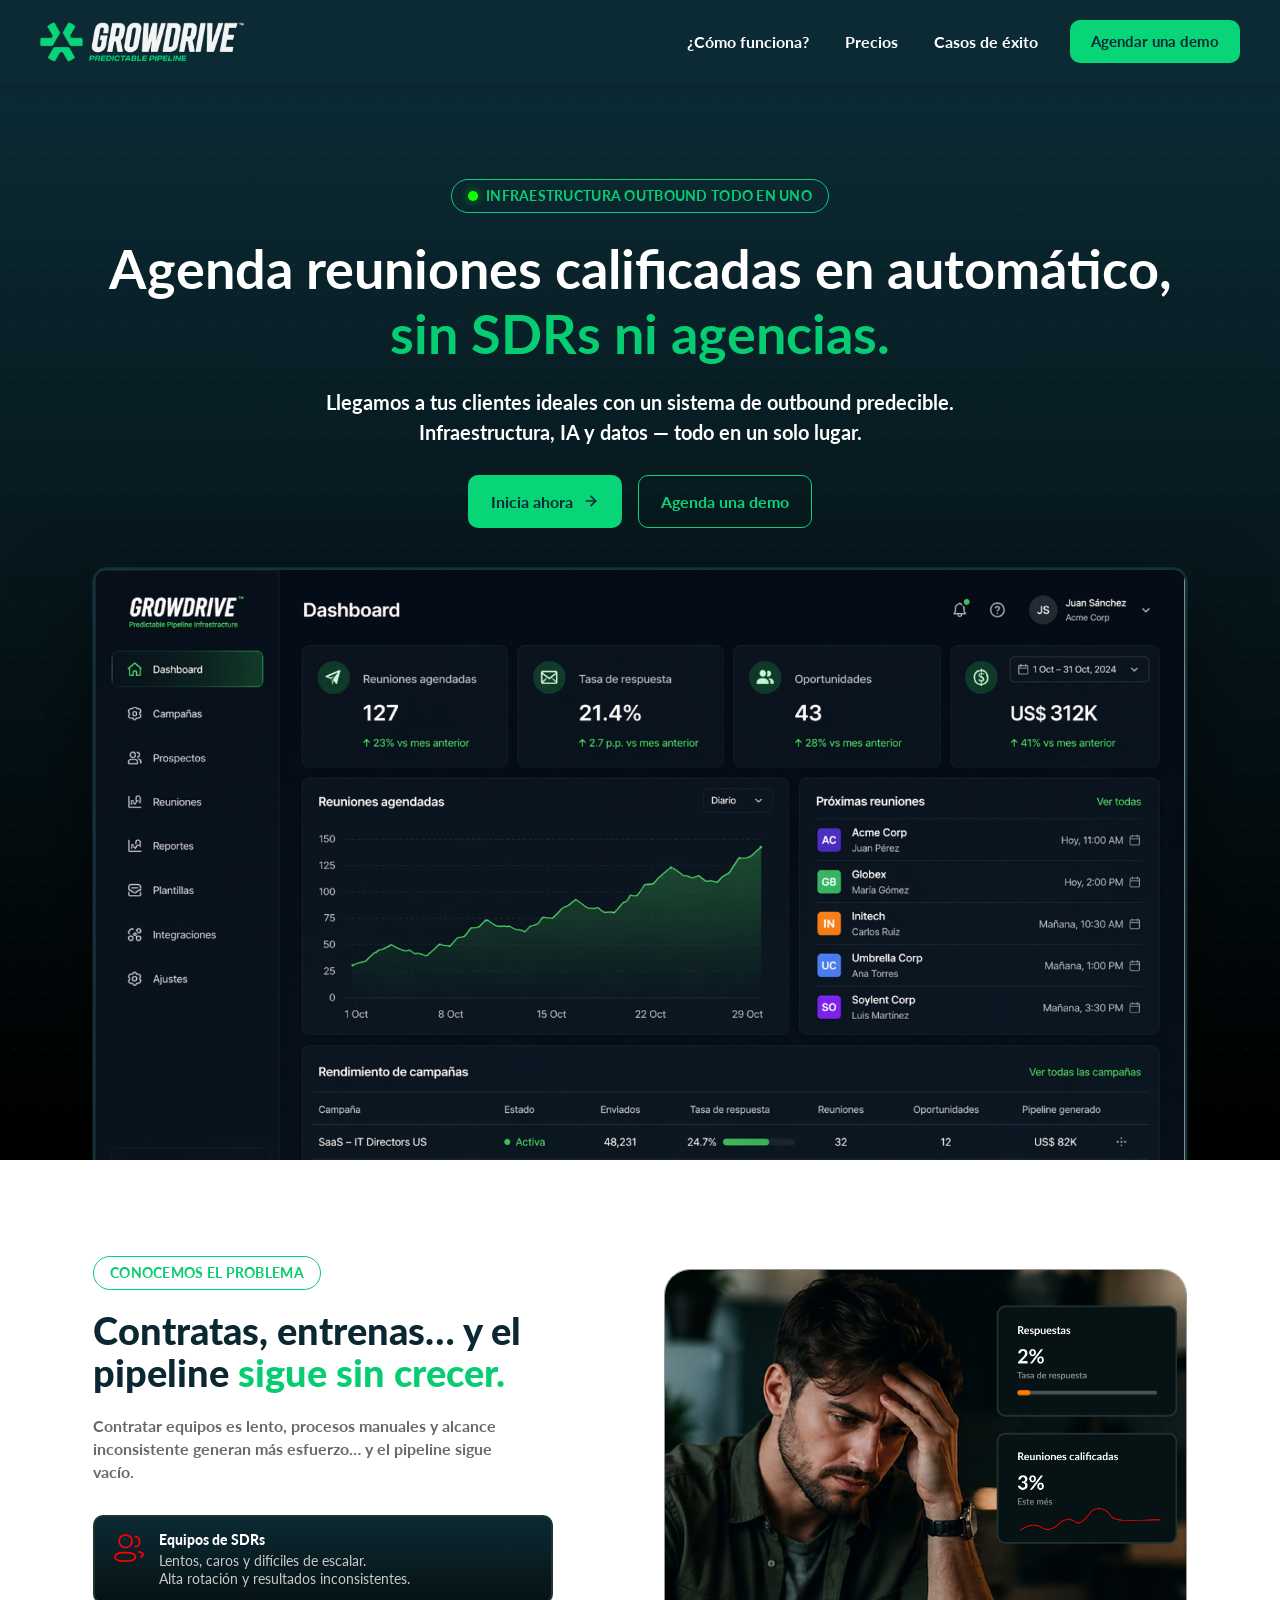
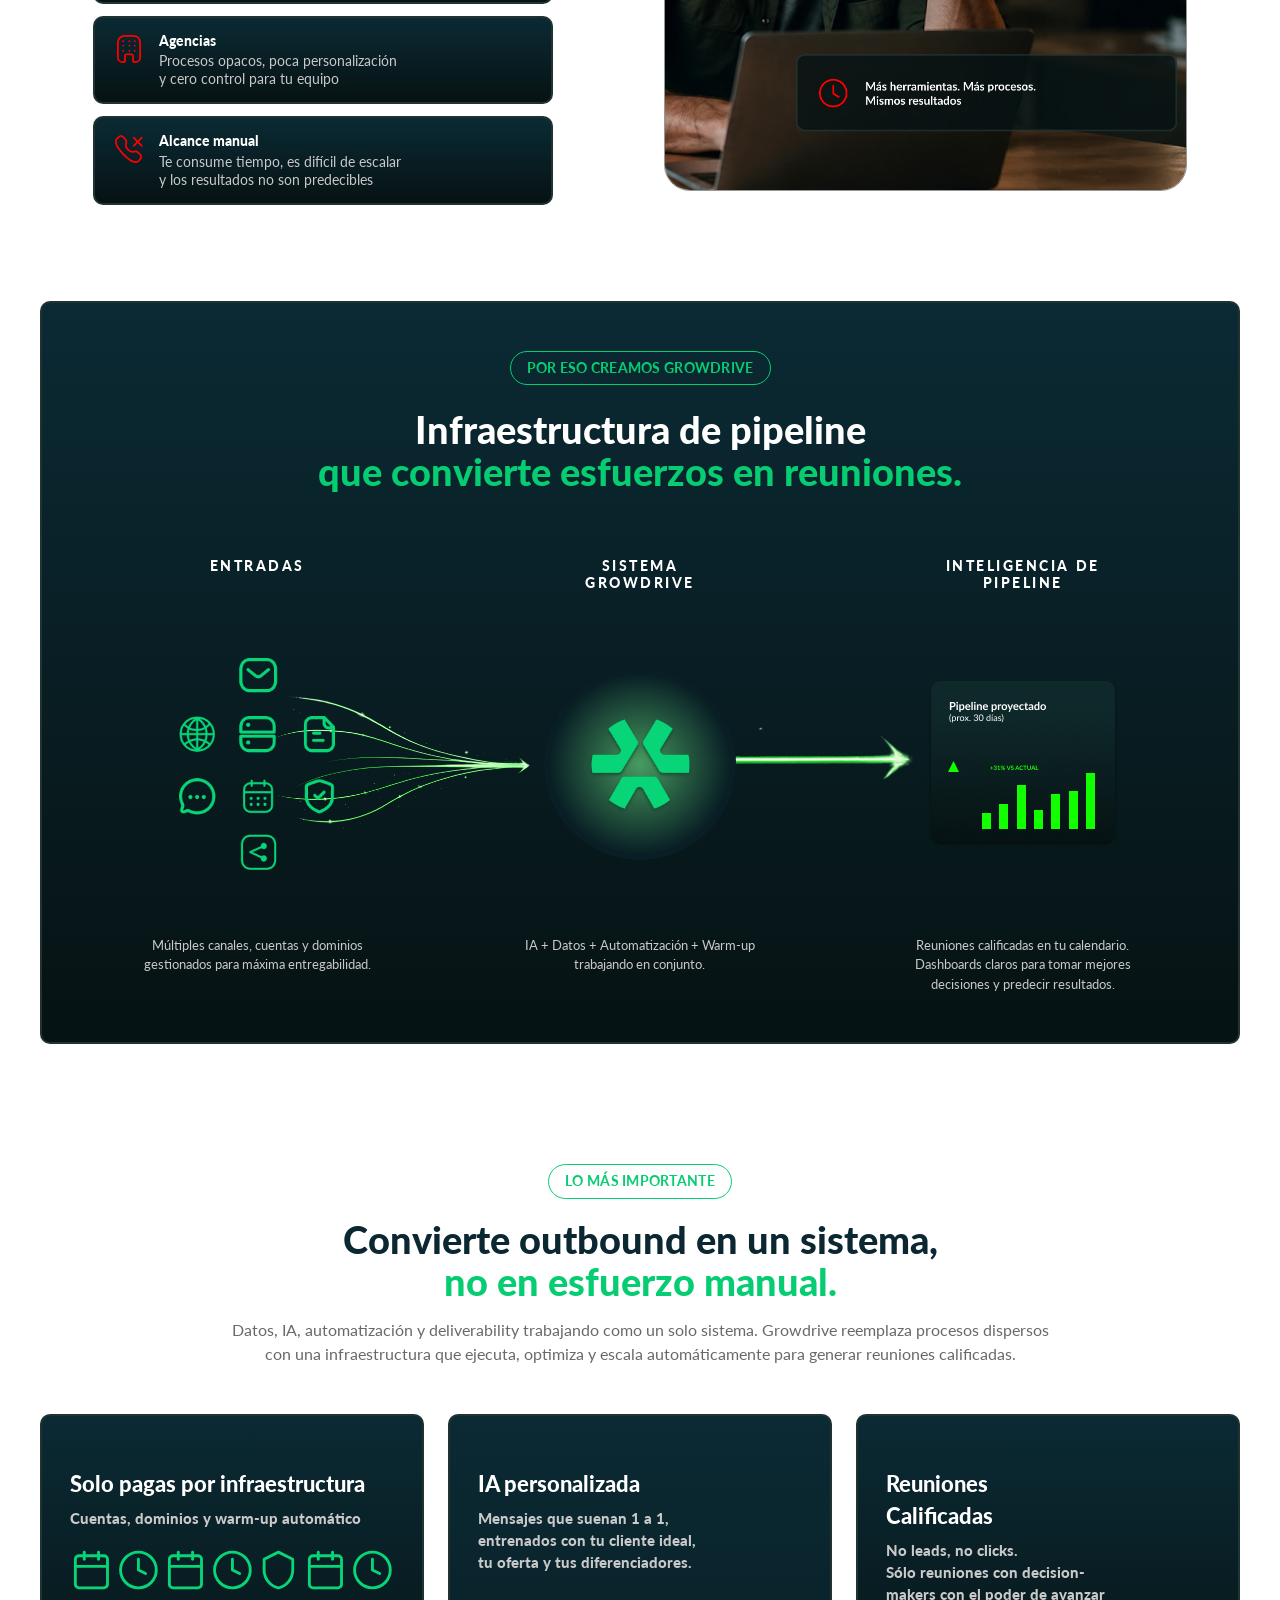
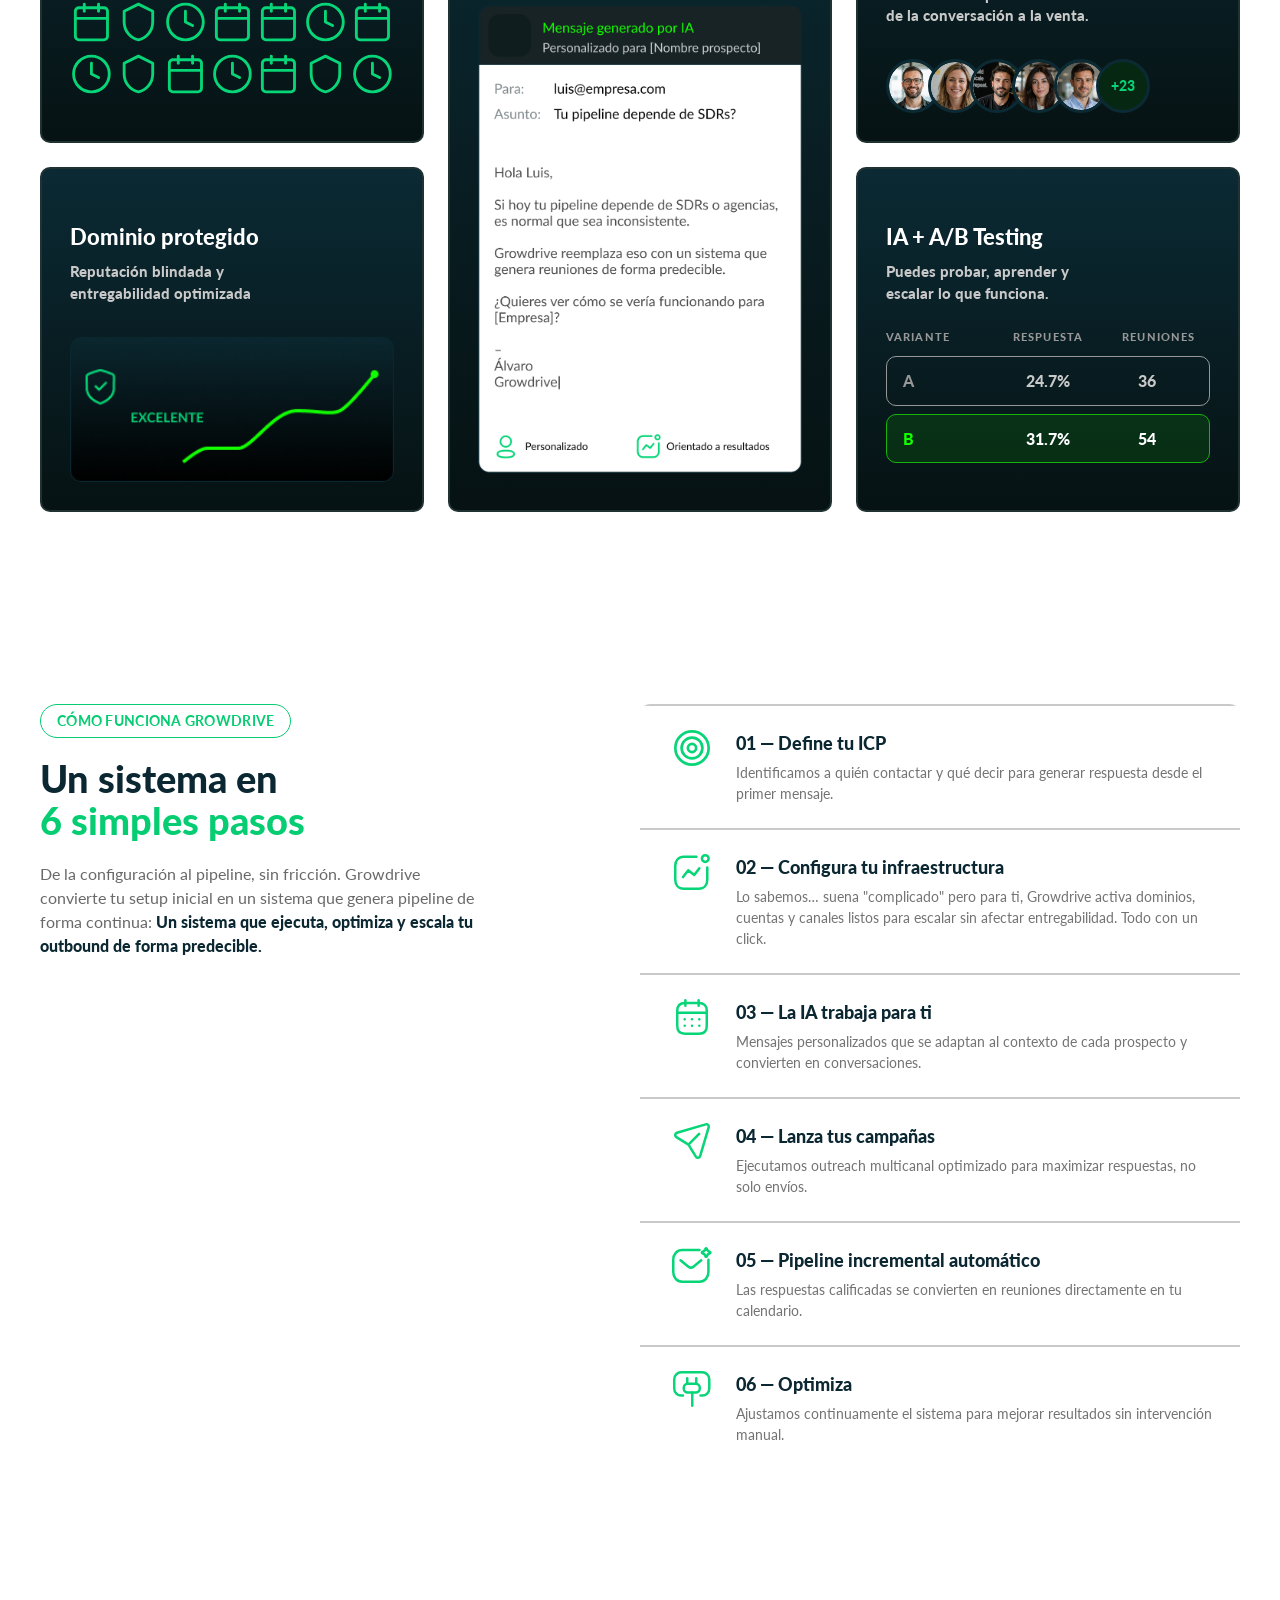
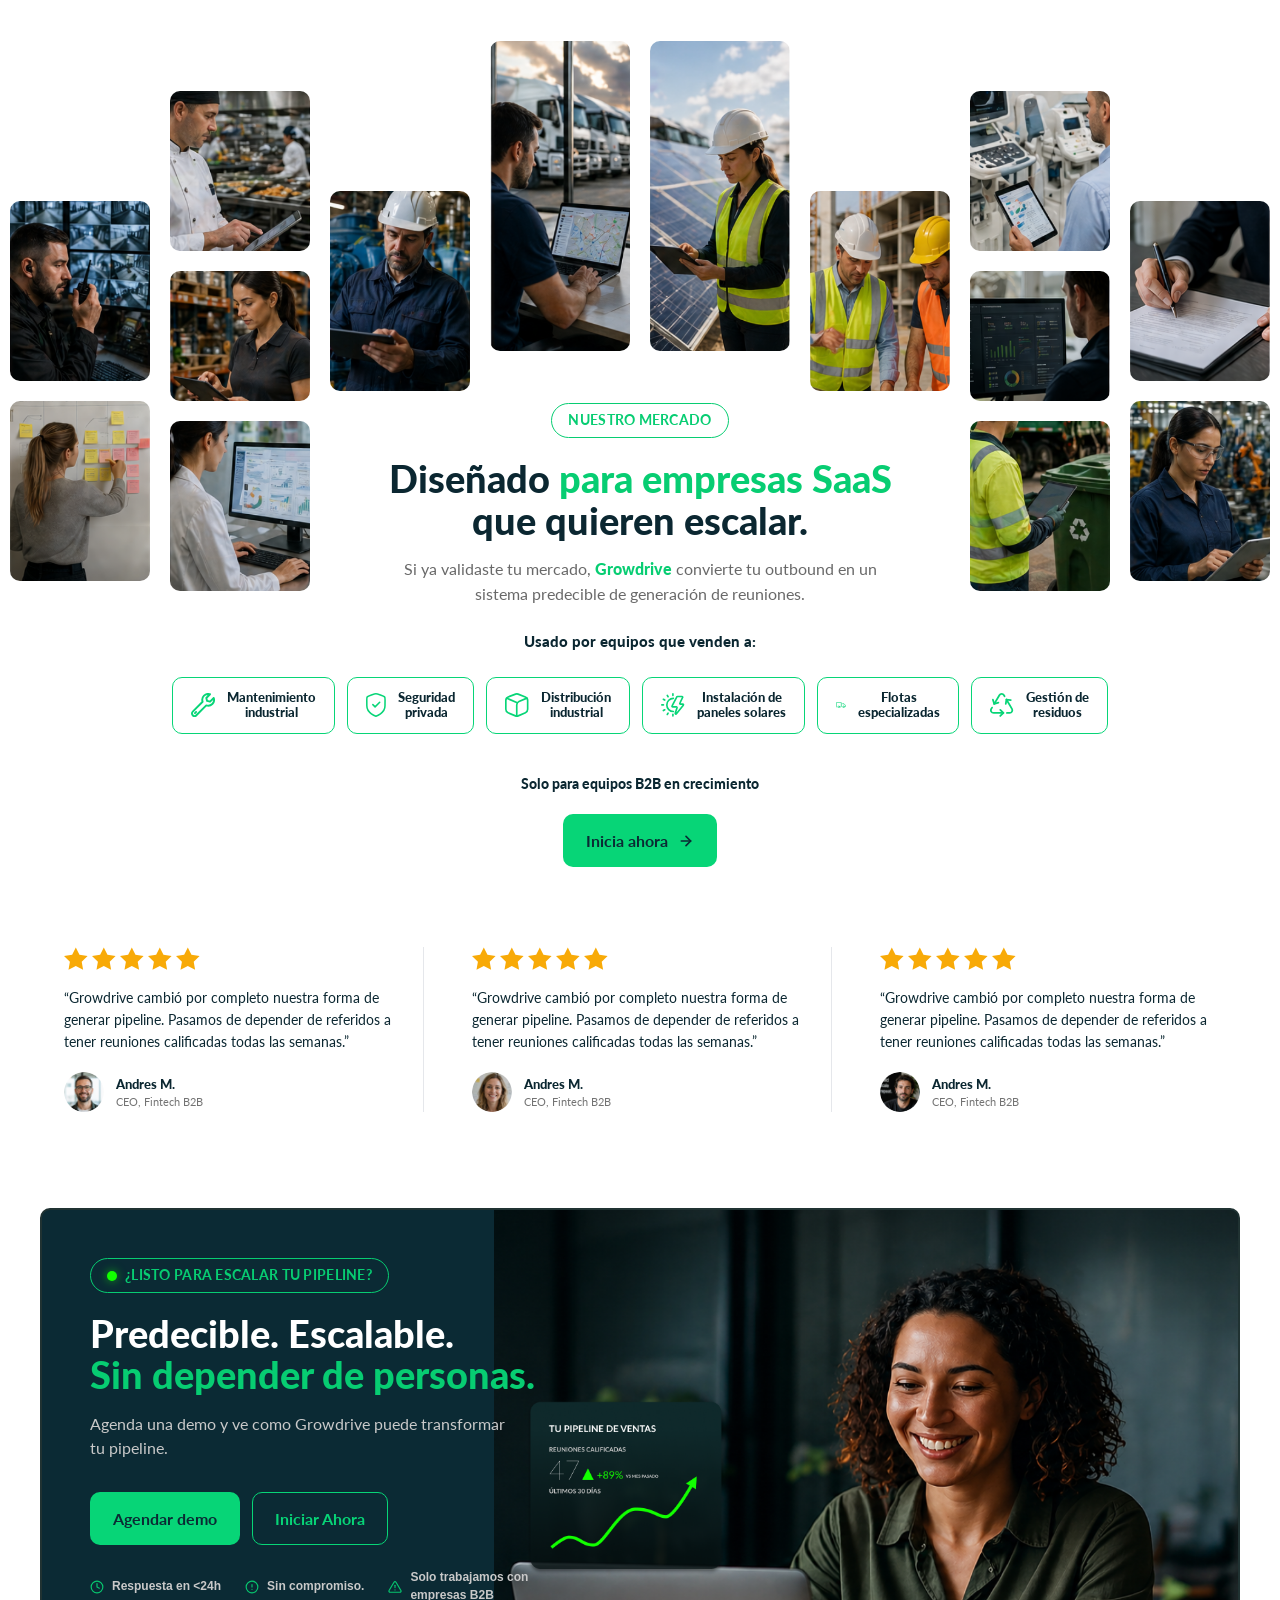
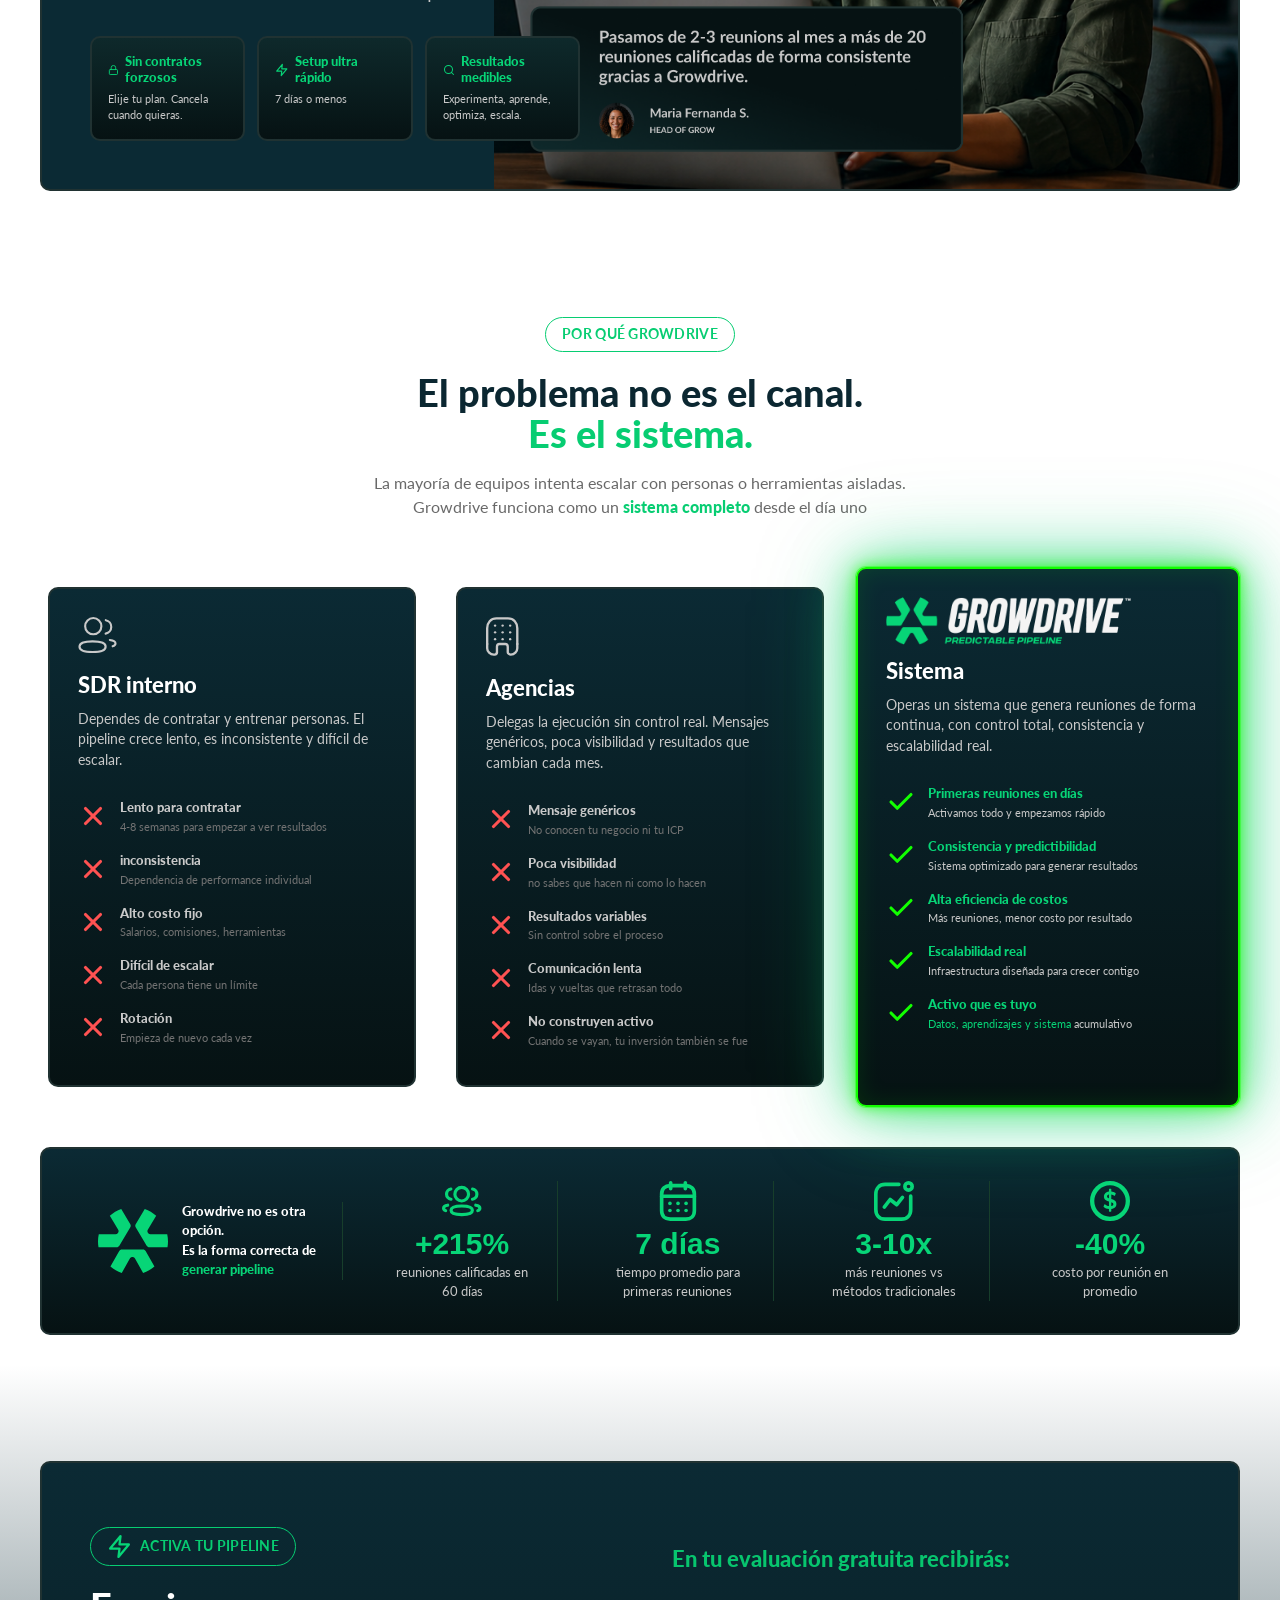
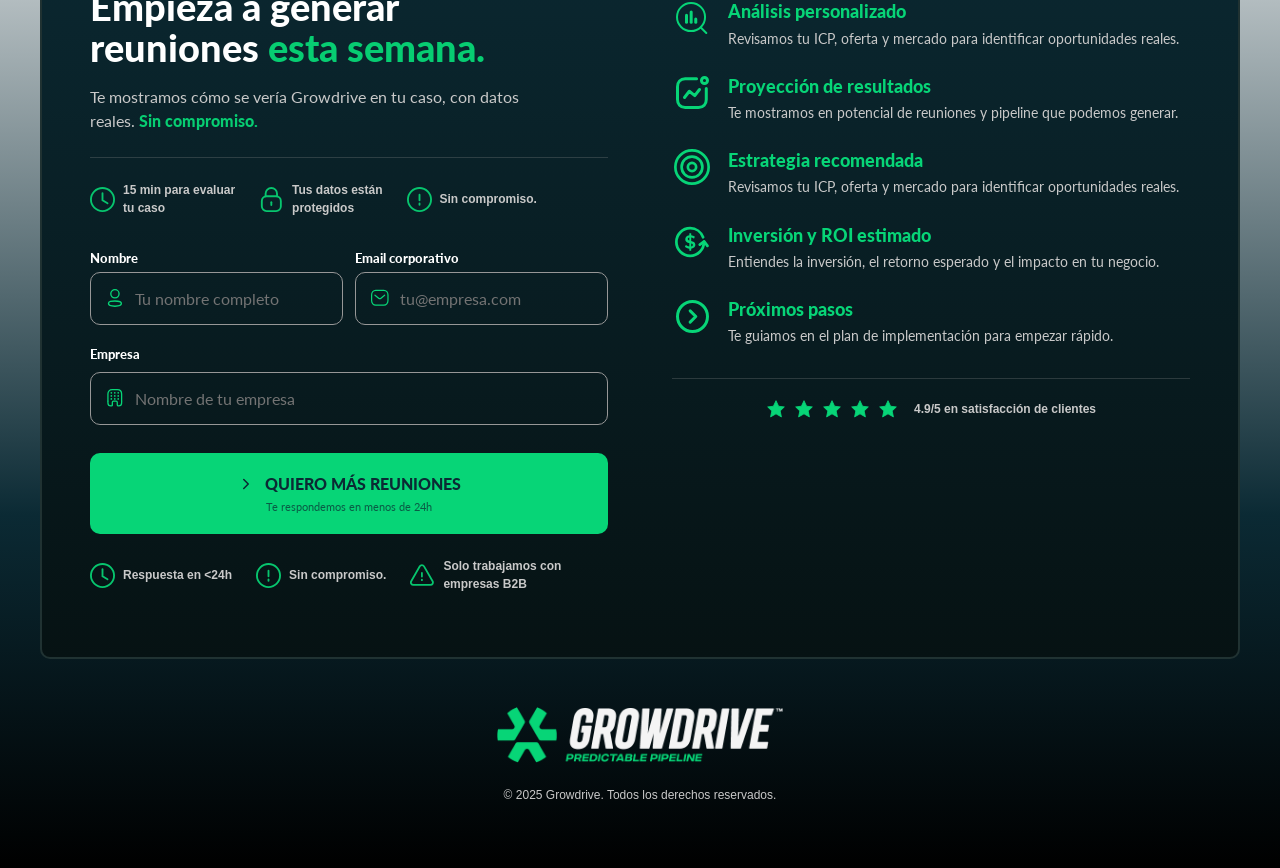
==== commit 8bf2fb3b: "refactor: remove development flag script from HTML files" ====
--- a/divided-page/index.html
+++ b/divided-page/index.html
@@ -9,7 +9,6 @@
   <link rel="preconnect" href="https://fonts.gstatic.com" crossorigin>
   <link href="https://fonts.googleapis.com/css2?family=Lato:wght@400;700;900&display=swap" rel="stylesheet">
   <link rel="stylesheet" href="styles/main.css">
-  <script defer src="scripts/dev-flag.js"></script>
 </head>
 <body>
 <header class="site-header">
@@ -833,7 +832,7 @@
             </span>
           </div>
 
-          <form class="final__form" onsubmit="return false">
+          <form class="final__form" id="lead-form">
             <div class="final__form-row">
               <div class="final__field">
                 <label style="color:#fff;font-size:13px;font-weight:900">Nombre</label>
@@ -841,7 +840,7 @@
                   <span style="position:absolute;left:16px;top:50%;transform:translateY(-50%);color:var(--gray-3);display:inline-flex" aria-hidden="true">
                     <img src="assets/svg/final_4.svg" alt="" width="18" height="18">
                   </span>
-                  <input class="field" placeholder="Tu nombre completo" style="padding-left:44px">
+                  <input class="field" name="nombre" placeholder="Tu nombre completo" required style="padding-left:44px">
                 </div>
               </div>
 
@@ -851,7 +850,7 @@
                   <span style="position:absolute;left:16px;top:50%;transform:translateY(-50%);color:var(--gray-3);display:inline-flex" aria-hidden="true">
                     <img src="assets/svg/final_5.svg" alt="" width="18" height="18">
                   </span>
-                  <input class="field" placeholder="tu@empresa.com" type="email" style="padding-left:44px">
+                  <input class="field" name="email" placeholder="tu@empresa.com" type="email" required style="padding-left:44px">
                 </div>
               </div>
             </div>
@@ -861,7 +860,13 @@
               <span style="position:absolute;left:16px;top:50%;transform:translateY(-50%);color:var(--gray-3);display:inline-flex" aria-hidden="true">
                 <img src="assets/svg/final_6.svg" alt="" width="18" height="18">
               </span>
-              <input class="field" placeholder="Nombre de tu empresa" style="padding-left:44px">
+              <input class="field" name="empresa" placeholder="Nombre de tu empresa" required style="padding-left:44px">
+            </div>
+
+            <!-- honeypot anti-spam: invisible para humanos; los bots tienden a rellenarlo -->
+            <div aria-hidden="true" style="position:absolute;left:-9999px;top:-9999px;height:0;width:0;overflow:hidden">
+              <label>Deja este campo vacío</label>
+              <input type="text" name="website" tabindex="-1" autocomplete="off">
             </div>
 
             <button class="btn btn--primary btn--block" type="submit" style="margin-top:16px;flex-direction:column;gap:4px;padding:18px">
@@ -871,6 +876,8 @@
               </span>
               <span style="font-size:11px;font-weight:400;color:rgba(11,39,49,.7)">Te respondemos en menos de 24h</span>
             </button>
+
+            <p id="lead-status" role="status" aria-live="polite" style="display:none;margin-top:12px;font-size:14px;font-weight:700;text-align:center"></p>
 
             <div class="final__notes" style="margin-top:12px">
               <span>
@@ -887,6 +894,56 @@
               </span>
             </div>
           </form>
+
+          <script>
+          (function () {
+            // ⬇️ Pega aquí la URL /exec de tu despliegue de Google Apps Script
+            var ENDPOINT = 'https://script.google.com/macros/s/AKfycbyiuqaNhGjiEwGtm4YQgZn9PYdjpy0NvNbmmlxMRlf0bXmTiGkk__7gPpEbBm6irwFb6Q/exec';
+
+            var form = document.getElementById('lead-form');
+            if (!form) return;
+            var status = document.getElementById('lead-status');
+            var btn = form.querySelector('button[type="submit"]');
+
+            function show(msg, ok) {
+              status.textContent = msg;
+              status.style.display = 'block';
+              status.style.color = ok ? '#07D577' : '#FF5252';
+            }
+
+            form.addEventListener('submit', function (e) {
+              e.preventDefault();
+              // Honeypot: si el campo trampa viene relleno, es un bot. Fingimos éxito y no enviamos.
+              if (form.elements.website && form.elements.website.value) {
+                show('¡Listo! Te contactaremos en menos de 24h.', true);
+                form.reset();
+                return;
+              }
+              if (ENDPOINT.indexOf('REEMPLAZA') !== -1) {
+                show('Formulario aún no configurado (falta la URL del backend).', false);
+                return;
+              }
+              btn.disabled = true;
+              btn.style.opacity = '.6';
+              show('Enviando…', true);
+
+              fetch(ENDPOINT, {
+                method: 'POST',
+                mode: 'no-cors', // Apps Script no envía cabeceras CORS; la respuesta es opaca
+                body: new URLSearchParams(new FormData(form))
+              })
+                .then(function () {
+                  show('¡Listo! Te contactaremos en menos de 24h.', true);
+                  form.reset();
+                })
+                .catch(function () {
+                  show('Hubo un error al enviar. Escríbenos a alvaro@baena.cc', false);
+                  btn.disabled = false;
+                  btn.style.opacity = '1';
+                });
+            });
+          })();
+          </script>
         </div>
 
         <!-- benefits -->
--- a/divided-page/styles/main.css
+++ b/divided-page/styles/main.css
@@ -133,6 +133,7 @@
   gap: 10px;
   border-radius: var(--r-md);
   padding: 14px 22px;
+  border: 1px solid transparent;
   font-weight: 700;
   transition: transform .15s ease, box-shadow .2s ease, background-color .15s ease;
   cursor: pointer;
@@ -150,7 +151,7 @@
 .btn--ghost {
   background: transparent;
   color: var(--green);
-  border: 1px solid var(--green);
+  border-color: var(--green);
 }
 .btn--ghost:hover { background: rgba(7, 213, 119, .08); }
 
@@ -1144,3 +1145,223 @@
 .final__footer-links { display: flex; gap: 20px; }
 .final__footer-links a { transition: color .15s ease; }
 .final__footer-links a:hover { color: #fff; }
+
+
+/* ============================================================
+   7. Responsive — Mobile (vertical, ref. Sketch iPhone 11 Pro Max)
+   Apila todas las secciones a 1 columna y ajusta paddings/tipos.
+   ============================================================ */
+@media (max-width: 768px) {
+
+  /* ── Tokens / layout global ── */
+  :root { --pad-x: 16px; }
+
+  .h-display   { font-size: 32px; line-height: 1.18; }
+  .h-display-2 { font-size: 26px; line-height: 1.15; }
+
+  .pill { font-size: 12px; padding: 5px 12px; }
+
+  /* En móvil la mayoría de <br> sobran: dejamos que el texto fluya */
+  .hero__title br,
+  .hero__lead br,
+  .market__copy br,
+  .final__form-lead br { display: none; }
+
+
+  /* ── 01 · Header ── */
+  .site-header__inner { height: 60px; gap: 12px; }
+  .site-header__logo  { height: 30px; }
+  .site-header__nav   { display: none; }          /* nav colapsa en móvil */
+  .site-header__right { gap: 12px; }
+  .site-header .btn--sm { padding: 9px 14px; font-size: 13px; }
+
+
+  /* ── 02 · Hero ── */
+  .hero__inner { padding-top: 48px; }
+  .hero__pill-wrap { margin-bottom: 16px; }
+  .hero__lead { font-size: 16px; margin-top: 16px; }
+  .hero__ctas {
+    flex-direction: column;
+    align-items: stretch;
+    gap: 12px;
+    margin-top: 24px;
+    padding: 0 8px;
+  }
+  .hero__ctas .btn { width: 100%; justify-content: center; }
+  .hero__mock { margin-top: 28px; border-radius: var(--r-md) var(--r-md) 0 0; }
+
+
+  /* ── 03 · Problem ── */
+  .problem__inner {
+    grid-template-columns: 1fr;
+    gap: 32px;
+    padding-top: 48px;
+    padding-bottom: 48px;
+  }
+  .problem__lead,
+  .problem__cards { max-width: none; }
+  .problem__photo-img { height: 300px; }
+
+
+  /* ── 04 · Pipeline ── */
+  .pipeline__box { padding: 28px 20px; }
+  .pipeline__heading { margin-top: 16px; }
+  .pipeline__cards {
+    grid-template-columns: 1fr;
+    gap: 40px;
+    margin-top: 40px;
+  }
+  .pipeline__card { max-width: none; }
+  .pipeline__card-title { min-height: 0; }
+  .pipeline__card-media { width: 70%; height: 240px; }
+  /* Flechas en vertical (rotadas 90°) intercaladas entre las tarjetas apiladas */
+  .pipeline__connector {
+    display: block;
+    position: static;
+    width: auto;
+    height: 60px;                /* alto pre-rotación → ancho visual */
+    transform: rotate(90deg);    /* derecha → abajo */
+    margin-inline: auto;
+    object-position: center;
+  }
+  .pipeline__card:nth-of-type(1) { order: 1; }
+  .pipeline__connector--a       { order: 2; }
+  .pipeline__card:nth-of-type(2) { order: 3; }
+  .pipeline__connector--b       { order: 4; }
+  .pipeline__card:nth-of-type(3) { order: 5; }
+
+
+  /* ── 05 · Features ── */
+  .features { padding: 48px 0; }
+  .features__grid {
+    grid-template-columns: 1fr;
+    gap: 16px;
+    margin-top: 32px;
+  }
+  .feature-card { padding: 24px; }
+  .feature-card--tall { grid-row: auto; }
+  .feature-card__icon-grid svg { width: 100%; height: auto; }
+  /* Orden vertical en móvil: Dominio protegido sube antes de IA personalizada
+     (el DOM mantiene el orden del bento de escritorio). */
+  .features__grid .feature-card:nth-of-type(1) { order: 1; } /* Solo pagas por infraestructura */
+  .features__grid .feature-card:nth-of-type(4) { order: 2; } /* Dominio protegido */
+  .features__grid .feature-card:nth-of-type(2) { order: 3; } /* IA personalizada */
+  .features__grid .feature-card:nth-of-type(3) { order: 4; } /* Reuniones Calificadas */
+  .features__grid .feature-card:nth-of-type(5) { order: 5; } /* IA + A/B Testing */
+
+
+  /* ── 06 · Process ── */
+  .process { padding: 48px 0; }
+  .process__grid { grid-template-columns: 1fr; gap: 28px; }
+  .process__lead { max-width: none; }
+  .process__list { margin-top: 8px; }
+  .process__item { padding: 20px; gap: 16px; }
+
+
+  /* ── 07 · Market ── */
+  .market { padding: 48px 0; }
+  /* El collage absoluto (1260px) se convierte en grid fluido 2-col */
+  .market-collage {
+    position: static !important;
+    left: auto !important;
+    transform: none !important;
+    width: 100% !important;
+    height: auto !important;
+    display: grid !important;
+    grid-template-columns: repeat(2, 1fr);
+    gap: 16px;
+    max-width: 280px;          /* par angosto centrado, con aire a los lados */
+    margin-inline: auto !important;
+    margin-bottom: 24px !important;
+  }
+  /* En móvil el collage muestra SOLO las dos centrales (camiones + paneles)
+     como par vertical; el resto se oculta. */
+  .market-collage img { display: none !important; }
+  .market-collage img[src$="market7.png"],
+  .market-collage img[src$="market8.png"] {
+    display: block !important;
+    position: static !important;
+    left: auto !important;
+    top: auto !important;
+    width: 100% !important;
+    height: 380px !important;
+    border-radius: var(--r-md);
+  }
+  /* La copy tenía margin-top:-250px para solapar el collage; lo anulamos */
+  .market-collage + div { margin-top: 0 !important; }
+  .market__testimonials {
+    grid-template-columns: 1fr;
+    gap: 0;
+    margin-top: 48px;
+  }
+  .testimonial { padding: 24px 0; }
+  .testimonial:not(:last-child) {
+    border-right: 0;
+    border-bottom: 1px solid #E5E7EB;
+  }
+
+
+  /* ── 08 · Scaling CTA ── */
+  .scaling { padding-bottom: 48px; }
+  .scaling__box {
+    grid-template-columns: 1fr;
+    gap: 28px;
+    padding: 28px 20px;
+  }
+  .scaling__bg { display: none; }                 /* fondo absoluto no aplica */
+  .scaling__copy p { max-width: none; }
+  .scaling__ctas { gap: 12px; }
+  .scaling__ctas .btn { flex: 1; justify-content: center; padding-left: 12px; padding-right: 12px; }
+  .scaling__notes { flex-wrap: wrap; gap: 12px 20px; }
+  .scaling__features { grid-template-columns: 1fr 1fr; max-width: none; }
+  .scaling__quote { justify-self: stretch; align-self: auto; }
+  .scaling__quote-card { max-width: none; }
+
+
+  /* ── 09 · Why Growdrive ── */
+  .why__grid {
+    grid-template-columns: 1fr;
+    gap: 16px;
+    margin-top: 32px;
+  }
+  .why-card--bad  { margin: 0; }
+  .why-card--good { margin: 0; }
+  .why__metrics {
+    grid-template-columns: 1fr;
+    gap: 0;
+    padding: 24px;
+    margin-top: 28px;
+  }
+  .why__metric {
+    padding: 18px 0;
+    border-right: 0;
+    border-bottom: 1px solid #173E2B;
+  }
+  .why__metric:last-child { border-bottom: 0; }
+  .why__metric-num { font-size: 44px; }
+
+
+  /* ── 10 · Final CTA + Footer ── */
+  .final { padding: 48px 0 40px; }
+  .final .card { padding: 28px 20px !important; }
+  .final__row { grid-template-columns: 1fr; gap: 40px; }
+  .final__form,
+  .final__form-lead { max-width: none; }
+  .final__form-row { grid-template-columns: 1fr; }
+  .final__notes { flex-wrap: wrap; gap: 12px 20px; }
+  .final__footer {
+    flex-direction: column;
+    gap: 16px;
+    text-align: center;
+  }
+}
+
+
+/* Refinamiento para teléfonos muy estrechos */
+@media (max-width: 400px) {
+  .h-display   { font-size: 28px; }
+  .h-display-2 { font-size: 23px; }
+  .scaling__features { grid-template-columns: 1fr; }
+  .market-collage img[src$="market7.png"],
+  .market-collage img[src$="market8.png"] { height: 340px !important; }
+}
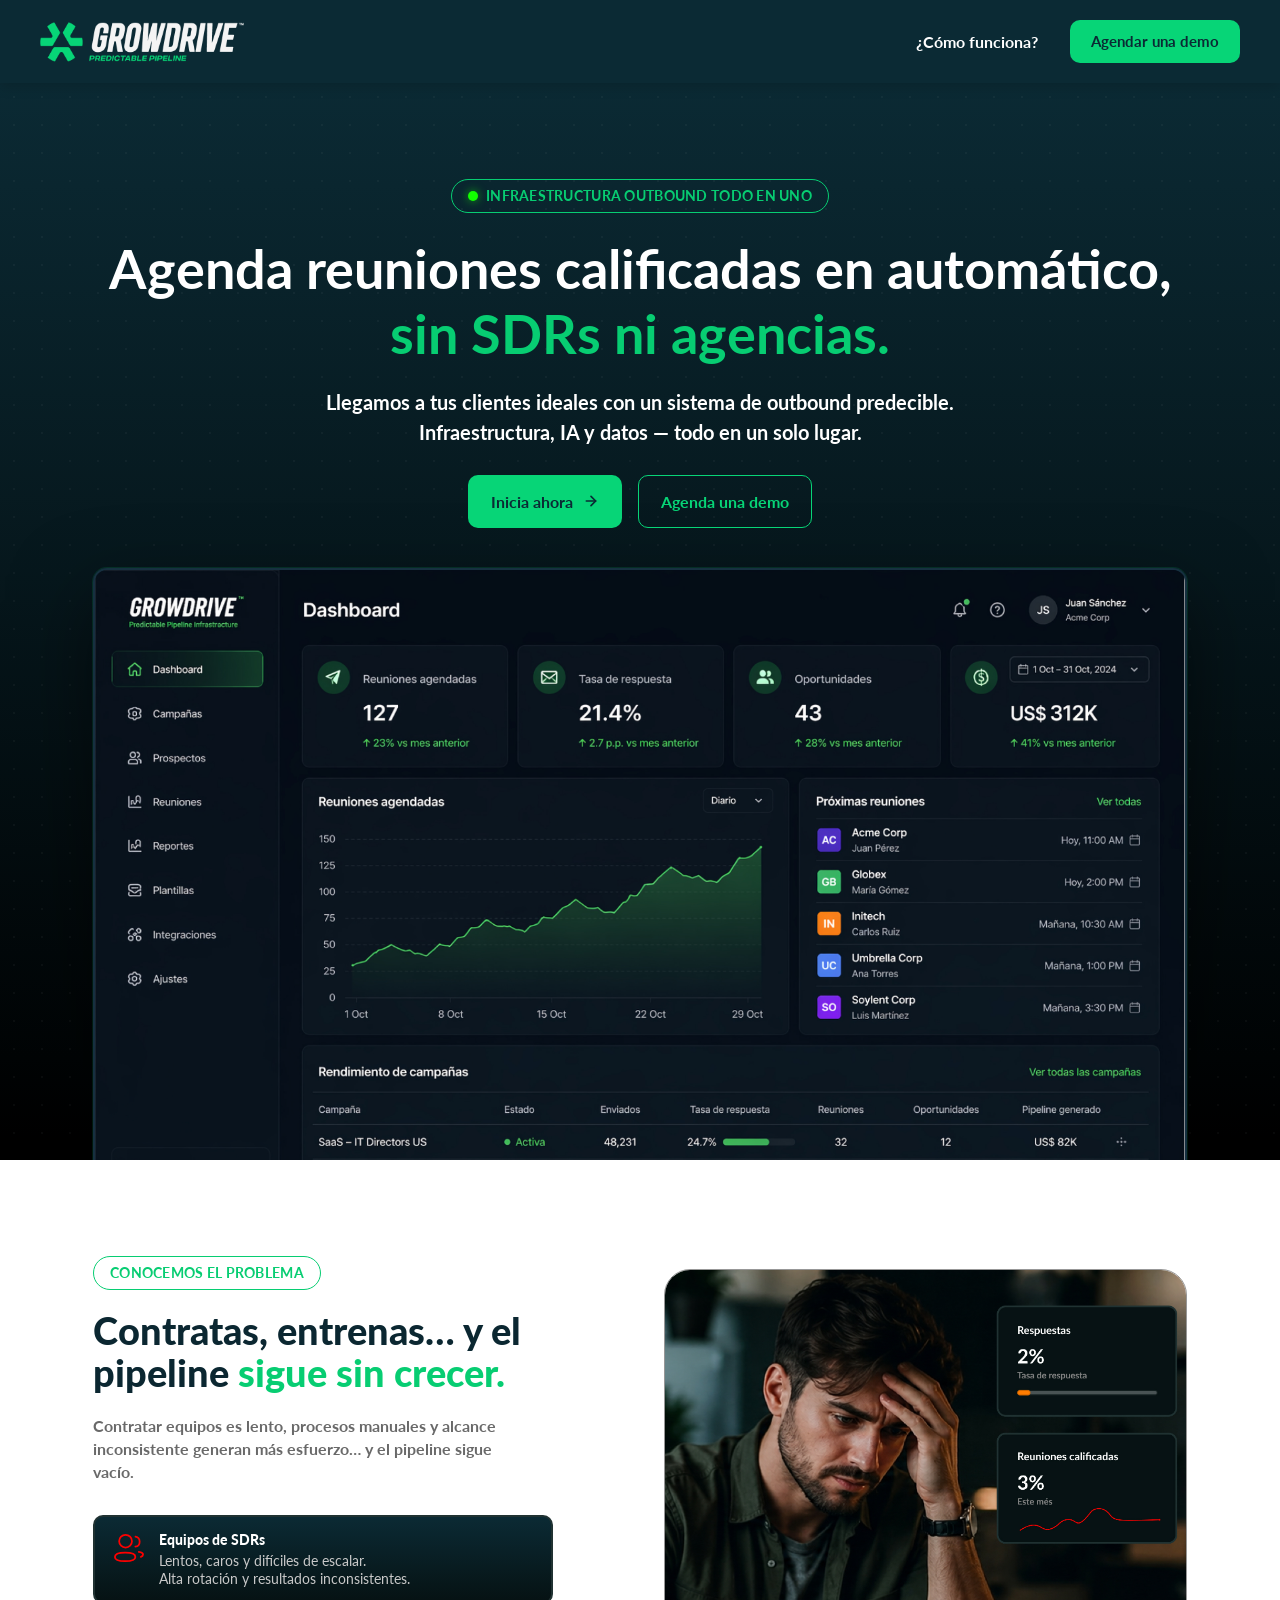
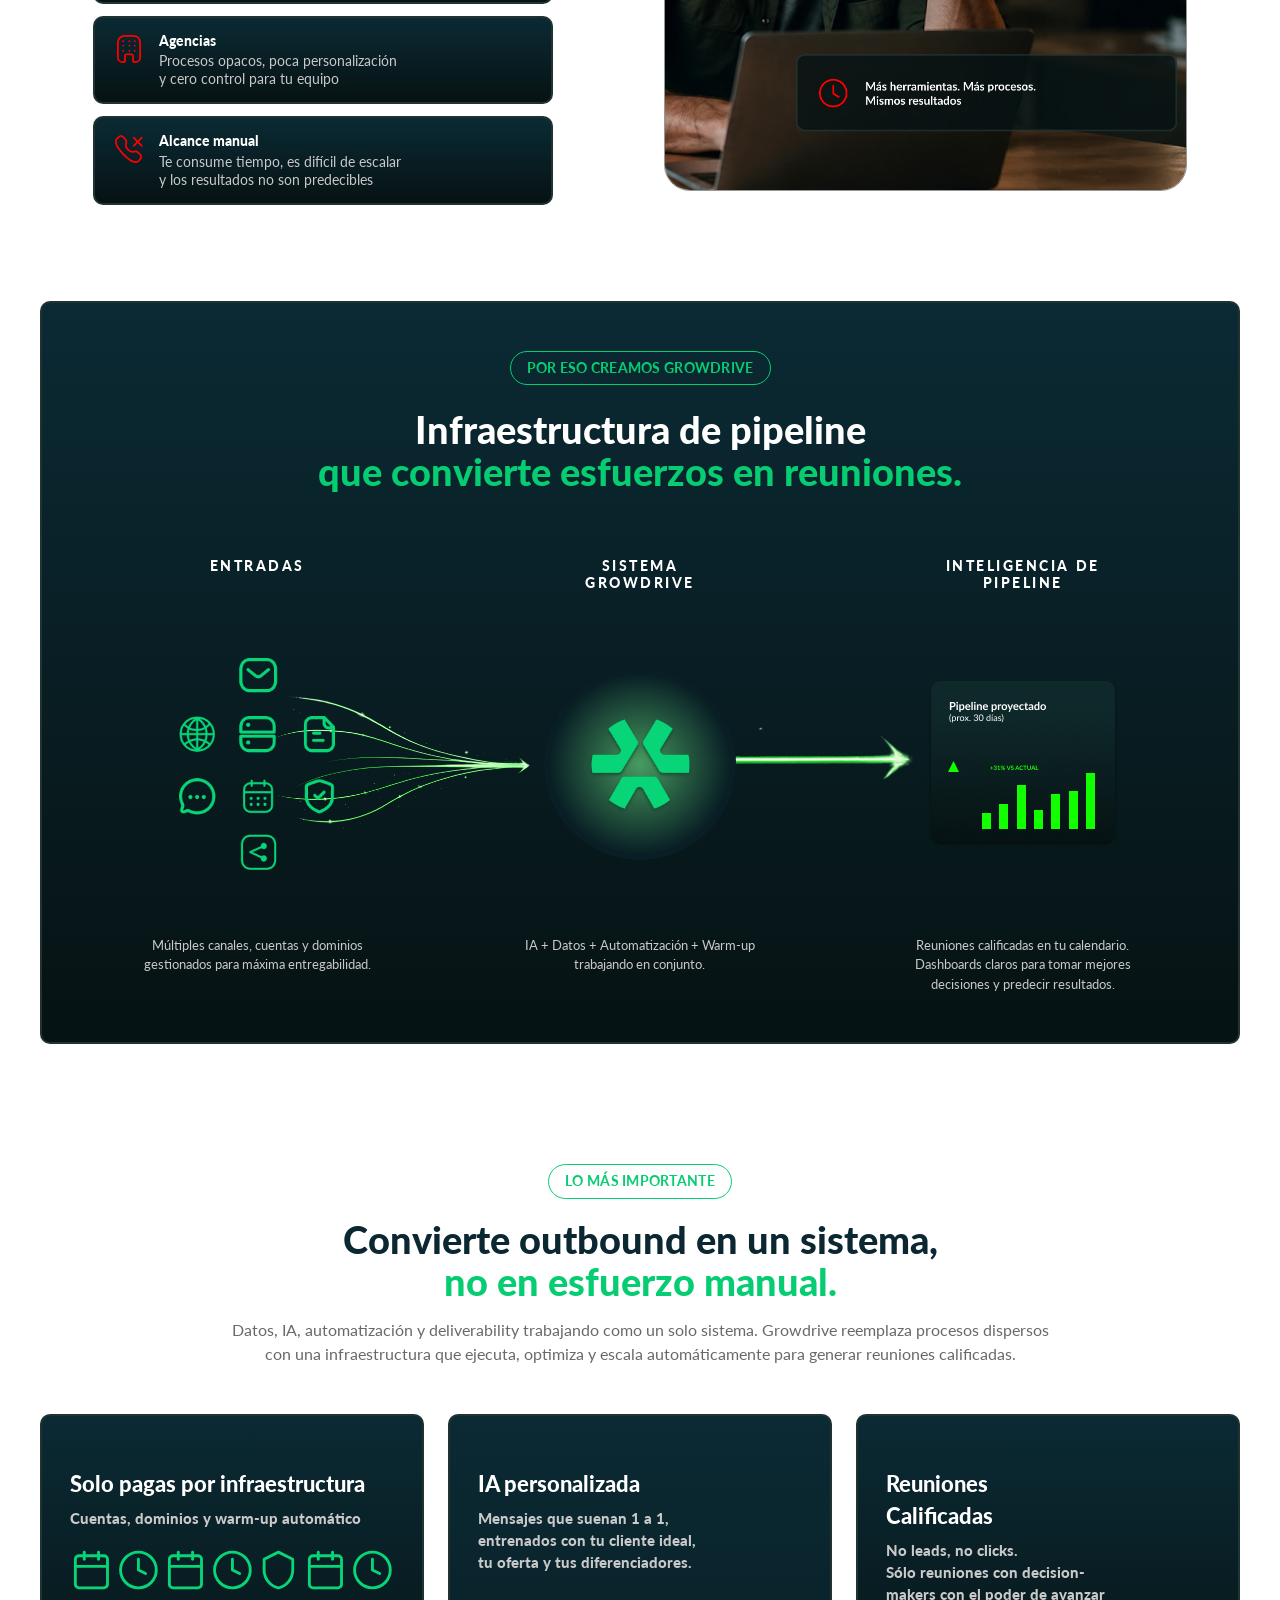
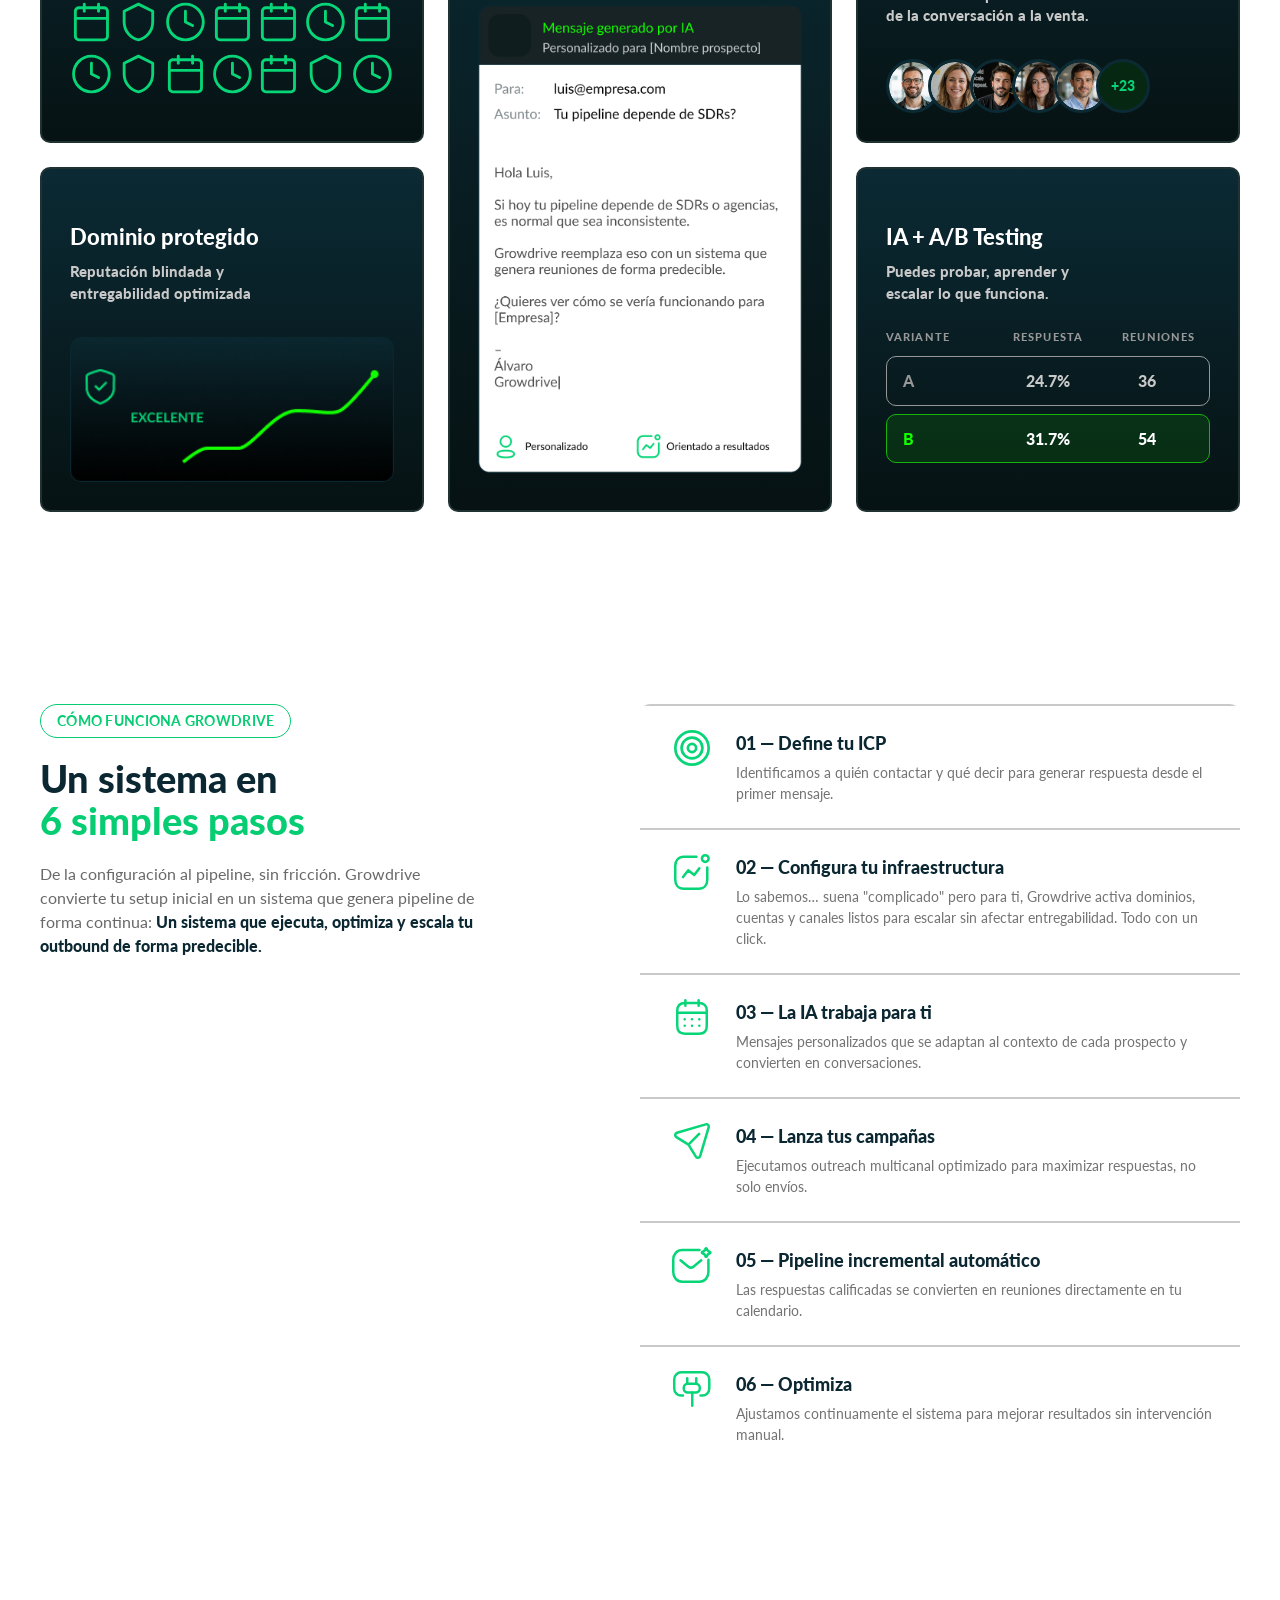
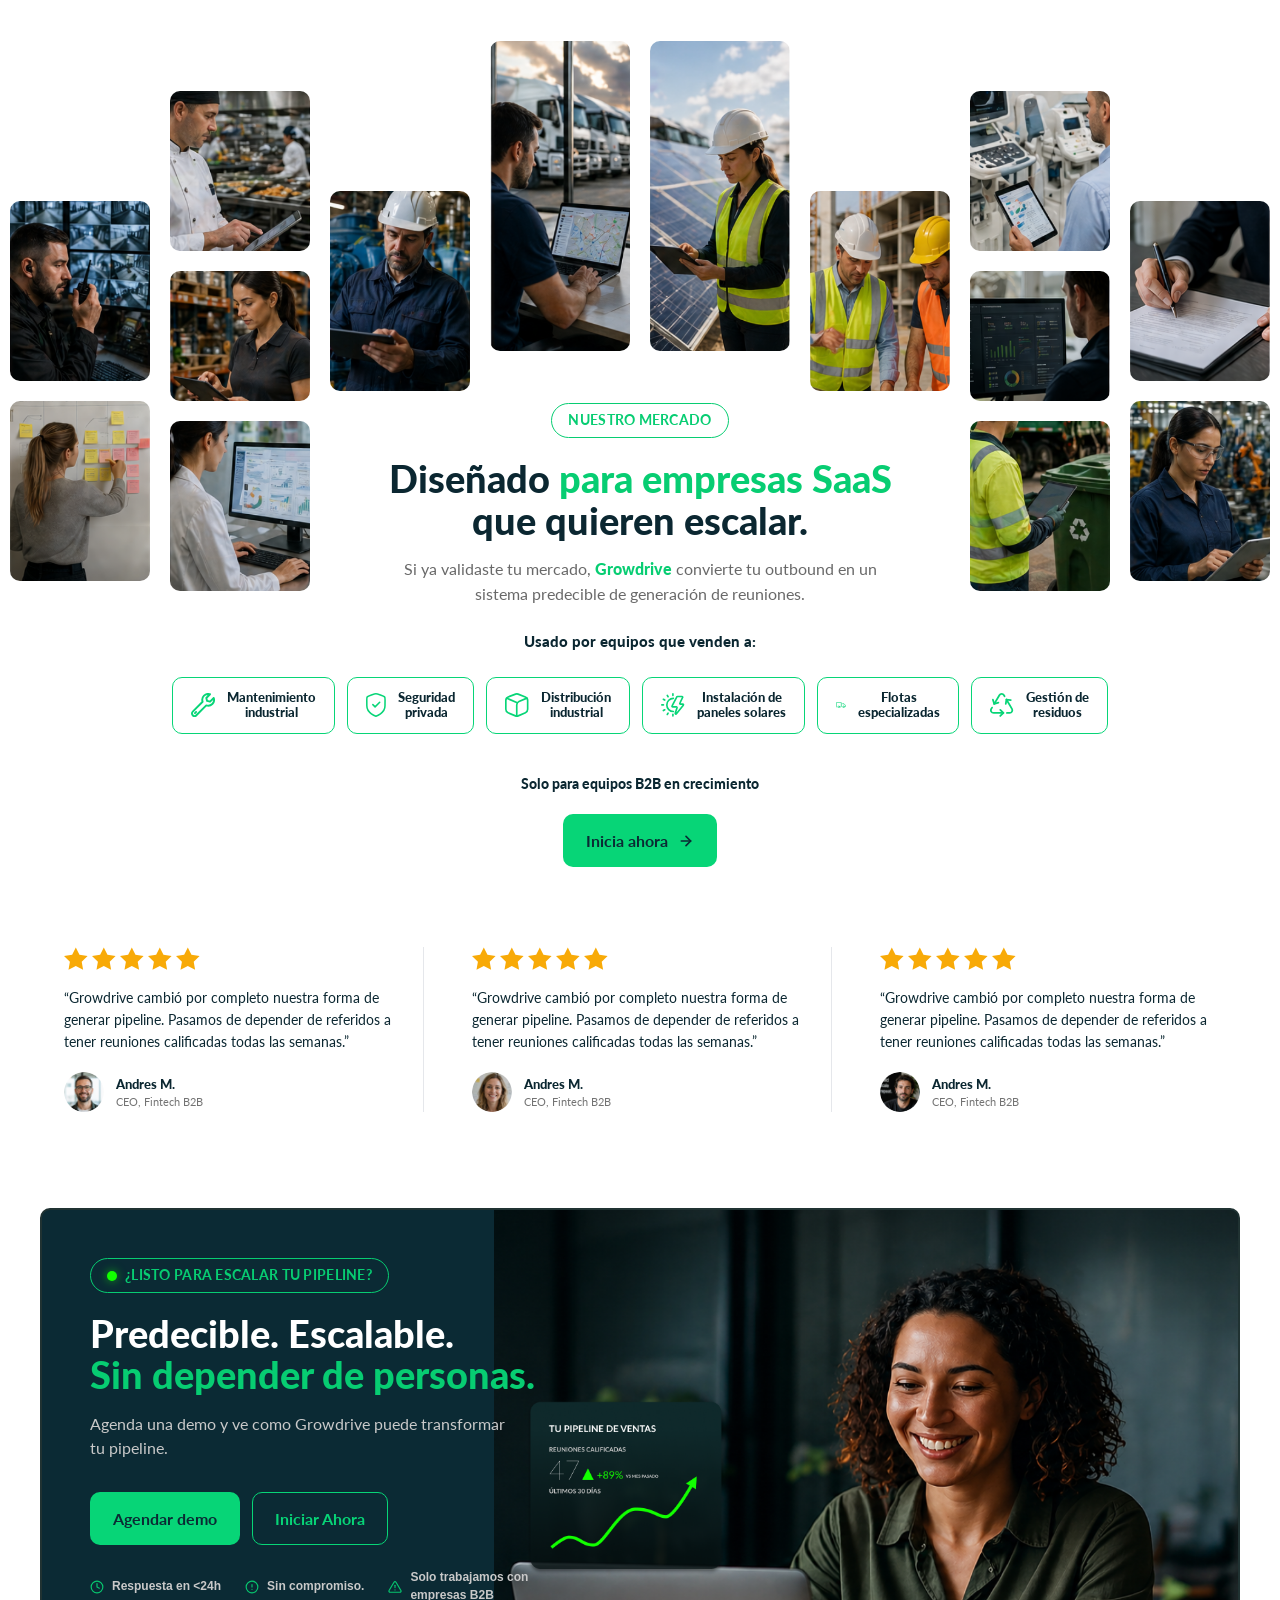
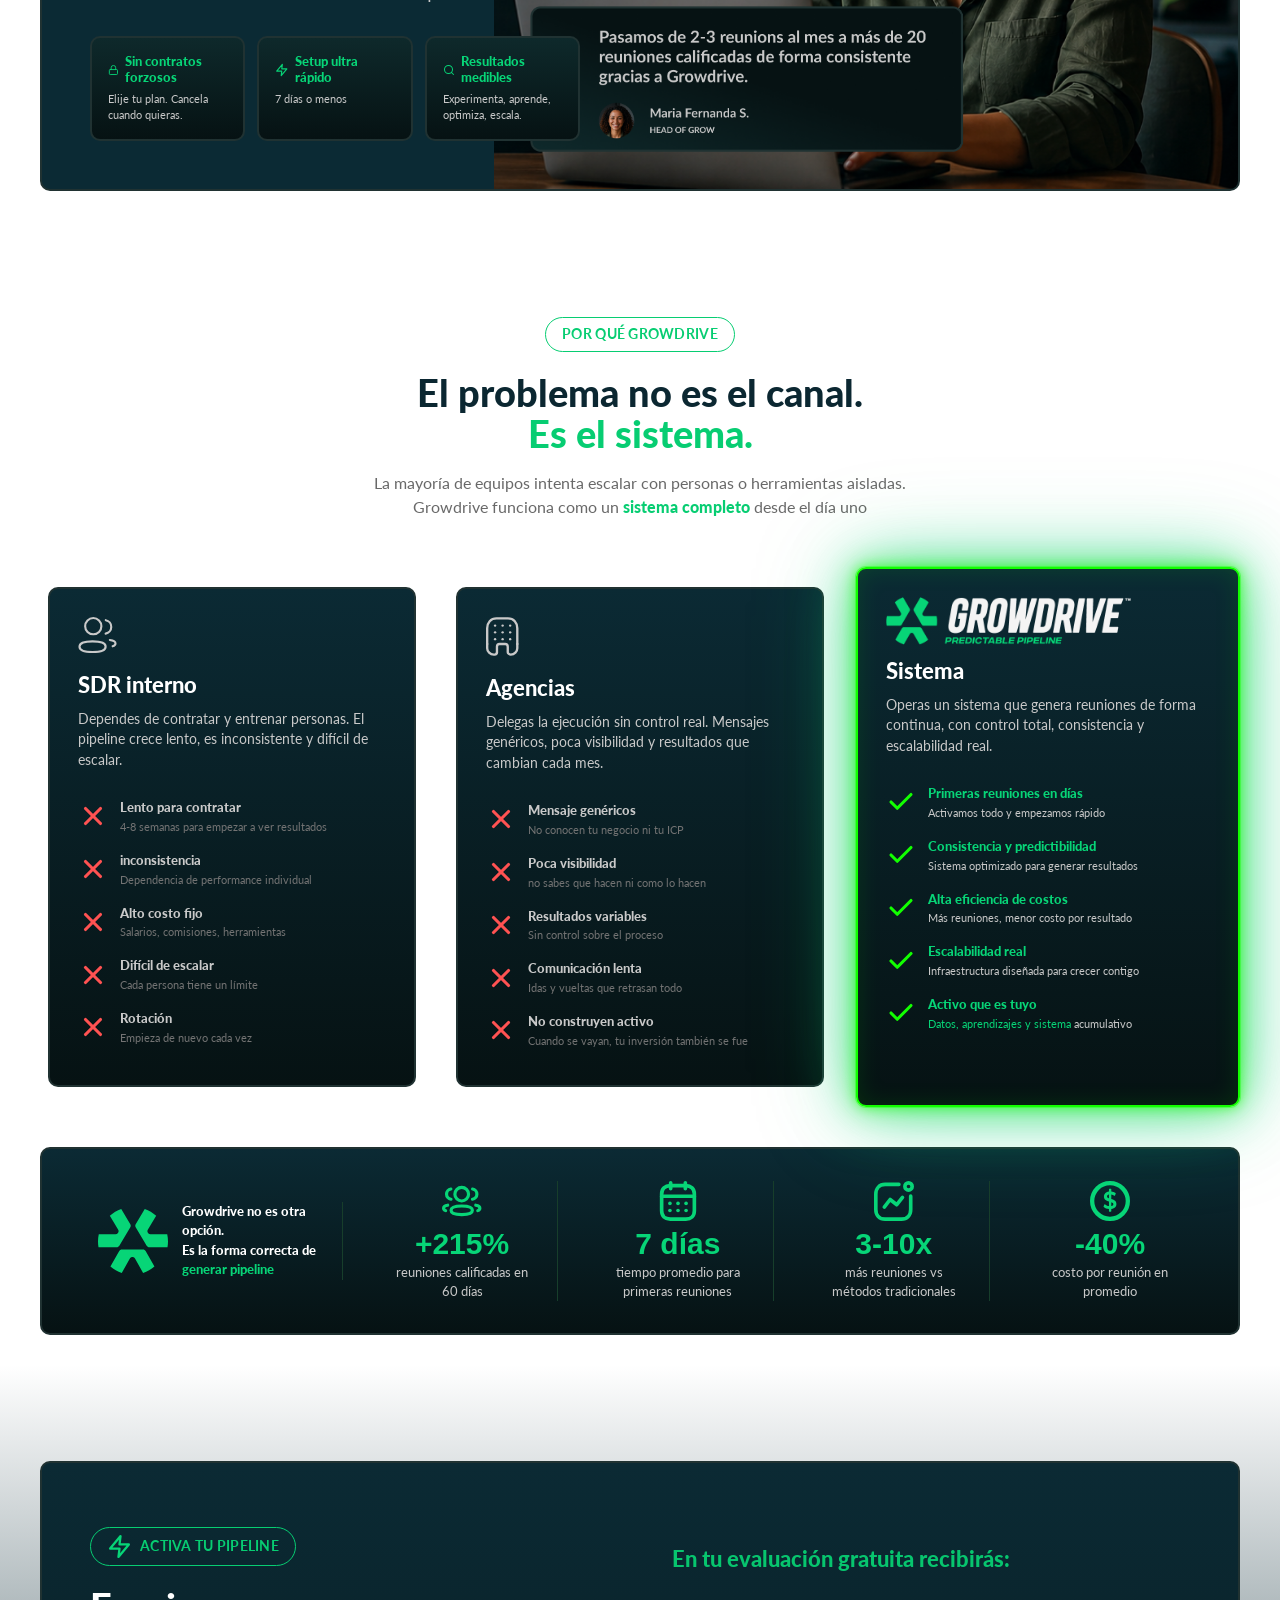
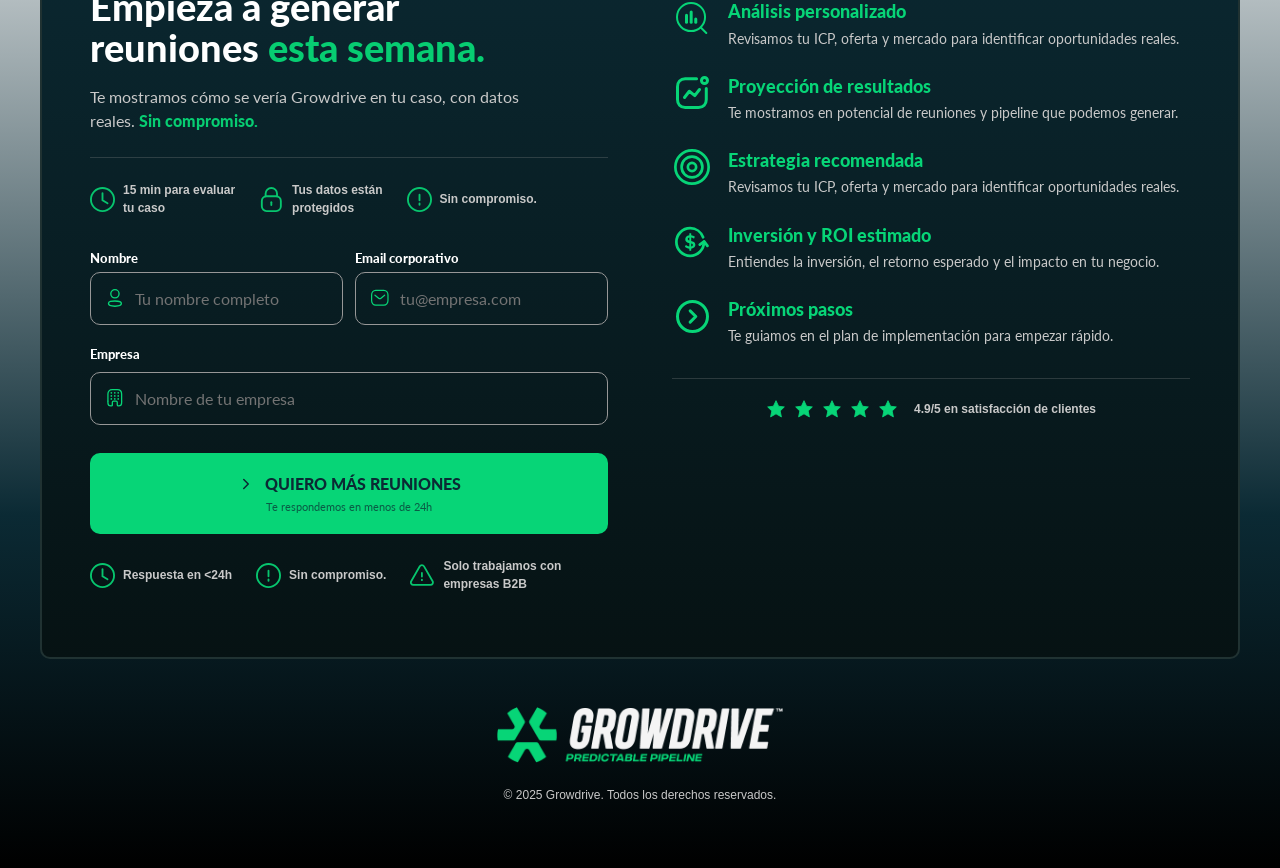
==== commit 62c8f466: "feat: remove pricing and cases links from header navigation" ====
--- a/divided-page/index.html
+++ b/divided-page/index.html
@@ -20,8 +20,6 @@
     <div class="site-header__right">
       <nav class="site-header__nav" aria-label="Principal">
         <a href="#how" class="nav-link">¿Cómo funciona?</a>
-        <a href="#pricing" class="nav-link">Precios</a>
-        <a href="#cases" class="nav-link">Casos de éxito</a>
       </nav>
       <a href="#cta" class="btn btn--primary btn--sm">Agendar una demo</a>
     </div>
--- a/divided-page/styles/main.css
+++ b/divided-page/styles/main.css
@@ -1308,7 +1308,13 @@
     gap: 28px;
     padding: 28px 20px;
   }
-  .scaling__bg { display: none; }                 /* fondo absoluto no aplica */
+  /* En móvil la imagen pasa de fondo absoluto a bloque debajo del copy */
+  .scaling__bg {
+    position: static;
+    height: auto;
+    order: 2;
+  }
+  .scaling__bg img { height: auto !important; border-radius: var(--r-md); }
   .scaling__copy p { max-width: none; }
   .scaling__ctas { gap: 12px; }
   .scaling__ctas .btn { flex: 1; justify-content: center; padding-left: 12px; padding-right: 12px; }
